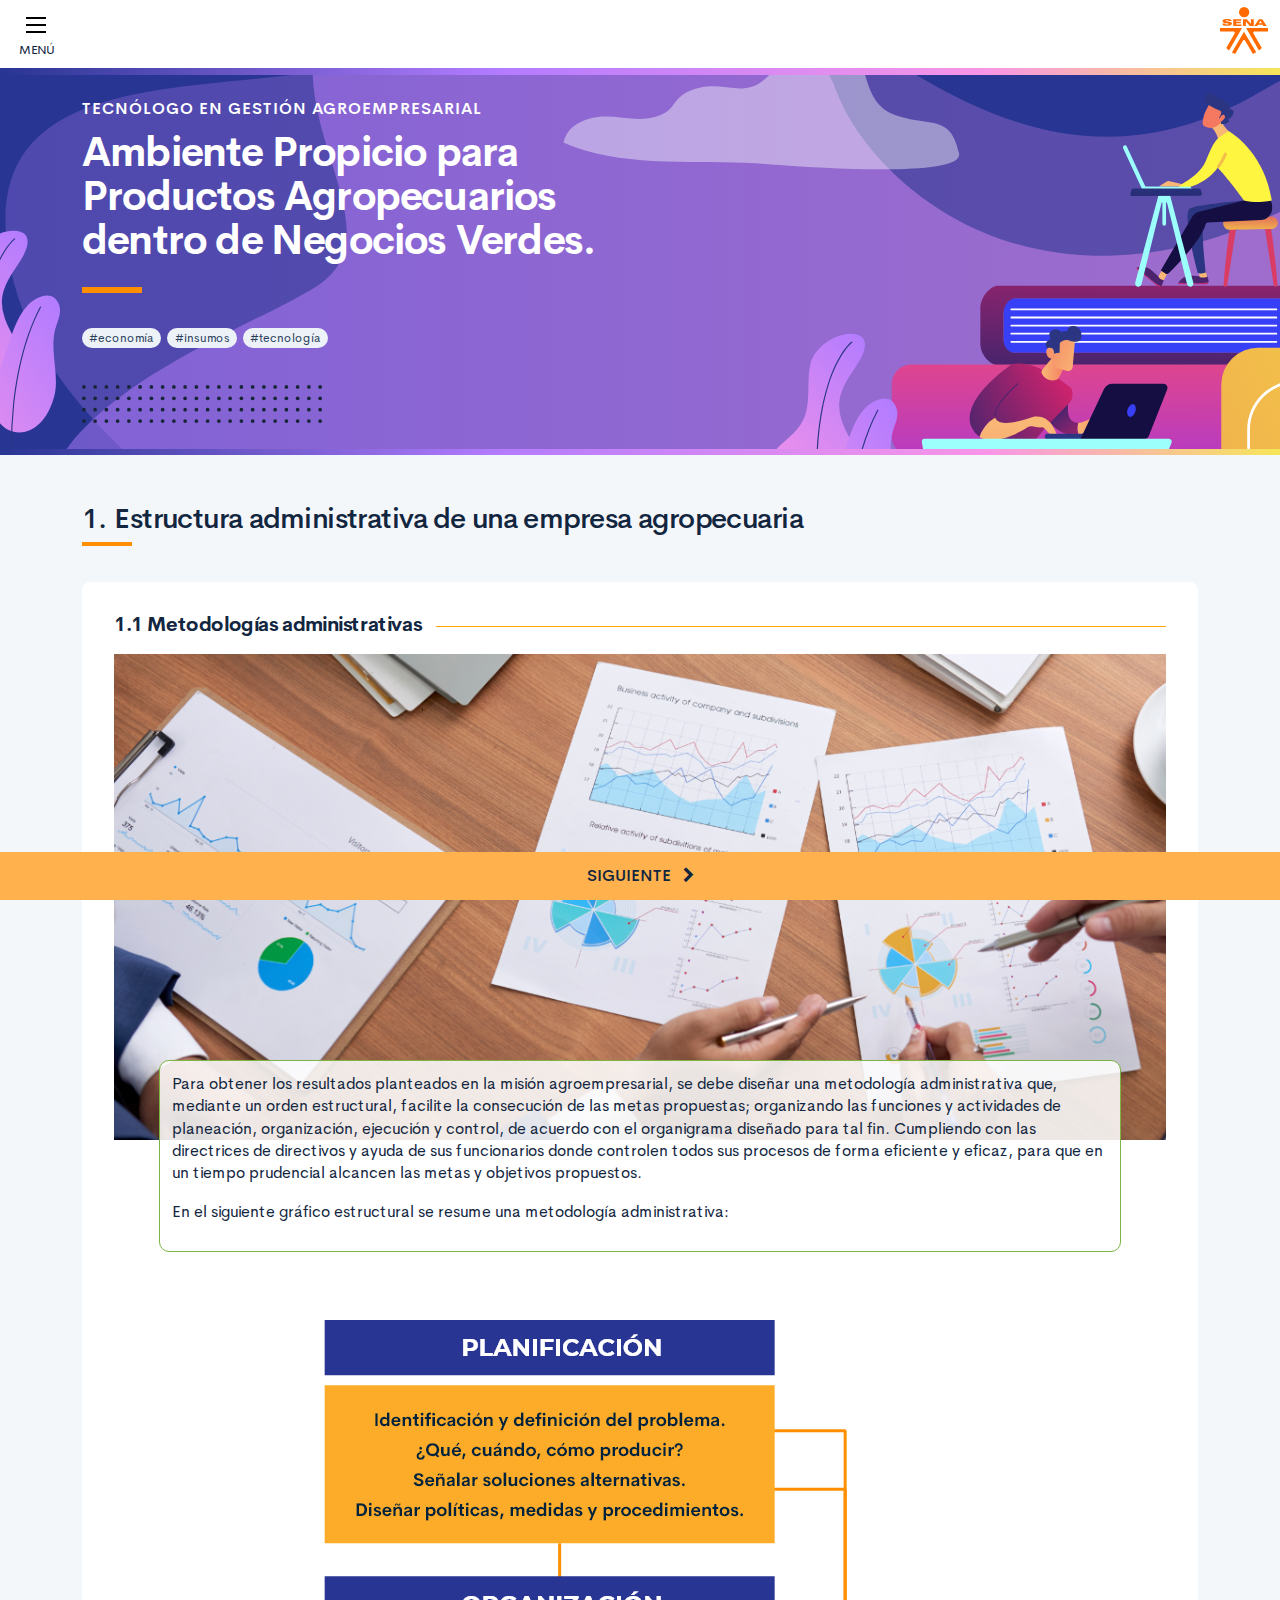
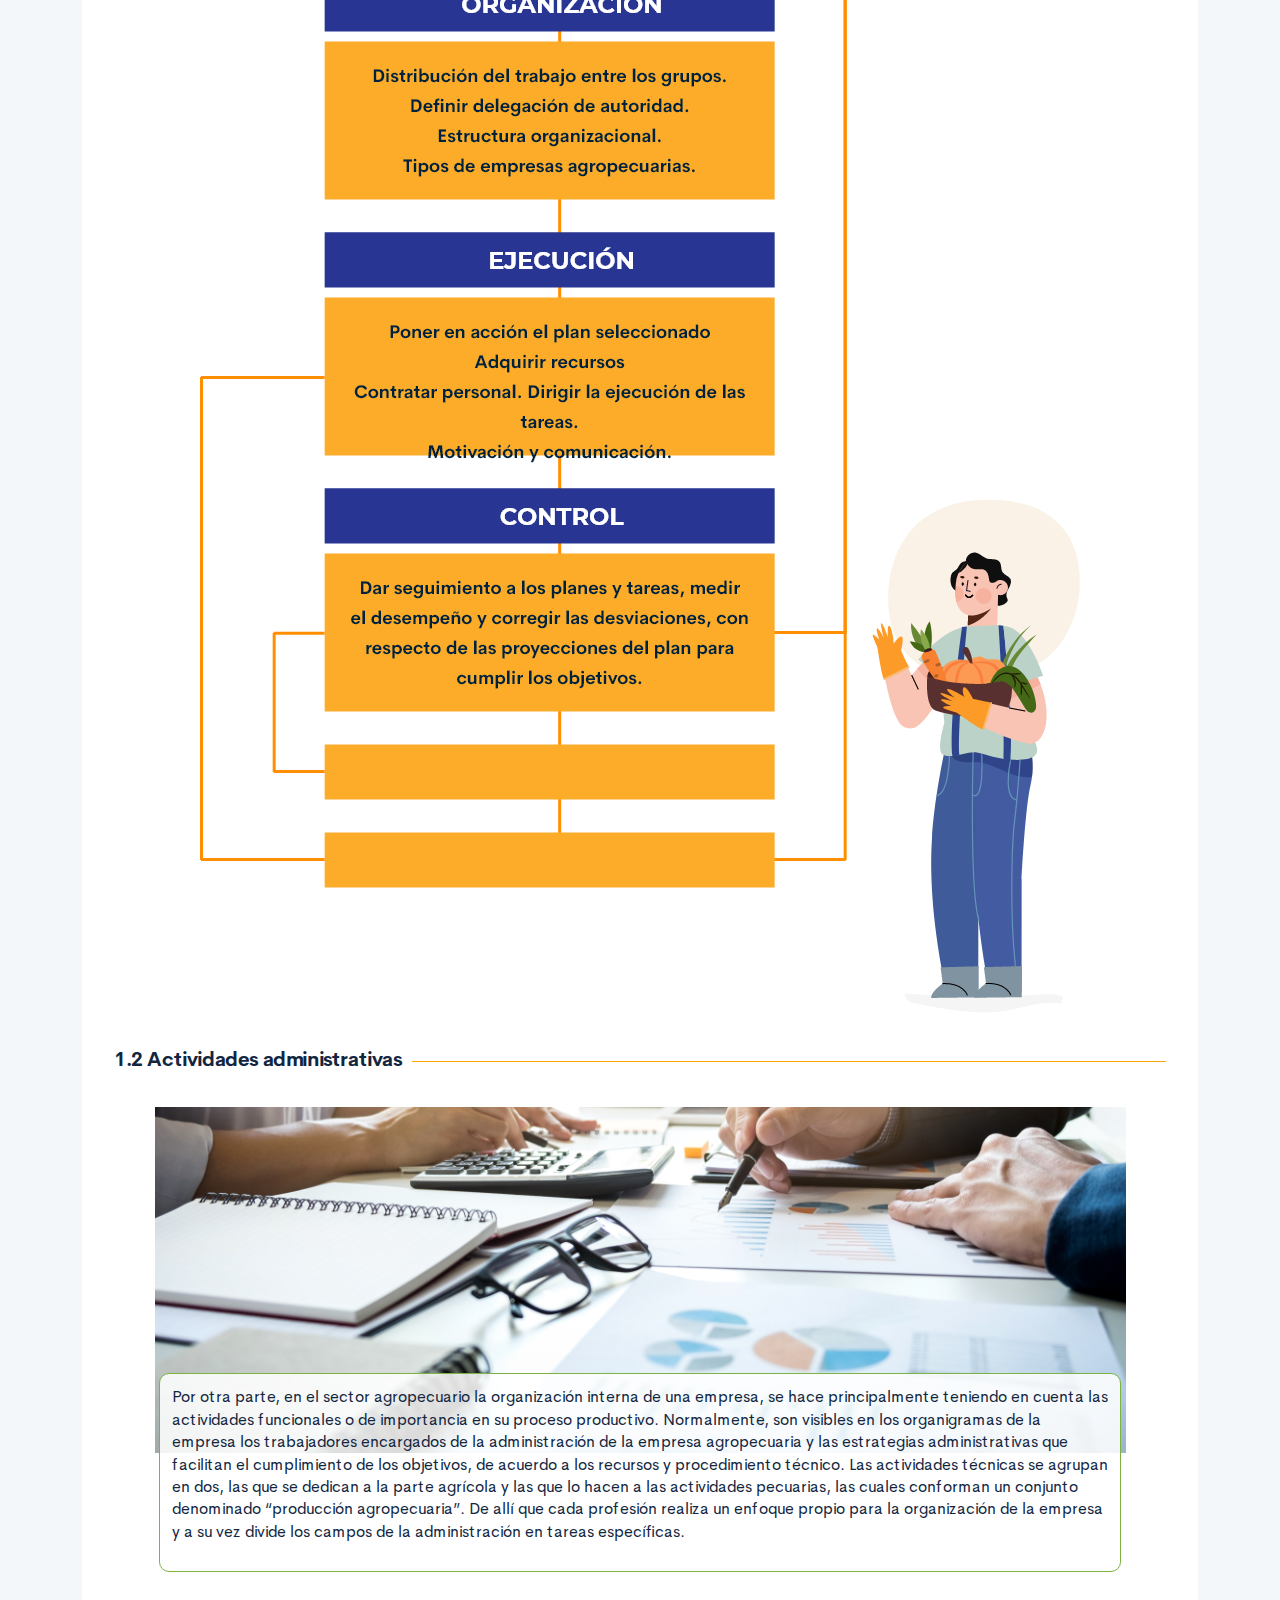
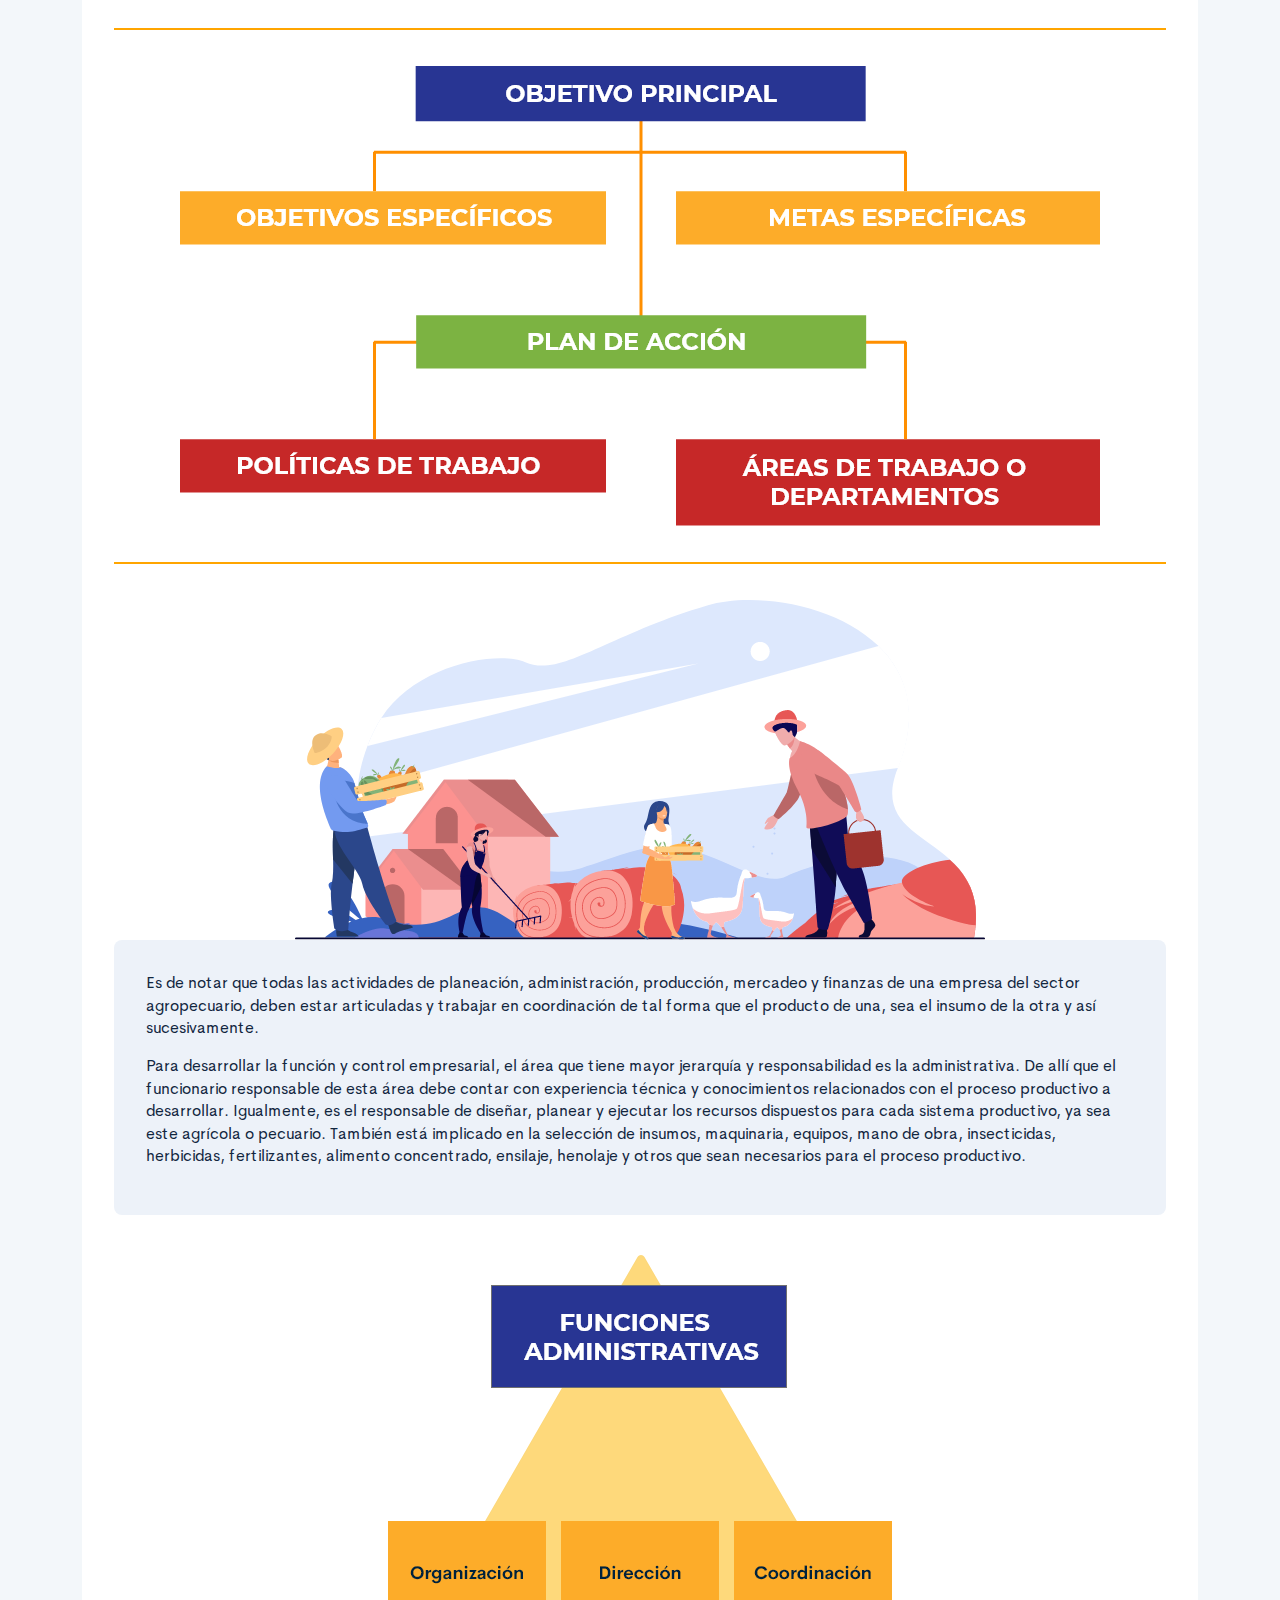
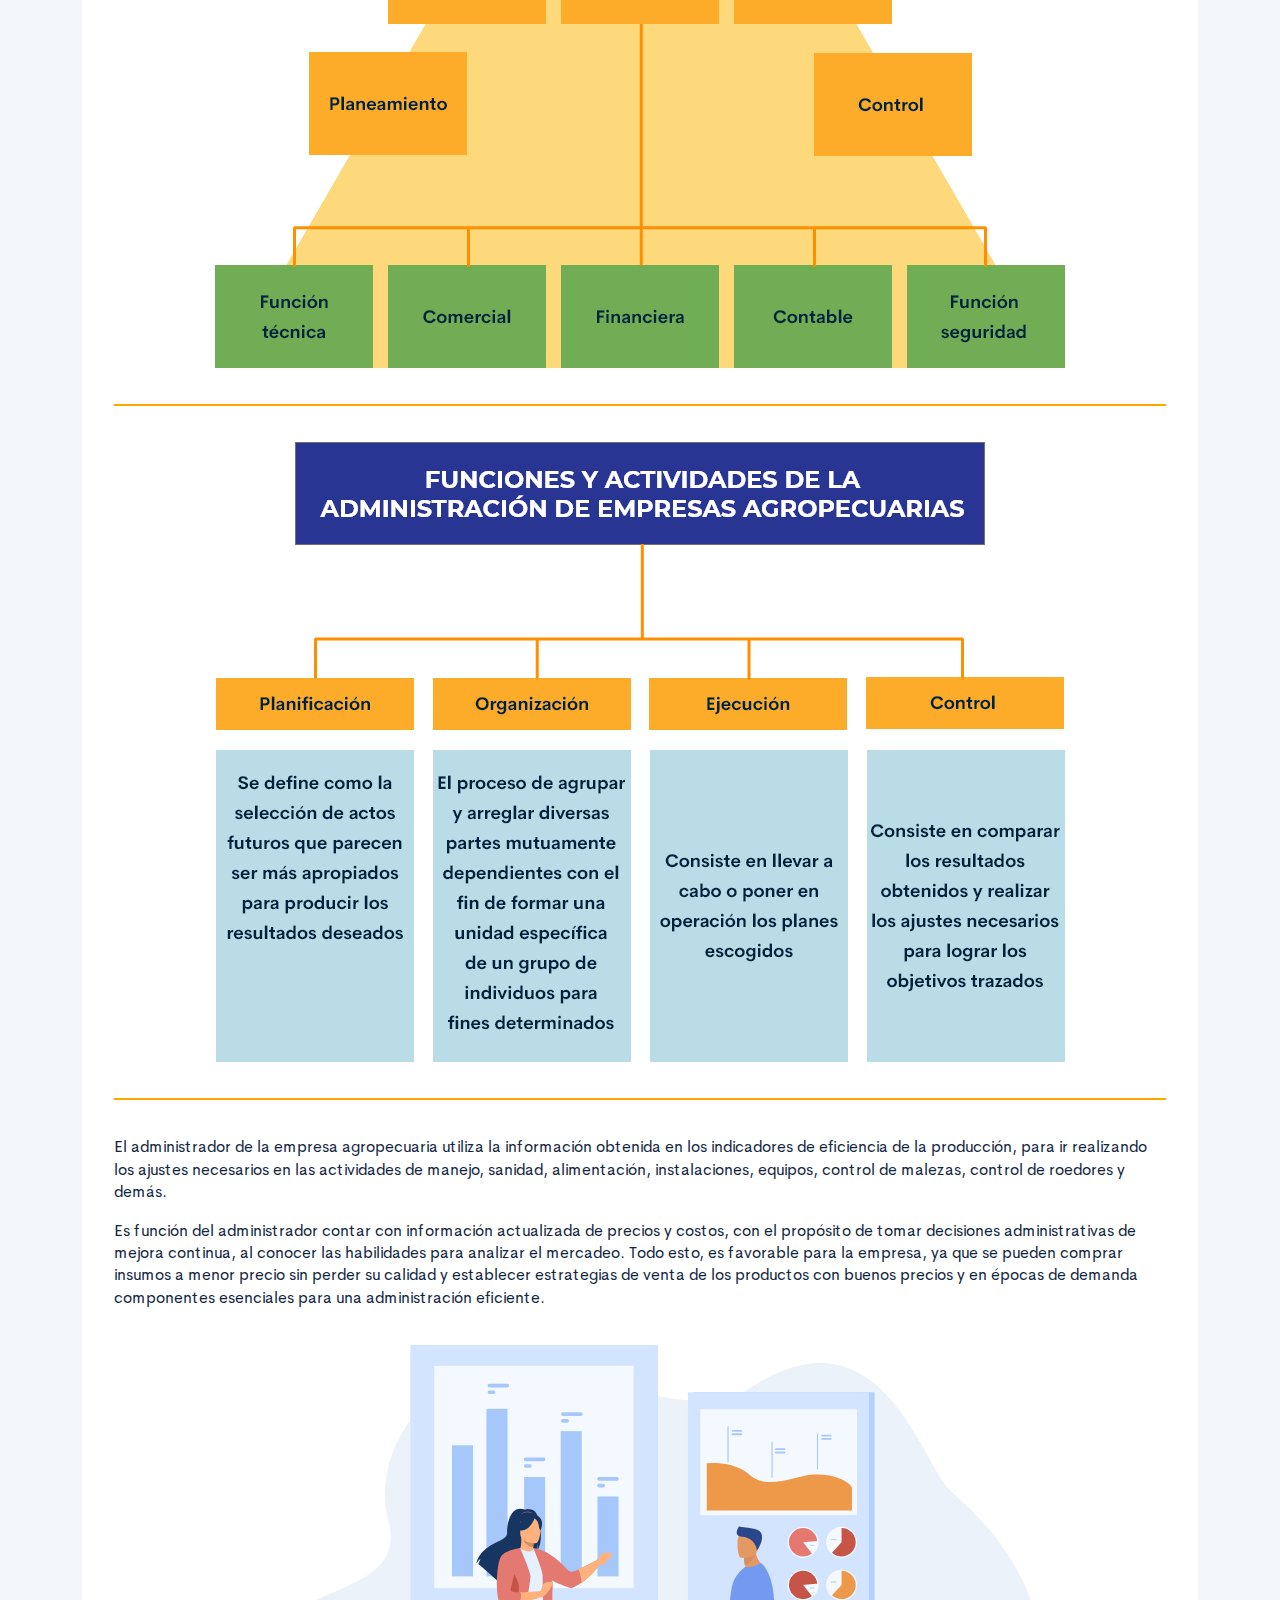
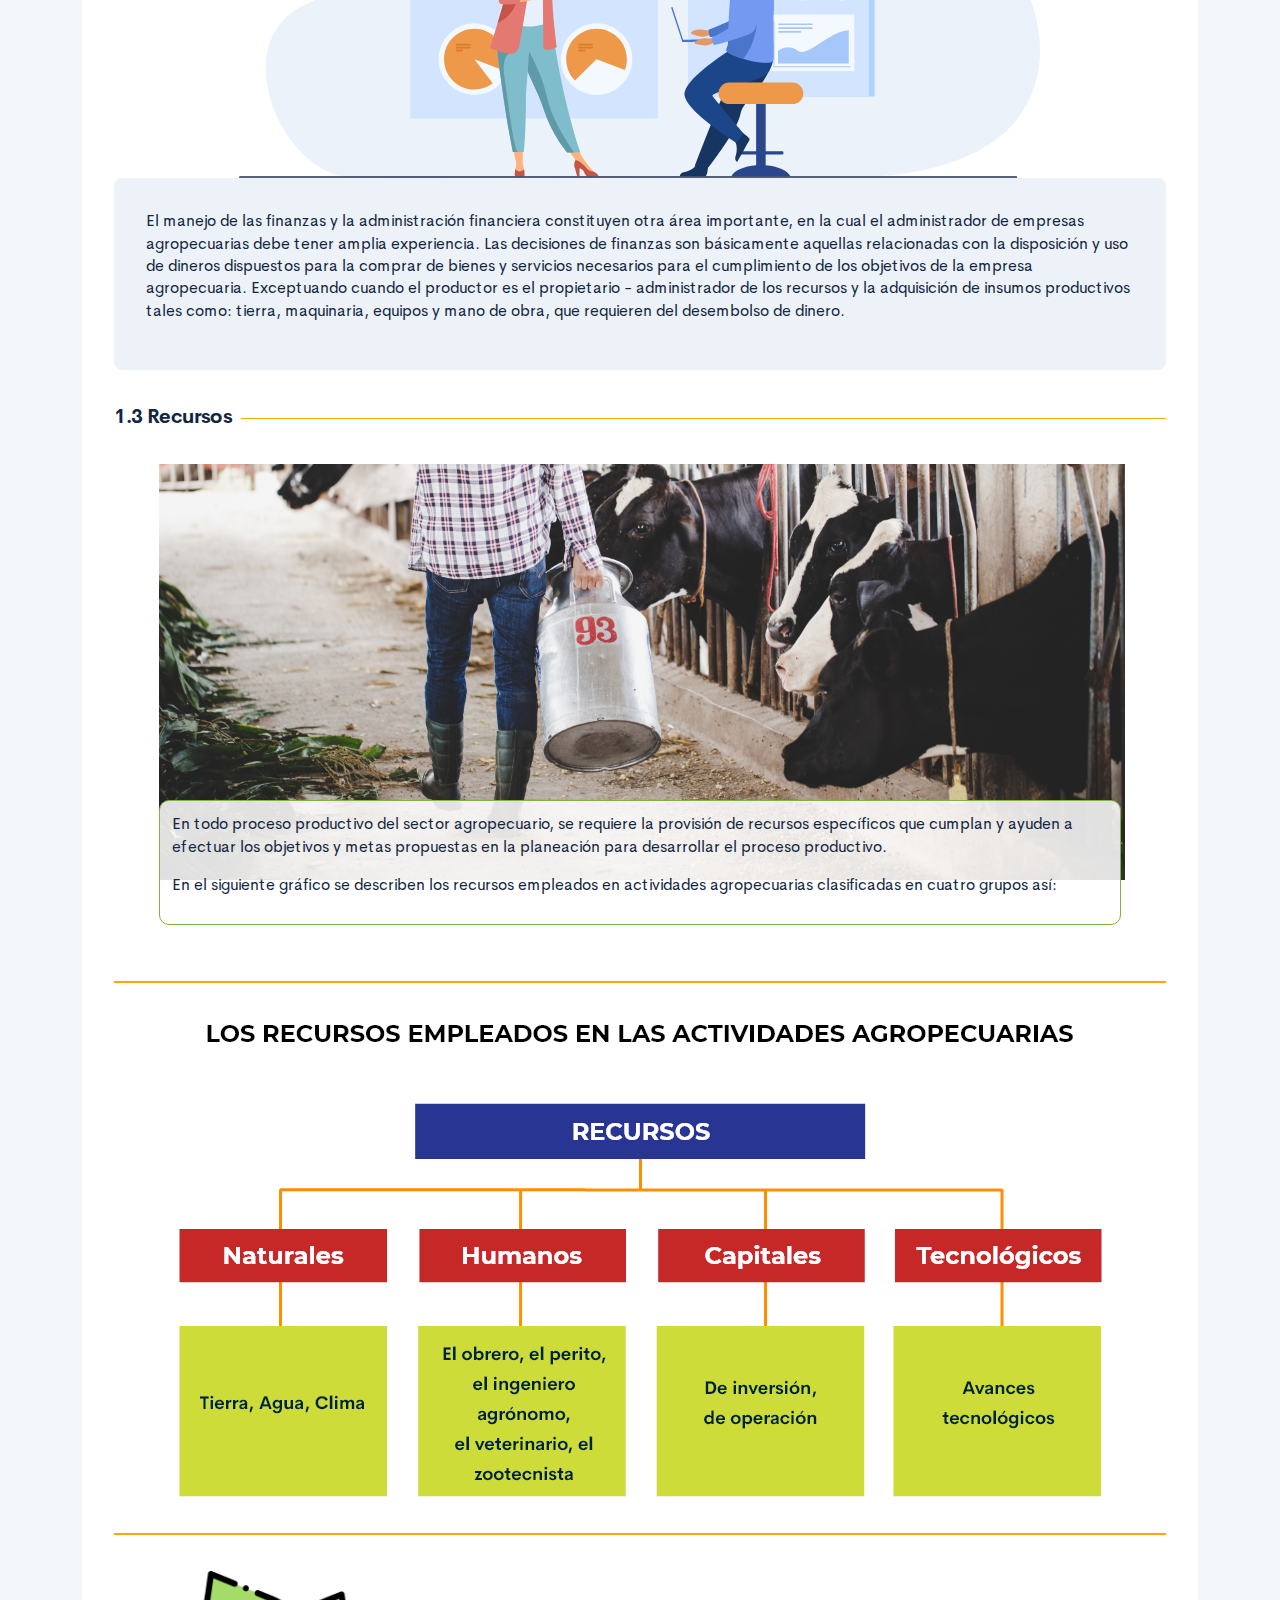
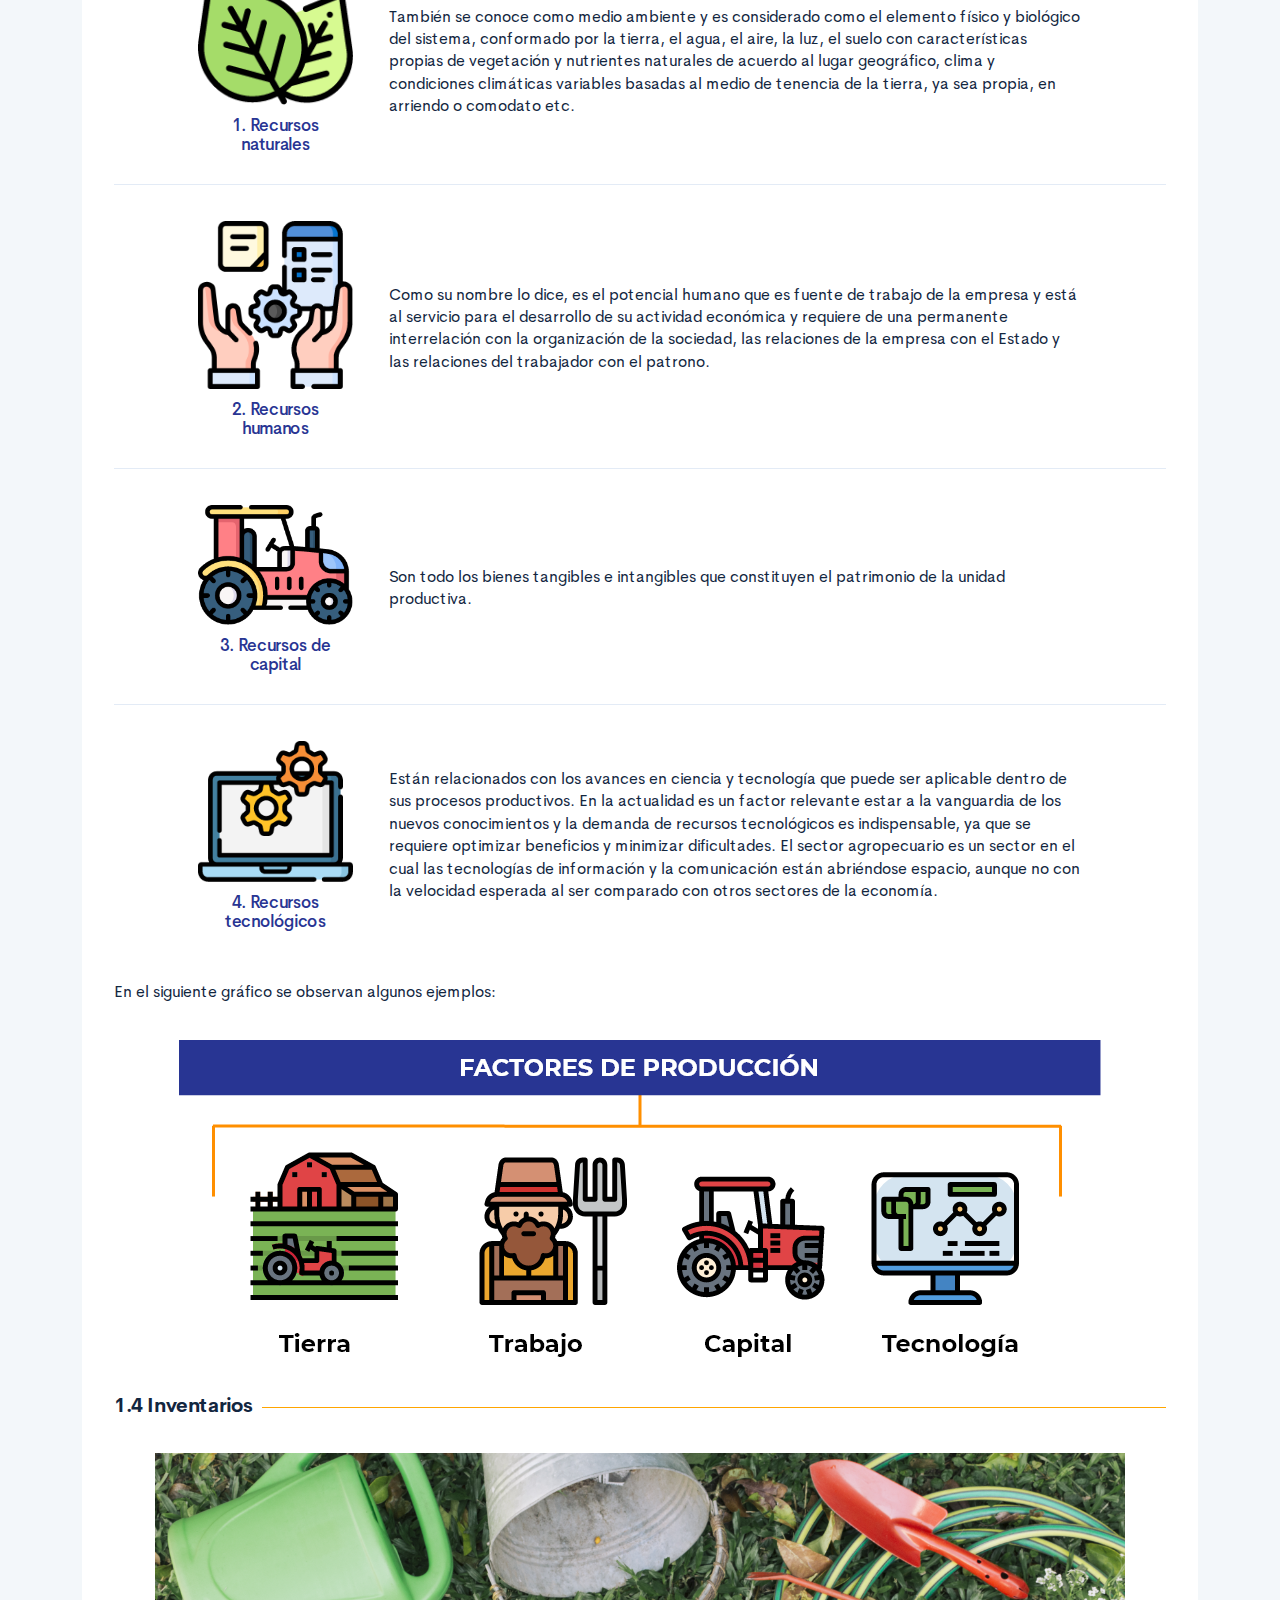
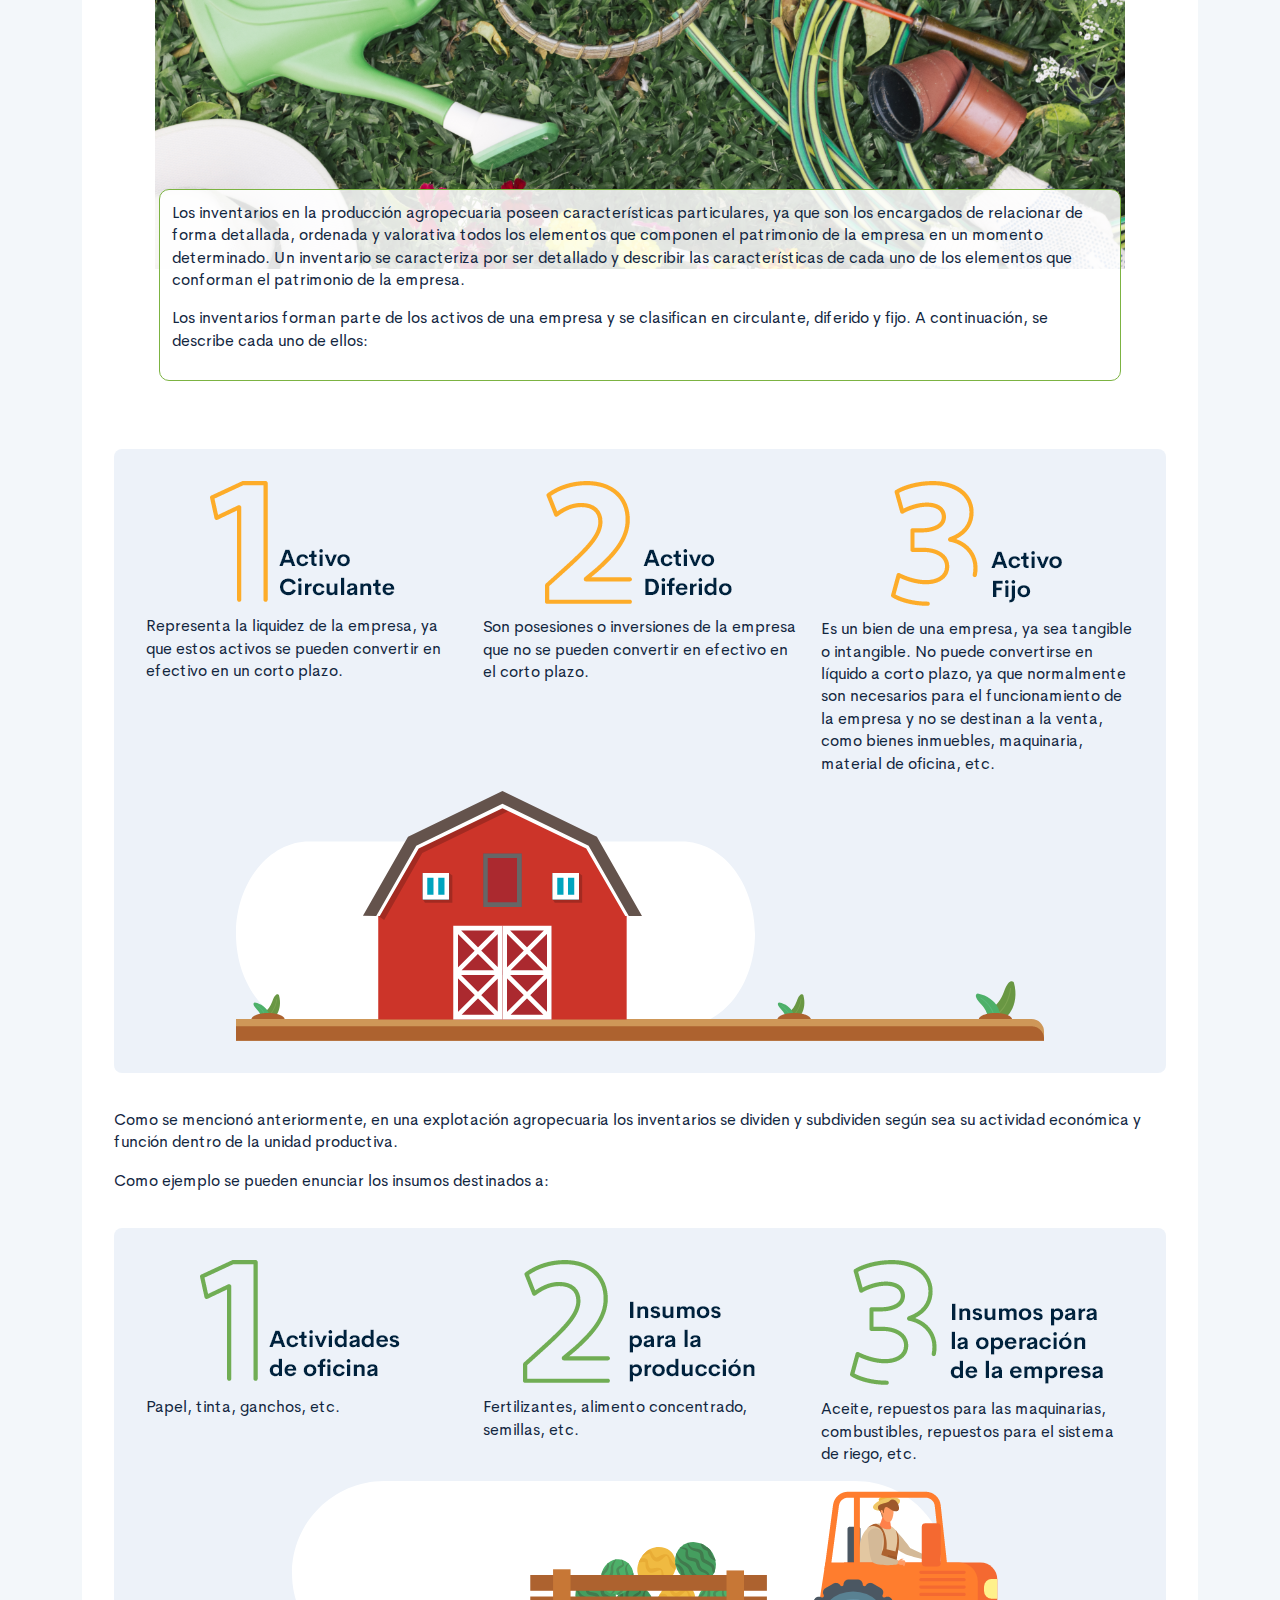
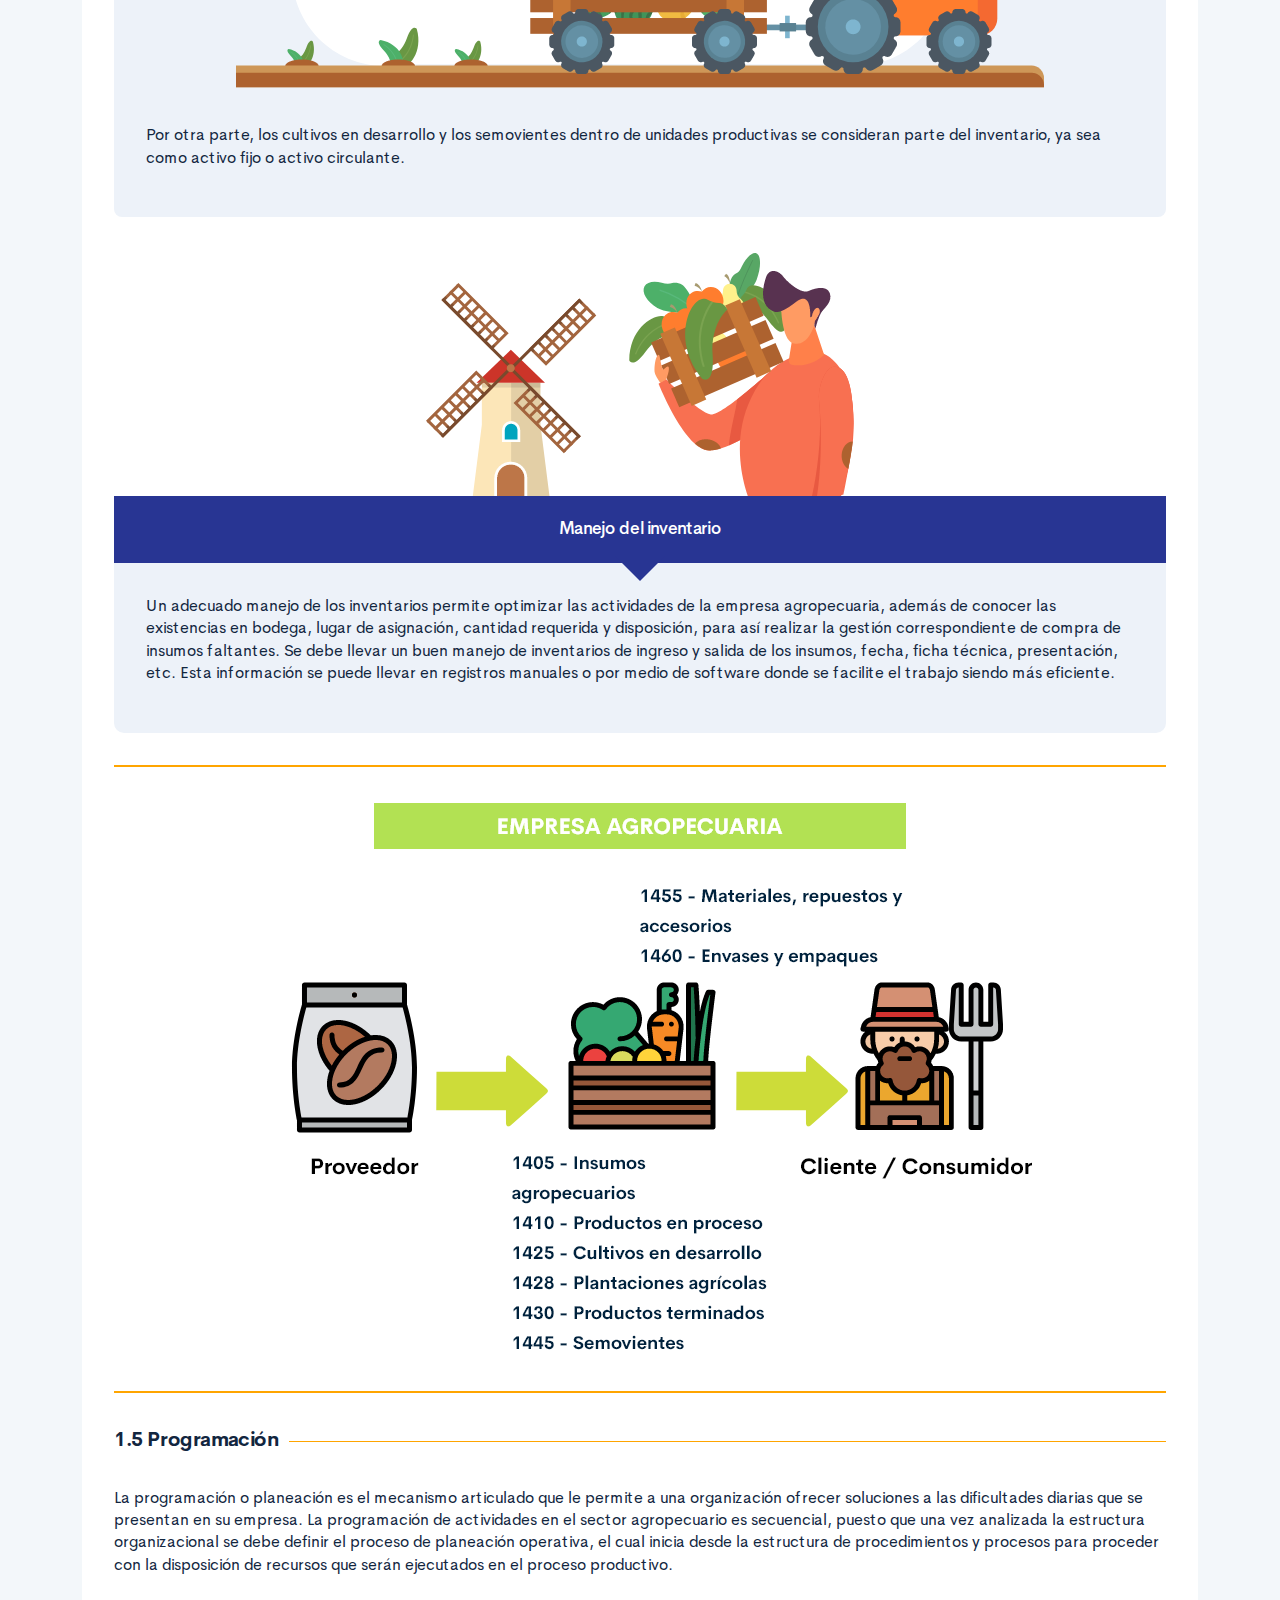
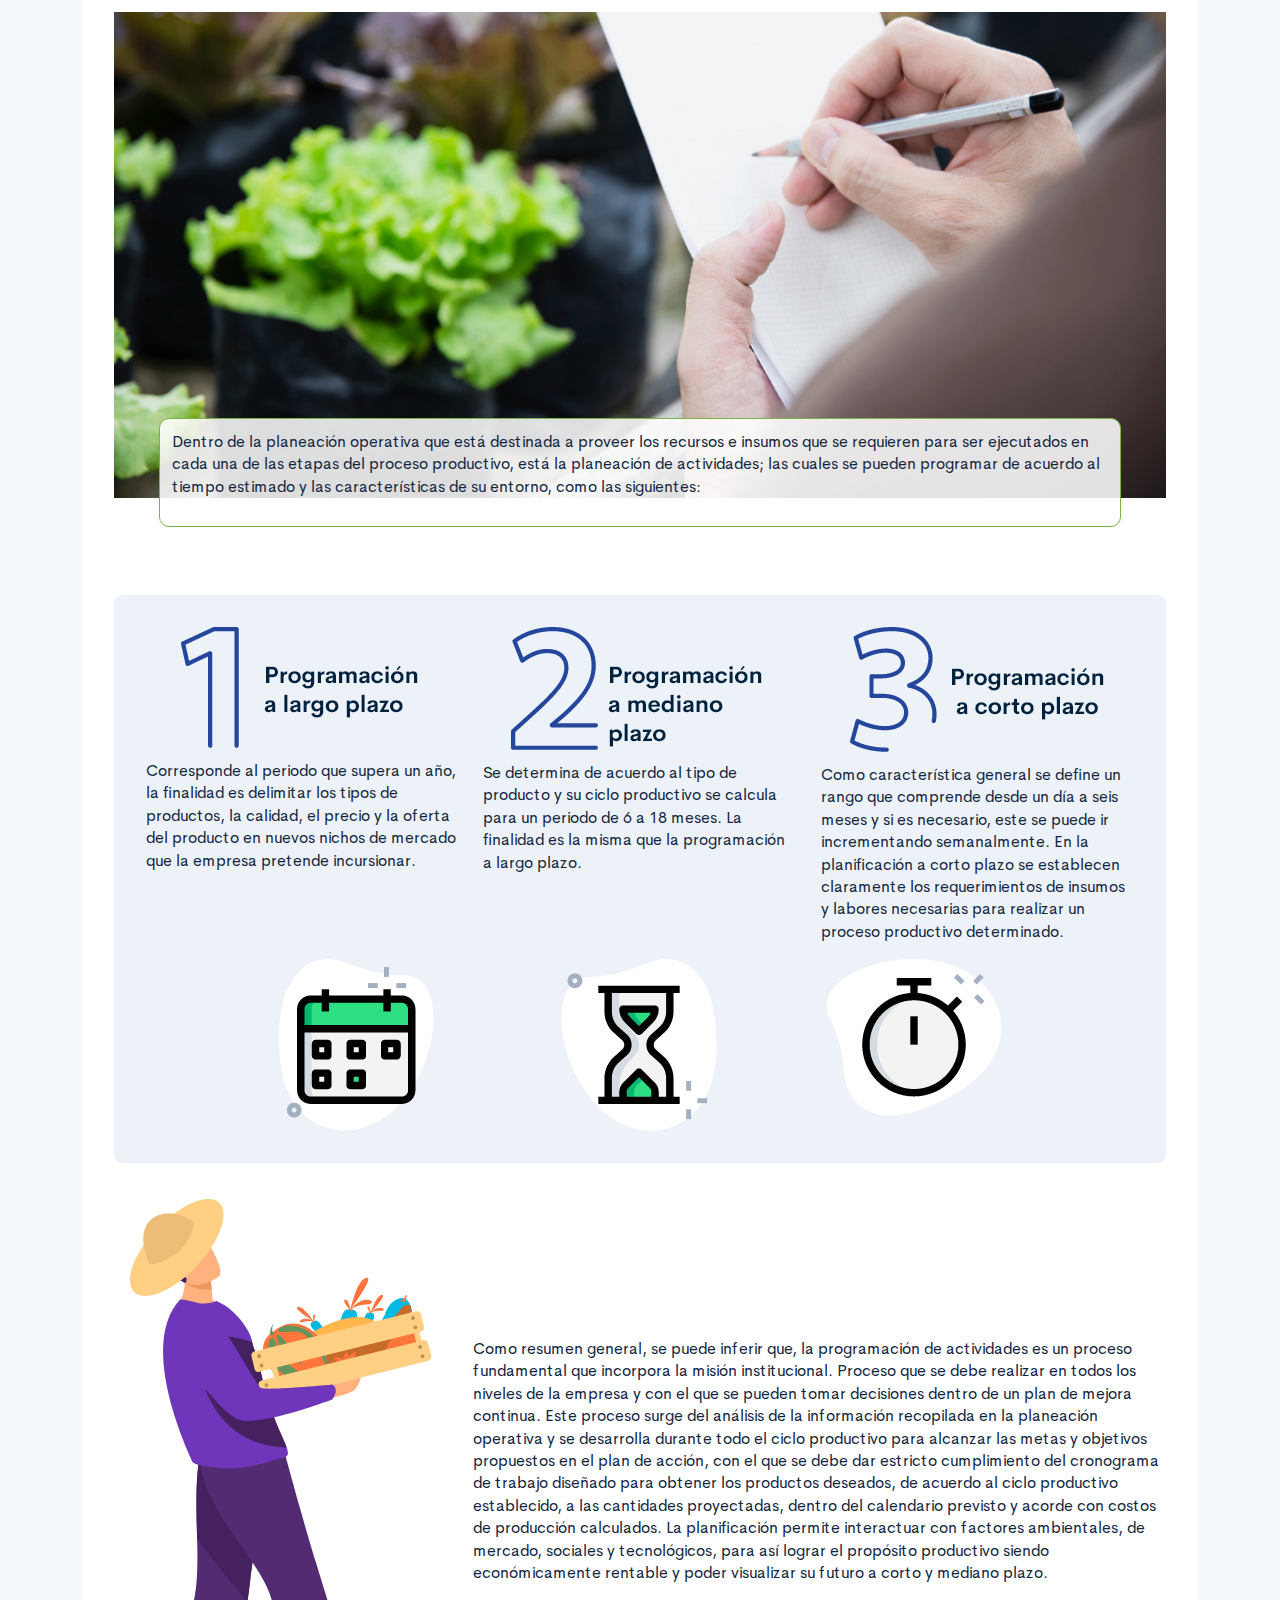
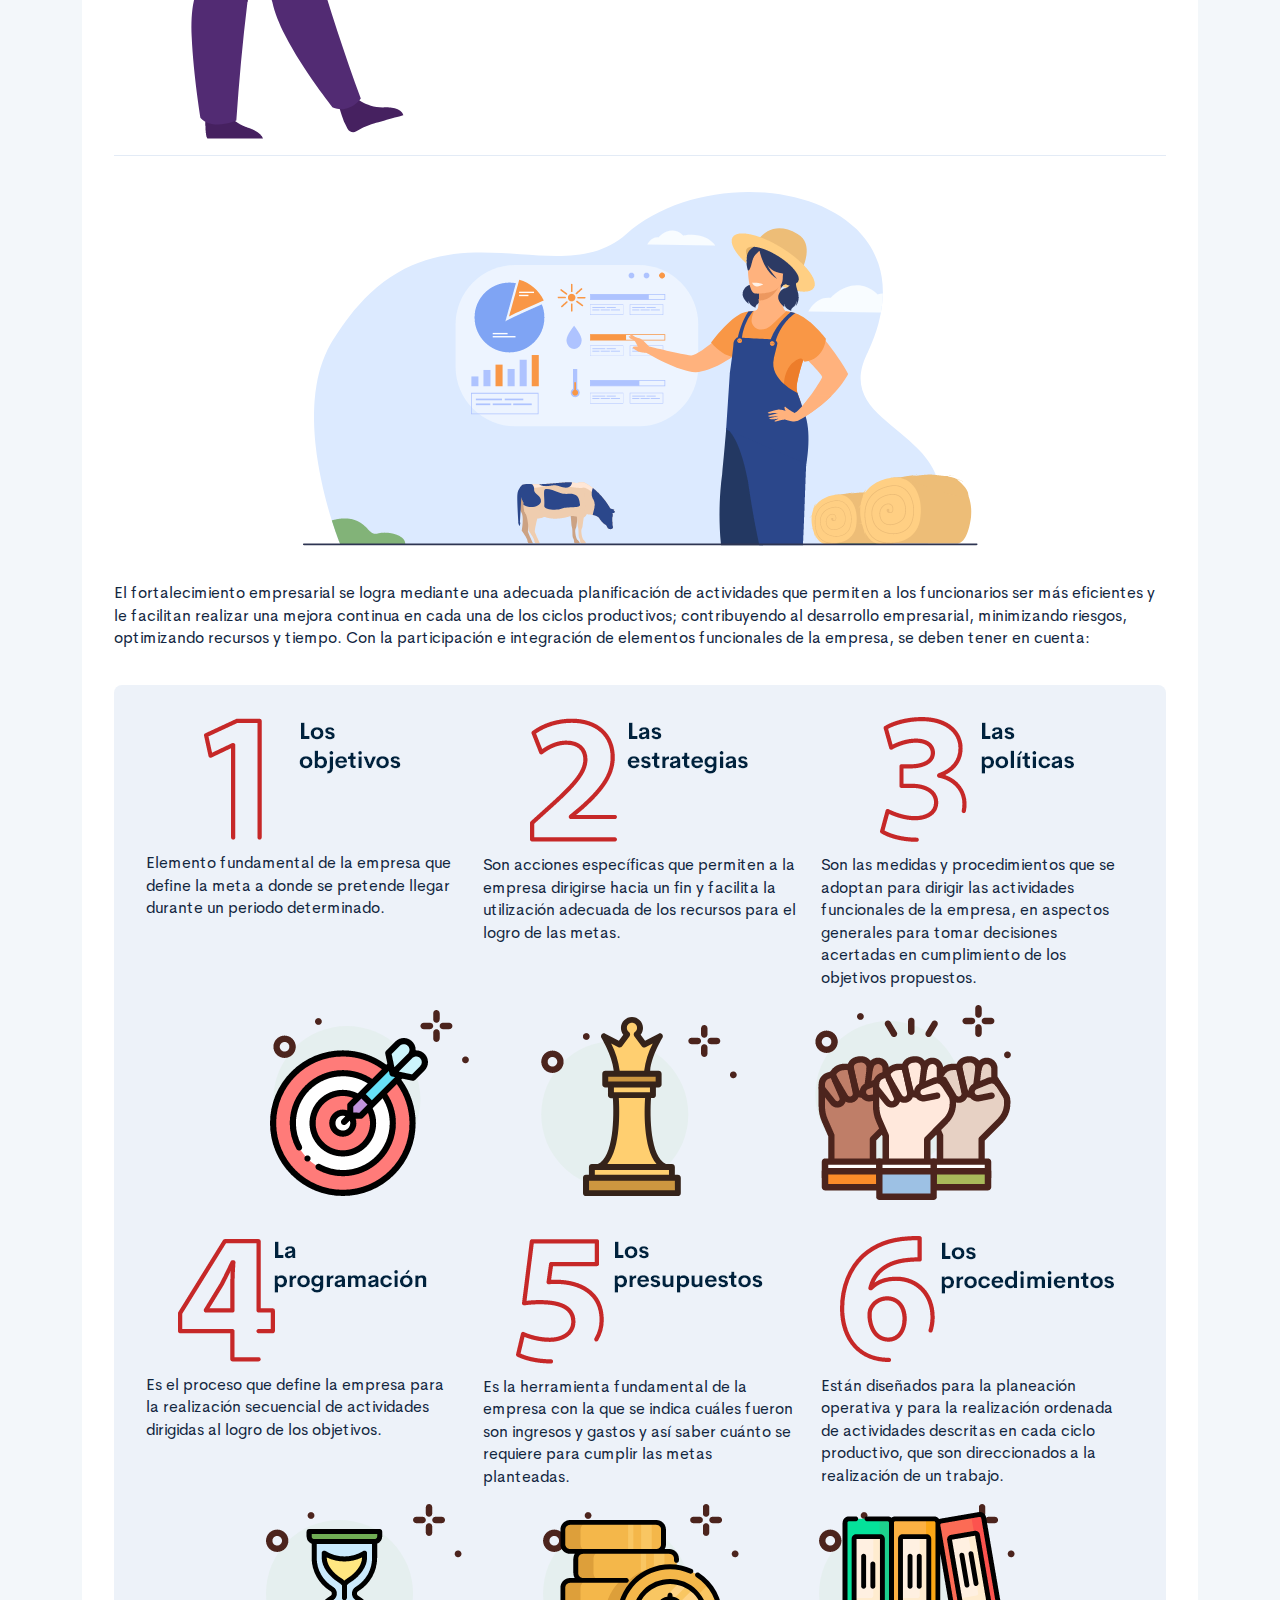
==== public/main.html @ 97be4cee "programación" ====
<!DOCTYPE html>
<html lang="es">
    <head>
        <meta charset="UTF-8">
        <meta name="viewport" content="width=device-width, user-scalable=no, initial-scale=1.0, maximum-scale=1.0, minimum-scale=1.0">
        <title>Ambiente Propicio para Productos Agropecuarios dentro de Negocios Verdes.</title>
        <meta meta name="description" content="La administración de un sistema agropecuaria es compleja, tiene una interacción directa con la adquisición de insumos, actividades productivas y comercialización de productos. El éxito de una empresa del sector agropecuario depende principalmente de su producción e incursión en un nicho de mercado acertado. Pero en forma más sencilla de explicar, principalmente de una correcta administración que sea asertiva y diligente, que conozca el negocio en todos sus aspectos funcionales, que sea pacífica en el componente técnico teniendo claro los ciclos de producción e insumos requeridos para cada uno de ellos. De igual manera, los productos dispuestos para la venta, las necesidades de personal, los servicios públicos requeridos y todos los elementos necesarios para el buen funcionamiento de la empresa agropecuaria.">
        <link rel="icon" type="image/svg+xml" href="assets/images/logos/senaLogo.svg">
        <link rel="stylesheet" href="assets/fonts/feather/feather.css">
        <link rel="stylesheet" href="assets/fonts/fontawesome/css/font-awesome.css">
        <link href="assets/css/fancybox.css" rel="stylesheet">
        <link href="assets/css/animate.css" rel="stylesheet">
        <link rel="stylesheet" href="assets/css/main.css">
    </head>
    <body class="theme-dark page-header-textura" id="page-main">
        <div class="page-main">
            <header class="sticky-top">
                <div class="page-topbar">
                    <div class="container-fluid">
                        <div class="d-flex justify-content-between align-items-center">
                            <div class="page-topbar__menu"><a class="page-topbar__menu-icon btn-menu-responsive" href="#"><span></span><span></span><span></span></a><span class="page-topbar__menu-title">MENÚ</span></div>
                            <div class="page-topbar__logo"><img class="img-fluid" src="assets/images/logos/senaLogo.svg" alt="Logo SENA"></div>
                        </div>
                    </div>
                </div>
            </header>
            <main class="mb-5">
                <div class="page-header" id="page-main-header">
                    <div class="page-textura">
                        <div class="container">
                            <div class="curso-portada">
                                <div class="row align-items-center">
                                    <div class="col-12 col-lg-6">
                                        <h3 class="curso-subtitulo" id="curso-titulo-componente">TECNÓLOGO EN GESTIÓN AGROEMPRESARIAL</h3>
                                        <h1 class="curso-titulo" id="curso-titulo-tema">Ambiente Propicio para Productos Agropecuarios dentro de Negocios Verdes.</h1>
                                        <div class="brand-line-primary"></div>
                                        <div class="keywords"><span class="badge badge-pill badge-light mr-2">#economía</span><span class="badge badge-pill badge-light mr-2">#insumos</span><span class="badge badge-pill badge-light mr-2">#tecnología</span></div>
                                        <div class="barra-dots mt-5"><img class="img-fluid" src="assets/images/header/icon_dots.svg" alt="alt" /></div>
                                    </div>
                                    <div class="col-12 col-lg-6 text-center">
                                        <div class="d-none d-lg-block"><img class="curso-imagen" src="assets/images/header/header_media.svg" /></div>
                                    </div>
                                </div>
                            </div>
                        </div>
                    </div>
                </div>
                <div id="mainContent"></div>
            </main>
            <footer class="mt-5">
                <div class="page-control" id="page-control">
                    <div class="row justify-content-center align-items-center"><a class="page-control-link page-control-prev col py-3 text-center" id="back" href="#"><span>
                                <div class="fa fa-chevron-left mr-3"></div>Anterior
                            </span></a><a class="page-control-link page-control-next col py-3 text-center" id="next" href="#"><span>Siguiente<div class="fa fa-chevron-right ml-3"></div></span></a></div>
                </div>
            </footer>
        </div>
        <aside id="page-main-aside">
            <div class="aside-contenidos">
                <div class="aside-contenidos__header d-flex justify-content-between align-items-center">
                    <div class="aside-contenidos__titulo"><span> <i class="fa fa-list-ul mr-2"></i>Contenidos</span></div>
                    <div class="aside-contenidos__close d-md-none"><a class="page-main-aside__close icon btnclose m-0" href="#"></a></div>
                </div>
                <nav class="aside-contenidos__body">
                    <ul class="menu-main" id="menuMain"></ul>
                </nav>
            </div>
            <div class="aside-extra position-relative">
                <ul class="fixed-bottom menu-secondary" id="menuSecondary"></ul>
            </div>
        </aside>
        <script src="assets/js/vendor.js"></script>
        <script src="assets/js/global.js"> </script>
        <script src="assets/js/pages.js"> </script>
    </body>
</html>
---- public/assets/fonts/feather/feather.css ----
@font-face {
  font-family: 'Feather';
  src:
    url('fonts/Feather.ttf?sdxovp') format('truetype'),
    url('fonts/Feather.woff?sdxovp') format('woff'),
    url('fonts/Feather.svg?sdxovp#Feather') format('svg');
  font-weight: normal;
  font-style: normal;
}

.fe {
  /* use !important to prevent issues with browser extensions that change fonts */
  font-family: 'Feather' !important;
  speak: none;
  font-style: normal;
  font-weight: normal;
  font-variant: normal;
  text-transform: none;
  line-height: 1;

  /* Better Font Rendering =========== */
  -webkit-font-smoothing: antialiased;
  -moz-osx-font-smoothing: grayscale;
}

.fe-activity:before {
  content: "\e900";
}
.fe-airplay:before {
  content: "\e901";
}
.fe-alert-circle:before {
  content: "\e902";
}
.fe-alert-octagon:before {
  content: "\e903";
}
.fe-alert-triangle:before {
  content: "\e904";
}
.fe-align-center:before {
  content: "\e905";
}
.fe-align-justify:before {
  content: "\e906";
}
.fe-align-left:before {
  content: "\e907";
}
.fe-align-right:before {
  content: "\e908";
}
.fe-anchor:before {
  content: "\e909";
}
.fe-aperture:before {
  content: "\e90a";
}
.fe-archive:before {
  content: "\e90b";
}
.fe-arrow-down:before {
  content: "\e90c";
}
.fe-arrow-down-circle:before {
  content: "\e90d";
}
.fe-arrow-down-left:before {
  content: "\e90e";
}
.fe-arrow-down-right:before {
  content: "\e90f";
}
.fe-arrow-left:before {
  content: "\e910";
}
.fe-arrow-left-circle:before {
  content: "\e911";
}
.fe-arrow-right:before {
  content: "\e912";
}
.fe-arrow-right-circle:before {
  content: "\e913";
}
.fe-arrow-up:before {
  content: "\e914";
}
.fe-arrow-up-circle:before {
  content: "\e915";
}
.fe-arrow-up-left:before {
  content: "\e916";
}
.fe-arrow-up-right:before {
  content: "\e917";
}
.fe-at-sign:before {
  content: "\e918";
}
.fe-award:before {
  content: "\e919";
}
.fe-bar-chart:before {
  content: "\e91a";
}
.fe-bar-chart-2:before {
  content: "\e91b";
}
.fe-battery:before {
  content: "\e91c";
}
.fe-battery-charging:before {
  content: "\e91d";
}
.fe-bell:before {
  content: "\e91e";
}
.fe-bell-off:before {
  content: "\e91f";
}
.fe-bluetooth:before {
  content: "\e920";
}
.fe-bold:before {
  content: "\e921";
}
.fe-book:before {
  content: "\e922";
}
.fe-book-open:before {
  content: "\e923";
}
.fe-bookmark:before {
  content: "\e924";
}
.fe-box:before {
  content: "\e925";
}
.fe-briefcase:before {
  content: "\e926";
}
.fe-calendar:before {
  content: "\e927";
}
.fe-camera:before {
  content: "\e928";
}
.fe-camera-off:before {
  content: "\e929";
}
.fe-cast:before {
  content: "\e92a";
}
.fe-check:before {
  content: "\e92b";
}
.fe-check-circle:before {
  content: "\e92c";
}
.fe-check-square:before {
  content: "\e92d";
}
.fe-chevron-down:before {
  content: "\e92e";
}
.fe-chevron-left:before {
  content: "\e92f";
}
.fe-chevron-right:before {
  content: "\e930";
}
.fe-chevron-up:before {
  content: "\e931";
}
.fe-chevrons-down:before {
  content: "\e932";
}
.fe-chevrons-left:before {
  content: "\e933";
}
.fe-chevrons-right:before {
  content: "\e934";
}
.fe-chevrons-up:before {
  content: "\e935";
}
.fe-chrome:before {
  content: "\e936";
}
.fe-circle:before {
  content: "\e937";
}
.fe-clipboard:before {
  content: "\e938";
}
.fe-clock:before {
  content: "\e939";
}
.fe-cloud:before {
  content: "\e93a";
}
.fe-cloud-drizzle:before {
  content: "\e93b";
}
.fe-cloud-lightning:before {
  content: "\e93c";
}
.fe-cloud-off:before {
  content: "\e93d";
}
.fe-cloud-rain:before {
  content: "\e93e";
}
.fe-cloud-snow:before {
  content: "\e93f";
}
.fe-code:before {
  content: "\e940";
}
.fe-codepen:before {
  content: "\e941";
}
.fe-command:before {
  content: "\e942";
}
.fe-compass:before {
  content: "\e943";
}
.fe-copy:before {
  content: "\e944";
}
.fe-corner-down-left:before {
  content: "\e945";
}
.fe-corner-down-right:before {
  content: "\e946";
}
.fe-corner-left-down:before {
  content: "\e947";
}
.fe-corner-left-up:before {
  content: "\e948";
}
.fe-corner-right-down:before {
  content: "\e949";
}
.fe-corner-right-up:before {
  content: "\e94a";
}
.fe-corner-up-left:before {
  content: "\e94b";
}
.fe-corner-up-right:before {
  content: "\e94c";
}
.fe-cpu:before {
  content: "\e94d";
}
.fe-credit-card:before {
  content: "\e94e";
}
.fe-crop:before {
  content: "\e94f";
}
.fe-crosshair:before {
  content: "\e950";
}
.fe-database:before {
  content: "\e951";
}
.fe-delete:before {
  content: "\e952";
}
.fe-disc:before {
  content: "\e953";
}
.fe-dollar-sign:before {
  content: "\e954";
}
.fe-download:before {
  content: "\e955";
}
.fe-download-cloud:before {
  content: "\e956";
}
.fe-droplet:before {
  content: "\e957";
}
.fe-edit:before {
  content: "\e958";
}
.fe-edit-2:before {
  content: "\e959";
}
.fe-edit-3:before {
  content: "\e95a";
}
.fe-external-link:before {
  content: "\e95b";
}
.fe-eye:before {
  content: "\e95c";
}
.fe-eye-off:before {
  content: "\e95d";
}
.fe-facebook:before {
  content: "\e95e";
}
.fe-fast-forward:before {
  content: "\e95f";
}
.fe-feather:before {
  content: "\e960";
}
.fe-file:before {
  content: "\e961";
}
.fe-file-minus:before {
  content: "\e962";
}
.fe-file-plus:before {
  content: "\e963";
}
.fe-file-text:before {
  content: "\e964";
}
.fe-film:before {
  content: "\e965";
}
.fe-filter:before {
  content: "\e966";
}
.fe-flag:before {
  content: "\e967";
}
.fe-folder:before {
  content: "\e968";
}
.fe-folder-minus:before {
  content: "\e969";
}
.fe-folder-plus:before {
  content: "\e96a";
}
.fe-gift:before {
  content: "\e96b";
}
.fe-git-branch:before {
  content: "\e96c";
}
.fe-git-commit:before {
  content: "\e96d";
}
.fe-git-merge:before {
  content: "\e96e";
}
.fe-git-pull-request:before {
  content: "\e96f";
}
.fe-github:before {
  content: "\e970";
}
.fe-gitlab:before {
  content: "\e971";
}
.fe-globe:before {
  content: "\e972";
}
.fe-grid:before {
  content: "\e973";
}
.fe-hard-drive:before {
  content: "\e974";
}
.fe-hash:before {
  content: "\e975";
}
.fe-headphones:before {
  content: "\e976";
}
.fe-heart:before {
  content: "\e977";
}
.fe-help-circle:before {
  content: "\e978";
}
.fe-home:before {
  content: "\e979";
}
.fe-image:before {
  content: "\e97a";
}
.fe-inbox:before {
  content: "\e97b";
}
.fe-info:before {
  content: "\e97c";
}
.fe-instagram:before {
  content: "\e97d";
}
.fe-italic:before {
  content: "\e97e";
}
.fe-layers:before {
  content: "\e97f";
}
.fe-layout:before {
  content: "\e980";
}
.fe-life-buoy:before {
  content: "\e981";
}
.fe-link:before {
  content: "\e982";
}
.fe-link-2:before {
  content: "\e983";
}
.fe-linkedin:before {
  content: "\e984";
}
.fe-list:before {
  content: "\e985";
}
.fe-loader:before {
  content: "\e986";
}
.fe-lock:before {
  content: "\e987";
}
.fe-log-in:before {
  content: "\e988";
}
.fe-log-out:before {
  content: "\e989";
}
.fe-mail:before {
  content: "\e98a";
}
.fe-map:before {
  content: "\e98b";
}
.fe-map-pin:before {
  content: "\e98c";
}
.fe-maximize:before {
  content: "\e98d";
}
.fe-maximize-2:before {
  content: "\e98e";
}
.fe-menu:before {
  content: "\e98f";
}
.fe-message-circle:before {
  content: "\e990";
}
.fe-message-square:before {
  content: "\e991";
}
.fe-mic:before {
  content: "\e992";
}
.fe-mic-off:before {
  content: "\e993";
}
.fe-minimize:before {
  content: "\e994";
}
.fe-minimize-2:before {
  content: "\e995";
}
.fe-minus:before {
  content: "\e996";
}
.fe-minus-circle:before {
  content: "\e997";
}
.fe-minus-square:before {
  content: "\e998";
}
.fe-monitor:before {
  content: "\e999";
}
.fe-moon:before {
  content: "\e99a";
}
.fe-more-horizontal:before {
  content: "\e99b";
}
.fe-more-vertical:before {
  content: "\e99c";
}
.fe-move:before {
  content: "\e99d";
}
.fe-music:before {
  content: "\e99e";
}
.fe-navigation:before {
  content: "\e99f";
}
.fe-navigation-2:before {
  content: "\e9a0";
}
.fe-octagon:before {
  content: "\e9a1";
}
.fe-package:before {
  content: "\e9a2";
}
.fe-paperclip:before {
  content: "\e9a3";
}
.fe-pause:before {
  content: "\e9a4";
}
.fe-pause-circle:before {
  content: "\e9a5";
}
.fe-percent:before {
  content: "\e9a6";
}
.fe-phone:before {
  content: "\e9a7";
}
.fe-phone-call:before {
  content: "\e9a8";
}
.fe-phone-forwarded:before {
  content: "\e9a9";
}
.fe-phone-incoming:before {
  content: "\e9aa";
}
.fe-phone-missed:before {
  content: "\e9ab";
}
.fe-phone-off:before {
  content: "\e9ac";
}
.fe-phone-outgoing:before {
  content: "\e9ad";
}
.fe-pie-chart:before {
  content: "\e9ae";
}
.fe-play:before {
  content: "\e9af";
}
.fe-play-circle:before {
  content: "\e9b0";
}
.fe-plus:before {
  content: "\e9b1";
}
.fe-plus-circle:before {
  content: "\e9b2";
}
.fe-plus-square:before {
  content: "\e9b3";
}
.fe-pocket:before {
  content: "\e9b4";
}
.fe-power:before {
  content: "\e9b5";
}
.fe-printer:before {
  content: "\e9b6";
}
.fe-radio:before {
  content: "\e9b7";
}
.fe-refresh-ccw:before {
  content: "\e9b8";
}
.fe-refresh-cw:before {
  content: "\e9b9";
}
.fe-repeat:before {
  content: "\e9ba";
}
.fe-rewind:before {
  content: "\e9bb";
}
.fe-rotate-ccw:before {
  content: "\e9bc";
}
.fe-rotate-cw:before {
  content: "\e9bd";
}
.fe-rss:before {
  content: "\e9be";
}
.fe-save:before {
  content: "\e9bf";
}
.fe-scissors:before {
  content: "\e9c0";
}
.fe-search:before {
  content: "\e9c1";
}
.fe-send:before {
  content: "\e9c2";
}
.fe-server:before {
  content: "\e9c3";
}
.fe-settings:before {
  content: "\e9c4";
}
.fe-share:before {
  content: "\e9c5";
}
.fe-share-2:before {
  content: "\e9c6";
}
.fe-shield:before {
  content: "\e9c7";
}
.fe-shield-off:before {
  content: "\e9c8";
}
.fe-shopping-bag:before {
  content: "\e9c9";
}
.fe-shopping-cart:before {
  content: "\e9ca";
}
.fe-shuffle:before {
  content: "\e9cb";
}
.fe-sidebar:before {
  content: "\e9cc";
}
.fe-skip-back:before {
  content: "\e9cd";
}
.fe-skip-forward:before {
  content: "\e9ce";
}
.fe-slack:before {
  content: "\e9cf";
}
.fe-slash:before {
  content: "\e9d0";
}
.fe-sliders:before {
  content: "\e9d1";
}
.fe-smartphone:before {
  content: "\e9d2";
}
.fe-speaker:before {
  content: "\e9d3";
}
.fe-square:before {
  content: "\e9d4";
}
.fe-star:before {
  content: "\e9d5";
}
.fe-stop-circle:before {
  content: "\e9d6";
}
.fe-sun:before {
  content: "\e9d7";
}
.fe-sunrise:before {
  content: "\e9d8";
}
.fe-sunset:before {
  content: "\e9d9";
}
.fe-tablet:before {
  content: "\e9da";
}
.fe-tag:before {
  content: "\e9db";
}
.fe-target:before {
  content: "\e9dc";
}
.fe-terminal:before {
  content: "\e9dd";
}
.fe-thermometer:before {
  content: "\e9de";
}
.fe-thumbs-down:before {
  content: "\e9df";
}
.fe-thumbs-up:before {
  content: "\e9e0";
}
.fe-toggle-left:before {
  content: "\e9e1";
}
.fe-toggle-right:before {
  content: "\e9e2";
}
.fe-trash:before {
  content: "\e9e3";
}
.fe-trash-2:before {
  content: "\e9e4";
}
.fe-trending-down:before {
  content: "\e9e5";
}
.fe-trending-up:before {
  content: "\e9e6";
}
.fe-triangle:before {
  content: "\e9e7";
}
.fe-truck:before {
  content: "\e9e8";
}
.fe-tv:before {
  content: "\e9e9";
}
.fe-twitter:before {
  content: "\e9ea";
}
.fe-type:before {
  content: "\e9eb";
}
.fe-umbrella:before {
  content: "\e9ec";
}
.fe-underline:before {
  content: "\e9ed";
}
.fe-unlock:before {
  content: "\e9ee";
}
.fe-upload:before {
  content: "\e9ef";
}
.fe-upload-cloud:before {
  content: "\e9f0";
}
.fe-user:before {
  content: "\e9f1";
}
.fe-user-check:before {
  content: "\e9f2";
}
.fe-user-minus:before {
  content: "\e9f3";
}
.fe-user-plus:before {
  content: "\e9f4";
}
.fe-user-x:before {
  content: "\e9f5";
}
.fe-users:before {
  content: "\e9f6";
}
.fe-video:before {
  content: "\e9f7";
}
.fe-video-off:before {
  content: "\e9f8";
}
.fe-voicemail:before {
  content: "\e9f9";
}
.fe-volume:before {
  content: "\e9fa";
}
.fe-volume-1:before {
  content: "\e9fb";
}
.fe-volume-2:before {
  content: "\e9fc";
}
.fe-volume-x:before {
  content: "\e9fd";
}
.fe-watch:before {
  content: "\e9fe";
}
.fe-wifi:before {
  content: "\e9ff";
}
.fe-wifi-off:before {
  content: "\ea00";
}
.fe-wind:before {
  content: "\ea01";
}
.fe-x:before {
  content: "\ea02";
}
.fe-x-circle:before {
  content: "\ea03";
}
.fe-x-square:before {
  content: "\ea04";
}
.fe-youtube:before {
  content: "\ea05";
}
.fe-zap:before {
  content: "\ea06";
}
.fe-zap-off:before {
  content: "\ea07";
}
.fe-zoom-in:before {
  content: "\ea08";
}
.fe-zoom-out:before {
  content: "\ea09";
}
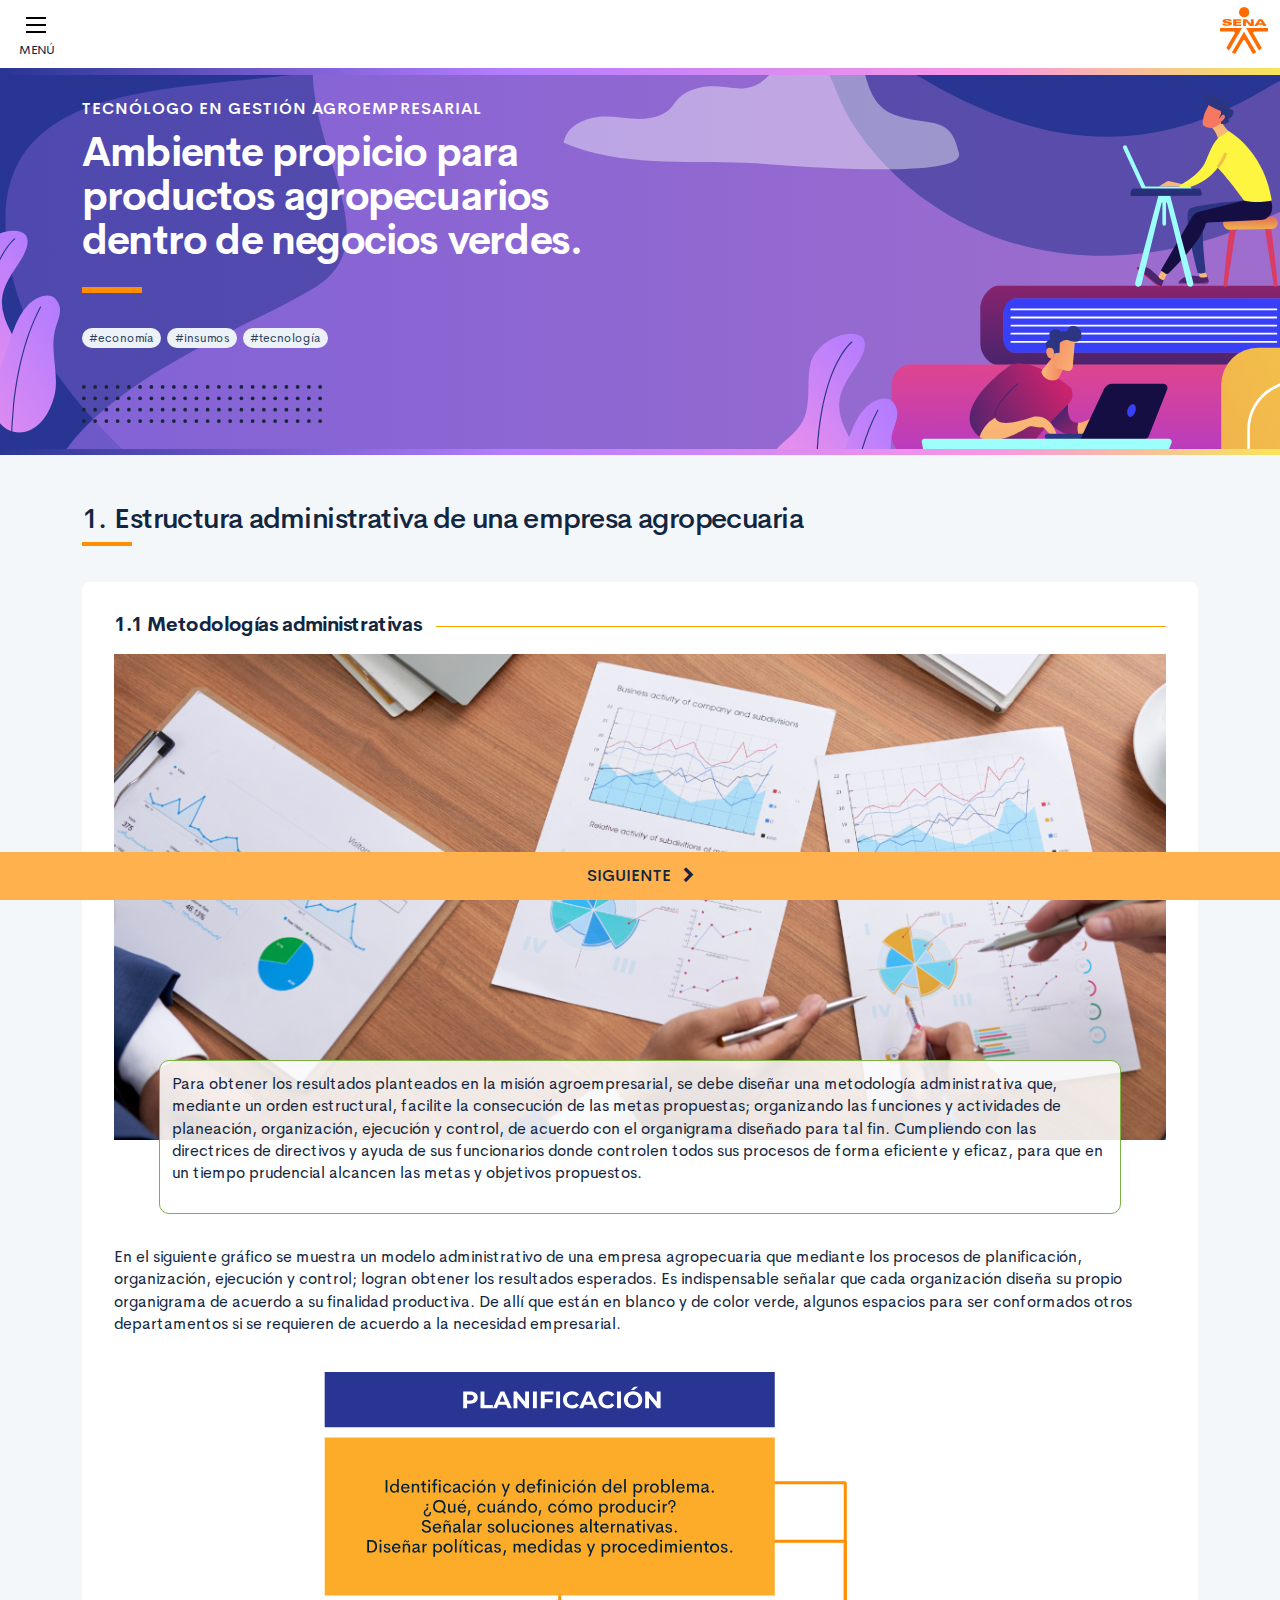
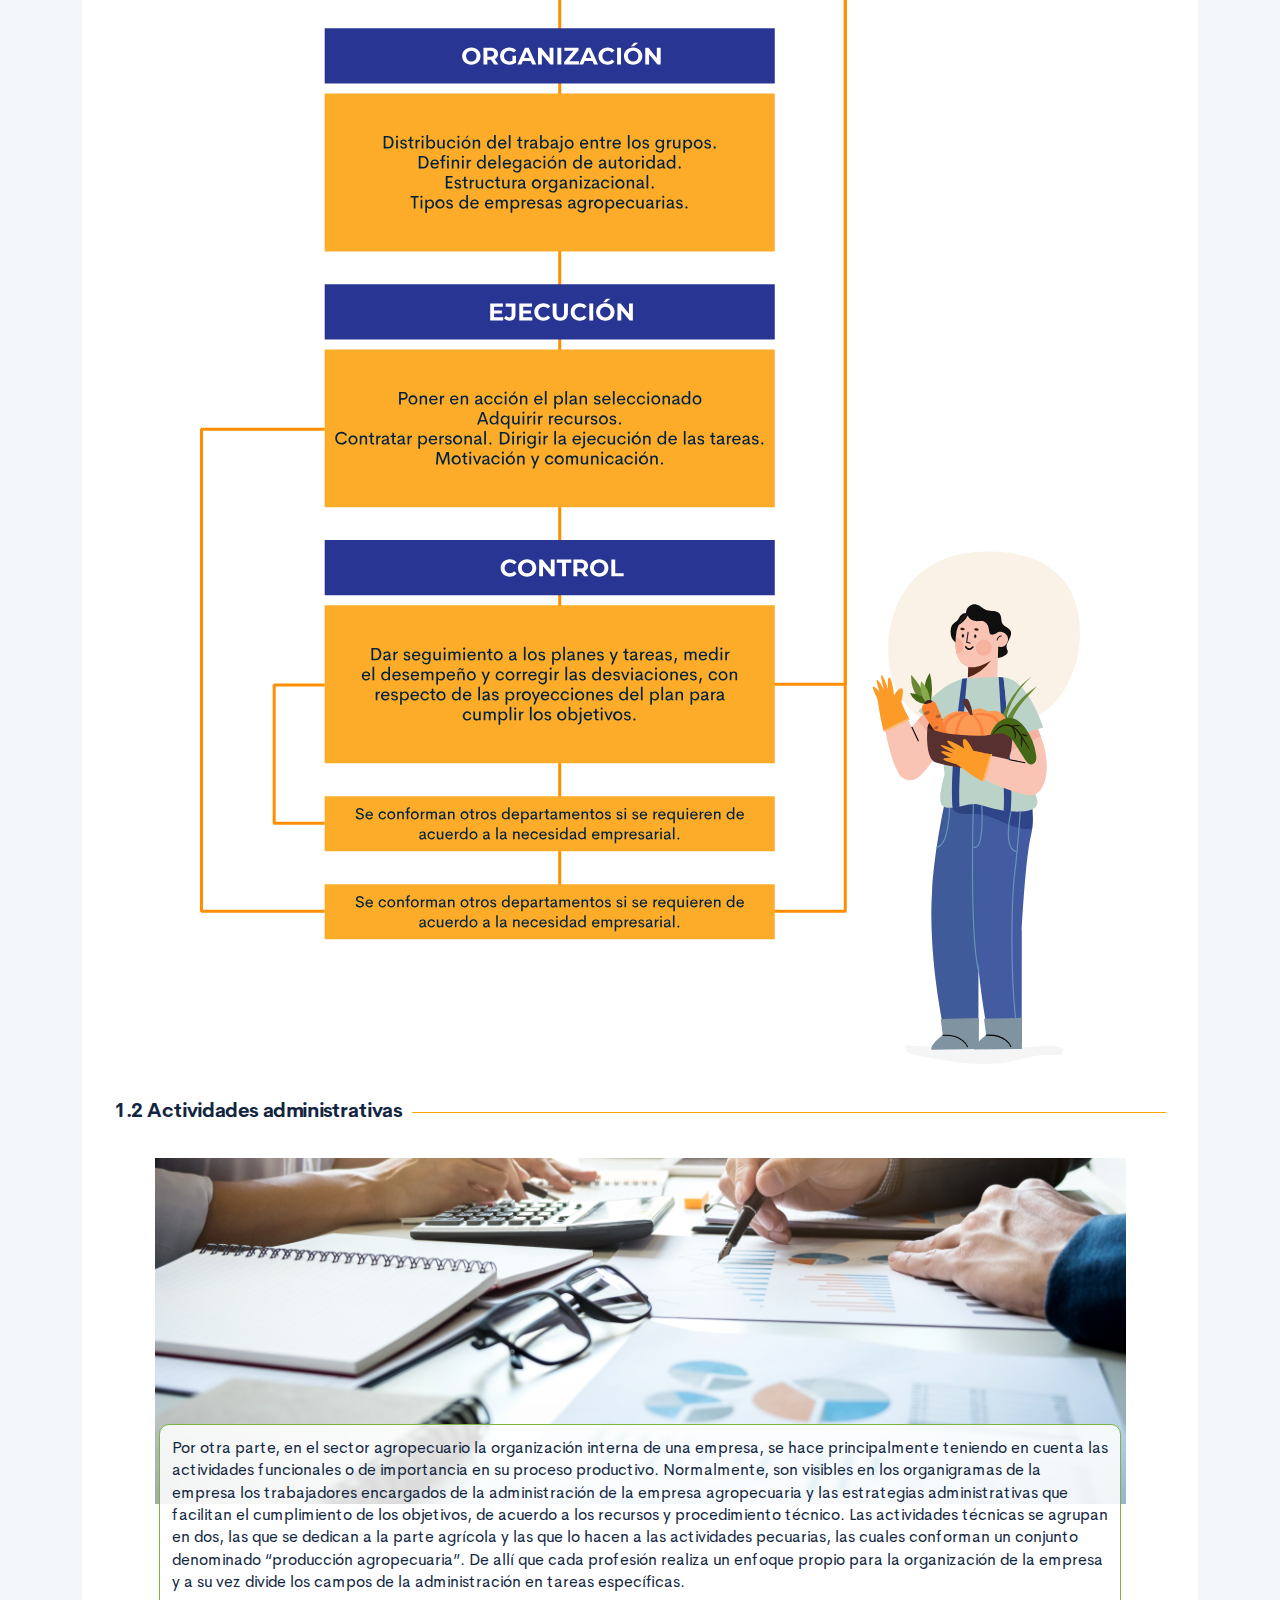
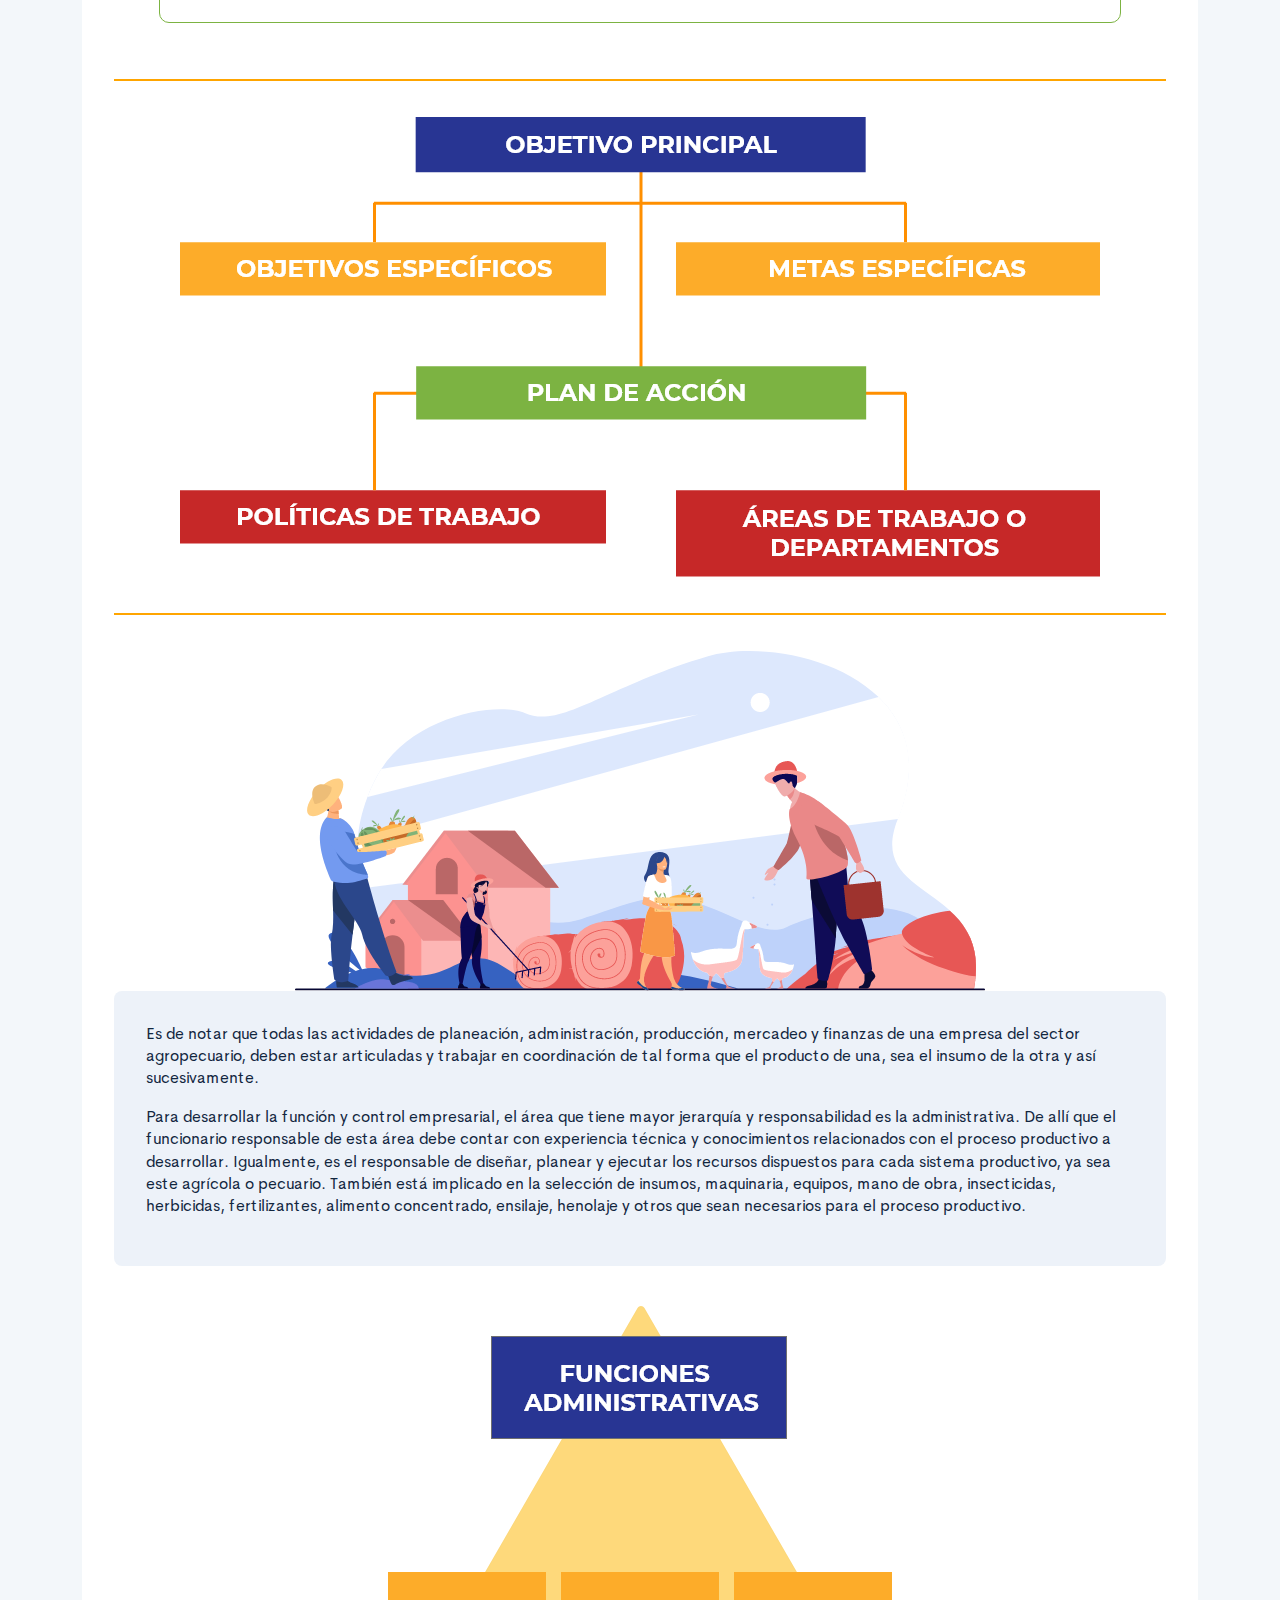
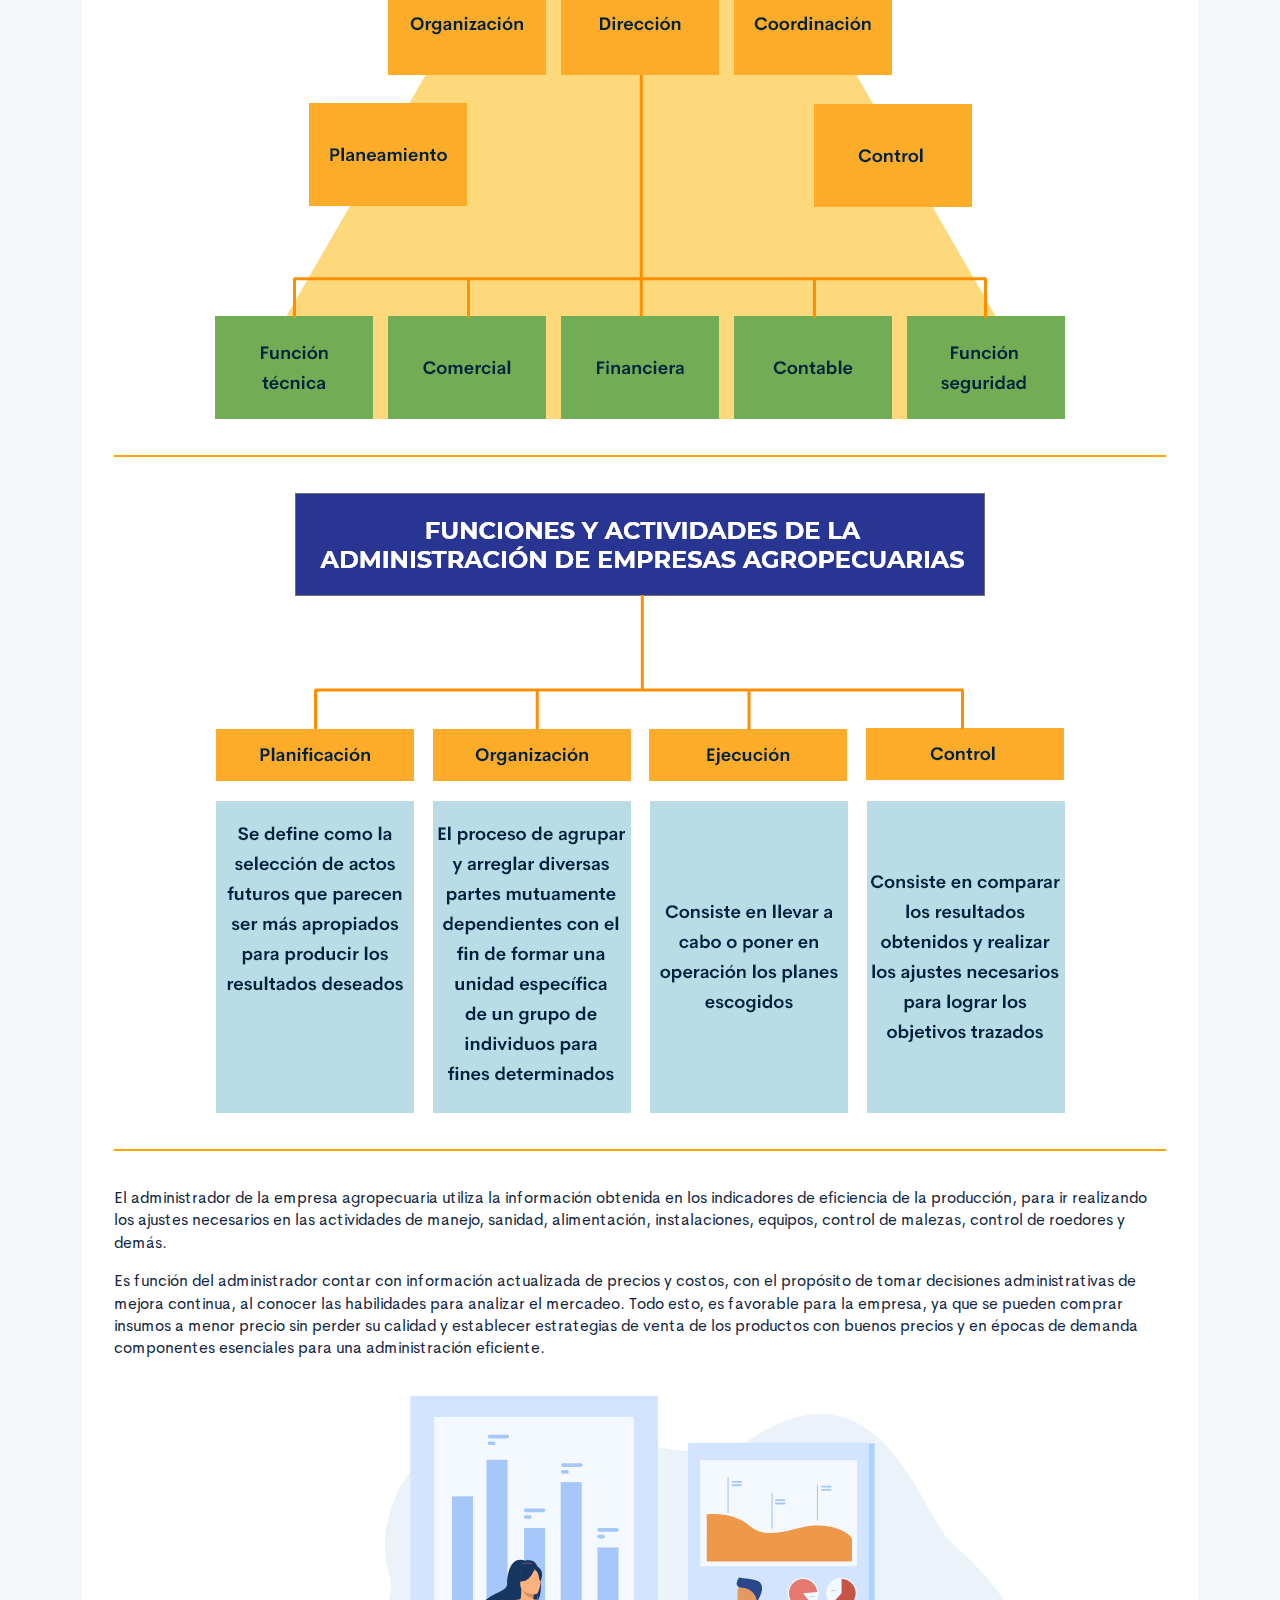
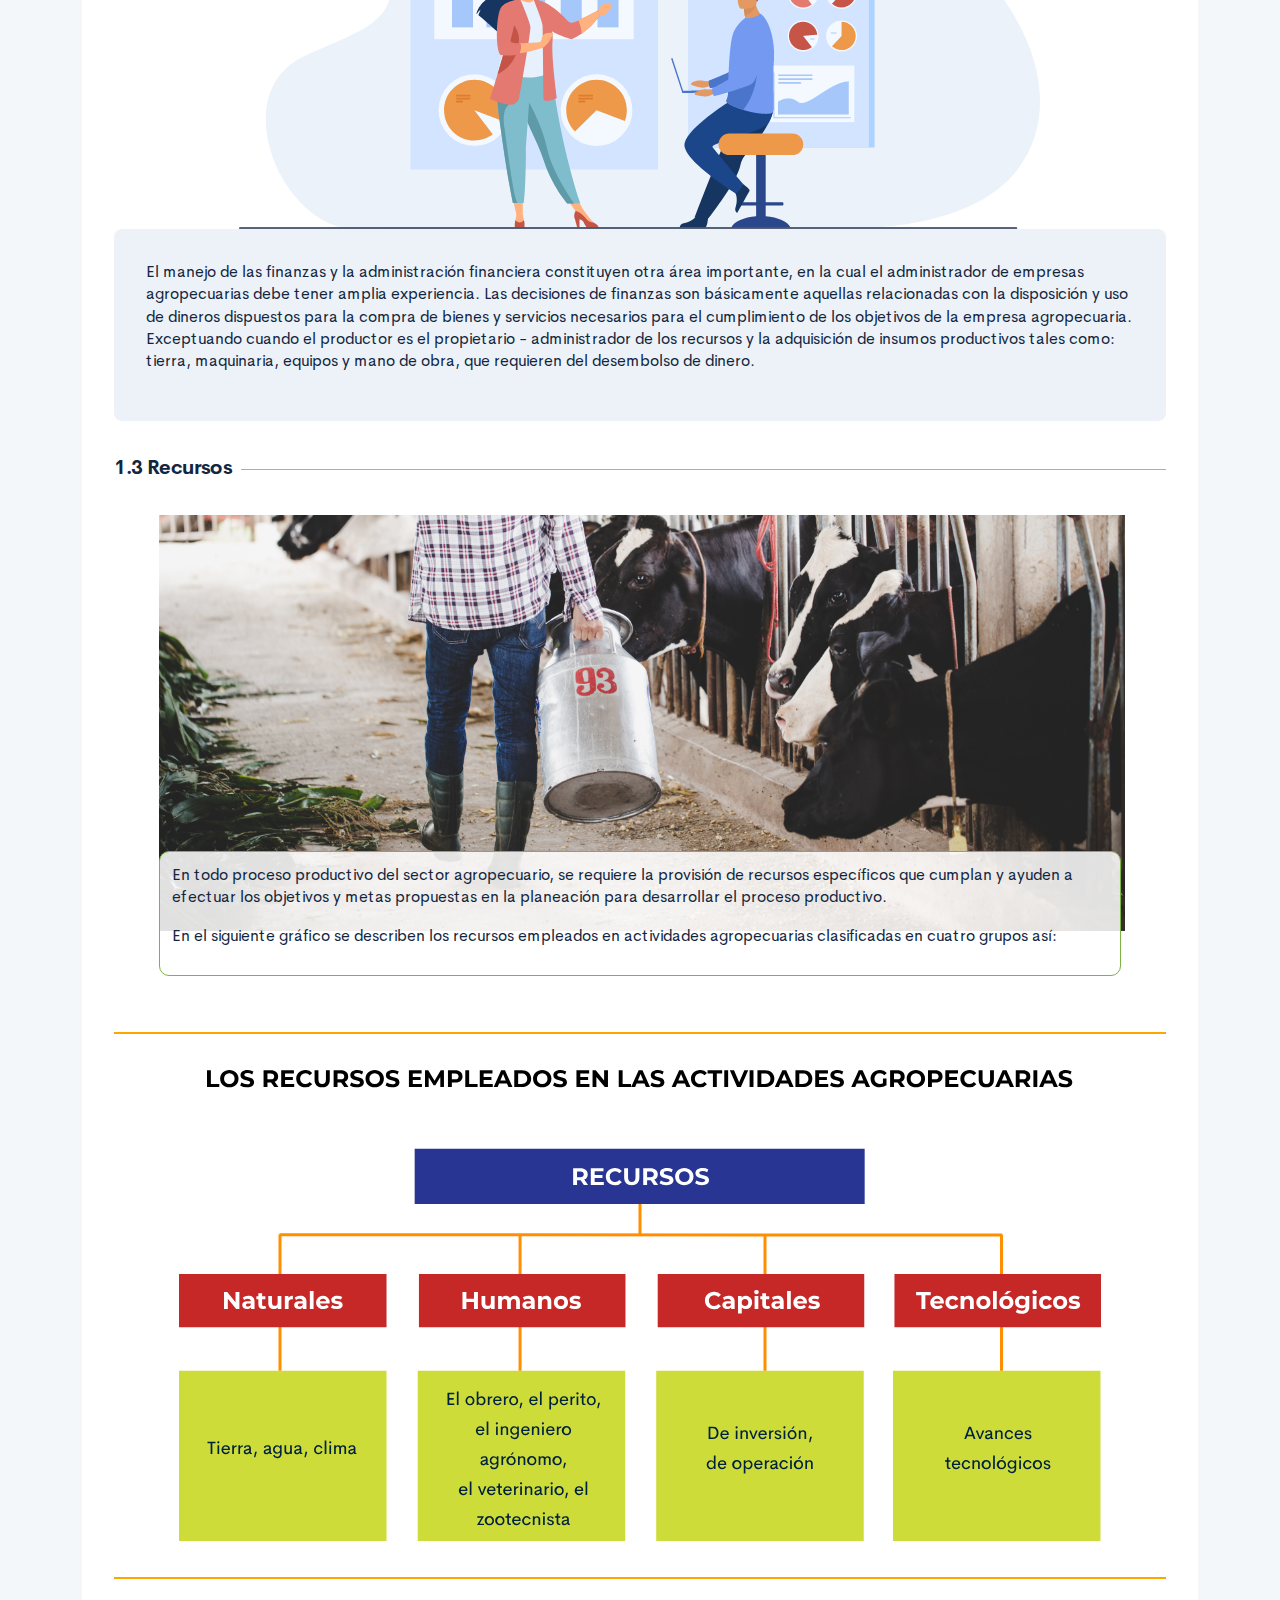
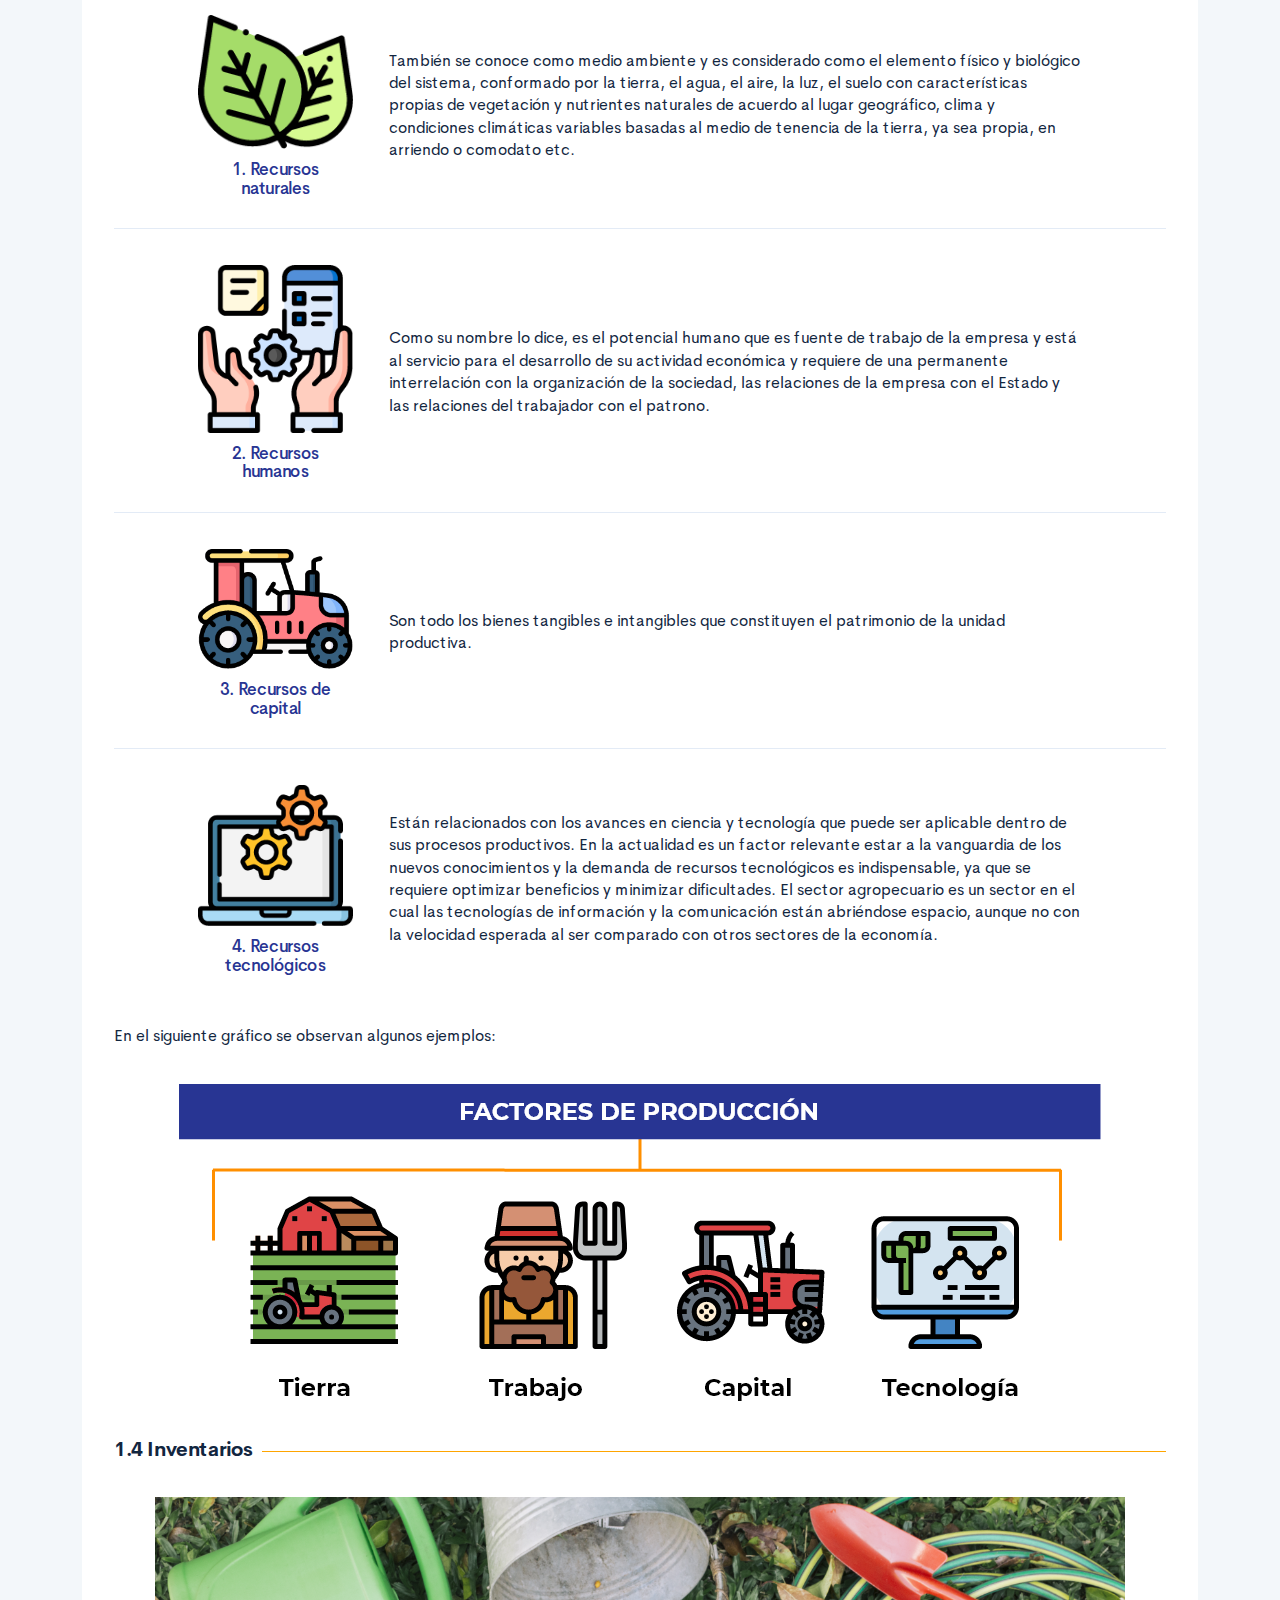
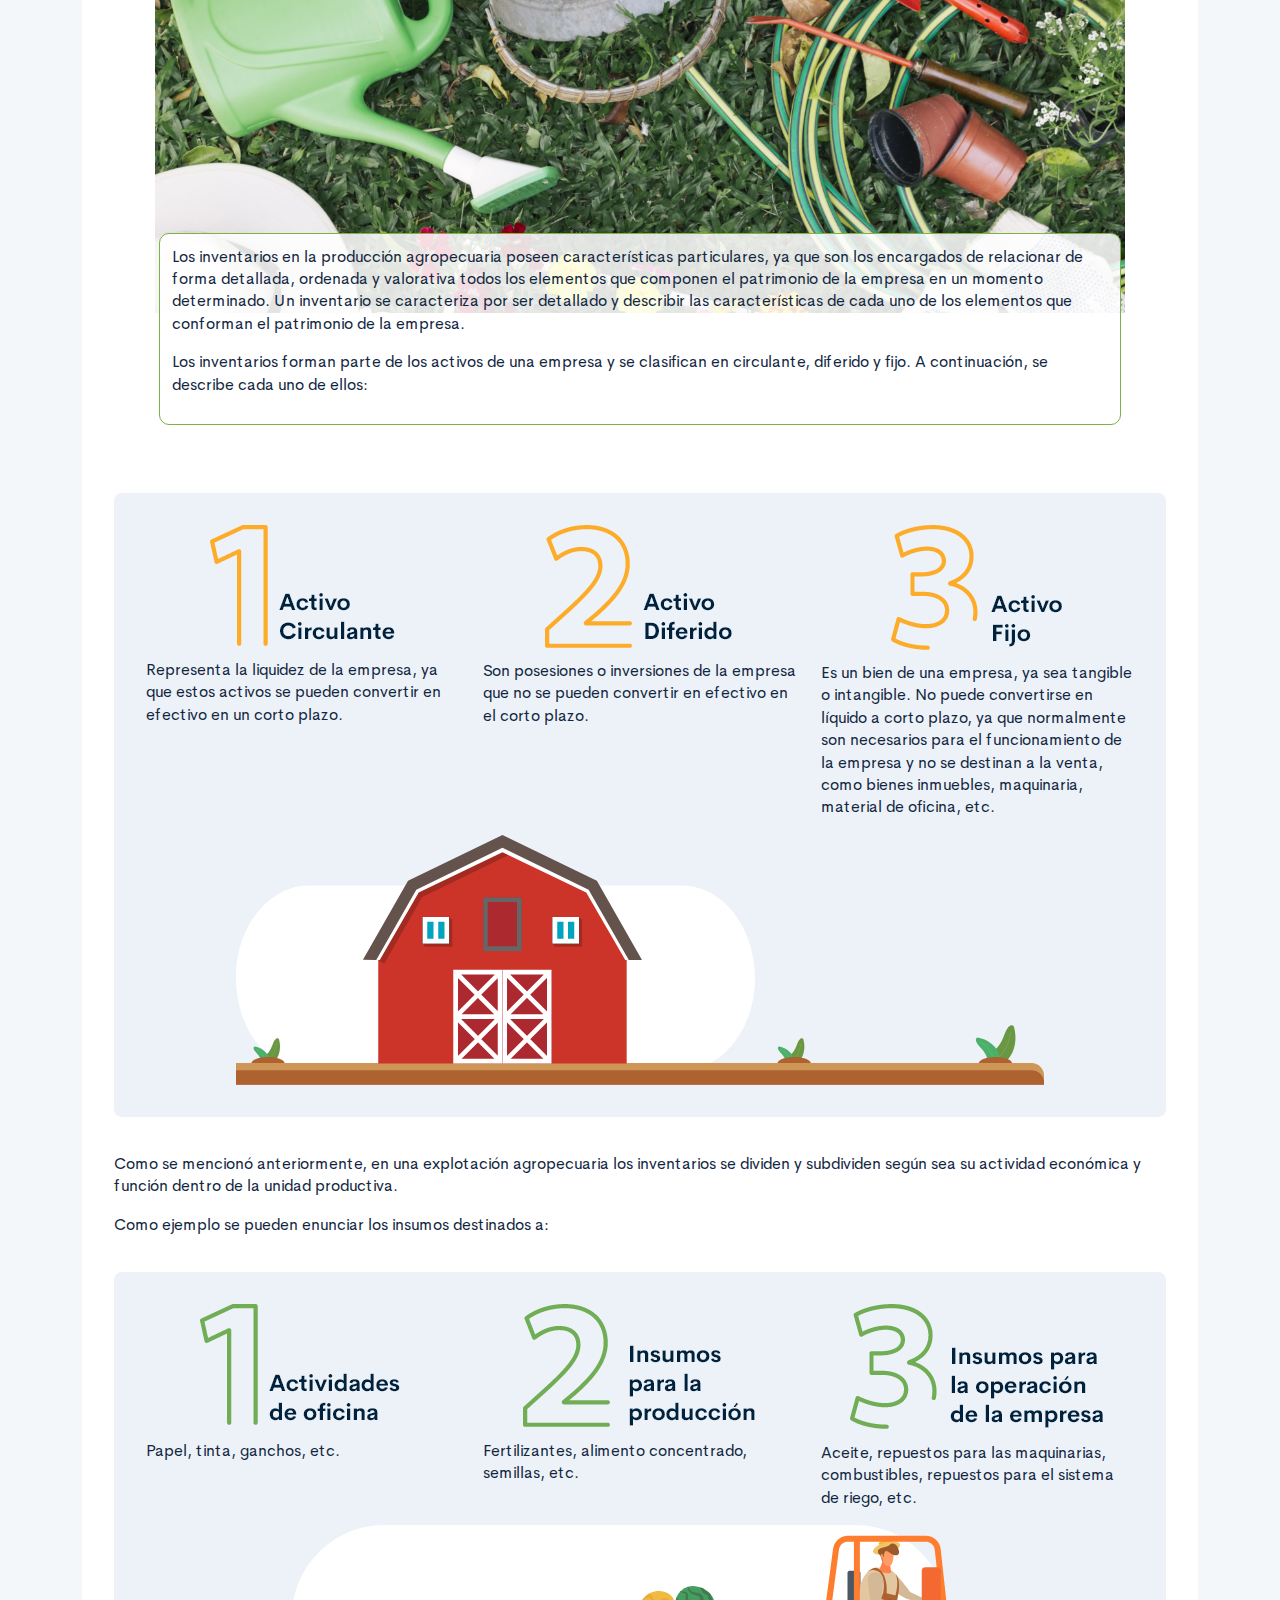
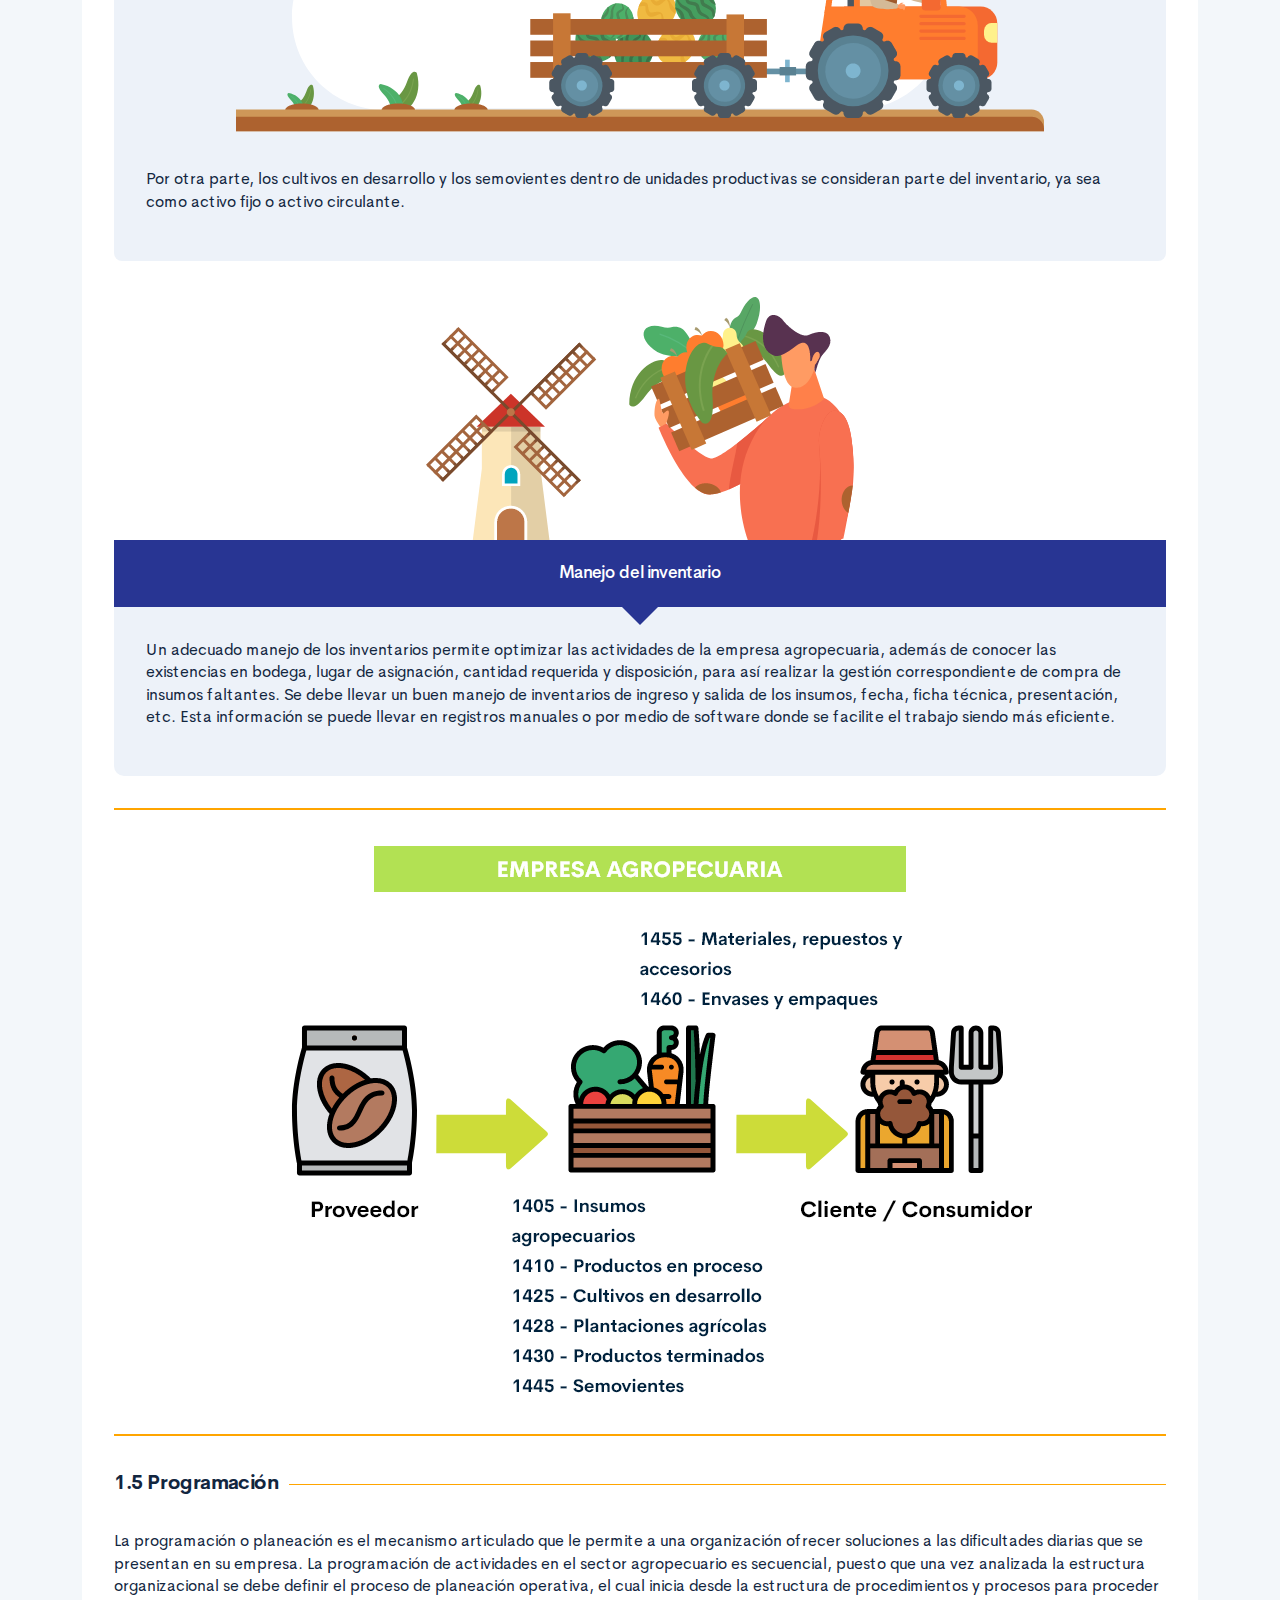
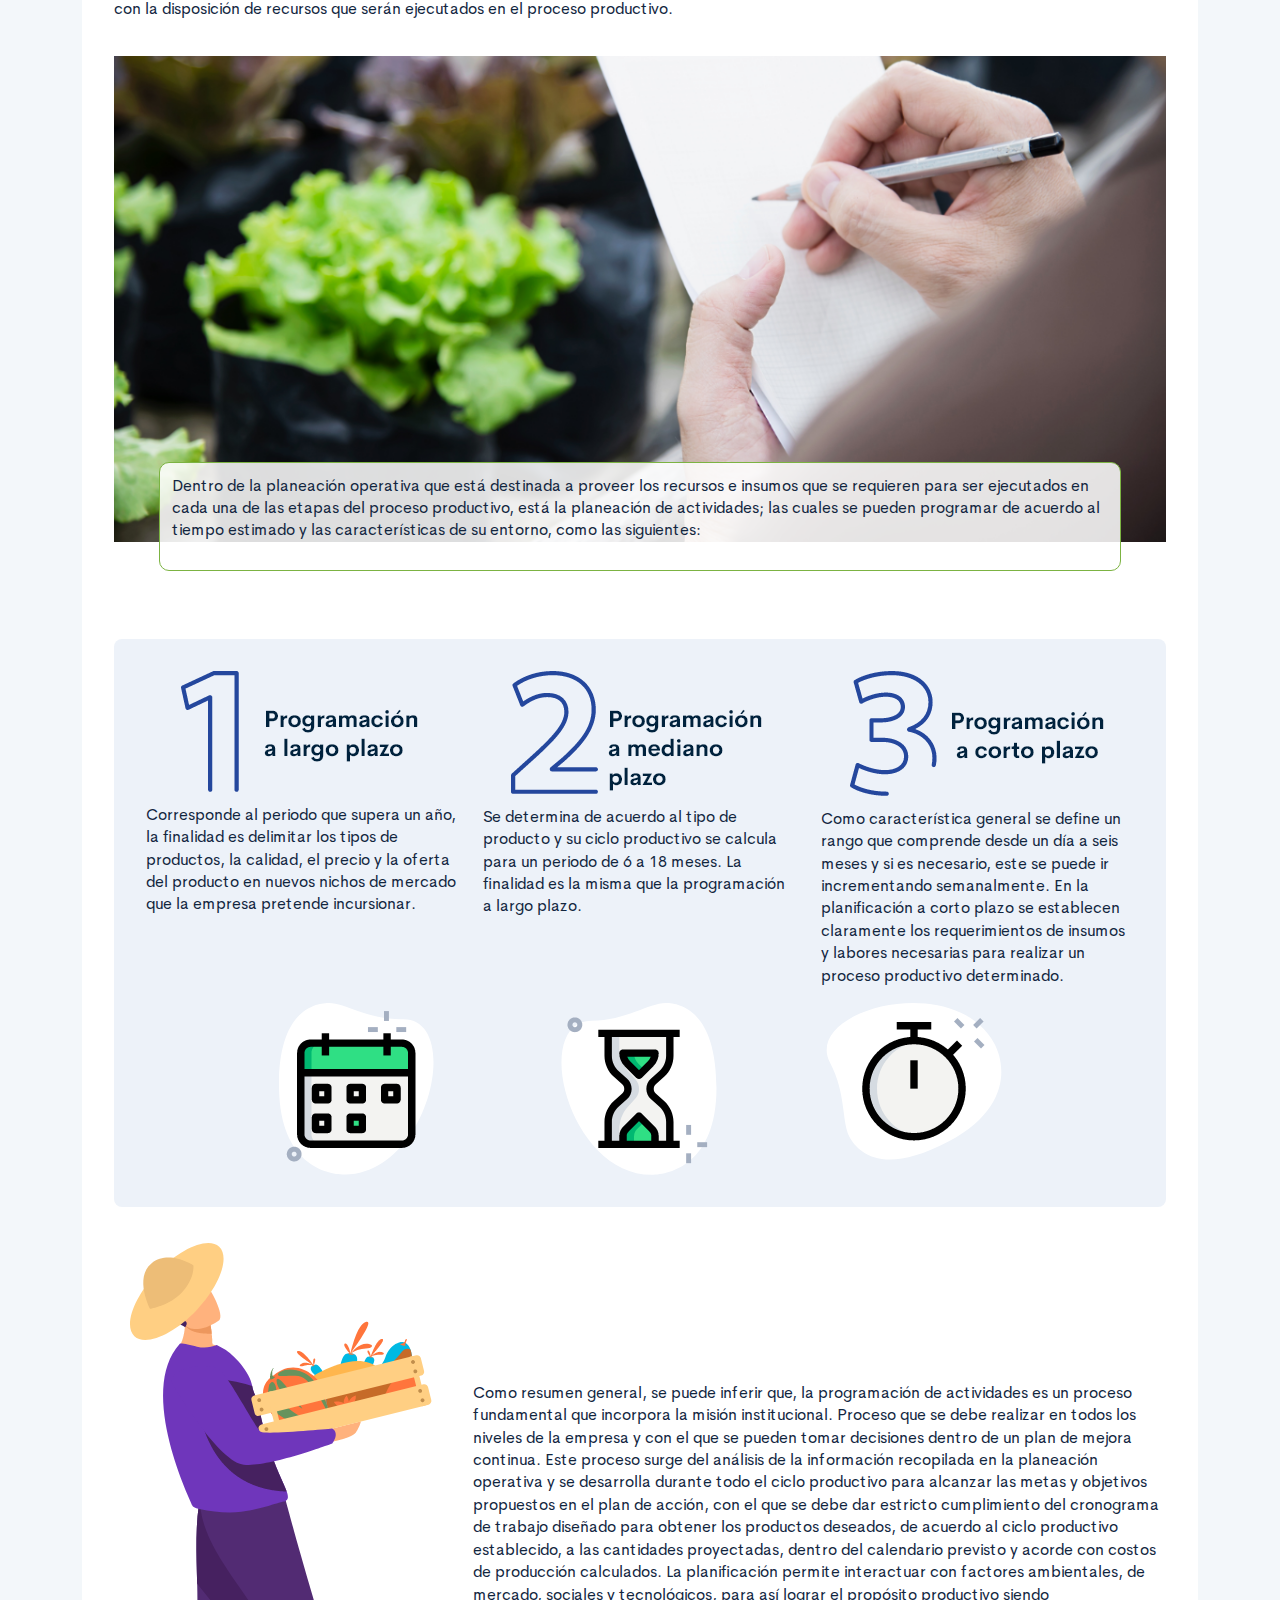
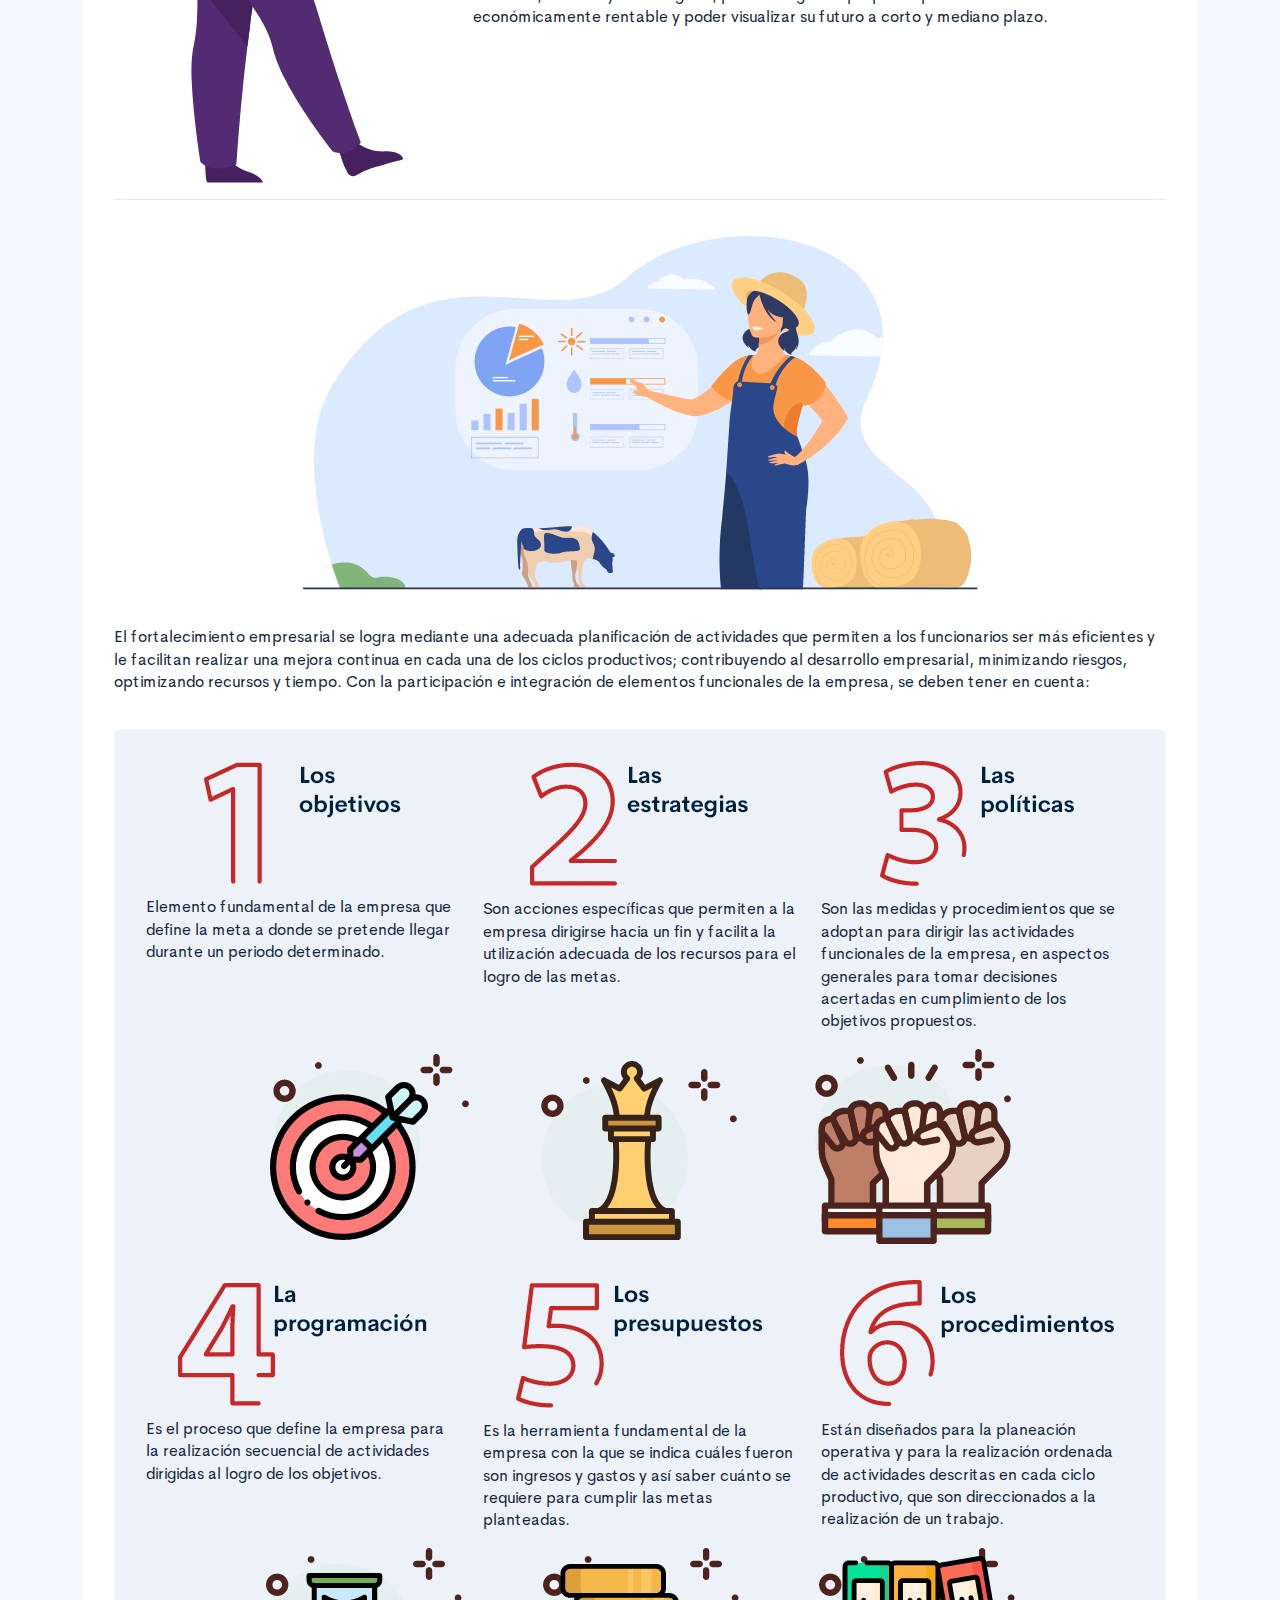
==== commit f96d750e: "ajuste 3" ====
--- a/public/main.html
+++ b/public/main.html
@@ -32,7 +32,7 @@
                                 <div class="row align-items-center">
                                     <div class="col-12 col-lg-6">
                                         <h3 class="curso-subtitulo" id="curso-titulo-componente">TECNÓLOGO EN GESTIÓN AGROEMPRESARIAL</h3>
-                                        <h1 class="curso-titulo" id="curso-titulo-tema">Ambiente Propicio para Productos Agropecuarios dentro de Negocios Verdes.</h1>
+                                        <h1 class="curso-titulo" id="curso-titulo-tema">Ambiente propicio para productos agropecuarios dentro de negocios verdes.</h1>
                                         <div class="brand-line-primary"></div>
                                         <div class="keywords"><span class="badge badge-pill badge-light mr-2">#economía</span><span class="badge badge-pill badge-light mr-2">#insumos</span><span class="badge badge-pill badge-light mr-2">#tecnología</span></div>
                                         <div class="barra-dots mt-5"><img class="img-fluid" src="assets/images/header/icon_dots.svg" alt="alt" /></div>
--- a/public/assets/css/main.css
+++ b/public/assets/css/main.css
@@ -3,6 +3,6 @@
  * Copyright 2011-2019 The Bootstrap Authors
  * Copyright 2011-2019 Twitter, Inc.
  * Licensed under MIT (https://github.com/twbs/bootstrap/blob/master/LICENSE)
- */:root{--blue: #2C7BE5;--indigo: #727cf5;--purple: #6b5eae;--pink: #ff679b;--red: #E63757;--orange: #fd7e14;--yellow: #F6C343;--green: #00D97E;--teal: #02a8b5;--cyan: #39afd1;--white: #fff;--gray: #95AAC9;--gray-dark: #3B506C;--primary: #12263F;--secondary: #6E84A3;--success: #00A99A;--info: #39afd1;--warning: #ff8f00;--danger: #E63757;--light: #EDF2F9;--dark: #000;--white: #fff;--breakpoint-xs: 0;--breakpoint-sm: 576px;--breakpoint-md: 768px;--breakpoint-lg: 992px;--breakpoint-xl: 1200px;--font-family-sans-serif: "Cerebri Sans", sans-serif;--font-family-monospace: "Courier New", monospace}*,*::before,*::after{box-sizing:border-box}html{font-family:sans-serif;line-height:1.15;-webkit-text-size-adjust:100%;-webkit-tap-highlight-color:rgba(0,0,0,0)}article,aside,figcaption,figure,footer,header,hgroup,main,nav,section{display:block}body{margin:0;font-family:"Cerebri Sans",sans-serif;font-size:.9375rem;font-weight:400;line-height:1.5;color:#12263F;text-align:left;background-color:#F3F7FA}[tabindex="-1"]:focus:not(:focus-visible){outline:0 !important}hr{box-sizing:content-box;height:0;overflow:visible}h1,h2,h3,h4,h5,h6{margin-top:0;margin-bottom:1.125rem}p{margin-top:0;margin-bottom:1rem}abbr[title],abbr[data-original-title]{text-decoration:underline;text-decoration:underline dotted;cursor:help;border-bottom:0;text-decoration-skip-ink:none}address{margin-bottom:1rem;font-style:normal;line-height:inherit}ol,ul,dl{margin-top:0;margin-bottom:1rem}ol ol,ul ul,ol ul,ul ol{margin-bottom:0}dt{font-weight:600}dd{margin-bottom:.5rem;margin-left:0}blockquote{margin:0 0 1rem}b,strong{font-weight:bolder}small{font-size:80%}sub,sup{position:relative;font-size:75%;line-height:0;vertical-align:baseline}sub{bottom:-.25em}sup{top:-.5em}a{color:#2C7BE5;text-decoration:none;background-color:transparent}a:hover{color:#104082;text-decoration:none}a:not([href]){color:inherit;text-decoration:none}a:not([href]):hover{color:inherit;text-decoration:none}pre,code,kbd,samp{font-family:"Courier New",monospace;font-size:1em}pre{margin-top:0;margin-bottom:1rem;overflow:auto}figure{margin:0 0 1rem}img{vertical-align:middle;border-style:none}svg{overflow:hidden;vertical-align:middle}table{border-collapse:collapse}caption{padding-top:1rem;padding-bottom:1rem;color:#95AAC9;text-align:left;caption-side:bottom}th{text-align:inherit}label{display:inline-block;margin-bottom:.5rem}button{border-radius:0}button:focus{outline:1px dotted;outline:5px auto -webkit-focus-ring-color}input,button,select,optgroup,textarea{margin:0;font-family:inherit;font-size:inherit;line-height:inherit}button,input{overflow:visible}button,select{text-transform:none}select{word-wrap:normal}button,[type="button"],[type="reset"],[type="submit"]{-webkit-appearance:button}button:not(:disabled),[type="button"]:not(:disabled),[type="reset"]:not(:disabled),[type="submit"]:not(:disabled){cursor:pointer}button::-moz-focus-inner,[type="button"]::-moz-focus-inner,[type="reset"]::-moz-focus-inner,[type="submit"]::-moz-focus-inner{padding:0;border-style:none}input[type="radio"],input[type="checkbox"]{box-sizing:border-box;padding:0}input[type="date"],input[type="time"],input[type="datetime-local"],input[type="month"]{-webkit-appearance:listbox}textarea{overflow:auto;resize:vertical}fieldset{min-width:0;padding:0;margin:0;border:0}legend{display:block;width:100%;max-width:100%;padding:0;margin-bottom:.5rem;font-size:1.5rem;line-height:inherit;color:inherit;white-space:normal}progress{vertical-align:baseline}[type="number"]::-webkit-inner-spin-button,[type="number"]::-webkit-outer-spin-button{height:auto}[type="search"]{outline-offset:-2px;-webkit-appearance:none}[type="search"]::-webkit-search-decoration{-webkit-appearance:none}::-webkit-file-upload-button{font:inherit;-webkit-appearance:button}output{display:inline-block}summary{display:list-item;cursor:pointer}template{display:none}[hidden]{display:none !important}h1,h2,h3,h4,h5,h6,.h1,.h2,.h3,.h4,.h5,.h6{margin-bottom:1.125rem;font-weight:500;line-height:1.1}h1,.h1{font-size:1.625rem}h2,.h2{font-size:1.25rem}h3,.h3{font-size:1.0625rem}h4,.h4{font-size:.9375rem}h5,.h5{font-size:.8125rem}h6,.h6{font-size:.625rem}.lead{font-size:1.17188rem;font-weight:300}.display-1{font-size:4rem;font-weight:600;line-height:1.1}.display-2{font-size:3.25rem;font-weight:600;line-height:1.1}.display-3{font-size:2.625rem;font-weight:600;line-height:1.1}.display-4{font-size:2rem;font-weight:600;line-height:1.1}hr{margin-top:1rem;margin-bottom:1rem;border:0;border-top:1px solid #E3EBF6}small,.small{font-size:.8125rem;font-weight:400}mark,.mark{padding:.2em;background-color:#fcf8e3}.list-unstyled{padding-left:0;list-style:none}.list-inline{padding-left:0;list-style:none}.list-inline-item{display:inline-block}.list-inline-item:not(:last-child){margin-right:6px}.initialism{font-size:90%;text-transform:uppercase}.blockquote{margin-bottom:1.5rem;font-size:1.17188rem}.blockquote-footer{display:block;font-size:.8125rem;color:#95AAC9}.blockquote-footer::before{content:"\2014\00A0"}.img-fluid{max-width:100%;height:auto}.img-thumbnail{padding:.25rem;background-color:#F3F7FA;border:1px solid #E3EBF6;border-radius:.375rem;max-width:100%;height:auto}.figure{display:inline-block}.figure-img{margin-bottom:.75rem;line-height:1}.figure-caption{font-size:.8125rem;color:#95AAC9}code{font-size:87.5%;color:#2C7BE5;word-wrap:break-word}a>code{color:inherit}kbd{padding:.2rem .4rem;font-size:87.5%;color:#fff;background-color:#283E59;border-radius:.25rem}kbd kbd{padding:0;font-size:100%;font-weight:600}pre{display:block;font-size:87.5%;color:#283E59}pre code{font-size:inherit;color:inherit;word-break:normal}.pre-scrollable{max-height:340px;overflow-y:scroll}.container{width:100%;padding-right:12px;padding-left:12px;margin-right:auto;margin-left:auto}@media (min-width: 576px){.container{max-width:540px}}@media (min-width: 768px){.container{max-width:720px}}@media (min-width: 992px){.container{max-width:960px}}@media (min-width: 1200px){.container{max-width:1140px}}.container-fluid,.container-sm,.container-md,.container-lg,.container-xl{width:100%;padding-right:12px;padding-left:12px;margin-right:auto;margin-left:auto}@media (min-width: 576px){.container,.container-sm{max-width:540px}}@media (min-width: 768px){.container,.container-sm,.container-md{max-width:720px}}@media (min-width: 992px){.container,.container-sm,.container-md,.container-lg{max-width:960px}}@media (min-width: 1200px){.container,.container-sm,.container-md,.container-lg,.container-xl{max-width:1140px}}.row{display:flex;flex-wrap:wrap;margin-right:-12px;margin-left:-12px}.no-gutters{margin-right:0;margin-left:0}.no-gutters>.col,.no-gutters>[class*="col-"]{padding-right:0;padding-left:0}.col-1,.col-2,.col-3,.col-4,.col-5,.col-6,.col-7,.col-8,.col-9,.col-10,.col-11,.col-12,.col,.col-auto,.col-sm-1,.col-sm-2,.col-sm-3,.col-sm-4,.col-sm-5,.col-sm-6,.col-sm-7,.col-sm-8,.col-sm-9,.col-sm-10,.col-sm-11,.col-sm-12,.col-sm,.col-sm-auto,.col-md-1,.col-md-2,.col-md-3,.col-md-4,.col-md-5,.col-md-6,.col-md-7,.col-md-8,.col-md-9,.col-md-10,.col-md-11,.col-md-12,.col-md,.col-md-auto,.col-lg-1,.col-lg-2,.col-lg-3,.col-lg-4,.col-lg-5,.col-lg-6,.col-lg-7,.col-lg-8,.col-lg-9,.col-lg-10,.col-lg-11,.col-lg-12,.col-lg,.col-lg-auto,.col-xl-1,.col-xl-2,.col-xl-3,.col-xl-4,.col-xl-5,.col-xl-6,.col-xl-7,.col-xl-8,.col-xl-9,.col-xl-10,.col-xl-11,.col-xl-12,.col-xl,.col-xl-auto{position:relative;width:100%;padding-right:12px;padding-left:12px}.col{flex-basis:0;flex-grow:1;max-width:100%}.row-cols-1>*{flex:0 0 100%;max-width:100%}.row-cols-2>*{flex:0 0 50%;max-width:50%}.row-cols-3>*{flex:0 0 33.33333%;max-width:33.33333%}.row-cols-4>*{flex:0 0 25%;max-width:25%}.row-cols-5>*{flex:0 0 20%;max-width:20%}.row-cols-6>*{flex:0 0 16.66667%;max-width:16.66667%}.col-auto{flex:0 0 auto;width:auto;max-width:100%}.col-1{flex:0 0 8.33333%;max-width:8.33333%}.col-2{flex:0 0 16.66667%;max-width:16.66667%}.col-3{flex:0 0 25%;max-width:25%}.col-4{flex:0 0 33.33333%;max-width:33.33333%}.col-5{flex:0 0 41.66667%;max-width:41.66667%}.col-6{flex:0 0 50%;max-width:50%}.col-7{flex:0 0 58.33333%;max-width:58.33333%}.col-8{flex:0 0 66.66667%;max-width:66.66667%}.col-9{flex:0 0 75%;max-width:75%}.col-10{flex:0 0 83.33333%;max-width:83.33333%}.col-11{flex:0 0 91.66667%;max-width:91.66667%}.col-12{flex:0 0 100%;max-width:100%}.order-first{order:-1}.order-last{order:13}.order-0{order:0}.order-1{order:1}.order-2{order:2}.order-3{order:3}.order-4{order:4}.order-5{order:5}.order-6{order:6}.order-7{order:7}.order-8{order:8}.order-9{order:9}.order-10{order:10}.order-11{order:11}.order-12{order:12}.offset-1{margin-left:8.33333%}.offset-2{margin-left:16.66667%}.offset-3{margin-left:25%}.offset-4{margin-left:33.33333%}.offset-5{margin-left:41.66667%}.offset-6{margin-left:50%}.offset-7{margin-left:58.33333%}.offset-8{margin-left:66.66667%}.offset-9{margin-left:75%}.offset-10{margin-left:83.33333%}.offset-11{margin-left:91.66667%}@media (min-width: 576px){.col-sm{flex-basis:0;flex-grow:1;max-width:100%}.row-cols-sm-1>*{flex:0 0 100%;max-width:100%}.row-cols-sm-2>*{flex:0 0 50%;max-width:50%}.row-cols-sm-3>*{flex:0 0 33.33333%;max-width:33.33333%}.row-cols-sm-4>*{flex:0 0 25%;max-width:25%}.row-cols-sm-5>*{flex:0 0 20%;max-width:20%}.row-cols-sm-6>*{flex:0 0 16.66667%;max-width:16.66667%}.col-sm-auto{flex:0 0 auto;width:auto;max-width:100%}.col-sm-1{flex:0 0 8.33333%;max-width:8.33333%}.col-sm-2{flex:0 0 16.66667%;max-width:16.66667%}.col-sm-3{flex:0 0 25%;max-width:25%}.col-sm-4{flex:0 0 33.33333%;max-width:33.33333%}.col-sm-5{flex:0 0 41.66667%;max-width:41.66667%}.col-sm-6{flex:0 0 50%;max-width:50%}.col-sm-7{flex:0 0 58.33333%;max-width:58.33333%}.col-sm-8{flex:0 0 66.66667%;max-width:66.66667%}.col-sm-9{flex:0 0 75%;max-width:75%}.col-sm-10{flex:0 0 83.33333%;max-width:83.33333%}.col-sm-11{flex:0 0 91.66667%;max-width:91.66667%}.col-sm-12{flex:0 0 100%;max-width:100%}.order-sm-first{order:-1}.order-sm-last{order:13}.order-sm-0{order:0}.order-sm-1{order:1}.order-sm-2{order:2}.order-sm-3{order:3}.order-sm-4{order:4}.order-sm-5{order:5}.order-sm-6{order:6}.order-sm-7{order:7}.order-sm-8{order:8}.order-sm-9{order:9}.order-sm-10{order:10}.order-sm-11{order:11}.order-sm-12{order:12}.offset-sm-0{margin-left:0}.offset-sm-1{margin-left:8.33333%}.offset-sm-2{margin-left:16.66667%}.offset-sm-3{margin-left:25%}.offset-sm-4{margin-left:33.33333%}.offset-sm-5{margin-left:41.66667%}.offset-sm-6{margin-left:50%}.offset-sm-7{margin-left:58.33333%}.offset-sm-8{margin-left:66.66667%}.offset-sm-9{margin-left:75%}.offset-sm-10{margin-left:83.33333%}.offset-sm-11{margin-left:91.66667%}}@media (min-width: 768px){.col-md{flex-basis:0;flex-grow:1;max-width:100%}.row-cols-md-1>*{flex:0 0 100%;max-width:100%}.row-cols-md-2>*{flex:0 0 50%;max-width:50%}.row-cols-md-3>*{flex:0 0 33.33333%;max-width:33.33333%}.row-cols-md-4>*{flex:0 0 25%;max-width:25%}.row-cols-md-5>*{flex:0 0 20%;max-width:20%}.row-cols-md-6>*{flex:0 0 16.66667%;max-width:16.66667%}.col-md-auto{flex:0 0 auto;width:auto;max-width:100%}.col-md-1{flex:0 0 8.33333%;max-width:8.33333%}.col-md-2{flex:0 0 16.66667%;max-width:16.66667%}.col-md-3{flex:0 0 25%;max-width:25%}.col-md-4{flex:0 0 33.33333%;max-width:33.33333%}.col-md-5{flex:0 0 41.66667%;max-width:41.66667%}.col-md-6{flex:0 0 50%;max-width:50%}.col-md-7{flex:0 0 58.33333%;max-width:58.33333%}.col-md-8{flex:0 0 66.66667%;max-width:66.66667%}.col-md-9{flex:0 0 75%;max-width:75%}.col-md-10{flex:0 0 83.33333%;max-width:83.33333%}.col-md-11{flex:0 0 91.66667%;max-width:91.66667%}.col-md-12{flex:0 0 100%;max-width:100%}.order-md-first{order:-1}.order-md-last{order:13}.order-md-0{order:0}.order-md-1{order:1}.order-md-2{order:2}.order-md-3{order:3}.order-md-4{order:4}.order-md-5{order:5}.order-md-6{order:6}.order-md-7{order:7}.order-md-8{order:8}.order-md-9{order:9}.order-md-10{order:10}.order-md-11{order:11}.order-md-12{order:12}.offset-md-0{margin-left:0}.offset-md-1{margin-left:8.33333%}.offset-md-2{margin-left:16.66667%}.offset-md-3{margin-left:25%}.offset-md-4{margin-left:33.33333%}.offset-md-5{margin-left:41.66667%}.offset-md-6{margin-left:50%}.offset-md-7{margin-left:58.33333%}.offset-md-8{margin-left:66.66667%}.offset-md-9{margin-left:75%}.offset-md-10{margin-left:83.33333%}.offset-md-11{margin-left:91.66667%}}@media (min-width: 992px){.col-lg{flex-basis:0;flex-grow:1;max-width:100%}.row-cols-lg-1>*{flex:0 0 100%;max-width:100%}.row-cols-lg-2>*{flex:0 0 50%;max-width:50%}.row-cols-lg-3>*{flex:0 0 33.33333%;max-width:33.33333%}.row-cols-lg-4>*{flex:0 0 25%;max-width:25%}.row-cols-lg-5>*{flex:0 0 20%;max-width:20%}.row-cols-lg-6>*{flex:0 0 16.66667%;max-width:16.66667%}.col-lg-auto{flex:0 0 auto;width:auto;max-width:100%}.col-lg-1{flex:0 0 8.33333%;max-width:8.33333%}.col-lg-2{flex:0 0 16.66667%;max-width:16.66667%}.col-lg-3{flex:0 0 25%;max-width:25%}.col-lg-4{flex:0 0 33.33333%;max-width:33.33333%}.col-lg-5{flex:0 0 41.66667%;max-width:41.66667%}.col-lg-6{flex:0 0 50%;max-width:50%}.col-lg-7{flex:0 0 58.33333%;max-width:58.33333%}.col-lg-8{flex:0 0 66.66667%;max-width:66.66667%}.col-lg-9{flex:0 0 75%;max-width:75%}.col-lg-10{flex:0 0 83.33333%;max-width:83.33333%}.col-lg-11{flex:0 0 91.66667%;max-width:91.66667%}.col-lg-12{flex:0 0 100%;max-width:100%}.order-lg-first{order:-1}.order-lg-last{order:13}.order-lg-0{order:0}.order-lg-1{order:1}.order-lg-2{order:2}.order-lg-3{order:3}.order-lg-4{order:4}.order-lg-5{order:5}.order-lg-6{order:6}.order-lg-7{order:7}.order-lg-8{order:8}.order-lg-9{order:9}.order-lg-10{order:10}.order-lg-11{order:11}.order-lg-12{order:12}.offset-lg-0{margin-left:0}.offset-lg-1{margin-left:8.33333%}.offset-lg-2{margin-left:16.66667%}.offset-lg-3{margin-left:25%}.offset-lg-4{margin-left:33.33333%}.offset-lg-5{margin-left:41.66667%}.offset-lg-6{margin-left:50%}.offset-lg-7{margin-left:58.33333%}.offset-lg-8{margin-left:66.66667%}.offset-lg-9{margin-left:75%}.offset-lg-10{margin-left:83.33333%}.offset-lg-11{margin-left:91.66667%}}@media (min-width: 1200px){.col-xl{flex-basis:0;flex-grow:1;max-width:100%}.row-cols-xl-1>*{flex:0 0 100%;max-width:100%}.row-cols-xl-2>*{flex:0 0 50%;max-width:50%}.row-cols-xl-3>*{flex:0 0 33.33333%;max-width:33.33333%}.row-cols-xl-4>*{flex:0 0 25%;max-width:25%}.row-cols-xl-5>*{flex:0 0 20%;max-width:20%}.row-cols-xl-6>*{flex:0 0 16.66667%;max-width:16.66667%}.col-xl-auto{flex:0 0 auto;width:auto;max-width:100%}.col-xl-1{flex:0 0 8.33333%;max-width:8.33333%}.col-xl-2{flex:0 0 16.66667%;max-width:16.66667%}.col-xl-3{flex:0 0 25%;max-width:25%}.col-xl-4{flex:0 0 33.33333%;max-width:33.33333%}.col-xl-5{flex:0 0 41.66667%;max-width:41.66667%}.col-xl-6{flex:0 0 50%;max-width:50%}.col-xl-7{flex:0 0 58.33333%;max-width:58.33333%}.col-xl-8{flex:0 0 66.66667%;max-width:66.66667%}.col-xl-9{flex:0 0 75%;max-width:75%}.col-xl-10{flex:0 0 83.33333%;max-width:83.33333%}.col-xl-11{flex:0 0 91.66667%;max-width:91.66667%}.col-xl-12{flex:0 0 100%;max-width:100%}.order-xl-first{order:-1}.order-xl-last{order:13}.order-xl-0{order:0}.order-xl-1{order:1}.order-xl-2{order:2}.order-xl-3{order:3}.order-xl-4{order:4}.order-xl-5{order:5}.order-xl-6{order:6}.order-xl-7{order:7}.order-xl-8{order:8}.order-xl-9{order:9}.order-xl-10{order:10}.order-xl-11{order:11}.order-xl-12{order:12}.offset-xl-0{margin-left:0}.offset-xl-1{margin-left:8.33333%}.offset-xl-2{margin-left:16.66667%}.offset-xl-3{margin-left:25%}.offset-xl-4{margin-left:33.33333%}.offset-xl-5{margin-left:41.66667%}.offset-xl-6{margin-left:50%}.offset-xl-7{margin-left:58.33333%}.offset-xl-8{margin-left:66.66667%}.offset-xl-9{margin-left:75%}.offset-xl-10{margin-left:83.33333%}.offset-xl-11{margin-left:91.66667%}}.table{width:100%;margin-bottom:1.5rem;color:#12263F}.table th,.table td{padding:1rem;vertical-align:top;border-top:1px solid #EDF2F9}.table thead th{vertical-align:bottom;border-bottom:2px solid #EDF2F9}.table tbody+tbody{border-top:2px solid #EDF2F9}.table-sm th,.table-sm td{padding:1rem}.table-bordered{border:1px solid #EDF2F9}.table-bordered th,.table-bordered td{border:1px solid #EDF2F9}.table-bordered thead th,.table-bordered thead td{border-bottom-width:2px}.table-borderless th,.table-borderless td,.table-borderless thead th,.table-borderless tbody+tbody{border:0}.table-striped tbody tr:nth-of-type(even){background-color:#F9FBFD}.table-hover tbody tr:hover{color:#12263F;background-color:#F9FBFD}.table-primary,.table-primary>th,.table-primary>td{background-color:#bdc2c9}.table-primary th,.table-primary td,.table-primary thead th,.table-primary tbody+tbody{border-color:#848e9b}.table-hover .table-primary:hover{background-color:#afb5be}.table-hover .table-primary:hover>td,.table-hover .table-primary:hover>th{background-color:#afb5be}.table-secondary,.table-secondary>th,.table-secondary>td{background-color:#d6dde5}.table-secondary th,.table-secondary td,.table-secondary thead th,.table-secondary tbody+tbody{border-color:#b4bfcf}.table-hover .table-secondary:hover{background-color:#c6d0db}.table-hover .table-secondary:hover>td,.table-hover .table-secondary:hover>th{background-color:#c6d0db}.table-success,.table-success>th,.table-success>td{background-color:#b8e7e3}.table-success th,.table-success td,.table-success thead th,.table-success tbody+tbody{border-color:#7ad2ca}.table-hover .table-success:hover{background-color:#a5e1db}.table-hover .table-success:hover>td,.table-hover .table-success:hover>th{background-color:#a5e1db}.table-info,.table-info>th,.table-info>td{background-color:#c8e9f2}.table-info th,.table-info td,.table-info thead th,.table-info tbody+tbody{border-color:#98d5e7}.table-hover .table-info:hover{background-color:#b3e1ed}.table-hover .table-info:hover>td,.table-hover .table-info:hover>th{background-color:#b3e1ed}.table-warning,.table-warning>th,.table-warning>td{background-color:#ffe0b8}.table-warning th,.table-warning td,.table-warning thead th,.table-warning tbody+tbody{border-color:#ffc57a}.table-hover .table-warning:hover{background-color:#ffd59f}.table-hover .table-warning:hover>td,.table-hover .table-warning:hover>th{background-color:#ffd59f}.table-danger,.table-danger>th,.table-danger>td{background-color:#f8c7d0}.table-danger th,.table-danger td,.table-danger thead th,.table-danger tbody+tbody{border-color:#f297a8}.table-hover .table-danger:hover{background-color:#f5b0bd}.table-hover .table-danger:hover>td,.table-hover .table-danger:hover>th{background-color:#f5b0bd}.table-light,.table-light>th,.table-light>td{background-color:#fafbfd}.table-light th,.table-light td,.table-light thead th,.table-light tbody+tbody{border-color:#f6f8fc}.table-hover .table-light:hover{background-color:#e8ecf6}.table-hover .table-light:hover>td,.table-hover .table-light:hover>th{background-color:#e8ecf6}.table-dark,.table-dark>th,.table-dark>td{background-color:#b8b8b8}.table-dark th,.table-dark td,.table-dark thead th,.table-dark tbody+tbody{border-color:#7a7a7a}.table-hover .table-dark:hover{background-color:#ababab}.table-hover .table-dark:hover>td,.table-hover .table-dark:hover>th{background-color:#ababab}.table-white,.table-white>th,.table-white>td{background-color:#fff}.table-white th,.table-white td,.table-white thead th,.table-white tbody+tbody{border-color:#fff}.table-hover .table-white:hover{background-color:#f2f2f2}.table-hover .table-white:hover>td,.table-hover .table-white:hover>th{background-color:#f2f2f2}.table-active,.table-active>th,.table-active>td{background-color:#F9FBFD}.table-hover .table-active:hover{background-color:#e6eef7}.table-hover .table-active:hover>td,.table-hover .table-active:hover>th{background-color:#e6eef7}.table .thead-dark th{color:#fff;background-color:#3B506C;border-color:#496285}.table .thead-light th{color:#95AAC9;background-color:#F9FBFD;border-color:#EDF2F9}.table-dark{color:#fff;background-color:#3B506C}.table-dark th,.table-dark td,.table-dark thead th{border-color:#496285}.table-dark.table-bordered{border:0}.table-dark.table-striped tbody tr:nth-of-type(even){background-color:rgba(255,255,255,0.05)}.table-dark.table-hover tbody tr:hover{color:#fff;background-color:rgba(255,255,255,0.075)}@media (max-width: 575.98px){.table-responsive-sm{display:block;width:100%;overflow-x:auto;-webkit-overflow-scrolling:touch}.table-responsive-sm>.table-bordered{border:0}}@media (max-width: 767.98px){.table-responsive-md{display:block;width:100%;overflow-x:auto;-webkit-overflow-scrolling:touch}.table-responsive-md>.table-bordered{border:0}}@media (max-width: 991.98px){.table-responsive-lg{display:block;width:100%;overflow-x:auto;-webkit-overflow-scrolling:touch}.table-responsive-lg>.table-bordered{border:0}}@media (max-width: 1199.98px){.table-responsive-xl{display:block;width:100%;overflow-x:auto;-webkit-overflow-scrolling:touch}.table-responsive-xl>.table-bordered{border:0}}.table-responsive{display:block;width:100%;overflow-x:auto;-webkit-overflow-scrolling:touch}.table-responsive>.table-bordered{border:0}.form-control{display:block;width:100%;height:calc(1.5em + 1rem + 2px);padding:.5rem .75rem;font-size:.9375rem;font-weight:400;line-height:1.5;color:#12263F;background-color:#fff;background-clip:padding-box;border:1px solid #D2DDEC;border-radius:.375rem;transition:border-color 0.15s ease-in-out,box-shadow 0.15s ease-in-out}@media (prefers-reduced-motion: reduce){.form-control{transition:none}}.form-control::-ms-expand{background-color:transparent;border:0}.form-control:-moz-focusring{color:transparent;text-shadow:0 0 0 #12263F}.form-control:focus{color:#12263F;background-color:#fff;border-color:#12263F;outline:0;box-shadow:rgba(0,0,0,0)}.form-control::placeholder{color:#B1C2D9;opacity:1}.form-control:disabled,.form-control[readonly]{background-color:#fff;opacity:1}select.form-control:focus::-ms-value{color:#12263F;background-color:#fff}.form-control-file,.form-control-range{display:block;width:100%}.col-form-label{padding-top:calc(.5rem + 1px);padding-bottom:calc(.5rem + 1px);margin-bottom:0;font-size:inherit;line-height:1.5}.col-form-label-lg{padding-top:calc(.75rem + 1px);padding-bottom:calc(.75rem + 1px);font-size:.9375rem;line-height:1.5}.col-form-label-sm{padding-top:calc(.125rem + 1px);padding-bottom:calc(.125rem + 1px);font-size:.8125rem;line-height:1.75}.form-control-plaintext{display:block;width:100%;padding:.5rem 0;margin-bottom:0;font-size:.9375rem;line-height:1.5;color:#12263F;background-color:transparent;border:solid transparent;border-width:1px 0}.form-control-plaintext.form-control-sm,.form-control-plaintext.form-control-lg{padding-right:0;padding-left:0}.form-control-sm{height:calc(1.75em + .25rem + 2px);padding:.125rem .5rem;font-size:.8125rem;line-height:1.75;border-radius:.25rem}.form-control-lg{height:calc(1.5em + 1.5rem + 2px);padding:.75rem 1.25rem;font-size:.9375rem;line-height:1.5;border-radius:.5rem}select.form-control[size],select.form-control[multiple]{height:auto}textarea.form-control{height:auto}.form-group{margin-bottom:1.375rem}.form-text{display:block;margin-top:.25rem}.form-row{display:flex;flex-wrap:wrap;margin-right:-5px;margin-left:-5px}.form-row>.col,.form-row>[class*="col-"]{padding-right:5px;padding-left:5px}.form-check{position:relative;display:block;padding-left:1.25rem}.form-check-input{position:absolute;margin-top:.3rem;margin-left:-1.25rem}.form-check-input[disabled] ~ .form-check-label,.form-check-input:disabled ~ .form-check-label{color:#95AAC9}.form-check-label{margin-bottom:0}.form-check-inline{display:inline-flex;align-items:center;padding-left:0;margin-right:.75rem}.form-check-inline .form-check-input{position:static;margin-top:0;margin-right:.3125rem;margin-left:0}.valid-feedback{display:none;width:100%;margin-top:.25rem;font-size:.8125rem;color:#00A99A}.valid-tooltip{position:absolute;top:100%;z-index:5;display:none;max-width:100%;padding:.25rem .5rem;margin-top:.1rem;font-size:.8125rem;line-height:1.5;color:#fff;background-color:#00a99a;border-radius:.375rem}.was-validated :valid ~ .valid-feedback,.was-validated :valid ~ .valid-tooltip,.is-valid ~ .valid-feedback,.is-valid ~ .valid-tooltip{display:block}.was-validated .form-control:valid,.form-control.is-valid{border-color:#00A99A}.was-validated .form-control:valid:focus,.form-control.is-valid:focus{border-color:#00A99A;box-shadow:0 0 0 .15rem rgba(0,169,154,0.25)}.was-validated .custom-select:valid,.custom-select.is-valid{border-color:#00A99A}.was-validated .custom-select:valid:focus,.custom-select.is-valid:focus{border-color:#00A99A;box-shadow:0 0 0 .15rem rgba(0,169,154,0.25)}.was-validated .form-check-input:valid ~ .form-check-label,.form-check-input.is-valid ~ .form-check-label{color:#00A99A}.was-validated .form-check-input:valid ~ .valid-feedback,.was-validated .form-check-input:valid ~ .valid-tooltip,.form-check-input.is-valid ~ .valid-feedback,.form-check-input.is-valid ~ .valid-tooltip{display:block}.was-validated .custom-control-input:valid ~ .custom-control-label,.custom-control-input.is-valid ~ .custom-control-label{color:#00A99A}.was-validated .custom-control-input:valid ~ .custom-control-label::before,.custom-control-input.is-valid ~ .custom-control-label::before{border-color:#00A99A}.was-validated .custom-control-input:valid:checked ~ .custom-control-label::before,.custom-control-input.is-valid:checked ~ .custom-control-label::before{border-color:#00dcc8;background-color:#00dcc8}.was-validated .custom-control-input:valid:focus ~ .custom-control-label::before,.custom-control-input.is-valid:focus ~ .custom-control-label::before{box-shadow:0 0 0 .15rem rgba(0,169,154,0.25)}.was-validated .custom-control-input:valid:focus:not(:checked) ~ .custom-control-label::before,.custom-control-input.is-valid:focus:not(:checked) ~ .custom-control-label::before{border-color:#00A99A}.was-validated .custom-file-input:valid ~ .custom-file-label,.custom-file-input.is-valid ~ .custom-file-label{border-color:#00A99A}.was-validated .custom-file-input:valid:focus ~ .custom-file-label,.custom-file-input.is-valid:focus ~ .custom-file-label{border-color:#00A99A;box-shadow:0 0 0 .15rem rgba(0,169,154,0.25)}.invalid-feedback{display:none;width:100%;margin-top:.25rem;font-size:.8125rem;color:#E63757}.invalid-tooltip{position:absolute;top:100%;z-index:5;display:none;max-width:100%;padding:.25rem .5rem;margin-top:.1rem;font-size:.8125rem;line-height:1.5;color:#fff;background-color:#e63757;border-radius:.375rem}.was-validated :invalid ~ .invalid-feedback,.was-validated :invalid ~ .invalid-tooltip,.is-invalid ~ .invalid-feedback,.is-invalid ~ .invalid-tooltip{display:block}.was-validated .form-control:invalid,.form-control.is-invalid{border-color:#E63757}.was-validated .form-control:invalid:focus,.form-control.is-invalid:focus{border-color:#E63757;box-shadow:0 0 0 .15rem rgba(230,55,87,0.25)}.was-validated .custom-select:invalid,.custom-select.is-invalid{border-color:#E63757}.was-validated .custom-select:invalid:focus,.custom-select.is-invalid:focus{border-color:#E63757;box-shadow:0 0 0 .15rem rgba(230,55,87,0.25)}.was-validated .form-check-input:invalid ~ .form-check-label,.form-check-input.is-invalid ~ .form-check-label{color:#E63757}.was-validated .form-check-input:invalid ~ .invalid-feedback,.was-validated .form-check-input:invalid ~ .invalid-tooltip,.form-check-input.is-invalid ~ .invalid-feedback,.form-check-input.is-invalid ~ .invalid-tooltip{display:block}.was-validated .custom-control-input:invalid ~ .custom-control-label,.custom-control-input.is-invalid ~ .custom-control-label{color:#E63757}.was-validated .custom-control-input:invalid ~ .custom-control-label::before,.custom-control-input.is-invalid ~ .custom-control-label::before{border-color:#E63757}.was-validated .custom-control-input:invalid:checked ~ .custom-control-label::before,.custom-control-input.is-invalid:checked ~ .custom-control-label::before{border-color:#ec647d;background-color:#ec647d}.was-validated .custom-control-input:invalid:focus ~ .custom-control-label::before,.custom-control-input.is-invalid:focus ~ .custom-control-label::before{box-shadow:0 0 0 .15rem rgba(230,55,87,0.25)}.was-validated .custom-control-input:invalid:focus:not(:checked) ~ .custom-control-label::before,.custom-control-input.is-invalid:focus:not(:checked) ~ .custom-control-label::before{border-color:#E63757}.was-validated .custom-file-input:invalid ~ .custom-file-label,.custom-file-input.is-invalid ~ .custom-file-label{border-color:#E63757}.was-validated .custom-file-input:invalid:focus ~ .custom-file-label,.custom-file-input.is-invalid:focus ~ .custom-file-label{border-color:#E63757;box-shadow:0 0 0 .15rem rgba(230,55,87,0.25)}.form-inline{display:flex;flex-flow:row wrap;align-items:center}.form-inline .form-check{width:100%}@media (min-width: 576px){.form-inline label{display:flex;align-items:center;justify-content:center;margin-bottom:0}.form-inline .form-group{display:flex;flex:0 0 auto;flex-flow:row wrap;align-items:center;margin-bottom:0}.form-inline .form-control{display:inline-block;width:auto;vertical-align:middle}.form-inline .form-control-plaintext{display:inline-block}.form-inline .input-group,.form-inline .custom-select{width:auto}.form-inline .form-check{display:flex;align-items:center;justify-content:center;width:auto;padding-left:0}.form-inline .form-check-input{position:relative;flex-shrink:0;margin-top:0;margin-right:.25rem;margin-left:0}.form-inline .custom-control{align-items:center;justify-content:center}.form-inline .custom-control-label{margin-bottom:0}}.btn{display:inline-block;font-weight:400;color:#12263F;text-align:center;vertical-align:middle;cursor:pointer;user-select:none;background-color:transparent;border:1px solid transparent;padding:.5rem .75rem;font-size:.9375rem;line-height:1.5;border-radius:.375rem;transition:color 0.15s ease-in-out,background-color 0.15s ease-in-out,border-color 0.15s ease-in-out,box-shadow 0.15s ease-in-out}@media (prefers-reduced-motion: reduce){.btn{transition:none}}.btn:hover{color:#12263F;text-decoration:none}.btn:focus,.btn.focus{outline:0;box-shadow:0 0 0 .15rem rgba(18,38,63,0.25)}.btn.disabled,.btn:disabled{opacity:.65}a.btn.disabled,fieldset:disabled a.btn{pointer-events:none}.btn-primary{color:#fff;background-color:#12263F;border-color:#12263F}.btn-primary:hover{color:#fff;background-color:#0a1421;border-color:#070e17}.btn-primary:focus,.btn-primary.focus{color:#fff;background-color:#0a1421;border-color:#070e17;box-shadow:0 0 0 .15rem rgba(54,71,92,0.5)}.btn-primary.disabled,.btn-primary:disabled{color:#fff;background-color:#12263F;border-color:#12263F}.btn-primary:not(:disabled):not(.disabled):active,.btn-primary:not(:disabled):not(.disabled).active,.show>.btn-primary.dropdown-toggle{color:#fff;background-color:#070e17;border-color:#04080d}.btn-primary:not(:disabled):not(.disabled):active:focus,.btn-primary:not(:disabled):not(.disabled).active:focus,.show>.btn-primary.dropdown-toggle:focus{box-shadow:0 0 0 .15rem rgba(54,71,92,0.5)}.btn-secondary{color:#fff;background-color:#6E84A3;border-color:#6E84A3}.btn-secondary:hover{color:#fff;background-color:#5b7190;border-color:#566b88}.btn-secondary:focus,.btn-secondary.focus{color:#fff;background-color:#5b7190;border-color:#566b88;box-shadow:0 0 0 .15rem rgba(132,150,177,0.5)}.btn-secondary.disabled,.btn-secondary:disabled{color:#fff;background-color:#6E84A3;border-color:#6E84A3}.btn-secondary:not(:disabled):not(.disabled):active,.btn-secondary:not(:disabled):not(.disabled).active,.show>.btn-secondary.dropdown-toggle{color:#fff;background-color:#566b88;border-color:#516580}.btn-secondary:not(:disabled):not(.disabled):active:focus,.btn-secondary:not(:disabled):not(.disabled).active:focus,.show>.btn-secondary.dropdown-toggle:focus{box-shadow:0 0 0 .15rem rgba(132,150,177,0.5)}.btn-success{color:#fff;background-color:#00A99A;border-color:#00A99A}.btn-success:hover{color:#fff;background-color:#008377;border-color:#00766c}.btn-success:focus,.btn-success.focus{color:#fff;background-color:#008377;border-color:#00766c;box-shadow:0 0 0 .15rem rgba(38,182,169,0.5)}.btn-success.disabled,.btn-success:disabled{color:#fff;background-color:#00A99A;border-color:#00A99A}.btn-success:not(:disabled):not(.disabled):active,.btn-success:not(:disabled):not(.disabled).active,.show>.btn-success.dropdown-toggle{color:#fff;background-color:#00766c;border-color:#006960}.btn-success:not(:disabled):not(.disabled):active:focus,.btn-success:not(:disabled):not(.disabled).active:focus,.show>.btn-success.dropdown-toggle:focus{box-shadow:0 0 0 .15rem rgba(38,182,169,0.5)}.btn-info{color:#fff;background-color:#39afd1;border-color:#39afd1}.btn-info:hover{color:#fff;background-color:#2b99b9;border-color:#2991ae}.btn-info:focus,.btn-info.focus{color:#fff;background-color:#2b99b9;border-color:#2991ae;box-shadow:0 0 0 .15rem rgba(87,187,216,0.5)}.btn-info.disabled,.btn-info:disabled{color:#fff;background-color:#39afd1;border-color:#39afd1}.btn-info:not(:disabled):not(.disabled):active,.btn-info:not(:disabled):not(.disabled).active,.show>.btn-info.dropdown-toggle{color:#fff;background-color:#2991ae;border-color:#2688a4}.btn-info:not(:disabled):not(.disabled):active:focus,.btn-info:not(:disabled):not(.disabled).active:focus,.show>.btn-info.dropdown-toggle:focus{box-shadow:0 0 0 .15rem rgba(87,187,216,0.5)}.btn-warning{color:#283E59;background-color:#ff8f00;border-color:#ff8f00}.btn-warning:hover{color:#fff;background-color:#d97a00;border-color:#cc7200}.btn-warning:focus,.btn-warning.focus{color:#fff;background-color:#d97a00;border-color:#cc7200;box-shadow:0 0 0 .15rem rgba(223,131,13,0.5)}.btn-warning.disabled,.btn-warning:disabled{color:#283E59;background-color:#ff8f00;border-color:#ff8f00}.btn-warning:not(:disabled):not(.disabled):active,.btn-warning:not(:disabled):not(.disabled).active,.show>.btn-warning.dropdown-toggle{color:#fff;background-color:#cc7200;border-color:#bf6b00}.btn-warning:not(:disabled):not(.disabled):active:focus,.btn-warning:not(:disabled):not(.disabled).active:focus,.show>.btn-warning.dropdown-toggle:focus{box-shadow:0 0 0 .15rem rgba(223,131,13,0.5)}.btn-danger{color:#fff;background-color:#E63757;border-color:#E63757}.btn-danger:hover{color:#fff;background-color:#db1b3f;border-color:#d01a3b}.btn-danger:focus,.btn-danger.focus{color:#fff;background-color:#db1b3f;border-color:#d01a3b;box-shadow:0 0 0 .15rem rgba(234,85,112,0.5)}.btn-danger.disabled,.btn-danger:disabled{color:#fff;background-color:#E63757;border-color:#E63757}.btn-danger:not(:disabled):not(.disabled):active,.btn-danger:not(:disabled):not(.disabled).active,.show>.btn-danger.dropdown-toggle{color:#fff;background-color:#d01a3b;border-color:#c51938}.btn-danger:not(:disabled):not(.disabled):active:focus,.btn-danger:not(:disabled):not(.disabled).active:focus,.show>.btn-danger.dropdown-toggle:focus{box-shadow:0 0 0 .15rem rgba(234,85,112,0.5)}.btn-light{color:#283E59;background-color:#EDF2F9;border-color:#EDF2F9}.btn-light:hover{color:#283E59;background-color:#d0ddef;border-color:#c7d6ec}.btn-light:focus,.btn-light.focus{color:#283E59;background-color:#d0ddef;border-color:#c7d6ec;box-shadow:0 0 0 .15rem rgba(207,215,225,0.5)}.btn-light.disabled,.btn-light:disabled{color:#283E59;background-color:#EDF2F9;border-color:#EDF2F9}.btn-light:not(:disabled):not(.disabled):active,.btn-light:not(:disabled):not(.disabled).active,.show>.btn-light.dropdown-toggle{color:#283E59;background-color:#c7d6ec;border-color:#bdcfe9}.btn-light:not(:disabled):not(.disabled):active:focus,.btn-light:not(:disabled):not(.disabled).active:focus,.show>.btn-light.dropdown-toggle:focus{box-shadow:0 0 0 .15rem rgba(207,215,225,0.5)}.btn-dark{color:#fff;background-color:#000;border-color:#000}.btn-dark:hover{color:#fff;background-color:#000;border-color:#000}.btn-dark:focus,.btn-dark.focus{color:#fff;background-color:#000;border-color:#000;box-shadow:0 0 0 .15rem rgba(38,38,38,0.5)}.btn-dark.disabled,.btn-dark:disabled{color:#fff;background-color:#000;border-color:#000}.btn-dark:not(:disabled):not(.disabled):active,.btn-dark:not(:disabled):not(.disabled).active,.show>.btn-dark.dropdown-toggle{color:#fff;background-color:#000;border-color:#000}.btn-dark:not(:disabled):not(.disabled):active:focus,.btn-dark:not(:disabled):not(.disabled).active:focus,.show>.btn-dark.dropdown-toggle:focus{box-shadow:0 0 0 .15rem rgba(38,38,38,0.5)}.btn-white{color:#283E59;background-color:#fff;border-color:#fff}.btn-white:hover{color:#283E59;background-color:#ececec;border-color:#e6e6e6}.btn-white:focus,.btn-white.focus{color:#283E59;background-color:#ececec;border-color:#e6e6e6;box-shadow:0 0 0 .15rem rgba(223,226,230,0.5)}.btn-white.disabled,.btn-white:disabled{color:#283E59;background-color:#fff;border-color:#fff}.btn-white:not(:disabled):not(.disabled):active,.btn-white:not(:disabled):not(.disabled).active,.show>.btn-white.dropdown-toggle{color:#283E59;background-color:#e6e6e6;border-color:#dfdfdf}.btn-white:not(:disabled):not(.disabled):active:focus,.btn-white:not(:disabled):not(.disabled).active:focus,.show>.btn-white.dropdown-toggle:focus{box-shadow:0 0 0 .15rem rgba(223,226,230,0.5)}.btn-outline-primary{color:#12263F;border-color:#12263F}.btn-outline-primary:hover{color:#fff;background-color:#12263F;border-color:#12263F}.btn-outline-primary:focus,.btn-outline-primary.focus{box-shadow:0 0 0 .15rem rgba(18,38,63,0.5)}.btn-outline-primary.disabled,.btn-outline-primary:disabled{color:#12263F;background-color:transparent}.btn-outline-primary:not(:disabled):not(.disabled):active,.btn-outline-primary:not(:disabled):not(.disabled).active,.show>.btn-outline-primary.dropdown-toggle{color:#fff;background-color:#12263F;border-color:#12263F}.btn-outline-primary:not(:disabled):not(.disabled):active:focus,.btn-outline-primary:not(:disabled):not(.disabled).active:focus,.show>.btn-outline-primary.dropdown-toggle:focus{box-shadow:0 0 0 .15rem rgba(18,38,63,0.5)}.btn-outline-secondary{color:#6E84A3;border-color:#6E84A3}.btn-outline-secondary:hover{color:#fff;background-color:#6E84A3;border-color:#6E84A3}.btn-outline-secondary:focus,.btn-outline-secondary.focus{box-shadow:0 0 0 .15rem rgba(110,132,163,0.5)}.btn-outline-secondary.disabled,.btn-outline-secondary:disabled{color:#6E84A3;background-color:transparent}.btn-outline-secondary:not(:disabled):not(.disabled):active,.btn-outline-secondary:not(:disabled):not(.disabled).active,.show>.btn-outline-secondary.dropdown-toggle{color:#fff;background-color:#6E84A3;border-color:#6E84A3}.btn-outline-secondary:not(:disabled):not(.disabled):active:focus,.btn-outline-secondary:not(:disabled):not(.disabled).active:focus,.show>.btn-outline-secondary.dropdown-toggle:focus{box-shadow:0 0 0 .15rem rgba(110,132,163,0.5)}.btn-outline-success{color:#00A99A;border-color:#00A99A}.btn-outline-success:hover{color:#fff;background-color:#00A99A;border-color:#00A99A}.btn-outline-success:focus,.btn-outline-success.focus{box-shadow:0 0 0 .15rem rgba(0,169,154,0.5)}.btn-outline-success.disabled,.btn-outline-success:disabled{color:#00A99A;background-color:transparent}.btn-outline-success:not(:disabled):not(.disabled):active,.btn-outline-success:not(:disabled):not(.disabled).active,.show>.btn-outline-success.dropdown-toggle{color:#fff;background-color:#00A99A;border-color:#00A99A}.btn-outline-success:not(:disabled):not(.disabled):active:focus,.btn-outline-success:not(:disabled):not(.disabled).active:focus,.show>.btn-outline-success.dropdown-toggle:focus{box-shadow:0 0 0 .15rem rgba(0,169,154,0.5)}.btn-outline-info{color:#39afd1;border-color:#39afd1}.btn-outline-info:hover{color:#fff;background-color:#39afd1;border-color:#39afd1}.btn-outline-info:focus,.btn-outline-info.focus{box-shadow:0 0 0 .15rem rgba(57,175,209,0.5)}.btn-outline-info.disabled,.btn-outline-info:disabled{color:#39afd1;background-color:transparent}.btn-outline-info:not(:disabled):not(.disabled):active,.btn-outline-info:not(:disabled):not(.disabled).active,.show>.btn-outline-info.dropdown-toggle{color:#fff;background-color:#39afd1;border-color:#39afd1}.btn-outline-info:not(:disabled):not(.disabled):active:focus,.btn-outline-info:not(:disabled):not(.disabled).active:focus,.show>.btn-outline-info.dropdown-toggle:focus{box-shadow:0 0 0 .15rem rgba(57,175,209,0.5)}.btn-outline-warning{color:#ff8f00;border-color:#ff8f00}.btn-outline-warning:hover{color:#283E59;background-color:#ff8f00;border-color:#ff8f00}.btn-outline-warning:focus,.btn-outline-warning.focus{box-shadow:0 0 0 .15rem rgba(255,143,0,0.5)}.btn-outline-warning.disabled,.btn-outline-warning:disabled{color:#ff8f00;background-color:transparent}.btn-outline-warning:not(:disabled):not(.disabled):active,.btn-outline-warning:not(:disabled):not(.disabled).active,.show>.btn-outline-warning.dropdown-toggle{color:#283E59;background-color:#ff8f00;border-color:#ff8f00}.btn-outline-warning:not(:disabled):not(.disabled):active:focus,.btn-outline-warning:not(:disabled):not(.disabled).active:focus,.show>.btn-outline-warning.dropdown-toggle:focus{box-shadow:0 0 0 .15rem rgba(255,143,0,0.5)}.btn-outline-danger{color:#E63757;border-color:#E63757}.btn-outline-danger:hover{color:#fff;background-color:#E63757;border-color:#E63757}.btn-outline-danger:focus,.btn-outline-danger.focus{box-shadow:0 0 0 .15rem rgba(230,55,87,0.5)}.btn-outline-danger.disabled,.btn-outline-danger:disabled{color:#E63757;background-color:transparent}.btn-outline-danger:not(:disabled):not(.disabled):active,.btn-outline-danger:not(:disabled):not(.disabled).active,.show>.btn-outline-danger.dropdown-toggle{color:#fff;background-color:#E63757;border-color:#E63757}.btn-outline-danger:not(:disabled):not(.disabled):active:focus,.btn-outline-danger:not(:disabled):not(.disabled).active:focus,.show>.btn-outline-danger.dropdown-toggle:focus{box-shadow:0 0 0 .15rem rgba(230,55,87,0.5)}.btn-outline-light{color:#EDF2F9;border-color:#EDF2F9}.btn-outline-light:hover{color:#283E59;background-color:#EDF2F9;border-color:#EDF2F9}.btn-outline-light:focus,.btn-outline-light.focus{box-shadow:0 0 0 .15rem rgba(237,242,249,0.5)}.btn-outline-light.disabled,.btn-outline-light:disabled{color:#EDF2F9;background-color:transparent}.btn-outline-light:not(:disabled):not(.disabled):active,.btn-outline-light:not(:disabled):not(.disabled).active,.show>.btn-outline-light.dropdown-toggle{color:#283E59;background-color:#EDF2F9;border-color:#EDF2F9}.btn-outline-light:not(:disabled):not(.disabled):active:focus,.btn-outline-light:not(:disabled):not(.disabled).active:focus,.show>.btn-outline-light.dropdown-toggle:focus{box-shadow:0 0 0 .15rem rgba(237,242,249,0.5)}.btn-outline-dark{color:#000;border-color:#000}.btn-outline-dark:hover{color:#fff;background-color:#000;border-color:#000}.btn-outline-dark:focus,.btn-outline-dark.focus{box-shadow:0 0 0 .15rem rgba(0,0,0,0.5)}.btn-outline-dark.disabled,.btn-outline-dark:disabled{color:#000;background-color:transparent}.btn-outline-dark:not(:disabled):not(.disabled):active,.btn-outline-dark:not(:disabled):not(.disabled).active,.show>.btn-outline-dark.dropdown-toggle{color:#fff;background-color:#000;border-color:#000}.btn-outline-dark:not(:disabled):not(.disabled):active:focus,.btn-outline-dark:not(:disabled):not(.disabled).active:focus,.show>.btn-outline-dark.dropdown-toggle:focus{box-shadow:0 0 0 .15rem rgba(0,0,0,0.5)}.btn-outline-white{color:#fff;border-color:#fff}.btn-outline-white:hover{color:#283E59;background-color:#fff;border-color:#fff}.btn-outline-white:focus,.btn-outline-white.focus{box-shadow:0 0 0 .15rem rgba(255,255,255,0.5)}.btn-outline-white.disabled,.btn-outline-white:disabled{color:#fff;background-color:transparent}.btn-outline-white:not(:disabled):not(.disabled):active,.btn-outline-white:not(:disabled):not(.disabled).active,.show>.btn-outline-white.dropdown-toggle{color:#283E59;background-color:#fff;border-color:#fff}.btn-outline-white:not(:disabled):not(.disabled):active:focus,.btn-outline-white:not(:disabled):not(.disabled).active:focus,.show>.btn-outline-white.dropdown-toggle:focus{box-shadow:0 0 0 .15rem rgba(255,255,255,0.5)}.btn-link{font-weight:400;color:#2C7BE5;text-decoration:none}.btn-link:hover{color:#104082;text-decoration:none}.btn-link:focus,.btn-link.focus{text-decoration:none;box-shadow:none}.btn-link:disabled,.btn-link.disabled{color:#B1C2D9;pointer-events:none}.btn-lg,.btn-group-lg>.btn{padding:.75rem 1.25rem;font-size:.9375rem;line-height:1.5;border-radius:.5rem}.btn-sm,.btn-group-sm>.btn{padding:.125rem .5rem;font-size:.8125rem;line-height:1.75;border-radius:.25rem}.btn-block{display:block;width:100%}.btn-block+.btn-block{margin-top:.5rem}input[type="submit"].btn-block,input[type="reset"].btn-block,input[type="button"].btn-block{width:100%}.fade{transition:opacity 0.15s linear}@media (prefers-reduced-motion: reduce){.fade{transition:none}}.fade:not(.show){opacity:0}.collapse:not(.show){display:none}.collapsing{position:relative;height:0;overflow:hidden;transition:height 0.35s ease}@media (prefers-reduced-motion: reduce){.collapsing{transition:none}}.dropup,.dropright,.dropdown,.dropleft{position:relative}.dropdown-toggle{white-space:nowrap}.dropdown-toggle::after{display:inline-block;margin-left:.2125em;vertical-align:.2125em;content:"";border-top:.25em solid;border-right:.25em solid transparent;border-bottom:0;border-left:.25em solid transparent}.dropdown-toggle:empty::after{margin-left:0}.dropdown-menu{position:absolute;top:100%;left:0;z-index:1000;display:none;float:left;min-width:10rem;padding:.5rem 0;margin:0 0 0;font-size:.9375rem;color:#12263F;text-align:left;list-style:none;background-color:#fff;background-clip:padding-box;border:1px solid rgba(0,0,0,0.1);border-radius:.375rem}.dropdown-menu-left{right:auto;left:0}.dropdown-menu-right{right:0;left:auto}@media (min-width: 576px){.dropdown-menu-sm-left{right:auto;left:0}.dropdown-menu-sm-right{right:0;left:auto}}@media (min-width: 768px){.dropdown-menu-md-left{right:auto;left:0}.dropdown-menu-md-right{right:0;left:auto}}@media (min-width: 992px){.dropdown-menu-lg-left{right:auto;left:0}.dropdown-menu-lg-right{right:0;left:auto}}@media (min-width: 1200px){.dropdown-menu-xl-left{right:auto;left:0}.dropdown-menu-xl-right{right:0;left:auto}}.dropup .dropdown-menu{top:auto;bottom:100%;margin-top:0;margin-bottom:0}.dropup .dropdown-toggle::after{display:inline-block;margin-left:.2125em;vertical-align:.2125em;content:"";border-top:0;border-right:.25em solid transparent;border-bottom:.25em solid;border-left:.25em solid transparent}.dropup .dropdown-toggle:empty::after{margin-left:0}.dropright .dropdown-menu{top:0;right:auto;left:100%;margin-top:0;margin-left:0}.dropright .dropdown-toggle::after{display:inline-block;margin-left:.2125em;vertical-align:.2125em;content:"";border-top:.25em solid transparent;border-right:0;border-bottom:.25em solid transparent;border-left:.25em solid}.dropright .dropdown-toggle:empty::after{margin-left:0}.dropright .dropdown-toggle::after{vertical-align:0}.dropleft .dropdown-menu{top:0;right:100%;left:auto;margin-top:0;margin-right:0}.dropleft .dropdown-toggle::after{display:inline-block;margin-left:.2125em;vertical-align:.2125em;content:""}.dropleft .dropdown-toggle::after{display:none}.dropleft .dropdown-toggle::before{display:inline-block;margin-right:.2125em;vertical-align:.2125em;content:"";border-top:.25em solid transparent;border-right:.25em solid;border-bottom:.25em solid transparent}.dropleft .dropdown-toggle:empty::after{margin-left:0}.dropleft .dropdown-toggle::before{vertical-align:0}.dropdown-menu[x-placement^="top"],.dropdown-menu[x-placement^="right"],.dropdown-menu[x-placement^="bottom"],.dropdown-menu[x-placement^="left"]{right:auto;bottom:auto}.dropdown-divider{height:0;margin:.75rem 0;overflow:hidden;border-top:1px solid #EDF2F9}.dropdown-item{display:block;width:100%;padding:.375rem 1.5rem;clear:both;font-weight:400;color:#6E84A3;text-align:inherit;white-space:nowrap;background-color:transparent;border:0}.dropdown-item:hover,.dropdown-item:focus{color:#000;text-decoration:none;background-color:rgba(0,0,0,0)}.dropdown-item.active,.dropdown-item:active{color:#000;text-decoration:none;background-color:rgba(0,0,0,0)}.dropdown-item.disabled,.dropdown-item:disabled{color:#95AAC9;pointer-events:none;background-color:transparent}.dropdown-menu.show{display:block}.dropdown-header{display:block;padding:.5rem 1.5rem;margin-bottom:0;font-size:.8125rem;color:inherit;white-space:nowrap}.dropdown-item-text{display:block;padding:.375rem 1.5rem;color:#6E84A3}.btn-group,.btn-group-vertical{position:relative;display:inline-flex;vertical-align:middle}.btn-group>.btn,.btn-group-vertical>.btn{position:relative;flex:1 1 auto}.btn-group>.btn:hover,.btn-group-vertical>.btn:hover{z-index:1}.btn-group>.btn:focus,.btn-group>.btn:active,.btn-group>.btn.active,.btn-group-vertical>.btn:focus,.btn-group-vertical>.btn:active,.btn-group-vertical>.btn.active{z-index:1}.btn-toolbar{display:flex;flex-wrap:wrap;justify-content:flex-start}.btn-toolbar .input-group{width:auto}.btn-group>.btn:not(:first-child),.btn-group>.btn-group:not(:first-child){margin-left:-1px}.btn-group>.btn:not(:last-child):not(.dropdown-toggle),.btn-group>.btn-group:not(:last-child)>.btn{border-top-right-radius:0;border-bottom-right-radius:0}.btn-group>.btn:not(:first-child),.btn-group>.btn-group:not(:first-child)>.btn{border-top-left-radius:0;border-bottom-left-radius:0}.dropdown-toggle-split{padding-right:.5625rem;padding-left:.5625rem}.dropdown-toggle-split::after,.dropup .dropdown-toggle-split::after,.dropright .dropdown-toggle-split::after{margin-left:0}.dropleft .dropdown-toggle-split::before{margin-right:0}.btn-sm+.dropdown-toggle-split,.btn-group-sm>.btn+.dropdown-toggle-split{padding-right:.375rem;padding-left:.375rem}.btn-lg+.dropdown-toggle-split,.btn-group-lg>.btn+.dropdown-toggle-split{padding-right:.9375rem;padding-left:.9375rem}.btn-group-vertical{flex-direction:column;align-items:flex-start;justify-content:center}.btn-group-vertical>.btn,.btn-group-vertical>.btn-group{width:100%}.btn-group-vertical>.btn:not(:first-child),.btn-group-vertical>.btn-group:not(:first-child){margin-top:-1px}.btn-group-vertical>.btn:not(:last-child):not(.dropdown-toggle),.btn-group-vertical>.btn-group:not(:last-child)>.btn{border-bottom-right-radius:0;border-bottom-left-radius:0}.btn-group-vertical>.btn:not(:first-child),.btn-group-vertical>.btn-group:not(:first-child)>.btn{border-top-left-radius:0;border-top-right-radius:0}.btn-group-toggle>.btn,.btn-group-toggle>.btn-group>.btn{margin-bottom:0}.btn-group-toggle>.btn input[type="radio"],.btn-group-toggle>.btn input[type="checkbox"],.btn-group-toggle>.btn-group>.btn input[type="radio"],.btn-group-toggle>.btn-group>.btn input[type="checkbox"]{position:absolute;clip:rect(0, 0, 0, 0);pointer-events:none}.input-group{position:relative;display:flex;flex-wrap:wrap;align-items:stretch;width:100%}.input-group>.form-control,.input-group>.form-control-plaintext,.input-group>.custom-select,.input-group>.custom-file{position:relative;flex:1 1 0%;min-width:0;margin-bottom:0}.input-group>.form-control+.form-control,.input-group>.form-control+.custom-select,.input-group>.form-control+.custom-file,.input-group>.form-control-plaintext+.form-control,.input-group>.form-control-plaintext+.custom-select,.input-group>.form-control-plaintext+.custom-file,.input-group>.custom-select+.form-control,.input-group>.custom-select+.custom-select,.input-group>.custom-select+.custom-file,.input-group>.custom-file+.form-control,.input-group>.custom-file+.custom-select,.input-group>.custom-file+.custom-file{margin-left:-1px}.input-group>.form-control:focus,.input-group>.custom-select:focus,.input-group>.custom-file .custom-file-input:focus ~ .custom-file-label{z-index:3}.input-group>.custom-file .custom-file-input:focus{z-index:4}.input-group>.form-control:not(:last-child),.input-group>.custom-select:not(:last-child){border-top-right-radius:0;border-bottom-right-radius:0}.input-group>.form-control:not(:first-child),.input-group>.custom-select:not(:first-child){border-top-left-radius:0;border-bottom-left-radius:0}.input-group>.custom-file{display:flex;align-items:center}.input-group>.custom-file:not(:last-child) .custom-file-label,.input-group>.custom-file:not(:last-child) .custom-file-label::after{border-top-right-radius:0;border-bottom-right-radius:0}.input-group>.custom-file:not(:first-child) .custom-file-label{border-top-left-radius:0;border-bottom-left-radius:0}.input-group-prepend,.input-group-append{display:flex}.input-group-prepend .btn,.input-group-append .btn{position:relative;z-index:2}.input-group-prepend .btn:focus,.input-group-append .btn:focus{z-index:3}.input-group-prepend .btn+.btn,.input-group-prepend .btn+.input-group-text,.input-group-prepend .input-group-text+.input-group-text,.input-group-prepend .input-group-text+.btn,.input-group-append .btn+.btn,.input-group-append .btn+.input-group-text,.input-group-append .input-group-text+.input-group-text,.input-group-append .input-group-text+.btn{margin-left:-1px}.input-group-prepend{margin-right:-1px}.input-group-append{margin-left:-1px}.input-group-text{display:flex;align-items:center;padding:.5rem .75rem;margin-bottom:0;font-size:.9375rem;font-weight:400;line-height:1.5;color:#95AAC9;text-align:center;white-space:nowrap;background-color:#fff;border:1px solid #D2DDEC;border-radius:.375rem}.input-group-text input[type="radio"],.input-group-text input[type="checkbox"]{margin-top:0}.input-group-lg>.form-control:not(textarea),.input-group-lg>.custom-select{height:calc(1.5em + 1.5rem + 2px)}.input-group-lg>.form-control,.input-group-lg>.custom-select,.input-group-lg>.input-group-prepend>.input-group-text,.input-group-lg>.input-group-append>.input-group-text,.input-group-lg>.input-group-prepend>.btn,.input-group-lg>.input-group-append>.btn{padding:.75rem 1.25rem;font-size:.9375rem;line-height:1.5;border-radius:.5rem}.input-group-sm>.form-control:not(textarea),.input-group-sm>.custom-select{height:calc(1.75em + .25rem + 2px)}.input-group-sm>.form-control,.input-group-sm>.custom-select,.input-group-sm>.input-group-prepend>.input-group-text,.input-group-sm>.input-group-append>.input-group-text,.input-group-sm>.input-group-prepend>.btn,.input-group-sm>.input-group-append>.btn{padding:.125rem .5rem;font-size:.8125rem;line-height:1.75;border-radius:.25rem}.input-group-lg>.custom-select,.input-group-sm>.custom-select{padding-right:1.75rem}.input-group>.input-group-prepend>.btn,.input-group>.input-group-prepend>.input-group-text,.input-group>.input-group-append:not(:last-child)>.btn,.input-group>.input-group-append:not(:last-child)>.input-group-text,.input-group>.input-group-append:last-child>.btn:not(:last-child):not(.dropdown-toggle),.input-group>.input-group-append:last-child>.input-group-text:not(:last-child){border-top-right-radius:0;border-bottom-right-radius:0}.input-group>.input-group-append>.btn,.input-group>.input-group-append>.input-group-text,.input-group>.input-group-prepend:not(:first-child)>.btn,.input-group>.input-group-prepend:not(:first-child)>.input-group-text,.input-group>.input-group-prepend:first-child>.btn:not(:first-child),.input-group>.input-group-prepend:first-child>.input-group-text:not(:first-child){border-top-left-radius:0;border-bottom-left-radius:0}.custom-control{position:relative;display:block;min-height:1.40625rem;padding-left:1.5rem}.custom-control-inline{display:inline-flex;margin-right:1rem}.custom-control-input{position:absolute;left:0;z-index:-1;width:1rem;height:1.20313rem;opacity:0}.custom-control-input:checked ~ .custom-control-label::before{color:#fff;border-color:#12263F;background-color:#12263F}.custom-control-input:focus ~ .custom-control-label::before{box-shadow:rgba(0,0,0,0)}.custom-control-input:focus:not(:checked) ~ .custom-control-label::before{border-color:#12263F}.custom-control-input:not(:disabled):active ~ .custom-control-label::before{color:#fff;background-color:#3c7ac7;border-color:#3c7ac7}.custom-control-input[disabled] ~ .custom-control-label,.custom-control-input:disabled ~ .custom-control-label{color:#95AAC9}.custom-control-input[disabled] ~ .custom-control-label::before,.custom-control-input:disabled ~ .custom-control-label::before{background-color:#fff}.custom-control-label{position:relative;margin-bottom:0;vertical-align:top}.custom-control-label::before{position:absolute;top:.20313rem;left:-1.5rem;display:block;width:1rem;height:1rem;pointer-events:none;content:"";background-color:#E3EBF6;border:#B1C2D9 solid 0}.custom-control-label::after{position:absolute;top:.20313rem;left:-1.5rem;display:block;width:1rem;height:1rem;content:"";background:no-repeat 50% / 50% 50%}.custom-checkbox .custom-control-label::before{border-radius:.375rem}.custom-checkbox .custom-control-input:checked ~ .custom-control-label::after{background-image:url("data:image/svg+xml,%3csvg xmlns='http://www.w3.org/2000/svg' width='8' height='8' viewBox='0 0 8 8'%3e%3cpath fill='%23fff' d='M6.564.75l-3.59 3.612-1.538-1.55L0 4.26l2.974 2.99L8 2.193z'/%3e%3c/svg%3e")}.custom-checkbox .custom-control-input:indeterminate ~ .custom-control-label::before{border-color:#12263F;background-color:#12263F}.custom-checkbox .custom-control-input:indeterminate ~ .custom-control-label::after{background-image:url("data:image/svg+xml,%3csvg xmlns='http://www.w3.org/2000/svg' width='4' height='4' viewBox='0 0 4 4'%3e%3cpath stroke='%23fff' d='M0 2h4'/%3e%3c/svg%3e")}.custom-checkbox .custom-control-input:disabled:checked ~ .custom-control-label::before{background-color:rgba(18,38,63,0.5)}.custom-checkbox .custom-control-input:disabled:indeterminate ~ .custom-control-label::before{background-color:rgba(18,38,63,0.5)}.custom-radio .custom-control-label::before{border-radius:50%}.custom-radio .custom-control-input:checked ~ .custom-control-label::after{background-image:url("data:image/svg+xml,%3csvg xmlns='http://www.w3.org/2000/svg' width='12' height='12' viewBox='-4 -4 8 8'%3e%3ccircle r='3' fill='%23fff'/%3e%3c/svg%3e")}.custom-radio .custom-control-input:disabled:checked ~ .custom-control-label::before{background-color:rgba(18,38,63,0.5)}.custom-switch{padding-left:3.5rem}.custom-switch .custom-control-label::before{left:-3.5rem;width:3rem;pointer-events:all;border-radius:.5625rem}.custom-switch .custom-control-label::after{top:.20313rem;left:-3.5rem;width:1.125rem;height:1.125rem;background-color:#B1C2D9;border-radius:.5625rem;transition:transform 0.15s ease-in-out,background-color 0.15s ease-in-out,border-color 0.15s ease-in-out,box-shadow 0.15s ease-in-out}@media (prefers-reduced-motion: reduce){.custom-switch .custom-control-label::after{transition:none}}.custom-switch .custom-control-input:checked ~ .custom-control-label::after{background-color:#E3EBF6;transform:translateX(2rem)}.custom-switch .custom-control-input:disabled:checked ~ .custom-control-label::before{background-color:rgba(18,38,63,0.5)}.custom-select{display:inline-block;width:100%;height:calc(1.5em + 1rem + 2px);padding:.5rem 1.75rem .5rem .75rem;font-size:.9375rem;font-weight:400;line-height:1.5;color:#12263F;vertical-align:middle;background:#fff url("data:image/svg+xml,%3csvg xmlns='http://www.w3.org/2000/svg' width='4' height='5' viewBox='0 0 4 5'%3e%3cpath fill='%233B506C' d='M2 0L0 2h4zm0 5L0 3h4z'/%3e%3c/svg%3e") no-repeat right .75rem center/8px 10px;border:1px solid #D2DDEC;border-radius:.375rem;appearance:none}.custom-select:focus{border-color:#12263F;outline:0;box-shadow:inset 0 1px 2px rgba(0,0,0,0.075),0 0 5px rgba(18,38,63,0.5)}.custom-select:focus::-ms-value{color:#12263F;background-color:#fff}.custom-select[multiple],.custom-select[size]:not([size="1"]){height:auto;padding-right:.75rem;background-image:none}.custom-select:disabled{color:#95AAC9;background-color:#EDF2F9}.custom-select::-ms-expand{display:none}.custom-select:-moz-focusring{color:transparent;text-shadow:0 0 0 #12263F}.custom-select-sm{height:calc(1.75em + .25rem + 2px);padding-top:.125rem;padding-bottom:.125rem;padding-left:.5rem;font-size:.8125rem}.custom-select-lg{height:calc(1.5em + 1.5rem + 2px);padding-top:.75rem;padding-bottom:.75rem;padding-left:1.25rem;font-size:.9375rem}.custom-file{position:relative;display:inline-block;width:100%;height:calc(1.5em + 1rem + 2px);margin-bottom:0}.custom-file-input{position:relative;z-index:2;width:100%;height:calc(1.5em + 1rem + 2px);margin:0;opacity:0}.custom-file-input:focus ~ .custom-file-label{border-color:#12263F;box-shadow:rgba(0,0,0,0)}.custom-file-input[disabled] ~ .custom-file-label,.custom-file-input:disabled ~ .custom-file-label{background-color:#fff}.custom-file-input:lang(en) ~ .custom-file-label::after{content:"Browse"}.custom-file-input ~ .custom-file-label[data-browse]::after{content:attr(data-browse)}.custom-file-label{position:absolute;top:0;right:0;left:0;z-index:1;height:calc(1.5em + 1rem + 2px);padding:.5rem .75rem;font-weight:400;line-height:1.5;color:#12263F;background-color:#fff;border:1px solid #D2DDEC;border-radius:.375rem}.custom-file-label::after{position:absolute;top:0;right:0;bottom:0;z-index:3;display:block;height:calc(1.5em + 1rem);padding:.5rem .75rem;line-height:1.5;color:#12263F;content:"Browse";background-color:#fff;border-left:inherit;border-radius:0 .375rem .375rem 0}.custom-range{width:100%;height:1.3rem;padding:0;background-color:transparent;appearance:none}.custom-range:focus{outline:none}.custom-range:focus::-webkit-slider-thumb{box-shadow:0 0 0 1px #F3F7FA,rgba(0,0,0,0)}.custom-range:focus::-moz-range-thumb{box-shadow:0 0 0 1px #F3F7FA,rgba(0,0,0,0)}.custom-range:focus::-ms-thumb{box-shadow:0 0 0 1px #F3F7FA,rgba(0,0,0,0)}.custom-range::-moz-focus-outer{border:0}.custom-range::-webkit-slider-thumb{width:1rem;height:1rem;margin-top:-.25rem;background-color:#12263F;border:0;border-radius:1rem;transition:background-color 0.15s ease-in-out,border-color 0.15s ease-in-out,box-shadow 0.15s ease-in-out;appearance:none}@media (prefers-reduced-motion: reduce){.custom-range::-webkit-slider-thumb{transition:none}}.custom-range::-webkit-slider-thumb:active{background-color:#3c7ac7}.custom-range::-webkit-slider-runnable-track{width:100%;height:.5rem;color:transparent;cursor:pointer;background-color:#E3EBF6;border-color:transparent;border-radius:1rem}.custom-range::-moz-range-thumb{width:1rem;height:1rem;background-color:#12263F;border:0;border-radius:1rem;transition:background-color 0.15s ease-in-out,border-color 0.15s ease-in-out,box-shadow 0.15s ease-in-out;appearance:none}@media (prefers-reduced-motion: reduce){.custom-range::-moz-range-thumb{transition:none}}.custom-range::-moz-range-thumb:active{background-color:#3c7ac7}.custom-range::-moz-range-track{width:100%;height:.5rem;color:transparent;cursor:pointer;background-color:#E3EBF6;border-color:transparent;border-radius:1rem}.custom-range::-ms-thumb{width:1rem;height:1rem;margin-top:0;margin-right:.15rem;margin-left:.15rem;background-color:#12263F;border:0;border-radius:1rem;transition:background-color 0.15s ease-in-out,border-color 0.15s ease-in-out,box-shadow 0.15s ease-in-out;appearance:none}@media (prefers-reduced-motion: reduce){.custom-range::-ms-thumb{transition:none}}.custom-range::-ms-thumb:active{background-color:#3c7ac7}.custom-range::-ms-track{width:100%;height:.5rem;color:transparent;cursor:pointer;background-color:transparent;border-color:transparent;border-width:.5rem}.custom-range::-ms-fill-lower{background-color:#E3EBF6;border-radius:1rem}.custom-range::-ms-fill-upper{margin-right:15px;background-color:#E3EBF6;border-radius:1rem}.custom-range:disabled::-webkit-slider-thumb{background-color:#B1C2D9}.custom-range:disabled::-webkit-slider-runnable-track{cursor:default}.custom-range:disabled::-moz-range-thumb{background-color:#B1C2D9}.custom-range:disabled::-moz-range-track{cursor:default}.custom-range:disabled::-ms-thumb{background-color:#B1C2D9}.custom-control-label::before,.custom-file-label,.custom-select{transition:background-color 0.15s ease-in-out,border-color 0.15s ease-in-out,box-shadow 0.15s ease-in-out}@media (prefers-reduced-motion: reduce){.custom-control-label::before,.custom-file-label,.custom-select{transition:none}}.nav{display:flex;flex-wrap:wrap;padding-left:0;margin-bottom:0;list-style:none}.nav-link{display:block;padding:.5rem 1rem}.nav-link:hover,.nav-link:focus{text-decoration:none}.nav-link.disabled{color:#95AAC9;pointer-events:none;cursor:default}.nav-tabs{border-bottom:1px solid #E3EBF6}.nav-tabs .nav-item{margin-bottom:-1px}.nav-tabs .nav-link{border:1px solid transparent;border-top-left-radius:0;border-top-right-radius:0}.nav-tabs .nav-link:hover,.nav-tabs .nav-link:focus{border-color:transparent transparent transparent}.nav-tabs .nav-link.disabled{color:#95AAC9;background-color:transparent;border-color:transparent}.nav-tabs .nav-link.active,.nav-tabs .nav-item.show .nav-link{color:#12263F;background-color:rgba(0,0,0,0);border-color:transparent transparent #12263F}.nav-tabs .dropdown-menu{margin-top:-1px;border-top-left-radius:0;border-top-right-radius:0}.nav-pills .nav-link{border-radius:.375rem}.nav-pills .nav-link.active,.nav-pills .show>.nav-link{color:#fff;background-color:#12263F}.nav-fill .nav-item{flex:1 1 auto;text-align:center}.nav-justified .nav-item{flex-basis:0;flex-grow:1;text-align:center}.tab-content>.tab-pane{display:none}.tab-content>.active{display:block}.navbar{position:relative;display:flex;flex-wrap:wrap;align-items:center;justify-content:space-between;padding:.75rem 1rem}.navbar .container,.navbar .container-fluid,.navbar .container-sm,.navbar .container-md,.navbar .container-lg,.navbar .container-xl{display:flex;flex-wrap:wrap;align-items:center;justify-content:space-between}.navbar-brand{display:inline-block;padding-top:0;padding-bottom:0;margin-right:1rem;font-size:1.0625rem;line-height:inherit;white-space:nowrap}.navbar-brand:hover,.navbar-brand:focus{text-decoration:none}.navbar-nav{display:flex;flex-direction:column;padding-left:0;margin-bottom:0;list-style:none}.navbar-nav .nav-link{padding-right:0;padding-left:0}.navbar-nav .dropdown-menu{position:static;float:none}.navbar-text{display:inline-block;padding-top:.5rem;padding-bottom:.5rem}.navbar-collapse{flex-basis:100%;flex-grow:1;align-items:center}.navbar-toggler{padding:.25rem 0;font-size:1.0625rem;line-height:1;background-color:transparent;border:1px solid transparent;border-radius:.375rem}.navbar-toggler:hover,.navbar-toggler:focus{text-decoration:none}.navbar-toggler-icon{display:inline-block;width:1.5em;height:1.5em;vertical-align:middle;content:"";background:no-repeat center center;background-size:100% 100%}@media (max-width: 575.98px){.navbar-expand-sm>.container,.navbar-expand-sm>.container-fluid,.navbar-expand-sm>.container-sm,.navbar-expand-sm>.container-md,.navbar-expand-sm>.container-lg,.navbar-expand-sm>.container-xl{padding-right:0;padding-left:0}}@media (min-width: 576px){.navbar-expand-sm{flex-flow:row nowrap;justify-content:flex-start}.navbar-expand-sm .navbar-nav{flex-direction:row}.navbar-expand-sm .navbar-nav .dropdown-menu{position:absolute}.navbar-expand-sm .navbar-nav .nav-link{padding-right:.5rem;padding-left:.5rem}.navbar-expand-sm>.container,.navbar-expand-sm>.container-fluid,.navbar-expand-sm>.container-sm,.navbar-expand-sm>.container-md,.navbar-expand-sm>.container-lg,.navbar-expand-sm>.container-xl{flex-wrap:nowrap}.navbar-expand-sm .navbar-collapse{display:flex !important;flex-basis:auto}.navbar-expand-sm .navbar-toggler{display:none}}@media (max-width: 767.98px){.navbar-expand-md>.container,.navbar-expand-md>.container-fluid,.navbar-expand-md>.container-sm,.navbar-expand-md>.container-md,.navbar-expand-md>.container-lg,.navbar-expand-md>.container-xl{padding-right:0;padding-left:0}}@media (min-width: 768px){.navbar-expand-md{flex-flow:row nowrap;justify-content:flex-start}.navbar-expand-md .navbar-nav{flex-direction:row}.navbar-expand-md .navbar-nav .dropdown-menu{position:absolute}.navbar-expand-md .navbar-nav .nav-link{padding-right:.5rem;padding-left:.5rem}.navbar-expand-md>.container,.navbar-expand-md>.container-fluid,.navbar-expand-md>.container-sm,.navbar-expand-md>.container-md,.navbar-expand-md>.container-lg,.navbar-expand-md>.container-xl{flex-wrap:nowrap}.navbar-expand-md .navbar-collapse{display:flex !important;flex-basis:auto}.navbar-expand-md .navbar-toggler{display:none}}@media (max-width: 991.98px){.navbar-expand-lg>.container,.navbar-expand-lg>.container-fluid,.navbar-expand-lg>.container-sm,.navbar-expand-lg>.container-md,.navbar-expand-lg>.container-lg,.navbar-expand-lg>.container-xl{padding-right:0;padding-left:0}}@media (min-width: 992px){.navbar-expand-lg{flex-flow:row nowrap;justify-content:flex-start}.navbar-expand-lg .navbar-nav{flex-direction:row}.navbar-expand-lg .navbar-nav .dropdown-menu{position:absolute}.navbar-expand-lg .navbar-nav .nav-link{padding-right:.5rem;padding-left:.5rem}.navbar-expand-lg>.container,.navbar-expand-lg>.container-fluid,.navbar-expand-lg>.container-sm,.navbar-expand-lg>.container-md,.navbar-expand-lg>.container-lg,.navbar-expand-lg>.container-xl{flex-wrap:nowrap}.navbar-expand-lg .navbar-collapse{display:flex !important;flex-basis:auto}.navbar-expand-lg .navbar-toggler{display:none}}@media (max-width: 1199.98px){.navbar-expand-xl>.container,.navbar-expand-xl>.container-fluid,.navbar-expand-xl>.container-sm,.navbar-expand-xl>.container-md,.navbar-expand-xl>.container-lg,.navbar-expand-xl>.container-xl{padding-right:0;padding-left:0}}@media (min-width: 1200px){.navbar-expand-xl{flex-flow:row nowrap;justify-content:flex-start}.navbar-expand-xl .navbar-nav{flex-direction:row}.navbar-expand-xl .navbar-nav .dropdown-menu{position:absolute}.navbar-expand-xl .navbar-nav .nav-link{padding-right:.5rem;padding-left:.5rem}.navbar-expand-xl>.container,.navbar-expand-xl>.container-fluid,.navbar-expand-xl>.container-sm,.navbar-expand-xl>.container-md,.navbar-expand-xl>.container-lg,.navbar-expand-xl>.container-xl{flex-wrap:nowrap}.navbar-expand-xl .navbar-collapse{display:flex !important;flex-basis:auto}.navbar-expand-xl .navbar-toggler{display:none}}.navbar-expand{flex-flow:row nowrap;justify-content:flex-start}.navbar-expand>.container,.navbar-expand>.container-fluid,.navbar-expand>.container-sm,.navbar-expand>.container-md,.navbar-expand>.container-lg,.navbar-expand>.container-xl{padding-right:0;padding-left:0}.navbar-expand .navbar-nav{flex-direction:row}.navbar-expand .navbar-nav .dropdown-menu{position:absolute}.navbar-expand .navbar-nav .nav-link{padding-right:.5rem;padding-left:.5rem}.navbar-expand>.container,.navbar-expand>.container-fluid,.navbar-expand>.container-sm,.navbar-expand>.container-md,.navbar-expand>.container-lg,.navbar-expand>.container-xl{flex-wrap:nowrap}.navbar-expand .navbar-collapse{display:flex !important;flex-basis:auto}.navbar-expand .navbar-toggler{display:none}.navbar-light .navbar-brand{color:#000}.navbar-light .navbar-brand:hover,.navbar-light .navbar-brand:focus{color:#000}.navbar-light .navbar-nav .nav-link{color:#6E84A3}.navbar-light .navbar-nav .nav-link:hover,.navbar-light .navbar-nav .nav-link:focus{color:#000}.navbar-light .navbar-nav .nav-link.disabled{color:rgba(0,0,0,0.3)}.navbar-light .navbar-nav .show>.nav-link,.navbar-light .navbar-nav .active>.nav-link,.navbar-light .navbar-nav .nav-link.show,.navbar-light .navbar-nav .nav-link.active{color:#000}.navbar-light .navbar-toggler{color:#6E84A3;border-color:rgba(0,0,0,0)}.navbar-light .navbar-toggler-icon{background-image:url("data:image/svg+xml,%3csvg xmlns='http://www.w3.org/2000/svg' width='30' height='30' viewBox='0 0 30 30'%3e%3cpath stroke='%236E84A3' stroke-linecap='round' stroke-miterlimit='10' stroke-width='2' d='M4 7h22M4 15h22M4 23h22'/%3e%3c/svg%3e")}.navbar-light .navbar-text{color:#6E84A3}.navbar-light .navbar-text a{color:#000}.navbar-light .navbar-text a:hover,.navbar-light .navbar-text a:focus{color:#000}.navbar-dark .navbar-brand{color:#fff}.navbar-dark .navbar-brand:hover,.navbar-dark .navbar-brand:focus{color:#fff}.navbar-dark .navbar-nav .nav-link{color:#6E84A3}.navbar-dark .navbar-nav .nav-link:hover,.navbar-dark .navbar-nav .nav-link:focus{color:#fff}.navbar-dark .navbar-nav .nav-link.disabled{color:rgba(255,255,255,0.25)}.navbar-dark .navbar-nav .show>.nav-link,.navbar-dark .navbar-nav .active>.nav-link,.navbar-dark .navbar-nav .nav-link.show,.navbar-dark .navbar-nav .nav-link.active{color:#fff}.navbar-dark .navbar-toggler{color:#6E84A3;border-color:rgba(0,0,0,0)}.navbar-dark .navbar-toggler-icon{background-image:url("data:image/svg+xml,%3csvg xmlns='http://www.w3.org/2000/svg' width='30' height='30' viewBox='0 0 30 30'%3e%3cpath stroke='%236E84A3' stroke-linecap='round' stroke-miterlimit='10' stroke-width='2' d='M4 7h22M4 15h22M4 23h22'/%3e%3c/svg%3e")}.navbar-dark .navbar-text{color:#6E84A3}.navbar-dark .navbar-text a{color:#fff}.navbar-dark .navbar-text a:hover,.navbar-dark .navbar-text a:focus{color:#fff}.card{position:relative;display:flex;flex-direction:column;min-width:0;word-wrap:break-word;background-color:#fff;background-clip:border-box;border:1px solid #EDF2F9;border-radius:.5rem}.card>hr{margin-right:0;margin-left:0}.card>.list-group:first-child .list-group-item:first-child{border-top-left-radius:.5rem;border-top-right-radius:.5rem}.card>.list-group:last-child .list-group-item:last-child{border-bottom-right-radius:.5rem;border-bottom-left-radius:.5rem}.card-body{flex:1 1 auto;min-height:1px;padding:1.5rem}.card-title{margin-bottom:1rem}.card-subtitle{margin-top:-.5rem;margin-bottom:0}.card-text:last-child{margin-bottom:0}.card-link:hover{text-decoration:none}.card-link+.card-link{margin-left:1.5rem}.card-header{padding:1rem 1.5rem;margin-bottom:0;background-color:rgba(0,0,0,0);border-bottom:1px solid #EDF2F9}.card-header:first-child{border-radius:calc(.5rem - 1px) calc(.5rem - 1px) 0 0}.card-header+.list-group .list-group-item:first-child{border-top:0}.card-footer{padding:1rem 1.5rem;background-color:rgba(0,0,0,0);border-top:1px solid #EDF2F9}.card-footer:last-child{border-radius:0 0 calc(.5rem - 1px) calc(.5rem - 1px)}.card-header-tabs{margin-right:-.75rem;margin-bottom:-1rem;margin-left:-.75rem;border-bottom:0}.card-header-pills{margin-right:-.75rem;margin-left:-.75rem}.card-img-overlay{position:absolute;top:0;right:0;bottom:0;left:0;padding:1.25rem}.card-img,.card-img-top,.card-img-bottom{flex-shrink:0;width:100%}.card-img,.card-img-top{border-top-left-radius:calc(.5rem - 1px);border-top-right-radius:calc(.5rem - 1px)}.card-img,.card-img-bottom{border-bottom-right-radius:calc(.5rem - 1px);border-bottom-left-radius:calc(.5rem - 1px)}.card-deck .card{margin-bottom:12px}@media (min-width: 576px){.card-deck{display:flex;flex-flow:row wrap;margin-right:-12px;margin-left:-12px}.card-deck .card{flex:1 0 0%;margin-right:12px;margin-bottom:0;margin-left:12px}}.card-group>.card{margin-bottom:12px}@media (min-width: 576px){.card-group{display:flex;flex-flow:row wrap}.card-group>.card{flex:1 0 0%;margin-bottom:0}.card-group>.card+.card{margin-left:0;border-left:0}.card-group>.card:not(:last-child){border-top-right-radius:0;border-bottom-right-radius:0}.card-group>.card:not(:last-child) .card-img-top,.card-group>.card:not(:last-child) .card-header{border-top-right-radius:0}.card-group>.card:not(:last-child) .card-img-bottom,.card-group>.card:not(:last-child) .card-footer{border-bottom-right-radius:0}.card-group>.card:not(:first-child){border-top-left-radius:0;border-bottom-left-radius:0}.card-group>.card:not(:first-child) .card-img-top,.card-group>.card:not(:first-child) .card-header{border-top-left-radius:0}.card-group>.card:not(:first-child) .card-img-bottom,.card-group>.card:not(:first-child) .card-footer{border-bottom-left-radius:0}}.card-columns .card{margin-bottom:1rem}@media (min-width: 576px){.card-columns{column-count:3;column-gap:1.25rem;orphans:1;widows:1}.card-columns .card{display:inline-block;width:100%}}.accordion>.card{overflow:hidden}.accordion>.card:not(:last-of-type){border-bottom:0;border-bottom-right-radius:0;border-bottom-left-radius:0}.accordion>.card:not(:first-of-type){border-top-left-radius:0;border-top-right-radius:0}.accordion>.card>.card-header{border-radius:0;margin-bottom:-1px}.breadcrumb{display:flex;flex-wrap:wrap;padding:.75rem 0;margin-bottom:0;list-style:none;background-color:#DBE4ED;border-radius:.375rem}.breadcrumb-item+.breadcrumb-item{padding-left:.5rem}.breadcrumb-item+.breadcrumb-item::before{display:inline-block;padding-right:.5rem;color:#D2DDEC;content:""}.breadcrumb-item+.breadcrumb-item:hover::before{text-decoration:underline}.breadcrumb-item+.breadcrumb-item:hover::before{text-decoration:none}.breadcrumb-item.active{color:#95AAC9}.pagination{display:flex;padding-left:0;list-style:none;border-radius:.375rem}.page-link,[data-toggle="lists"] .pagination .page{position:relative;display:block;padding:.5rem .75rem;margin-left:-1px;line-height:1.25;color:#000;background-color:#fff;border:1px solid #E3EBF6}.page-link:hover,[data-toggle="lists"] .pagination .page:hover{z-index:2;color:#000;text-decoration:none;background-color:#F9FBFD;border-color:#E3EBF6}.page-link:focus,[data-toggle="lists"] .pagination .page:focus{z-index:3;outline:0;box-shadow:0 0 0 .15rem rgba(18,38,63,0.25)}.page-item:first-child .page-link,[data-toggle="lists"] .pagination>li:first-child .page-link,.page-item:first-child [data-toggle="lists"] .pagination .page,[data-toggle="lists"] .pagination .page-item:first-child .page,[data-toggle="lists"] .pagination>li:first-child .page{margin-left:0;border-top-left-radius:.375rem;border-bottom-left-radius:.375rem}.page-item:last-child .page-link,[data-toggle="lists"] .pagination>li:last-child .page-link,.page-item:last-child [data-toggle="lists"] .pagination .page,[data-toggle="lists"] .pagination .page-item:last-child .page,[data-toggle="lists"] .pagination>li:last-child .page{border-top-right-radius:.375rem;border-bottom-right-radius:.375rem}.page-item.active .page-link,[data-toggle="lists"] .pagination>li.active .page-link,.page-item.active [data-toggle="lists"] .pagination .page,[data-toggle="lists"] .pagination .page-item.active .page,[data-toggle="lists"] .pagination>li.active .page{z-index:3;color:#fff;background-color:#12263F;border-color:#12263F}.page-item.disabled .page-link,[data-toggle="lists"] .pagination>li.disabled .page-link,.page-item.disabled [data-toggle="lists"] .pagination .page,[data-toggle="lists"] .pagination .page-item.disabled .page,[data-toggle="lists"] .pagination>li.disabled .page{color:#95AAC9;pointer-events:none;cursor:auto;background-color:#fff;border-color:#E3EBF6}.pagination-lg .page-link,.pagination-lg [data-toggle="lists"] .pagination .page,[data-toggle="lists"] .pagination .pagination-lg .page{padding:.75rem 1.5rem;font-size:1.0625rem;line-height:1.5}.pagination-lg .page-item:first-child .page-link,.pagination-lg [data-toggle="lists"] .pagination>li:first-child .page-link,[data-toggle="lists"] .pagination-lg .pagination>li:first-child .page-link,.pagination-lg .page-item:first-child [data-toggle="lists"] .pagination .page,[data-toggle="lists"] .pagination .pagination-lg .page-item:first-child .page,.pagination-lg [data-toggle="lists"] .pagination>li:first-child .page,[data-toggle="lists"] .pagination-lg .pagination>li:first-child .page{border-top-left-radius:.5rem;border-bottom-left-radius:.5rem}.pagination-lg .page-item:last-child .page-link,.pagination-lg [data-toggle="lists"] .pagination>li:last-child .page-link,[data-toggle="lists"] .pagination-lg .pagination>li:last-child .page-link,.pagination-lg .page-item:last-child [data-toggle="lists"] .pagination .page,[data-toggle="lists"] .pagination .pagination-lg .page-item:last-child .page,.pagination-lg [data-toggle="lists"] .pagination>li:last-child .page,[data-toggle="lists"] .pagination-lg .pagination>li:last-child .page{border-top-right-radius:.5rem;border-bottom-right-radius:.5rem}.pagination-sm .page-link,.pagination-sm [data-toggle="lists"] .pagination .page,[data-toggle="lists"] .pagination .pagination-sm .page{padding:.25rem .5rem;font-size:.8125rem;line-height:1.75}.pagination-sm .page-item:first-child .page-link,.pagination-sm [data-toggle="lists"] .pagination>li:first-child .page-link,[data-toggle="lists"] .pagination-sm .pagination>li:first-child .page-link,.pagination-sm .page-item:first-child [data-toggle="lists"] .pagination .page,[data-toggle="lists"] .pagination .pagination-sm .page-item:first-child .page,.pagination-sm [data-toggle="lists"] .pagination>li:first-child .page,[data-toggle="lists"] .pagination-sm .pagination>li:first-child .page{border-top-left-radius:.25rem;border-bottom-left-radius:.25rem}.pagination-sm .page-item:last-child .page-link,.pagination-sm [data-toggle="lists"] .pagination>li:last-child .page-link,[data-toggle="lists"] .pagination-sm .pagination>li:last-child .page-link,.pagination-sm .page-item:last-child [data-toggle="lists"] .pagination .page,[data-toggle="lists"] .pagination .pagination-sm .page-item:last-child .page,.pagination-sm [data-toggle="lists"] .pagination>li:last-child .page,[data-toggle="lists"] .pagination-sm .pagination>li:last-child .page{border-top-right-radius:.25rem;border-bottom-right-radius:.25rem}.badge{display:inline-block;padding:.33em .5em;font-size:75%;font-weight:400;line-height:1;text-align:center;white-space:nowrap;vertical-align:baseline;border-radius:.375rem;transition:color 0.15s ease-in-out,background-color 0.15s ease-in-out,border-color 0.15s ease-in-out,box-shadow 0.15s ease-in-out}@media (prefers-reduced-motion: reduce){.badge{transition:none}}a.badge:hover,a.badge:focus{text-decoration:none}.badge:empty{display:none}.btn .badge{position:relative;top:-1px}.badge-pill{padding-right:.6em;padding-left:.6em;border-radius:10rem}.badge-primary{color:#fff;background-color:#12263F}a.badge-primary:hover,a.badge-primary:focus{color:#fff;background-color:#070e17}a.badge-primary:focus,a.badge-primary.focus{outline:0;box-shadow:0 0 0 .15rem rgba(18,38,63,0.5)}.badge-secondary{color:#fff;background-color:#6E84A3}a.badge-secondary:hover,a.badge-secondary:focus{color:#fff;background-color:#566b88}a.badge-secondary:focus,a.badge-secondary.focus{outline:0;box-shadow:0 0 0 .15rem rgba(110,132,163,0.5)}.badge-success{color:#fff;background-color:#00A99A}a.badge-success:hover,a.badge-success:focus{color:#fff;background-color:#00766c}a.badge-success:focus,a.badge-success.focus{outline:0;box-shadow:0 0 0 .15rem rgba(0,169,154,0.5)}.badge-info{color:#fff;background-color:#39afd1}a.badge-info:hover,a.badge-info:focus{color:#fff;background-color:#2991ae}a.badge-info:focus,a.badge-info.focus{outline:0;box-shadow:0 0 0 .15rem rgba(57,175,209,0.5)}.badge-warning{color:#283E59;background-color:#ff8f00}a.badge-warning:hover,a.badge-warning:focus{color:#283E59;background-color:#cc7200}a.badge-warning:focus,a.badge-warning.focus{outline:0;box-shadow:0 0 0 .15rem rgba(255,143,0,0.5)}.badge-danger{color:#fff;background-color:#E63757}a.badge-danger:hover,a.badge-danger:focus{color:#fff;background-color:#d01a3b}a.badge-danger:focus,a.badge-danger.focus{outline:0;box-shadow:0 0 0 .15rem rgba(230,55,87,0.5)}.badge-light{color:#283E59;background-color:#EDF2F9}a.badge-light:hover,a.badge-light:focus{color:#283E59;background-color:#c7d6ec}a.badge-light:focus,a.badge-light.focus{outline:0;box-shadow:0 0 0 .15rem rgba(237,242,249,0.5)}.badge-dark{color:#fff;background-color:#000}a.badge-dark:hover,a.badge-dark:focus{color:#fff;background-color:#000}a.badge-dark:focus,a.badge-dark.focus{outline:0;box-shadow:0 0 0 .15rem rgba(0,0,0,0.5)}.badge-white{color:#283E59;background-color:#fff}a.badge-white:hover,a.badge-white:focus{color:#283E59;background-color:#e6e6e6}a.badge-white:focus,a.badge-white.focus{outline:0;box-shadow:0 0 0 .15rem rgba(255,255,255,0.5)}.jumbotron{padding:2rem 1rem;margin-bottom:2rem;background-color:#EDF2F9;border-radius:.5rem}@media (min-width: 576px){.jumbotron{padding:4rem 2rem}}.jumbotron-fluid{padding-right:0;padding-left:0;border-radius:0}.alert{position:relative;padding:.75rem 1.25rem;margin-bottom:1.5rem;border:1px solid transparent;border-radius:.375rem}.alert-heading{color:inherit}.alert-link{font-weight:400}.alert-dismissible{padding-right:3.90625rem}.alert-dismissible .close{position:absolute;top:0;right:0;padding:.75rem 1.25rem;color:inherit}.alert-primary{color:#091421;background-color:#12263f;border-color:#12263f}.alert-primary hr{border-top-color:#0c1a2b}.alert-primary .alert-link{color:#000}.alert-secondary{color:#394555;background-color:#6e84a3;border-color:#6e84a3}.alert-secondary hr{border-top-color:#607797}.alert-secondary .alert-link{color:#252c36}.alert-success{color:#005850;background-color:#00a99a;border-color:#00a99a}.alert-success hr{border-top-color:#009083}.alert-success .alert-link{color:#002522}.alert-info{color:#1e5b6d;background-color:#39afd1;border-color:#39afd1}.alert-info hr{border-top-color:#2da2c3}.alert-info .alert-link{color:#133a45}.alert-warning{color:#854a00;background-color:#ff8f00;border-color:#ff8f00}.alert-warning hr{border-top-color:#e68100}.alert-warning .alert-link{color:#522e00}.alert-danger{color:#781d2d;background-color:#e63757;border-color:#e63757}.alert-danger hr{border-top-color:#e32044}.alert-danger .alert-link{color:#4f131e}.alert-light{color:#7b7e81;background-color:#edf2f9;border-color:#edf2f9}.alert-light hr{border-top-color:#dae4f3}.alert-light .alert-link{color:#626567}.alert-dark{color:#000;background-color:#000;border-color:#000}.alert-dark hr{border-top-color:#000}.alert-dark .alert-link{color:#000}.alert-white{color:#858585;background-color:#fff;border-color:#fff}.alert-white hr{border-top-color:#f2f2f2}.alert-white .alert-link{color:#6c6c6c}@keyframes progress-bar-stripes{from{background-position:1rem 0}to{background-position:0 0}}.progress{display:flex;height:1rem;overflow:hidden;font-size:.70313rem;background-color:#EDF2F9;border-radius:200px}.progress-bar{display:flex;flex-direction:column;justify-content:center;overflow:hidden;color:#fff;text-align:center;white-space:nowrap;background-color:#12263F;transition:width 0.6s ease}@media (prefers-reduced-motion: reduce){.progress-bar{transition:none}}.progress-bar-striped{background-image:linear-gradient(45deg, rgba(255,255,255,0.15) 25%, transparent 25%, transparent 50%, rgba(255,255,255,0.15) 50%, rgba(255,255,255,0.15) 75%, transparent 75%, transparent);background-size:1rem 1rem}.progress-bar-animated{animation:progress-bar-stripes 1s linear infinite}@media (prefers-reduced-motion: reduce){.progress-bar-animated{animation:none}}.media{display:flex;align-items:flex-start}.media-body{flex:1}.list-group{display:flex;flex-direction:column;padding-left:0;margin-bottom:0}.list-group-item-action{width:100%;color:#12263F;text-align:inherit}.list-group-item-action:hover,.list-group-item-action:focus{z-index:1;color:#12263F;text-decoration:none;background-color:#F9FBFD}.list-group-item-action:active{color:#12263F;background-color:#EDF2F9}.list-group-item{position:relative;display:block;padding:1rem 1.25rem;background-color:rgba(0,0,0,0);border:1px solid #E3EBF6}.list-group-item:first-child{border-top-left-radius:.375rem;border-top-right-radius:.375rem}.list-group-item:last-child{border-bottom-right-radius:.375rem;border-bottom-left-radius:.375rem}.list-group-item.disabled,.list-group-item:disabled{color:#95AAC9;pointer-events:none;background-color:rgba(0,0,0,0)}.list-group-item.active{z-index:2;color:#fff;background-color:#12263F;border-color:#12263F}.list-group-item+.list-group-item{border-top-width:0}.list-group-item+.list-group-item.active{margin-top:-1px;border-top-width:1px}.list-group-horizontal{flex-direction:row}.list-group-horizontal .list-group-item:first-child{border-bottom-left-radius:.375rem;border-top-right-radius:0}.list-group-horizontal .list-group-item:last-child{border-top-right-radius:.375rem;border-bottom-left-radius:0}.list-group-horizontal .list-group-item.active{margin-top:0}.list-group-horizontal .list-group-item+.list-group-item{border-top-width:1px;border-left-width:0}.list-group-horizontal .list-group-item+.list-group-item.active{margin-left:-1px;border-left-width:1px}@media (min-width: 576px){.list-group-horizontal-sm{flex-direction:row}.list-group-horizontal-sm .list-group-item:first-child{border-bottom-left-radius:.375rem;border-top-right-radius:0}.list-group-horizontal-sm .list-group-item:last-child{border-top-right-radius:.375rem;border-bottom-left-radius:0}.list-group-horizontal-sm .list-group-item.active{margin-top:0}.list-group-horizontal-sm .list-group-item+.list-group-item{border-top-width:1px;border-left-width:0}.list-group-horizontal-sm .list-group-item+.list-group-item.active{margin-left:-1px;border-left-width:1px}}@media (min-width: 768px){.list-group-horizontal-md{flex-direction:row}.list-group-horizontal-md .list-group-item:first-child{border-bottom-left-radius:.375rem;border-top-right-radius:0}.list-group-horizontal-md .list-group-item:last-child{border-top-right-radius:.375rem;border-bottom-left-radius:0}.list-group-horizontal-md .list-group-item.active{margin-top:0}.list-group-horizontal-md .list-group-item+.list-group-item{border-top-width:1px;border-left-width:0}.list-group-horizontal-md .list-group-item+.list-group-item.active{margin-left:-1px;border-left-width:1px}}@media (min-width: 992px){.list-group-horizontal-lg{flex-direction:row}.list-group-horizontal-lg .list-group-item:first-child{border-bottom-left-radius:.375rem;border-top-right-radius:0}.list-group-horizontal-lg .list-group-item:last-child{border-top-right-radius:.375rem;border-bottom-left-radius:0}.list-group-horizontal-lg .list-group-item.active{margin-top:0}.list-group-horizontal-lg .list-group-item+.list-group-item{border-top-width:1px;border-left-width:0}.list-group-horizontal-lg .list-group-item+.list-group-item.active{margin-left:-1px;border-left-width:1px}}@media (min-width: 1200px){.list-group-horizontal-xl{flex-direction:row}.list-group-horizontal-xl .list-group-item:first-child{border-bottom-left-radius:.375rem;border-top-right-radius:0}.list-group-horizontal-xl .list-group-item:last-child{border-top-right-radius:.375rem;border-bottom-left-radius:0}.list-group-horizontal-xl .list-group-item.active{margin-top:0}.list-group-horizontal-xl .list-group-item+.list-group-item{border-top-width:1px;border-left-width:0}.list-group-horizontal-xl .list-group-item+.list-group-item.active{margin-left:-1px;border-left-width:1px}}.list-group-flush .list-group-item{border-right-width:0;border-left-width:0;border-radius:0}.list-group-flush .list-group-item:first-child{border-top-width:0}.list-group-flush:last-child .list-group-item:last-child{border-bottom-width:0}.list-group-item-primary{color:#091421;background-color:#bdc2c9}.list-group-item-primary.list-group-item-action:hover,.list-group-item-primary.list-group-item-action:focus{color:#091421;background-color:#afb5be}.list-group-item-primary.list-group-item-action.active{color:#fff;background-color:#091421;border-color:#091421}.list-group-item-secondary{color:#394555;background-color:#d6dde5}.list-group-item-secondary.list-group-item-action:hover,.list-group-item-secondary.list-group-item-action:focus{color:#394555;background-color:#c6d0db}.list-group-item-secondary.list-group-item-action.active{color:#fff;background-color:#394555;border-color:#394555}.list-group-item-success{color:#005850;background-color:#b8e7e3}.list-group-item-success.list-group-item-action:hover,.list-group-item-success.list-group-item-action:focus{color:#005850;background-color:#a5e1db}.list-group-item-success.list-group-item-action.active{color:#fff;background-color:#005850;border-color:#005850}.list-group-item-info{color:#1e5b6d;background-color:#c8e9f2}.list-group-item-info.list-group-item-action:hover,.list-group-item-info.list-group-item-action:focus{color:#1e5b6d;background-color:#b3e1ed}.list-group-item-info.list-group-item-action.active{color:#fff;background-color:#1e5b6d;border-color:#1e5b6d}.list-group-item-warning{color:#854a00;background-color:#ffe0b8}.list-group-item-warning.list-group-item-action:hover,.list-group-item-warning.list-group-item-action:focus{color:#854a00;background-color:#ffd59f}.list-group-item-warning.list-group-item-action.active{color:#fff;background-color:#854a00;border-color:#854a00}.list-group-item-danger{color:#781d2d;background-color:#f8c7d0}.list-group-item-danger.list-group-item-action:hover,.list-group-item-danger.list-group-item-action:focus{color:#781d2d;background-color:#f5b0bd}.list-group-item-danger.list-group-item-action.active{color:#fff;background-color:#781d2d;border-color:#781d2d}.list-group-item-light{color:#7b7e81;background-color:#fafbfd}.list-group-item-light.list-group-item-action:hover,.list-group-item-light.list-group-item-action:focus{color:#7b7e81;background-color:#e8ecf6}.list-group-item-light.list-group-item-action.active{color:#fff;background-color:#7b7e81;border-color:#7b7e81}.list-group-item-dark{color:#000;background-color:#b8b8b8}.list-group-item-dark.list-group-item-action:hover,.list-group-item-dark.list-group-item-action:focus{color:#000;background-color:#ababab}.list-group-item-dark.list-group-item-action.active{color:#fff;background-color:#000;border-color:#000}.list-group-item-white{color:#858585;background-color:#fff}.list-group-item-white.list-group-item-action:hover,.list-group-item-white.list-group-item-action:focus{color:#858585;background-color:#f2f2f2}.list-group-item-white.list-group-item-action.active{color:#fff;background-color:#858585;border-color:#858585}.close{float:right;font-size:1.40625rem;font-weight:600;line-height:1;color:#95AAC9;text-shadow:none;opacity:.5}.close:hover{color:#95AAC9;text-decoration:none}.close:not(:disabled):not(.disabled):hover,.close:not(:disabled):not(.disabled):focus{opacity:.75}button.close{padding:0;background-color:transparent;border:0;appearance:none}a.close.disabled{pointer-events:none}.toast{max-width:300px;overflow:hidden;font-size:.9375rem;background-color:#fff;background-clip:padding-box;border:1px solid #E3EBF6;box-shadow:0 0.75rem 1.5rem rgba(0,0,0,0.1);backdrop-filter:blur(10px);opacity:0;border-radius:.375rem}.toast:not(:last-child){margin-bottom:1rem}.toast.showing{opacity:1}.toast.show{display:block;opacity:1}.toast.hide{display:none}.toast-header{display:flex;align-items:center;padding:.75rem 1rem;color:#12263F;background-color:#fff;background-clip:padding-box;border-bottom:1px solid #E3EBF6}.toast-body{padding:1rem}.modal-open{overflow:hidden}.modal-open .modal{overflow-x:hidden;overflow-y:auto}.modal{position:fixed;top:0;left:0;z-index:1050;display:none;width:100%;height:100%;overflow:hidden;outline:0}.modal-dialog{position:relative;width:auto;margin:.5rem;pointer-events:none}.modal.fade .modal-dialog{transition:transform 0.3s ease-out;transform:translate(0, -50px)}@media (prefers-reduced-motion: reduce){.modal.fade .modal-dialog{transition:none}}.modal.show .modal-dialog{transform:none}.modal.modal-static .modal-dialog{transform:scale(1.02)}.modal-dialog-scrollable{display:flex;max-height:calc(100% - 1rem)}.modal-dialog-scrollable .modal-content{max-height:calc(100vh - 1rem);overflow:hidden}.modal-dialog-scrollable .modal-header,.modal-dialog-scrollable .modal-footer{flex-shrink:0}.modal-dialog-scrollable .modal-body{overflow-y:auto}.modal-dialog-centered{display:flex;align-items:center;min-height:calc(100% - 1rem)}.modal-dialog-centered::before{display:block;height:calc(100vh - 1rem);content:""}.modal-dialog-centered.modal-dialog-scrollable{flex-direction:column;justify-content:center;height:100%}.modal-dialog-centered.modal-dialog-scrollable .modal-content{max-height:none}.modal-dialog-centered.modal-dialog-scrollable::before{content:none}.modal-content{position:relative;display:flex;flex-direction:column;width:100%;pointer-events:auto;background-color:#fff;background-clip:padding-box;border:1px solid rgba(0,0,0,0);border-radius:.5rem;outline:0}.modal-backdrop{position:fixed;top:0;left:0;z-index:1040;width:100vw;height:100vh;background-color:#000}.modal-backdrop.fade{opacity:0}.modal-backdrop.show{opacity:.5}.modal-header{display:flex;align-items:flex-start;justify-content:space-between;padding:1rem 1.5rem;border-bottom:1px solid #E3EBF6;border-top-left-radius:calc(.5rem - 1px);border-top-right-radius:calc(.5rem - 1px)}.modal-header .close{padding:1rem 1.5rem;margin:-1rem -1rem -1rem auto}.modal-title{margin-bottom:0;line-height:1.5}.modal-body{position:relative;flex:1 1 auto;padding:1.5rem}.modal-footer{display:flex;flex-wrap:wrap;align-items:center;justify-content:flex-end;padding:1.25rem;border-top:1px solid #E3EBF6;border-bottom-right-radius:calc(.5rem - 1px);border-bottom-left-radius:calc(.5rem - 1px)}.modal-footer>*{margin:.25rem}.modal-scrollbar-measure{position:absolute;top:-9999px;width:50px;height:50px;overflow:scroll}@media (min-width: 576px){.modal-dialog{max-width:600px;margin:1.75rem auto}.modal-dialog-scrollable{max-height:calc(100% - 3.5rem)}.modal-dialog-scrollable .modal-content{max-height:calc(100vh - 3.5rem)}.modal-dialog-centered{min-height:calc(100% - 3.5rem)}.modal-dialog-centered::before{height:calc(100vh - 3.5rem)}.modal-sm{max-width:300px}}@media (min-width: 992px){.modal-lg,.modal-xl{max-width:800px}}@media (min-width: 1200px){.modal-xl{max-width:1140px}}.tooltip{position:absolute;z-index:1070;display:block;margin:0;font-family:"Cerebri Sans",sans-serif;font-style:normal;font-weight:400;line-height:1.5;text-align:left;text-align:start;text-decoration:none;text-shadow:none;text-transform:none;letter-spacing:normal;word-break:normal;word-spacing:normal;white-space:normal;line-break:auto;font-size:.8125rem;word-wrap:break-word;opacity:0}.tooltip.show{opacity:1}.tooltip .arrow{position:absolute;display:block;width:.8rem;height:.4rem}.tooltip .arrow::before{position:absolute;content:"";border-color:transparent;border-style:solid}.bs-tooltip-top,.bs-tooltip-auto[x-placement^="top"]{padding:.4rem 0}.bs-tooltip-top .arrow,.bs-tooltip-auto[x-placement^="top"] .arrow{bottom:0}.bs-tooltip-top .arrow::before,.bs-tooltip-auto[x-placement^="top"] .arrow::before{top:0;border-width:.4rem .4rem 0;border-top-color:#E3EBF6}.bs-tooltip-right,.bs-tooltip-auto[x-placement^="right"]{padding:0 .4rem}.bs-tooltip-right .arrow,.bs-tooltip-auto[x-placement^="right"] .arrow{left:0;width:.4rem;height:.8rem}.bs-tooltip-right .arrow::before,.bs-tooltip-auto[x-placement^="right"] .arrow::before{right:0;border-width:.4rem .4rem .4rem 0;border-right-color:#E3EBF6}.bs-tooltip-bottom,.bs-tooltip-auto[x-placement^="bottom"]{padding:.4rem 0}.bs-tooltip-bottom .arrow,.bs-tooltip-auto[x-placement^="bottom"] .arrow{top:0}.bs-tooltip-bottom .arrow::before,.bs-tooltip-auto[x-placement^="bottom"] .arrow::before{bottom:0;border-width:0 .4rem .4rem;border-bottom-color:#E3EBF6}.bs-tooltip-left,.bs-tooltip-auto[x-placement^="left"]{padding:0 .4rem}.bs-tooltip-left .arrow,.bs-tooltip-auto[x-placement^="left"] .arrow{right:0;width:.4rem;height:.8rem}.bs-tooltip-left .arrow::before,.bs-tooltip-auto[x-placement^="left"] .arrow::before{left:0;border-width:.4rem 0 .4rem .4rem;border-left-color:#E3EBF6}.tooltip-inner{max-width:200px;padding:.25rem .5rem;color:#000;text-align:center;background-color:#E3EBF6;border-radius:.375rem}.popover{position:absolute;top:0;left:0;z-index:1060;display:block;max-width:10rem;font-family:"Cerebri Sans",sans-serif;font-style:normal;font-weight:400;line-height:1.5;text-align:left;text-align:start;text-decoration:none;text-shadow:none;text-transform:none;letter-spacing:normal;word-break:normal;word-spacing:normal;white-space:normal;line-break:auto;font-size:.8125rem;word-wrap:break-word;background-color:#fff;background-clip:padding-box;border:1px solid rgba(0,0,0,0.2);border-radius:.5rem}.popover .arrow{position:absolute;display:block;width:1rem;height:.5rem;margin:0 .5rem}.popover .arrow::before,.popover .arrow::after{position:absolute;display:block;content:"";border-color:transparent;border-style:solid}.bs-popover-top,.bs-popover-auto[x-placement^="top"]{margin-bottom:.5rem}.bs-popover-top>.arrow,.bs-popover-auto[x-placement^="top"]>.arrow{bottom:calc(-.5rem - 1px)}.bs-popover-top>.arrow::before,.bs-popover-auto[x-placement^="top"]>.arrow::before{bottom:0;border-width:.5rem .5rem 0;border-top-color:rgba(0,0,0,0.25)}.bs-popover-top>.arrow::after,.bs-popover-auto[x-placement^="top"]>.arrow::after{bottom:1px;border-width:.5rem .5rem 0;border-top-color:#fff}.bs-popover-right,.bs-popover-auto[x-placement^="right"]{margin-left:.5rem}.bs-popover-right>.arrow,.bs-popover-auto[x-placement^="right"]>.arrow{left:calc(-.5rem - 1px);width:.5rem;height:1rem;margin:.5rem 0}.bs-popover-right>.arrow::before,.bs-popover-auto[x-placement^="right"]>.arrow::before{left:0;border-width:.5rem .5rem .5rem 0;border-right-color:rgba(0,0,0,0.25)}.bs-popover-right>.arrow::after,.bs-popover-auto[x-placement^="right"]>.arrow::after{left:1px;border-width:.5rem .5rem .5rem 0;border-right-color:#fff}.bs-popover-bottom,.bs-popover-auto[x-placement^="bottom"]{margin-top:.5rem}.bs-popover-bottom>.arrow,.bs-popover-auto[x-placement^="bottom"]>.arrow{top:calc(-.5rem - 1px)}.bs-popover-bottom>.arrow::before,.bs-popover-auto[x-placement^="bottom"]>.arrow::before{top:0;border-width:0 .5rem .5rem .5rem;border-bottom-color:rgba(0,0,0,0.25)}.bs-popover-bottom>.arrow::after,.bs-popover-auto[x-placement^="bottom"]>.arrow::after{top:1px;border-width:0 .5rem .5rem .5rem;border-bottom-color:#fff}.bs-popover-bottom .popover-header::before,.bs-popover-auto[x-placement^="bottom"] .popover-header::before{position:absolute;top:0;left:50%;display:block;width:1rem;margin-left:-.5rem;content:"";border-bottom:1px solid #fff}.bs-popover-left,.bs-popover-auto[x-placement^="left"]{margin-right:.5rem}.bs-popover-left>.arrow,.bs-popover-auto[x-placement^="left"]>.arrow{right:calc(-.5rem - 1px);width:.5rem;height:1rem;margin:.5rem 0}.bs-popover-left>.arrow::before,.bs-popover-auto[x-placement^="left"]>.arrow::before{right:0;border-width:.5rem 0 .5rem .5rem;border-left-color:rgba(0,0,0,0.25)}.bs-popover-left>.arrow::after,.bs-popover-auto[x-placement^="left"]>.arrow::after{right:1px;border-width:.5rem 0 .5rem .5rem;border-left-color:#fff}.popover-header{padding:0 0;margin-bottom:0;font-size:.9375rem;background-color:#fff;border-bottom:1px solid #f2f2f2;border-top-left-radius:calc(.5rem - 1px);border-top-right-radius:calc(.5rem - 1px)}.popover-header:empty{display:none}.popover-body{padding:0 0;color:#95AAC9}.carousel{position:relative}.carousel.pointer-event{touch-action:pan-y}.carousel-inner{position:relative;width:100%;overflow:hidden}.carousel-inner::after{display:block;clear:both;content:""}.carousel-item{position:relative;display:none;float:left;width:100%;margin-right:-100%;backface-visibility:hidden;transition:transform .6s ease-in-out}@media (prefers-reduced-motion: reduce){.carousel-item{transition:none}}.carousel-item.active,.carousel-item-next,.carousel-item-prev{display:block}.carousel-item-next:not(.carousel-item-left),.active.carousel-item-right{transform:translateX(100%)}.carousel-item-prev:not(.carousel-item-right),.active.carousel-item-left{transform:translateX(-100%)}.carousel-fade .carousel-item{opacity:0;transition-property:opacity;transform:none}.carousel-fade .carousel-item.active,.carousel-fade .carousel-item-next.carousel-item-left,.carousel-fade .carousel-item-prev.carousel-item-right{z-index:1;opacity:1}.carousel-fade .active.carousel-item-left,.carousel-fade .active.carousel-item-right{z-index:0;opacity:0;transition:opacity 0s .6s}@media (prefers-reduced-motion: reduce){.carousel-fade .active.carousel-item-left,.carousel-fade .active.carousel-item-right{transition:none}}.carousel-control-prev,.carousel-control-next{position:absolute;top:0;bottom:0;z-index:1;display:flex;align-items:center;justify-content:center;width:15%;color:#fff;text-align:center;opacity:.5;transition:opacity 0.15s ease}@media (prefers-reduced-motion: reduce){.carousel-control-prev,.carousel-control-next{transition:none}}.carousel-control-prev:hover,.carousel-control-prev:focus,.carousel-control-next:hover,.carousel-control-next:focus{color:#fff;text-decoration:none;outline:0;opacity:.9}.carousel-control-prev{left:0}.carousel-control-next{right:0}.carousel-control-prev-icon,.carousel-control-next-icon{display:inline-block;width:20px;height:20px;background:no-repeat 50% / 100% 100%}.carousel-control-prev-icon{background-image:url("data:image/svg+xml,%3csvg xmlns='http://www.w3.org/2000/svg' fill='%23fff' width='8' height='8' viewBox='0 0 8 8'%3e%3cpath d='M5.25 0l-4 4 4 4 1.5-1.5L4.25 4l2.5-2.5L5.25 0z'/%3e%3c/svg%3e")}.carousel-control-next-icon{background-image:url("data:image/svg+xml,%3csvg xmlns='http://www.w3.org/2000/svg' fill='%23fff' width='8' height='8' viewBox='0 0 8 8'%3e%3cpath d='M2.75 0l-1.5 1.5L3.75 4l-2.5 2.5L2.75 8l4-4-4-4z'/%3e%3c/svg%3e")}.carousel-indicators{position:absolute;right:0;bottom:0;left:0;z-index:15;display:flex;justify-content:center;padding-left:0;margin-right:15%;margin-left:15%;list-style:none}.carousel-indicators li{box-sizing:content-box;flex:0 1 auto;width:30px;height:3px;margin-right:3px;margin-left:3px;text-indent:-999px;cursor:pointer;background-color:#fff;background-clip:padding-box;border-top:10px solid transparent;border-bottom:10px solid transparent;opacity:.5;transition:opacity 0.6s ease}@media (prefers-reduced-motion: reduce){.carousel-indicators li{transition:none}}.carousel-indicators .active{opacity:1}.carousel-caption{position:absolute;right:15%;bottom:20px;left:15%;z-index:10;padding-top:20px;padding-bottom:20px;color:#fff;text-align:center}@keyframes spinner-border{to{transform:rotate(360deg)}}.spinner-border{display:inline-block;width:2rem;height:2rem;vertical-align:text-bottom;border:.25em solid currentColor;border-right-color:transparent;border-radius:50%;animation:spinner-border .75s linear infinite}.spinner-border-sm{width:1rem;height:1rem;border-width:.2em}@keyframes spinner-grow{0%{transform:scale(0)}50%{opacity:1}}.spinner-grow{display:inline-block;width:2rem;height:2rem;vertical-align:text-bottom;background-color:currentColor;border-radius:50%;opacity:0;animation:spinner-grow .75s linear infinite}.spinner-grow-sm{width:1rem;height:1rem}.align-baseline{vertical-align:baseline !important}.align-top{vertical-align:top !important}.align-middle{vertical-align:middle !important}.align-bottom{vertical-align:bottom !important}.align-text-bottom{vertical-align:text-bottom !important}.align-text-top{vertical-align:text-top !important}.bg-primary{background-color:#12263F !important}a.bg-primary:hover,a.bg-primary:focus,button.bg-primary:hover,button.bg-primary:focus{background-color:#070e17 !important}.bg-secondary{background-color:#6E84A3 !important}a.bg-secondary:hover,a.bg-secondary:focus,button.bg-secondary:hover,button.bg-secondary:focus{background-color:#566b88 !important}.bg-success{background-color:#00A99A !important}a.bg-success:hover,a.bg-success:focus,button.bg-success:hover,button.bg-success:focus{background-color:#00766c !important}.bg-info{background-color:#39afd1 !important}a.bg-info:hover,a.bg-info:focus,button.bg-info:hover,button.bg-info:focus{background-color:#2991ae !important}.bg-warning{background-color:#ff8f00 !important}a.bg-warning:hover,a.bg-warning:focus,button.bg-warning:hover,button.bg-warning:focus{background-color:#cc7200 !important}.bg-danger{background-color:#E63757 !important}a.bg-danger:hover,a.bg-danger:focus,button.bg-danger:hover,button.bg-danger:focus{background-color:#d01a3b !important}.bg-light{background-color:#EDF2F9 !important}a.bg-light:hover,a.bg-light:focus,button.bg-light:hover,button.bg-light:focus{background-color:#c7d6ec !important}.bg-dark{background-color:#000 !important}a.bg-dark:hover,a.bg-dark:focus,button.bg-dark:hover,button.bg-dark:focus{background-color:#000 !important}.bg-white{background-color:#fff !important}a.bg-white:hover,a.bg-white:focus,button.bg-white:hover,button.bg-white:focus{background-color:#e6e6e6 !important}.bg-white{background-color:#fff !important}.bg-transparent{background-color:transparent !important}.border{border:1px solid #E3EBF6 !important}.border-top{border-top:1px solid #E3EBF6 !important}.border-right{border-right:1px solid #E3EBF6 !important}.border-bottom{border-bottom:1px solid #E3EBF6 !important}.border-left{border-left:1px solid #E3EBF6 !important}.border-0{border:0 !important}.border-top-0{border-top:0 !important}.border-right-0{border-right:0 !important}.border-bottom-0{border-bottom:0 !important}.border-left-0{border-left:0 !important}.border-primary{border-color:#12263F !important}.border-secondary{border-color:#6E84A3 !important}.border-success{border-color:#00A99A !important}.border-info{border-color:#39afd1 !important}.border-warning{border-color:#ff8f00 !important}.border-danger{border-color:#E63757 !important}.border-light{border-color:#EDF2F9 !important}.border-dark{border-color:#000 !important}.border-white{border-color:#fff !important}.border-white{border-color:#fff !important}.rounded-sm{border-radius:.25rem !important}.rounded{border-radius:.375rem !important}.rounded-top{border-top-left-radius:.375rem !important;border-top-right-radius:.375rem !important}.rounded-right{border-top-right-radius:.375rem !important;border-bottom-right-radius:.375rem !important}.rounded-bottom{border-bottom-right-radius:.375rem !important;border-bottom-left-radius:.375rem !important}.rounded-left{border-top-left-radius:.375rem !important;border-bottom-left-radius:.375rem !important}.rounded-lg{border-radius:.5rem !important}.rounded-circle{border-radius:50% !important}.rounded-pill{border-radius:50rem !important}.rounded-0{border-radius:0 !important}.clearfix::after{display:block;clear:both;content:""}.d-none{display:none !important}.d-inline{display:inline !important}.d-inline-block{display:inline-block !important}.d-block{display:block !important}.d-table{display:table !important}.d-table-row{display:table-row !important}.d-table-cell{display:table-cell !important}.d-flex{display:flex !important}.d-inline-flex{display:inline-flex !important}@media (min-width: 576px){.d-sm-none{display:none !important}.d-sm-inline{display:inline !important}.d-sm-inline-block{display:inline-block !important}.d-sm-block{display:block !important}.d-sm-table{display:table !important}.d-sm-table-row{display:table-row !important}.d-sm-table-cell{display:table-cell !important}.d-sm-flex{display:flex !important}.d-sm-inline-flex{display:inline-flex !important}}@media (min-width: 768px){.d-md-none{display:none !important}.d-md-inline{display:inline !important}.d-md-inline-block{display:inline-block !important}.d-md-block{display:block !important}.d-md-table{display:table !important}.d-md-table-row{display:table-row !important}.d-md-table-cell{display:table-cell !important}.d-md-flex{display:flex !important}.d-md-inline-flex{display:inline-flex !important}}@media (min-width: 992px){.d-lg-none{display:none !important}.d-lg-inline{display:inline !important}.d-lg-inline-block{display:inline-block !important}.d-lg-block{display:block !important}.d-lg-table{display:table !important}.d-lg-table-row{display:table-row !important}.d-lg-table-cell{display:table-cell !important}.d-lg-flex{display:flex !important}.d-lg-inline-flex{display:inline-flex !important}}@media (min-width: 1200px){.d-xl-none{display:none !important}.d-xl-inline{display:inline !important}.d-xl-inline-block{display:inline-block !important}.d-xl-block{display:block !important}.d-xl-table{display:table !important}.d-xl-table-row{display:table-row !important}.d-xl-table-cell{display:table-cell !important}.d-xl-flex{display:flex !important}.d-xl-inline-flex{display:inline-flex !important}}@media print{.d-print-none{display:none !important}.d-print-inline{display:inline !important}.d-print-inline-block{display:inline-block !important}.d-print-block{display:block !important}.d-print-table{display:table !important}.d-print-table-row{display:table-row !important}.d-print-table-cell{display:table-cell !important}.d-print-flex{display:flex !important}.d-print-inline-flex{display:inline-flex !important}}.embed-responsive{position:relative;display:block;width:100%;padding:0;overflow:hidden}.embed-responsive::before{display:block;content:""}.embed-responsive .embed-responsive-item,.embed-responsive iframe,.embed-responsive embed,.embed-responsive object,.embed-responsive video{position:absolute;top:0;bottom:0;left:0;width:100%;height:100%;border:0}.embed-responsive-21by9::before{padding-top:42.85714%}.embed-responsive-16by9::before{padding-top:56.25%}.embed-responsive-4by3::before{padding-top:75%}.embed-responsive-1by1::before{padding-top:100%}.flex-row{flex-direction:row !important}.flex-column{flex-direction:column !important}.flex-row-reverse{flex-direction:row-reverse !important}.flex-column-reverse{flex-direction:column-reverse !important}.flex-wrap{flex-wrap:wrap !important}.flex-nowrap{flex-wrap:nowrap !important}.flex-wrap-reverse{flex-wrap:wrap-reverse !important}.flex-fill{flex:1 1 auto !important}.flex-grow-0{flex-grow:0 !important}.flex-grow-1{flex-grow:1 !important}.flex-shrink-0{flex-shrink:0 !important}.flex-shrink-1{flex-shrink:1 !important}.justify-content-start{justify-content:flex-start !important}.justify-content-end{justify-content:flex-end !important}.justify-content-center{justify-content:center !important}.justify-content-between{justify-content:space-between !important}.justify-content-around{justify-content:space-around !important}.align-items-start{align-items:flex-start !important}.align-items-end{align-items:flex-end !important}.align-items-center{align-items:center !important}.align-items-baseline{align-items:baseline !important}.align-items-stretch{align-items:stretch !important}.align-content-start{align-content:flex-start !important}.align-content-end{align-content:flex-end !important}.align-content-center{align-content:center !important}.align-content-between{align-content:space-between !important}.align-content-around{align-content:space-around !important}.align-content-stretch{align-content:stretch !important}.align-self-auto{align-self:auto !important}.align-self-start{align-self:flex-start !important}.align-self-end{align-self:flex-end !important}.align-self-center{align-self:center !important}.align-self-baseline{align-self:baseline !important}.align-self-stretch{align-self:stretch !important}@media (min-width: 576px){.flex-sm-row{flex-direction:row !important}.flex-sm-column{flex-direction:column !important}.flex-sm-row-reverse{flex-direction:row-reverse !important}.flex-sm-column-reverse{flex-direction:column-reverse !important}.flex-sm-wrap{flex-wrap:wrap !important}.flex-sm-nowrap{flex-wrap:nowrap !important}.flex-sm-wrap-reverse{flex-wrap:wrap-reverse !important}.flex-sm-fill{flex:1 1 auto !important}.flex-sm-grow-0{flex-grow:0 !important}.flex-sm-grow-1{flex-grow:1 !important}.flex-sm-shrink-0{flex-shrink:0 !important}.flex-sm-shrink-1{flex-shrink:1 !important}.justify-content-sm-start{justify-content:flex-start !important}.justify-content-sm-end{justify-content:flex-end !important}.justify-content-sm-center{justify-content:center !important}.justify-content-sm-between{justify-content:space-between !important}.justify-content-sm-around{justify-content:space-around !important}.align-items-sm-start{align-items:flex-start !important}.align-items-sm-end{align-items:flex-end !important}.align-items-sm-center{align-items:center !important}.align-items-sm-baseline{align-items:baseline !important}.align-items-sm-stretch{align-items:stretch !important}.align-content-sm-start{align-content:flex-start !important}.align-content-sm-end{align-content:flex-end !important}.align-content-sm-center{align-content:center !important}.align-content-sm-between{align-content:space-between !important}.align-content-sm-around{align-content:space-around !important}.align-content-sm-stretch{align-content:stretch !important}.align-self-sm-auto{align-self:auto !important}.align-self-sm-start{align-self:flex-start !important}.align-self-sm-end{align-self:flex-end !important}.align-self-sm-center{align-self:center !important}.align-self-sm-baseline{align-self:baseline !important}.align-self-sm-stretch{align-self:stretch !important}}@media (min-width: 768px){.flex-md-row{flex-direction:row !important}.flex-md-column{flex-direction:column !important}.flex-md-row-reverse{flex-direction:row-reverse !important}.flex-md-column-reverse{flex-direction:column-reverse !important}.flex-md-wrap{flex-wrap:wrap !important}.flex-md-nowrap{flex-wrap:nowrap !important}.flex-md-wrap-reverse{flex-wrap:wrap-reverse !important}.flex-md-fill{flex:1 1 auto !important}.flex-md-grow-0{flex-grow:0 !important}.flex-md-grow-1{flex-grow:1 !important}.flex-md-shrink-0{flex-shrink:0 !important}.flex-md-shrink-1{flex-shrink:1 !important}.justify-content-md-start{justify-content:flex-start !important}.justify-content-md-end{justify-content:flex-end !important}.justify-content-md-center{justify-content:center !important}.justify-content-md-between{justify-content:space-between !important}.justify-content-md-around{justify-content:space-around !important}.align-items-md-start{align-items:flex-start !important}.align-items-md-end{align-items:flex-end !important}.align-items-md-center{align-items:center !important}.align-items-md-baseline{align-items:baseline !important}.align-items-md-stretch{align-items:stretch !important}.align-content-md-start{align-content:flex-start !important}.align-content-md-end{align-content:flex-end !important}.align-content-md-center{align-content:center !important}.align-content-md-between{align-content:space-between !important}.align-content-md-around{align-content:space-around !important}.align-content-md-stretch{align-content:stretch !important}.align-self-md-auto{align-self:auto !important}.align-self-md-start{align-self:flex-start !important}.align-self-md-end{align-self:flex-end !important}.align-self-md-center{align-self:center !important}.align-self-md-baseline{align-self:baseline !important}.align-self-md-stretch{align-self:stretch !important}}@media (min-width: 992px){.flex-lg-row{flex-direction:row !important}.flex-lg-column{flex-direction:column !important}.flex-lg-row-reverse{flex-direction:row-reverse !important}.flex-lg-column-reverse{flex-direction:column-reverse !important}.flex-lg-wrap{flex-wrap:wrap !important}.flex-lg-nowrap{flex-wrap:nowrap !important}.flex-lg-wrap-reverse{flex-wrap:wrap-reverse !important}.flex-lg-fill{flex:1 1 auto !important}.flex-lg-grow-0{flex-grow:0 !important}.flex-lg-grow-1{flex-grow:1 !important}.flex-lg-shrink-0{flex-shrink:0 !important}.flex-lg-shrink-1{flex-shrink:1 !important}.justify-content-lg-start{justify-content:flex-start !important}.justify-content-lg-end{justify-content:flex-end !important}.justify-content-lg-center{justify-content:center !important}.justify-content-lg-between{justify-content:space-between !important}.justify-content-lg-around{justify-content:space-around !important}.align-items-lg-start{align-items:flex-start !important}.align-items-lg-end{align-items:flex-end !important}.align-items-lg-center{align-items:center !important}.align-items-lg-baseline{align-items:baseline !important}.align-items-lg-stretch{align-items:stretch !important}.align-content-lg-start{align-content:flex-start !important}.align-content-lg-end{align-content:flex-end !important}.align-content-lg-center{align-content:center !important}.align-content-lg-between{align-content:space-between !important}.align-content-lg-around{align-content:space-around !important}.align-content-lg-stretch{align-content:stretch !important}.align-self-lg-auto{align-self:auto !important}.align-self-lg-start{align-self:flex-start !important}.align-self-lg-end{align-self:flex-end !important}.align-self-lg-center{align-self:center !important}.align-self-lg-baseline{align-self:baseline !important}.align-self-lg-stretch{align-self:stretch !important}}@media (min-width: 1200px){.flex-xl-row{flex-direction:row !important}.flex-xl-column{flex-direction:column !important}.flex-xl-row-reverse{flex-direction:row-reverse !important}.flex-xl-column-reverse{flex-direction:column-reverse !important}.flex-xl-wrap{flex-wrap:wrap !important}.flex-xl-nowrap{flex-wrap:nowrap !important}.flex-xl-wrap-reverse{flex-wrap:wrap-reverse !important}.flex-xl-fill{flex:1 1 auto !important}.flex-xl-grow-0{flex-grow:0 !important}.flex-xl-grow-1{flex-grow:1 !important}.flex-xl-shrink-0{flex-shrink:0 !important}.flex-xl-shrink-1{flex-shrink:1 !important}.justify-content-xl-start{justify-content:flex-start !important}.justify-content-xl-end{justify-content:flex-end !important}.justify-content-xl-center{justify-content:center !important}.justify-content-xl-between{justify-content:space-between !important}.justify-content-xl-around{justify-content:space-around !important}.align-items-xl-start{align-items:flex-start !important}.align-items-xl-end{align-items:flex-end !important}.align-items-xl-center{align-items:center !important}.align-items-xl-baseline{align-items:baseline !important}.align-items-xl-stretch{align-items:stretch !important}.align-content-xl-start{align-content:flex-start !important}.align-content-xl-end{align-content:flex-end !important}.align-content-xl-center{align-content:center !important}.align-content-xl-between{align-content:space-between !important}.align-content-xl-around{align-content:space-around !important}.align-content-xl-stretch{align-content:stretch !important}.align-self-xl-auto{align-self:auto !important}.align-self-xl-start{align-self:flex-start !important}.align-self-xl-end{align-self:flex-end !important}.align-self-xl-center{align-self:center !important}.align-self-xl-baseline{align-self:baseline !important}.align-self-xl-stretch{align-self:stretch !important}}.float-left{float:left !important}.float-right{float:right !important}.float-none{float:none !important}@media (min-width: 576px){.float-sm-left{float:left !important}.float-sm-right{float:right !important}.float-sm-none{float:none !important}}@media (min-width: 768px){.float-md-left{float:left !important}.float-md-right{float:right !important}.float-md-none{float:none !important}}@media (min-width: 992px){.float-lg-left{float:left !important}.float-lg-right{float:right !important}.float-lg-none{float:none !important}}@media (min-width: 1200px){.float-xl-left{float:left !important}.float-xl-right{float:right !important}.float-xl-none{float:none !important}}.overflow-auto{overflow:auto !important}.overflow-hidden{overflow:hidden !important}.position-static{position:static !important}.position-relative{position:relative !important}.position-absolute{position:absolute !important}.position-fixed{position:fixed !important}.position-sticky{position:sticky !important}.fixed-top{position:fixed;top:0;right:0;left:0;z-index:1030}.fixed-bottom{position:fixed;right:0;bottom:0;left:0;z-index:1030}@supports (position: sticky){.sticky-top{position:sticky;top:0;z-index:1020}}.sr-only{position:absolute;width:1px;height:1px;padding:0;margin:-1px;overflow:hidden;clip:rect(0, 0, 0, 0);white-space:nowrap;border:0}.sr-only-focusable:active,.sr-only-focusable:focus{position:static;width:auto;height:auto;overflow:visible;clip:auto;white-space:normal}.shadow-sm{box-shadow:0 0.125rem 0.25rem rgba(0,0,0,0.075) !important}.shadow{box-shadow:0 0.5rem 1rem rgba(0,0,0,0.15) !important}.shadow-lg{box-shadow:0 1rem 3rem rgba(0,0,0,0.175) !important}.shadow-none{box-shadow:none !important}.w-15{width:15% !important}.w-25{width:25% !important}.w-50{width:50% !important}.w-75{width:75% !important}.w-100{width:100% !important}.w-auto{width:auto !important}.h-15{height:15% !important}.h-25{height:25% !important}.h-50{height:50% !important}.h-75{height:75% !important}.h-100{height:100% !important}.h-auto{height:auto !important}.mw-100{max-width:100% !important}.mh-100{max-height:100% !important}.min-vw-100{min-width:100vw !important}.min-vh-100{min-height:100vh !important}.vw-100{width:100vw !important}.vh-100{height:100vh !important}.stretched-link::after{position:absolute;top:0;right:0;bottom:0;left:0;z-index:1;pointer-events:auto;content:"";background-color:rgba(0,0,0,0)}.m-0{margin:0 !important}.mt-0,.my-0{margin-top:0 !important}.mr-0,.mx-0{margin-right:0 !important}.mb-0,.my-0{margin-bottom:0 !important}.ml-0,.mx-0{margin-left:0 !important}.m-1{margin:.1875rem !important}.mt-1,.my-1{margin-top:.1875rem !important}.mr-1,.mx-1{margin-right:.1875rem !important}.mb-1,.my-1{margin-bottom:.1875rem !important}.ml-1,.mx-1{margin-left:.1875rem !important}.m-2{margin:.375rem !important}.mt-2,.my-2{margin-top:.375rem !important}.mr-2,.mx-2{margin-right:.375rem !important}.mb-2,.my-2{margin-bottom:.375rem !important}.ml-2,.mx-2{margin-left:.375rem !important}.m-3{margin:.75rem !important}.mt-3,.my-3{margin-top:.75rem !important}.mr-3,.mx-3{margin-right:.75rem !important}.mb-3,.my-3{margin-bottom:.75rem !important}.ml-3,.mx-3{margin-left:.75rem !important}.m-4{margin:1.5rem !important}.mt-4,.my-4{margin-top:1.5rem !important}.mr-4,.mx-4{margin-right:1.5rem !important}.mb-4,.my-4{margin-bottom:1.5rem !important}.ml-4,.mx-4{margin-left:1.5rem !important}.m-5{margin:2.25rem !important}.mt-5,.my-5{margin-top:2.25rem !important}.mr-5,.mx-5{margin-right:2.25rem !important}.mb-5,.my-5{margin-bottom:2.25rem !important}.ml-5,.mx-5{margin-left:2.25rem !important}.m-6{margin:4.5rem !important}.mt-6,.my-6{margin-top:4.5rem !important}.mr-6,.mx-6{margin-right:4.5rem !important}.mb-6,.my-6{margin-bottom:4.5rem !important}.ml-6,.mx-6{margin-left:4.5rem !important}.m-7{margin:6.75rem !important}.mt-7,.my-7{margin-top:6.75rem !important}.mr-7,.mx-7{margin-right:6.75rem !important}.mb-7,.my-7{margin-bottom:6.75rem !important}.ml-7,.mx-7{margin-left:6.75rem !important}.m-8{margin:13.5rem !important}.mt-8,.my-8{margin-top:13.5rem !important}.mr-8,.mx-8{margin-right:13.5rem !important}.mb-8,.my-8{margin-bottom:13.5rem !important}.ml-8,.mx-8{margin-left:13.5rem !important}.p-0{padding:0 !important}.pt-0,.py-0{padding-top:0 !important}.pr-0,.px-0{padding-right:0 !important}.pb-0,.py-0{padding-bottom:0 !important}.pl-0,.px-0{padding-left:0 !important}.p-1{padding:.1875rem !important}.pt-1,.py-1{padding-top:.1875rem !important}.pr-1,.px-1{padding-right:.1875rem !important}.pb-1,.py-1{padding-bottom:.1875rem !important}.pl-1,.px-1{padding-left:.1875rem !important}.p-2{padding:.375rem !important}.pt-2,.py-2{padding-top:.375rem !important}.pr-2,.px-2{padding-right:.375rem !important}.pb-2,.py-2{padding-bottom:.375rem !important}.pl-2,.px-2{padding-left:.375rem !important}.p-3{padding:.75rem !important}.pt-3,.py-3{padding-top:.75rem !important}.pr-3,.px-3{padding-right:.75rem !important}.pb-3,.py-3{padding-bottom:.75rem !important}.pl-3,.px-3{padding-left:.75rem !important}.p-4{padding:1.5rem !important}.pt-4,.py-4{padding-top:1.5rem !important}.pr-4,.px-4{padding-right:1.5rem !important}.pb-4,.py-4{padding-bottom:1.5rem !important}.pl-4,.px-4{padding-left:1.5rem !important}.p-5{padding:2.25rem !important}.pt-5,.py-5{padding-top:2.25rem !important}.pr-5,.px-5{padding-right:2.25rem !important}.pb-5,.py-5{padding-bottom:2.25rem !important}.pl-5,.px-5{padding-left:2.25rem !important}.p-6{padding:4.5rem !important}.pt-6,.py-6{padding-top:4.5rem !important}.pr-6,.px-6{padding-right:4.5rem !important}.pb-6,.py-6{padding-bottom:4.5rem !important}.pl-6,.px-6{padding-left:4.5rem !important}.p-7{padding:6.75rem !important}.pt-7,.py-7{padding-top:6.75rem !important}.pr-7,.px-7{padding-right:6.75rem !important}.pb-7,.py-7{padding-bottom:6.75rem !important}.pl-7,.px-7{padding-left:6.75rem !important}.p-8{padding:13.5rem !important}.pt-8,.py-8{padding-top:13.5rem !important}.pr-8,.px-8{padding-right:13.5rem !important}.pb-8,.py-8{padding-bottom:13.5rem !important}.pl-8,.px-8{padding-left:13.5rem !important}.m-n1{margin:-.1875rem !important}.mt-n1,.my-n1{margin-top:-.1875rem !important}.mr-n1,.mx-n1{margin-right:-.1875rem !important}.mb-n1,.my-n1{margin-bottom:-.1875rem !important}.ml-n1,.mx-n1{margin-left:-.1875rem !important}.m-n2{margin:-.375rem !important}.mt-n2,.my-n2{margin-top:-.375rem !important}.mr-n2,.mx-n2{margin-right:-.375rem !important}.mb-n2,.my-n2{margin-bottom:-.375rem !important}.ml-n2,.mx-n2{margin-left:-.375rem !important}.m-n3{margin:-.75rem !important}.mt-n3,.my-n3{margin-top:-.75rem !important}.mr-n3,.mx-n3{margin-right:-.75rem !important}.mb-n3,.my-n3{margin-bottom:-.75rem !important}.ml-n3,.mx-n3{margin-left:-.75rem !important}.m-n4{margin:-1.5rem !important}.mt-n4,.my-n4{margin-top:-1.5rem !important}.mr-n4,.mx-n4{margin-right:-1.5rem !important}.mb-n4,.my-n4{margin-bottom:-1.5rem !important}.ml-n4,.mx-n4{margin-left:-1.5rem !important}.m-n5{margin:-2.25rem !important}.mt-n5,.my-n5{margin-top:-2.25rem !important}.mr-n5,.mx-n5{margin-right:-2.25rem !important}.mb-n5,.my-n5{margin-bottom:-2.25rem !important}.ml-n5,.mx-n5{margin-left:-2.25rem !important}.m-n6{margin:-4.5rem !important}.mt-n6,.my-n6{margin-top:-4.5rem !important}.mr-n6,.mx-n6{margin-right:-4.5rem !important}.mb-n6,.my-n6{margin-bottom:-4.5rem !important}.ml-n6,.mx-n6{margin-left:-4.5rem !important}.m-n7{margin:-6.75rem !important}.mt-n7,.my-n7{margin-top:-6.75rem !important}.mr-n7,.mx-n7{margin-right:-6.75rem !important}.mb-n7,.my-n7{margin-bottom:-6.75rem !important}.ml-n7,.mx-n7{margin-left:-6.75rem !important}.m-n8{margin:-13.5rem !important}.mt-n8,.my-n8{margin-top:-13.5rem !important}.mr-n8,.mx-n8{margin-right:-13.5rem !important}.mb-n8,.my-n8{margin-bottom:-13.5rem !important}.ml-n8,.mx-n8{margin-left:-13.5rem !important}.m-auto{margin:auto !important}.mt-auto,.my-auto{margin-top:auto !important}.mr-auto,.mx-auto{margin-right:auto !important}.mb-auto,.my-auto{margin-bottom:auto !important}.ml-auto,.mx-auto{margin-left:auto !important}@media (min-width: 576px){.m-sm-0{margin:0 !important}.mt-sm-0,.my-sm-0{margin-top:0 !important}.mr-sm-0,.mx-sm-0{margin-right:0 !important}.mb-sm-0,.my-sm-0{margin-bottom:0 !important}.ml-sm-0,.mx-sm-0{margin-left:0 !important}.m-sm-1{margin:.1875rem !important}.mt-sm-1,.my-sm-1{margin-top:.1875rem !important}.mr-sm-1,.mx-sm-1{margin-right:.1875rem !important}.mb-sm-1,.my-sm-1{margin-bottom:.1875rem !important}.ml-sm-1,.mx-sm-1{margin-left:.1875rem !important}.m-sm-2{margin:.375rem !important}.mt-sm-2,.my-sm-2{margin-top:.375rem !important}.mr-sm-2,.mx-sm-2{margin-right:.375rem !important}.mb-sm-2,.my-sm-2{margin-bottom:.375rem !important}.ml-sm-2,.mx-sm-2{margin-left:.375rem !important}.m-sm-3{margin:.75rem !important}.mt-sm-3,.my-sm-3{margin-top:.75rem !important}.mr-sm-3,.mx-sm-3{margin-right:.75rem !important}.mb-sm-3,.my-sm-3{margin-bottom:.75rem !important}.ml-sm-3,.mx-sm-3{margin-left:.75rem !important}.m-sm-4{margin:1.5rem !important}.mt-sm-4,.my-sm-4{margin-top:1.5rem !important}.mr-sm-4,.mx-sm-4{margin-right:1.5rem !important}.mb-sm-4,.my-sm-4{margin-bottom:1.5rem !important}.ml-sm-4,.mx-sm-4{margin-left:1.5rem !important}.m-sm-5{margin:2.25rem !important}.mt-sm-5,.my-sm-5{margin-top:2.25rem !important}.mr-sm-5,.mx-sm-5{margin-right:2.25rem !important}.mb-sm-5,.my-sm-5{margin-bottom:2.25rem !important}.ml-sm-5,.mx-sm-5{margin-left:2.25rem !important}.m-sm-6{margin:4.5rem !important}.mt-sm-6,.my-sm-6{margin-top:4.5rem !important}.mr-sm-6,.mx-sm-6{margin-right:4.5rem !important}.mb-sm-6,.my-sm-6{margin-bottom:4.5rem !important}.ml-sm-6,.mx-sm-6{margin-left:4.5rem !important}.m-sm-7{margin:6.75rem !important}.mt-sm-7,.my-sm-7{margin-top:6.75rem !important}.mr-sm-7,.mx-sm-7{margin-right:6.75rem !important}.mb-sm-7,.my-sm-7{margin-bottom:6.75rem !important}.ml-sm-7,.mx-sm-7{margin-left:6.75rem !important}.m-sm-8{margin:13.5rem !important}.mt-sm-8,.my-sm-8{margin-top:13.5rem !important}.mr-sm-8,.mx-sm-8{margin-right:13.5rem !important}.mb-sm-8,.my-sm-8{margin-bottom:13.5rem !important}.ml-sm-8,.mx-sm-8{margin-left:13.5rem !important}.p-sm-0{padding:0 !important}.pt-sm-0,.py-sm-0{padding-top:0 !important}.pr-sm-0,.px-sm-0{padding-right:0 !important}.pb-sm-0,.py-sm-0{padding-bottom:0 !important}.pl-sm-0,.px-sm-0{padding-left:0 !important}.p-sm-1{padding:.1875rem !important}.pt-sm-1,.py-sm-1{padding-top:.1875rem !important}.pr-sm-1,.px-sm-1{padding-right:.1875rem !important}.pb-sm-1,.py-sm-1{padding-bottom:.1875rem !important}.pl-sm-1,.px-sm-1{padding-left:.1875rem !important}.p-sm-2{padding:.375rem !important}.pt-sm-2,.py-sm-2{padding-top:.375rem !important}.pr-sm-2,.px-sm-2{padding-right:.375rem !important}.pb-sm-2,.py-sm-2{padding-bottom:.375rem !important}.pl-sm-2,.px-sm-2{padding-left:.375rem !important}.p-sm-3{padding:.75rem !important}.pt-sm-3,.py-sm-3{padding-top:.75rem !important}.pr-sm-3,.px-sm-3{padding-right:.75rem !important}.pb-sm-3,.py-sm-3{padding-bottom:.75rem !important}.pl-sm-3,.px-sm-3{padding-left:.75rem !important}.p-sm-4{padding:1.5rem !important}.pt-sm-4,.py-sm-4{padding-top:1.5rem !important}.pr-sm-4,.px-sm-4{padding-right:1.5rem !important}.pb-sm-4,.py-sm-4{padding-bottom:1.5rem !important}.pl-sm-4,.px-sm-4{padding-left:1.5rem !important}.p-sm-5{padding:2.25rem !important}.pt-sm-5,.py-sm-5{padding-top:2.25rem !important}.pr-sm-5,.px-sm-5{padding-right:2.25rem !important}.pb-sm-5,.py-sm-5{padding-bottom:2.25rem !important}.pl-sm-5,.px-sm-5{padding-left:2.25rem !important}.p-sm-6{padding:4.5rem !important}.pt-sm-6,.py-sm-6{padding-top:4.5rem !important}.pr-sm-6,.px-sm-6{padding-right:4.5rem !important}.pb-sm-6,.py-sm-6{padding-bottom:4.5rem !important}.pl-sm-6,.px-sm-6{padding-left:4.5rem !important}.p-sm-7{padding:6.75rem !important}.pt-sm-7,.py-sm-7{padding-top:6.75rem !important}.pr-sm-7,.px-sm-7{padding-right:6.75rem !important}.pb-sm-7,.py-sm-7{padding-bottom:6.75rem !important}.pl-sm-7,.px-sm-7{padding-left:6.75rem !important}.p-sm-8{padding:13.5rem !important}.pt-sm-8,.py-sm-8{padding-top:13.5rem !important}.pr-sm-8,.px-sm-8{padding-right:13.5rem !important}.pb-sm-8,.py-sm-8{padding-bottom:13.5rem !important}.pl-sm-8,.px-sm-8{padding-left:13.5rem !important}.m-sm-n1{margin:-.1875rem !important}.mt-sm-n1,.my-sm-n1{margin-top:-.1875rem !important}.mr-sm-n1,.mx-sm-n1{margin-right:-.1875rem !important}.mb-sm-n1,.my-sm-n1{margin-bottom:-.1875rem !important}.ml-sm-n1,.mx-sm-n1{margin-left:-.1875rem !important}.m-sm-n2{margin:-.375rem !important}.mt-sm-n2,.my-sm-n2{margin-top:-.375rem !important}.mr-sm-n2,.mx-sm-n2{margin-right:-.375rem !important}.mb-sm-n2,.my-sm-n2{margin-bottom:-.375rem !important}.ml-sm-n2,.mx-sm-n2{margin-left:-.375rem !important}.m-sm-n3{margin:-.75rem !important}.mt-sm-n3,.my-sm-n3{margin-top:-.75rem !important}.mr-sm-n3,.mx-sm-n3{margin-right:-.75rem !important}.mb-sm-n3,.my-sm-n3{margin-bottom:-.75rem !important}.ml-sm-n3,.mx-sm-n3{margin-left:-.75rem !important}.m-sm-n4{margin:-1.5rem !important}.mt-sm-n4,.my-sm-n4{margin-top:-1.5rem !important}.mr-sm-n4,.mx-sm-n4{margin-right:-1.5rem !important}.mb-sm-n4,.my-sm-n4{margin-bottom:-1.5rem !important}.ml-sm-n4,.mx-sm-n4{margin-left:-1.5rem !important}.m-sm-n5{margin:-2.25rem !important}.mt-sm-n5,.my-sm-n5{margin-top:-2.25rem !important}.mr-sm-n5,.mx-sm-n5{margin-right:-2.25rem !important}.mb-sm-n5,.my-sm-n5{margin-bottom:-2.25rem !important}.ml-sm-n5,.mx-sm-n5{margin-left:-2.25rem !important}.m-sm-n6{margin:-4.5rem !important}.mt-sm-n6,.my-sm-n6{margin-top:-4.5rem !important}.mr-sm-n6,.mx-sm-n6{margin-right:-4.5rem !important}.mb-sm-n6,.my-sm-n6{margin-bottom:-4.5rem !important}.ml-sm-n6,.mx-sm-n6{margin-left:-4.5rem !important}.m-sm-n7{margin:-6.75rem !important}.mt-sm-n7,.my-sm-n7{margin-top:-6.75rem !important}.mr-sm-n7,.mx-sm-n7{margin-right:-6.75rem !important}.mb-sm-n7,.my-sm-n7{margin-bottom:-6.75rem !important}.ml-sm-n7,.mx-sm-n7{margin-left:-6.75rem !important}.m-sm-n8{margin:-13.5rem !important}.mt-sm-n8,.my-sm-n8{margin-top:-13.5rem !important}.mr-sm-n8,.mx-sm-n8{margin-right:-13.5rem !important}.mb-sm-n8,.my-sm-n8{margin-bottom:-13.5rem !important}.ml-sm-n8,.mx-sm-n8{margin-left:-13.5rem !important}.m-sm-auto{margin:auto !important}.mt-sm-auto,.my-sm-auto{margin-top:auto !important}.mr-sm-auto,.mx-sm-auto{margin-right:auto !important}.mb-sm-auto,.my-sm-auto{margin-bottom:auto !important}.ml-sm-auto,.mx-sm-auto{margin-left:auto !important}}@media (min-width: 768px){.m-md-0{margin:0 !important}.mt-md-0,.my-md-0{margin-top:0 !important}.mr-md-0,.mx-md-0{margin-right:0 !important}.mb-md-0,.my-md-0{margin-bottom:0 !important}.ml-md-0,.mx-md-0{margin-left:0 !important}.m-md-1{margin:.1875rem !important}.mt-md-1,.my-md-1{margin-top:.1875rem !important}.mr-md-1,.mx-md-1{margin-right:.1875rem !important}.mb-md-1,.my-md-1{margin-bottom:.1875rem !important}.ml-md-1,.mx-md-1{margin-left:.1875rem !important}.m-md-2{margin:.375rem !important}.mt-md-2,.my-md-2{margin-top:.375rem !important}.mr-md-2,.mx-md-2{margin-right:.375rem !important}.mb-md-2,.my-md-2{margin-bottom:.375rem !important}.ml-md-2,.mx-md-2{margin-left:.375rem !important}.m-md-3{margin:.75rem !important}.mt-md-3,.my-md-3{margin-top:.75rem !important}.mr-md-3,.mx-md-3{margin-right:.75rem !important}.mb-md-3,.my-md-3{margin-bottom:.75rem !important}.ml-md-3,.mx-md-3{margin-left:.75rem !important}.m-md-4{margin:1.5rem !important}.mt-md-4,.my-md-4{margin-top:1.5rem !important}.mr-md-4,.mx-md-4{margin-right:1.5rem !important}.mb-md-4,.my-md-4{margin-bottom:1.5rem !important}.ml-md-4,.mx-md-4{margin-left:1.5rem !important}.m-md-5{margin:2.25rem !important}.mt-md-5,.my-md-5{margin-top:2.25rem !important}.mr-md-5,.mx-md-5{margin-right:2.25rem !important}.mb-md-5,.my-md-5{margin-bottom:2.25rem !important}.ml-md-5,.mx-md-5{margin-left:2.25rem !important}.m-md-6{margin:4.5rem !important}.mt-md-6,.my-md-6{margin-top:4.5rem !important}.mr-md-6,.mx-md-6{margin-right:4.5rem !important}.mb-md-6,.my-md-6{margin-bottom:4.5rem !important}.ml-md-6,.mx-md-6{margin-left:4.5rem !important}.m-md-7{margin:6.75rem !important}.mt-md-7,.my-md-7{margin-top:6.75rem !important}.mr-md-7,.mx-md-7{margin-right:6.75rem !important}.mb-md-7,.my-md-7{margin-bottom:6.75rem !important}.ml-md-7,.mx-md-7{margin-left:6.75rem !important}.m-md-8{margin:13.5rem !important}.mt-md-8,.my-md-8{margin-top:13.5rem !important}.mr-md-8,.mx-md-8{margin-right:13.5rem !important}.mb-md-8,.my-md-8{margin-bottom:13.5rem !important}.ml-md-8,.mx-md-8{margin-left:13.5rem !important}.p-md-0{padding:0 !important}.pt-md-0,.py-md-0{padding-top:0 !important}.pr-md-0,.px-md-0{padding-right:0 !important}.pb-md-0,.py-md-0{padding-bottom:0 !important}.pl-md-0,.px-md-0{padding-left:0 !important}.p-md-1{padding:.1875rem !important}.pt-md-1,.py-md-1{padding-top:.1875rem !important}.pr-md-1,.px-md-1{padding-right:.1875rem !important}.pb-md-1,.py-md-1{padding-bottom:.1875rem !important}.pl-md-1,.px-md-1{padding-left:.1875rem !important}.p-md-2{padding:.375rem !important}.pt-md-2,.py-md-2{padding-top:.375rem !important}.pr-md-2,.px-md-2{padding-right:.375rem !important}.pb-md-2,.py-md-2{padding-bottom:.375rem !important}.pl-md-2,.px-md-2{padding-left:.375rem !important}.p-md-3{padding:.75rem !important}.pt-md-3,.py-md-3{padding-top:.75rem !important}.pr-md-3,.px-md-3{padding-right:.75rem !important}.pb-md-3,.py-md-3{padding-bottom:.75rem !important}.pl-md-3,.px-md-3{padding-left:.75rem !important}.p-md-4{padding:1.5rem !important}.pt-md-4,.py-md-4{padding-top:1.5rem !important}.pr-md-4,.px-md-4{padding-right:1.5rem !important}.pb-md-4,.py-md-4{padding-bottom:1.5rem !important}.pl-md-4,.px-md-4{padding-left:1.5rem !important}.p-md-5{padding:2.25rem !important}.pt-md-5,.py-md-5{padding-top:2.25rem !important}.pr-md-5,.px-md-5{padding-right:2.25rem !important}.pb-md-5,.py-md-5{padding-bottom:2.25rem !important}.pl-md-5,.px-md-5{padding-left:2.25rem !important}.p-md-6{padding:4.5rem !important}.pt-md-6,.py-md-6{padding-top:4.5rem !important}.pr-md-6,.px-md-6{padding-right:4.5rem !important}.pb-md-6,.py-md-6{padding-bottom:4.5rem !important}.pl-md-6,.px-md-6{padding-left:4.5rem !important}.p-md-7{padding:6.75rem !important}.pt-md-7,.py-md-7{padding-top:6.75rem !important}.pr-md-7,.px-md-7{padding-right:6.75rem !important}.pb-md-7,.py-md-7{padding-bottom:6.75rem !important}.pl-md-7,.px-md-7{padding-left:6.75rem !important}.p-md-8{padding:13.5rem !important}.pt-md-8,.py-md-8{padding-top:13.5rem !important}.pr-md-8,.px-md-8{padding-right:13.5rem !important}.pb-md-8,.py-md-8{padding-bottom:13.5rem !important}.pl-md-8,.px-md-8{padding-left:13.5rem !important}.m-md-n1{margin:-.1875rem !important}.mt-md-n1,.my-md-n1{margin-top:-.1875rem !important}.mr-md-n1,.mx-md-n1{margin-right:-.1875rem !important}.mb-md-n1,.my-md-n1{margin-bottom:-.1875rem !important}.ml-md-n1,.mx-md-n1{margin-left:-.1875rem !important}.m-md-n2{margin:-.375rem !important}.mt-md-n2,.my-md-n2{margin-top:-.375rem !important}.mr-md-n2,.mx-md-n2{margin-right:-.375rem !important}.mb-md-n2,.my-md-n2{margin-bottom:-.375rem !important}.ml-md-n2,.mx-md-n2{margin-left:-.375rem !important}.m-md-n3{margin:-.75rem !important}.mt-md-n3,.my-md-n3{margin-top:-.75rem !important}.mr-md-n3,.mx-md-n3{margin-right:-.75rem !important}.mb-md-n3,.my-md-n3{margin-bottom:-.75rem !important}.ml-md-n3,.mx-md-n3{margin-left:-.75rem !important}.m-md-n4{margin:-1.5rem !important}.mt-md-n4,.my-md-n4{margin-top:-1.5rem !important}.mr-md-n4,.mx-md-n4{margin-right:-1.5rem !important}.mb-md-n4,.my-md-n4{margin-bottom:-1.5rem !important}.ml-md-n4,.mx-md-n4{margin-left:-1.5rem !important}.m-md-n5{margin:-2.25rem !important}.mt-md-n5,.my-md-n5{margin-top:-2.25rem !important}.mr-md-n5,.mx-md-n5{margin-right:-2.25rem !important}.mb-md-n5,.my-md-n5{margin-bottom:-2.25rem !important}.ml-md-n5,.mx-md-n5{margin-left:-2.25rem !important}.m-md-n6{margin:-4.5rem !important}.mt-md-n6,.my-md-n6{margin-top:-4.5rem !important}.mr-md-n6,.mx-md-n6{margin-right:-4.5rem !important}.mb-md-n6,.my-md-n6{margin-bottom:-4.5rem !important}.ml-md-n6,.mx-md-n6{margin-left:-4.5rem !important}.m-md-n7{margin:-6.75rem !important}.mt-md-n7,.my-md-n7{margin-top:-6.75rem !important}.mr-md-n7,.mx-md-n7{margin-right:-6.75rem !important}.mb-md-n7,.my-md-n7{margin-bottom:-6.75rem !important}.ml-md-n7,.mx-md-n7{margin-left:-6.75rem !important}.m-md-n8{margin:-13.5rem !important}.mt-md-n8,.my-md-n8{margin-top:-13.5rem !important}.mr-md-n8,.mx-md-n8{margin-right:-13.5rem !important}.mb-md-n8,.my-md-n8{margin-bottom:-13.5rem !important}.ml-md-n8,.mx-md-n8{margin-left:-13.5rem !important}.m-md-auto{margin:auto !important}.mt-md-auto,.my-md-auto{margin-top:auto !important}.mr-md-auto,.mx-md-auto{margin-right:auto !important}.mb-md-auto,.my-md-auto{margin-bottom:auto !important}.ml-md-auto,.mx-md-auto{margin-left:auto !important}}@media (min-width: 992px){.m-lg-0{margin:0 !important}.mt-lg-0,.my-lg-0{margin-top:0 !important}.mr-lg-0,.mx-lg-0{margin-right:0 !important}.mb-lg-0,.my-lg-0{margin-bottom:0 !important}.ml-lg-0,.mx-lg-0{margin-left:0 !important}.m-lg-1{margin:.1875rem !important}.mt-lg-1,.my-lg-1{margin-top:.1875rem !important}.mr-lg-1,.mx-lg-1{margin-right:.1875rem !important}.mb-lg-1,.my-lg-1{margin-bottom:.1875rem !important}.ml-lg-1,.mx-lg-1{margin-left:.1875rem !important}.m-lg-2{margin:.375rem !important}.mt-lg-2,.my-lg-2{margin-top:.375rem !important}.mr-lg-2,.mx-lg-2{margin-right:.375rem !important}.mb-lg-2,.my-lg-2{margin-bottom:.375rem !important}.ml-lg-2,.mx-lg-2{margin-left:.375rem !important}.m-lg-3{margin:.75rem !important}.mt-lg-3,.my-lg-3{margin-top:.75rem !important}.mr-lg-3,.mx-lg-3{margin-right:.75rem !important}.mb-lg-3,.my-lg-3{margin-bottom:.75rem !important}.ml-lg-3,.mx-lg-3{margin-left:.75rem !important}.m-lg-4{margin:1.5rem !important}.mt-lg-4,.my-lg-4{margin-top:1.5rem !important}.mr-lg-4,.mx-lg-4{margin-right:1.5rem !important}.mb-lg-4,.my-lg-4{margin-bottom:1.5rem !important}.ml-lg-4,.mx-lg-4{margin-left:1.5rem !important}.m-lg-5{margin:2.25rem !important}.mt-lg-5,.my-lg-5{margin-top:2.25rem !important}.mr-lg-5,.mx-lg-5{margin-right:2.25rem !important}.mb-lg-5,.my-lg-5{margin-bottom:2.25rem !important}.ml-lg-5,.mx-lg-5{margin-left:2.25rem !important}.m-lg-6{margin:4.5rem !important}.mt-lg-6,.my-lg-6{margin-top:4.5rem !important}.mr-lg-6,.mx-lg-6{margin-right:4.5rem !important}.mb-lg-6,.my-lg-6{margin-bottom:4.5rem !important}.ml-lg-6,.mx-lg-6{margin-left:4.5rem !important}.m-lg-7{margin:6.75rem !important}.mt-lg-7,.my-lg-7{margin-top:6.75rem !important}.mr-lg-7,.mx-lg-7{margin-right:6.75rem !important}.mb-lg-7,.my-lg-7{margin-bottom:6.75rem !important}.ml-lg-7,.mx-lg-7{margin-left:6.75rem !important}.m-lg-8{margin:13.5rem !important}.mt-lg-8,.my-lg-8{margin-top:13.5rem !important}.mr-lg-8,.mx-lg-8{margin-right:13.5rem !important}.mb-lg-8,.my-lg-8{margin-bottom:13.5rem !important}.ml-lg-8,.mx-lg-8{margin-left:13.5rem !important}.p-lg-0{padding:0 !important}.pt-lg-0,.py-lg-0{padding-top:0 !important}.pr-lg-0,.px-lg-0{padding-right:0 !important}.pb-lg-0,.py-lg-0{padding-bottom:0 !important}.pl-lg-0,.px-lg-0{padding-left:0 !important}.p-lg-1{padding:.1875rem !important}.pt-lg-1,.py-lg-1{padding-top:.1875rem !important}.pr-lg-1,.px-lg-1{padding-right:.1875rem !important}.pb-lg-1,.py-lg-1{padding-bottom:.1875rem !important}.pl-lg-1,.px-lg-1{padding-left:.1875rem !important}.p-lg-2{padding:.375rem !important}.pt-lg-2,.py-lg-2{padding-top:.375rem !important}.pr-lg-2,.px-lg-2{padding-right:.375rem !important}.pb-lg-2,.py-lg-2{padding-bottom:.375rem !important}.pl-lg-2,.px-lg-2{padding-left:.375rem !important}.p-lg-3{padding:.75rem !important}.pt-lg-3,.py-lg-3{padding-top:.75rem !important}.pr-lg-3,.px-lg-3{padding-right:.75rem !important}.pb-lg-3,.py-lg-3{padding-bottom:.75rem !important}.pl-lg-3,.px-lg-3{padding-left:.75rem !important}.p-lg-4{padding:1.5rem !important}.pt-lg-4,.py-lg-4{padding-top:1.5rem !important}.pr-lg-4,.px-lg-4{padding-right:1.5rem !important}.pb-lg-4,.py-lg-4{padding-bottom:1.5rem !important}.pl-lg-4,.px-lg-4{padding-left:1.5rem !important}.p-lg-5{padding:2.25rem !important}.pt-lg-5,.py-lg-5{padding-top:2.25rem !important}.pr-lg-5,.px-lg-5{padding-right:2.25rem !important}.pb-lg-5,.py-lg-5{padding-bottom:2.25rem !important}.pl-lg-5,.px-lg-5{padding-left:2.25rem !important}.p-lg-6{padding:4.5rem !important}.pt-lg-6,.py-lg-6{padding-top:4.5rem !important}.pr-lg-6,.px-lg-6{padding-right:4.5rem !important}.pb-lg-6,.py-lg-6{padding-bottom:4.5rem !important}.pl-lg-6,.px-lg-6{padding-left:4.5rem !important}.p-lg-7{padding:6.75rem !important}.pt-lg-7,.py-lg-7{padding-top:6.75rem !important}.pr-lg-7,.px-lg-7{padding-right:6.75rem !important}.pb-lg-7,.py-lg-7{padding-bottom:6.75rem !important}.pl-lg-7,.px-lg-7{padding-left:6.75rem !important}.p-lg-8{padding:13.5rem !important}.pt-lg-8,.py-lg-8{padding-top:13.5rem !important}.pr-lg-8,.px-lg-8{padding-right:13.5rem !important}.pb-lg-8,.py-lg-8{padding-bottom:13.5rem !important}.pl-lg-8,.px-lg-8{padding-left:13.5rem !important}.m-lg-n1{margin:-.1875rem !important}.mt-lg-n1,.my-lg-n1{margin-top:-.1875rem !important}.mr-lg-n1,.mx-lg-n1{margin-right:-.1875rem !important}.mb-lg-n1,.my-lg-n1{margin-bottom:-.1875rem !important}.ml-lg-n1,.mx-lg-n1{margin-left:-.1875rem !important}.m-lg-n2{margin:-.375rem !important}.mt-lg-n2,.my-lg-n2{margin-top:-.375rem !important}.mr-lg-n2,.mx-lg-n2{margin-right:-.375rem !important}.mb-lg-n2,.my-lg-n2{margin-bottom:-.375rem !important}.ml-lg-n2,.mx-lg-n2{margin-left:-.375rem !important}.m-lg-n3{margin:-.75rem !important}.mt-lg-n3,.my-lg-n3{margin-top:-.75rem !important}.mr-lg-n3,.mx-lg-n3{margin-right:-.75rem !important}.mb-lg-n3,.my-lg-n3{margin-bottom:-.75rem !important}.ml-lg-n3,.mx-lg-n3{margin-left:-.75rem !important}.m-lg-n4{margin:-1.5rem !important}.mt-lg-n4,.my-lg-n4{margin-top:-1.5rem !important}.mr-lg-n4,.mx-lg-n4{margin-right:-1.5rem !important}.mb-lg-n4,.my-lg-n4{margin-bottom:-1.5rem !important}.ml-lg-n4,.mx-lg-n4{margin-left:-1.5rem !important}.m-lg-n5{margin:-2.25rem !important}.mt-lg-n5,.my-lg-n5{margin-top:-2.25rem !important}.mr-lg-n5,.mx-lg-n5{margin-right:-2.25rem !important}.mb-lg-n5,.my-lg-n5{margin-bottom:-2.25rem !important}.ml-lg-n5,.mx-lg-n5{margin-left:-2.25rem !important}.m-lg-n6{margin:-4.5rem !important}.mt-lg-n6,.my-lg-n6{margin-top:-4.5rem !important}.mr-lg-n6,.mx-lg-n6{margin-right:-4.5rem !important}.mb-lg-n6,.my-lg-n6{margin-bottom:-4.5rem !important}.ml-lg-n6,.mx-lg-n6{margin-left:-4.5rem !important}.m-lg-n7{margin:-6.75rem !important}.mt-lg-n7,.my-lg-n7{margin-top:-6.75rem !important}.mr-lg-n7,.mx-lg-n7{margin-right:-6.75rem !important}.mb-lg-n7,.my-lg-n7{margin-bottom:-6.75rem !important}.ml-lg-n7,.mx-lg-n7{margin-left:-6.75rem !important}.m-lg-n8{margin:-13.5rem !important}.mt-lg-n8,.my-lg-n8{margin-top:-13.5rem !important}.mr-lg-n8,.mx-lg-n8{margin-right:-13.5rem !important}.mb-lg-n8,.my-lg-n8{margin-bottom:-13.5rem !important}.ml-lg-n8,.mx-lg-n8{margin-left:-13.5rem !important}.m-lg-auto{margin:auto !important}.mt-lg-auto,.my-lg-auto{margin-top:auto !important}.mr-lg-auto,.mx-lg-auto{margin-right:auto !important}.mb-lg-auto,.my-lg-auto{margin-bottom:auto !important}.ml-lg-auto,.mx-lg-auto{margin-left:auto !important}}@media (min-width: 1200px){.m-xl-0{margin:0 !important}.mt-xl-0,.my-xl-0{margin-top:0 !important}.mr-xl-0,.mx-xl-0{margin-right:0 !important}.mb-xl-0,.my-xl-0{margin-bottom:0 !important}.ml-xl-0,.mx-xl-0{margin-left:0 !important}.m-xl-1{margin:.1875rem !important}.mt-xl-1,.my-xl-1{margin-top:.1875rem !important}.mr-xl-1,.mx-xl-1{margin-right:.1875rem !important}.mb-xl-1,.my-xl-1{margin-bottom:.1875rem !important}.ml-xl-1,.mx-xl-1{margin-left:.1875rem !important}.m-xl-2{margin:.375rem !important}.mt-xl-2,.my-xl-2{margin-top:.375rem !important}.mr-xl-2,.mx-xl-2{margin-right:.375rem !important}.mb-xl-2,.my-xl-2{margin-bottom:.375rem !important}.ml-xl-2,.mx-xl-2{margin-left:.375rem !important}.m-xl-3{margin:.75rem !important}.mt-xl-3,.my-xl-3{margin-top:.75rem !important}.mr-xl-3,.mx-xl-3{margin-right:.75rem !important}.mb-xl-3,.my-xl-3{margin-bottom:.75rem !important}.ml-xl-3,.mx-xl-3{margin-left:.75rem !important}.m-xl-4{margin:1.5rem !important}.mt-xl-4,.my-xl-4{margin-top:1.5rem !important}.mr-xl-4,.mx-xl-4{margin-right:1.5rem !important}.mb-xl-4,.my-xl-4{margin-bottom:1.5rem !important}.ml-xl-4,.mx-xl-4{margin-left:1.5rem !important}.m-xl-5{margin:2.25rem !important}.mt-xl-5,.my-xl-5{margin-top:2.25rem !important}.mr-xl-5,.mx-xl-5{margin-right:2.25rem !important}.mb-xl-5,.my-xl-5{margin-bottom:2.25rem !important}.ml-xl-5,.mx-xl-5{margin-left:2.25rem !important}.m-xl-6{margin:4.5rem !important}.mt-xl-6,.my-xl-6{margin-top:4.5rem !important}.mr-xl-6,.mx-xl-6{margin-right:4.5rem !important}.mb-xl-6,.my-xl-6{margin-bottom:4.5rem !important}.ml-xl-6,.mx-xl-6{margin-left:4.5rem !important}.m-xl-7{margin:6.75rem !important}.mt-xl-7,.my-xl-7{margin-top:6.75rem !important}.mr-xl-7,.mx-xl-7{margin-right:6.75rem !important}.mb-xl-7,.my-xl-7{margin-bottom:6.75rem !important}.ml-xl-7,.mx-xl-7{margin-left:6.75rem !important}.m-xl-8{margin:13.5rem !important}.mt-xl-8,.my-xl-8{margin-top:13.5rem !important}.mr-xl-8,.mx-xl-8{margin-right:13.5rem !important}.mb-xl-8,.my-xl-8{margin-bottom:13.5rem !important}.ml-xl-8,.mx-xl-8{margin-left:13.5rem !important}.p-xl-0{padding:0 !important}.pt-xl-0,.py-xl-0{padding-top:0 !important}.pr-xl-0,.px-xl-0{padding-right:0 !important}.pb-xl-0,.py-xl-0{padding-bottom:0 !important}.pl-xl-0,.px-xl-0{padding-left:0 !important}.p-xl-1{padding:.1875rem !important}.pt-xl-1,.py-xl-1{padding-top:.1875rem !important}.pr-xl-1,.px-xl-1{padding-right:.1875rem !important}.pb-xl-1,.py-xl-1{padding-bottom:.1875rem !important}.pl-xl-1,.px-xl-1{padding-left:.1875rem !important}.p-xl-2{padding:.375rem !important}.pt-xl-2,.py-xl-2{padding-top:.375rem !important}.pr-xl-2,.px-xl-2{padding-right:.375rem !important}.pb-xl-2,.py-xl-2{padding-bottom:.375rem !important}.pl-xl-2,.px-xl-2{padding-left:.375rem !important}.p-xl-3{padding:.75rem !important}.pt-xl-3,.py-xl-3{padding-top:.75rem !important}.pr-xl-3,.px-xl-3{padding-right:.75rem !important}.pb-xl-3,.py-xl-3{padding-bottom:.75rem !important}.pl-xl-3,.px-xl-3{padding-left:.75rem !important}.p-xl-4{padding:1.5rem !important}.pt-xl-4,.py-xl-4{padding-top:1.5rem !important}.pr-xl-4,.px-xl-4{padding-right:1.5rem !important}.pb-xl-4,.py-xl-4{padding-bottom:1.5rem !important}.pl-xl-4,.px-xl-4{padding-left:1.5rem !important}.p-xl-5{padding:2.25rem !important}.pt-xl-5,.py-xl-5{padding-top:2.25rem !important}.pr-xl-5,.px-xl-5{padding-right:2.25rem !important}.pb-xl-5,.py-xl-5{padding-bottom:2.25rem !important}.pl-xl-5,.px-xl-5{padding-left:2.25rem !important}.p-xl-6{padding:4.5rem !important}.pt-xl-6,.py-xl-6{padding-top:4.5rem !important}.pr-xl-6,.px-xl-6{padding-right:4.5rem !important}.pb-xl-6,.py-xl-6{padding-bottom:4.5rem !important}.pl-xl-6,.px-xl-6{padding-left:4.5rem !important}.p-xl-7{padding:6.75rem !important}.pt-xl-7,.py-xl-7{padding-top:6.75rem !important}.pr-xl-7,.px-xl-7{padding-right:6.75rem !important}.pb-xl-7,.py-xl-7{padding-bottom:6.75rem !important}.pl-xl-7,.px-xl-7{padding-left:6.75rem !important}.p-xl-8{padding:13.5rem !important}.pt-xl-8,.py-xl-8{padding-top:13.5rem !important}.pr-xl-8,.px-xl-8{padding-right:13.5rem !important}.pb-xl-8,.py-xl-8{padding-bottom:13.5rem !important}.pl-xl-8,.px-xl-8{padding-left:13.5rem !important}.m-xl-n1{margin:-.1875rem !important}.mt-xl-n1,.my-xl-n1{margin-top:-.1875rem !important}.mr-xl-n1,.mx-xl-n1{margin-right:-.1875rem !important}.mb-xl-n1,.my-xl-n1{margin-bottom:-.1875rem !important}.ml-xl-n1,.mx-xl-n1{margin-left:-.1875rem !important}.m-xl-n2{margin:-.375rem !important}.mt-xl-n2,.my-xl-n2{margin-top:-.375rem !important}.mr-xl-n2,.mx-xl-n2{margin-right:-.375rem !important}.mb-xl-n2,.my-xl-n2{margin-bottom:-.375rem !important}.ml-xl-n2,.mx-xl-n2{margin-left:-.375rem !important}.m-xl-n3{margin:-.75rem !important}.mt-xl-n3,.my-xl-n3{margin-top:-.75rem !important}.mr-xl-n3,.mx-xl-n3{margin-right:-.75rem !important}.mb-xl-n3,.my-xl-n3{margin-bottom:-.75rem !important}.ml-xl-n3,.mx-xl-n3{margin-left:-.75rem !important}.m-xl-n4{margin:-1.5rem !important}.mt-xl-n4,.my-xl-n4{margin-top:-1.5rem !important}.mr-xl-n4,.mx-xl-n4{margin-right:-1.5rem !important}.mb-xl-n4,.my-xl-n4{margin-bottom:-1.5rem !important}.ml-xl-n4,.mx-xl-n4{margin-left:-1.5rem !important}.m-xl-n5{margin:-2.25rem !important}.mt-xl-n5,.my-xl-n5{margin-top:-2.25rem !important}.mr-xl-n5,.mx-xl-n5{margin-right:-2.25rem !important}.mb-xl-n5,.my-xl-n5{margin-bottom:-2.25rem !important}.ml-xl-n5,.mx-xl-n5{margin-left:-2.25rem !important}.m-xl-n6{margin:-4.5rem !important}.mt-xl-n6,.my-xl-n6{margin-top:-4.5rem !important}.mr-xl-n6,.mx-xl-n6{margin-right:-4.5rem !important}.mb-xl-n6,.my-xl-n6{margin-bottom:-4.5rem !important}.ml-xl-n6,.mx-xl-n6{margin-left:-4.5rem !important}.m-xl-n7{margin:-6.75rem !important}.mt-xl-n7,.my-xl-n7{margin-top:-6.75rem !important}.mr-xl-n7,.mx-xl-n7{margin-right:-6.75rem !important}.mb-xl-n7,.my-xl-n7{margin-bottom:-6.75rem !important}.ml-xl-n7,.mx-xl-n7{margin-left:-6.75rem !important}.m-xl-n8{margin:-13.5rem !important}.mt-xl-n8,.my-xl-n8{margin-top:-13.5rem !important}.mr-xl-n8,.mx-xl-n8{margin-right:-13.5rem !important}.mb-xl-n8,.my-xl-n8{margin-bottom:-13.5rem !important}.ml-xl-n8,.mx-xl-n8{margin-left:-13.5rem !important}.m-xl-auto{margin:auto !important}.mt-xl-auto,.my-xl-auto{margin-top:auto !important}.mr-xl-auto,.mx-xl-auto{margin-right:auto !important}.mb-xl-auto,.my-xl-auto{margin-bottom:auto !important}.ml-xl-auto,.mx-xl-auto{margin-left:auto !important}}.text-monospace{font-family:"Courier New",monospace !important}.text-justify{text-align:justify !important}.text-wrap{white-space:normal !important}.text-nowrap{white-space:nowrap !important}.text-truncate{overflow:hidden;text-overflow:ellipsis;white-space:nowrap}.text-left{text-align:left !important}.text-right{text-align:right !important}.text-center{text-align:center !important}@media (min-width: 576px){.text-sm-left{text-align:left !important}.text-sm-right{text-align:right !important}.text-sm-center{text-align:center !important}}@media (min-width: 768px){.text-md-left{text-align:left !important}.text-md-right{text-align:right !important}.text-md-center{text-align:center !important}}@media (min-width: 992px){.text-lg-left{text-align:left !important}.text-lg-right{text-align:right !important}.text-lg-center{text-align:center !important}}@media (min-width: 1200px){.text-xl-left{text-align:left !important}.text-xl-right{text-align:right !important}.text-xl-center{text-align:center !important}}.text-lowercase{text-transform:lowercase !important}.text-uppercase{text-transform:uppercase !important}.text-capitalize{text-transform:capitalize !important}.font-weight-light{font-weight:400 !important}.font-weight-lighter{font-weight:lighter !important}.font-weight-normal{font-weight:400 !important}.font-weight-bold{font-weight:600 !important}.font-weight-bolder{font-weight:bolder !important}.font-italic{font-style:italic !important}.text-white{color:#fff !important}.text-primary{color:#12263F !important}a.text-primary:hover,a.text-primary:focus{color:#010204 !important}.text-secondary{color:#6E84A3 !important}a.text-secondary:hover,a.text-secondary:focus{color:#4c5f78 !important}.text-success{color:#00A99A !important}a.text-success:hover,a.text-success:focus{color:#005d54 !important}.text-info{color:#39afd1 !important}a.text-info:hover,a.text-info:focus{color:#247f9a !important}.text-warning{color:#ff8f00 !important}a.text-warning:hover,a.text-warning:focus{color:#b36400 !important}.text-danger{color:#E63757 !important}a.text-danger:hover,a.text-danger:focus{color:#b91735 !important}.text-light{color:#EDF2F9 !important}a.text-light:hover,a.text-light:focus{color:#b4c9e6 !important}.text-dark{color:#000 !important}a.text-dark:hover,a.text-dark:focus{color:#000 !important}.text-white{color:#fff !important}a.text-white:hover,a.text-white:focus{color:#d9d9d9 !important}.text-body{color:#12263F !important}.text-muted{color:#95AAC9 !important}.text-black-50{color:rgba(0,0,0,0.5) !important}.text-white-50{color:rgba(255,255,255,0.5) !important}.text-hide{font:0/0 a;color:transparent;text-shadow:none;background-color:transparent;border:0}.text-decoration-none{text-decoration:none !important}.text-break{word-break:break-word !important;overflow-wrap:break-word !important}.text-reset{color:inherit !important}.visible{visibility:visible !important}.invisible{visibility:hidden !important}@media print{*,*::before,*::after{text-shadow:none !important;box-shadow:none !important}a:not(.btn){text-decoration:underline}abbr[title]::after{content:" (" attr(title) ")"}pre{white-space:pre-wrap !important}pre,blockquote{border:1px solid #B1C2D9;page-break-inside:avoid}thead{display:table-header-group}tr,img{page-break-inside:avoid}p,h2,h3{orphans:3;widows:3}h2,h3{page-break-after:avoid}@page{size:a3}body{min-width:992px !important}.container{min-width:992px !important}.navbar{display:none}.badge{border:1px solid #000}.table{border-collapse:collapse !important}.table td,.table th{background-color:#fff !important}.table-bordered th,.table-bordered td{border:1px solid #E3EBF6 !important}.table-dark{color:inherit}.table-dark th,.table-dark td,.table-dark thead th,.table-dark tbody+tbody{border-color:#EDF2F9}.table .thead-dark th{color:inherit;border-color:#EDF2F9}}.alert-link{text-decoration:underline}.alert-primary{color:#fff;background-color:#12263f;border-color:#12263f}.alert-primary hr{border-top-color:#0c1a2b}.alert-primary .alert-link{color:#e6e6e6}.alert-primary .close,.alert-primary .alert-link{color:#fff}.alert-secondary{color:#fff;background-color:#6e84a3;border-color:#6e84a3}.alert-secondary hr{border-top-color:#607797}.alert-secondary .alert-link{color:#e6e6e6}.alert-secondary .close,.alert-secondary .alert-link{color:#fff}.alert-success{color:#fff;background-color:#00a99a;border-color:#00a99a}.alert-success hr{border-top-color:#009083}.alert-success .alert-link{color:#e6e6e6}.alert-success .close,.alert-success .alert-link{color:#fff}.alert-info{color:#fff;background-color:#39afd1;border-color:#39afd1}.alert-info hr{border-top-color:#2da2c3}.alert-info .alert-link{color:#e6e6e6}.alert-info .close,.alert-info .alert-link{color:#fff}.alert-warning{color:#283E59;background-color:#ff8f00;border-color:#ff8f00}.alert-warning hr{border-top-color:#e68100}.alert-warning .alert-link{color:#182536}.alert-warning .close,.alert-warning .alert-link{color:#283E59}.alert-danger{color:#fff;background-color:#e63757;border-color:#e63757}.alert-danger hr{border-top-color:#e32044}.alert-danger .alert-link{color:#e6e6e6}.alert-danger .close,.alert-danger .alert-link{color:#fff}.alert-light{color:#283E59;background-color:#edf2f9;border-color:#edf2f9}.alert-light hr{border-top-color:#dae4f3}.alert-light .alert-link{color:#182536}.alert-light .close,.alert-light .alert-link{color:#283E59}.alert-dark{color:#fff;background-color:#000;border-color:#000}.alert-dark hr{border-top-color:#000}.alert-dark .alert-link{color:#e6e6e6}.alert-dark .close,.alert-dark .alert-link{color:#fff}.alert-white{color:#283E59;background-color:#fff;border-color:#fff}.alert-white hr{border-top-color:#f2f2f2}.alert-white .alert-link{color:#182536}.alert-white .close,.alert-white .alert-link{color:#283E59}.badge{vertical-align:middle}.btn .badge{top:-2px}.badge-soft-primary{color:#12263F;background-color:#d0d4d9}.badge-soft-primary[href]:hover,.badge-soft-primary[href]:focus{color:#12263F;text-decoration:none;background-color:#c2c7ce}.badge-soft-secondary{color:#6E84A3;background-color:#e2e6ed}.badge-soft-secondary[href]:hover,.badge-soft-secondary[href]:focus{color:#6E84A3;text-decoration:none;background-color:#d2d8e3}.badge-soft-success{color:#00A99A;background-color:#cceeeb}.badge-soft-success[href]:hover,.badge-soft-success[href]:focus{color:#00A99A;text-decoration:none;background-color:#b9e8e4}.badge-soft-info{color:#39afd1;background-color:#d7eff6}.badge-soft-info[href]:hover,.badge-soft-info[href]:focus{color:#39afd1;text-decoration:none;background-color:#c2e7f1}.badge-soft-warning{color:#ff8f00;background-color:#ffe9cc}.badge-soft-warning[href]:hover,.badge-soft-warning[href]:focus{color:#ff8f00;text-decoration:none;background-color:#ffdeb3}.badge-soft-danger{color:#E63757;background-color:#fad7dd}.badge-soft-danger[href]:hover,.badge-soft-danger[href]:focus{color:#E63757;text-decoration:none;background-color:#f7c0ca}.badge-soft-light{color:#EDF2F9;background-color:#fbfcfe}.badge-soft-light[href]:hover,.badge-soft-light[href]:focus{color:#EDF2F9;text-decoration:none;background-color:#e7edf9}.badge-soft-dark{color:#000;background-color:#ccc}.badge-soft-dark[href]:hover,.badge-soft-dark[href]:focus{color:#000;text-decoration:none;background-color:#bfbfbf}.badge-soft-white{color:#fff;background-color:#fff}.badge-soft-white[href]:hover,.badge-soft-white[href]:focus{color:#fff;text-decoration:none;background-color:#f2f2f2}.breadcrumb-item+.breadcrumb-item::before{width:.3rem;height:.6rem;margin-right:.5rem;-webkit-mask:url([data-uri]) no-repeat 50% 50%;mask:url([data-uri]) no-repeat 50% 50%;-webkit-mask-size:contain;mask-size:contain;background:#D2DDEC}.breadcrumb-sm{font-size:.8125rem}.breadcrumb-overflow{display:flex;flex-direction:row;flex-wrap:nowrap;overflow-x:auto}.breadcrumb-overflow::-webkit-scrollbar{display:none}.breadcrumb-overflow .breadcrumb-item{white-space:nowrap}.btn-white{border-color:#E3EBF6}.btn-white:hover,.btn-white:focus{background-color:#F9FBFD;border-color:#D2DDEC}.btn-group-toggle .btn-white:not(:disabled):not(.disabled):active,.btn-group-toggle .btn-white:not(:disabled):not(.disabled).active{background-color:#fff;border-color:#12263F;color:#12263F}.btn-group-toggle .btn-white:focus,.btn-group-toggle .btn-white.focus{box-shadow:none}.btn-outline-secondary:not(:hover):not([aria-expanded="true"]):not([aria-pressed="true"]){border-color:#D2DDEC}.btn-rounded-circle{width:calc(1em * 1.5 + 1rem + 1px * 2);padding-left:0;padding-right:0;border-radius:50%}.btn-rounded-circle.btn-lg,.btn-group-lg>.btn-rounded-circle.btn{width:calc(1em * 1.5 + 1.5rem + 1px * 2)}.btn-rounded-circle.btn-sm,.btn-group-sm>.btn-rounded-circle.btn{width:calc(1em * 1.75 + .25rem + 1px * 2)}.btn-group .btn+.btn{margin-left:0}.card{margin-bottom:1.5rem;border-color:#EDF2F9;box-shadow:0 0.75rem 1.5rem rgba(0,0,0,0.03)}.card>*{flex-shrink:0}.card-header{display:flex;flex-direction:row;align-items:center;height:60px;padding-top:.5rem;padding-bottom:.5rem;background-color:white;border-bottom:3px solid #2B4E6A}.card-header>*:first-child{flex:1}.btn-link{width:100%;color:white !important;font-weight:bold !important;text-align:left !important;text-decoration:none !important}.btn-link:after{content:'\2212';width:35px;font-size:25px;text-align:center;border-radius:0px;right:15px;top:11px;position:absolute;background:#fd7e14}.btn-link.collapsed:after{content:'\002B'}.btn-link:before{content:'';height:25px;width:25px;position:absolute;z-index:1;transform:rotate(45deg);left:30px;top:48px}.card-title{margin-bottom:.5rem}.card-header-title{margin-bottom:0}.card-header-tabs{margin-top:-.5rem;margin-bottom:-.5rem;margin-left:0;margin-right:0}.card-header-tabs .nav-link{padding-top:calc((60px - 1em * 1.5) / 2) !important;padding-bottom:calc((60px - 1em * 1.5) / 2) !important}.card-table{margin-bottom:0}.card-table thead th{border-top-width:0}.card-table thead th:first-child,.card-table tbody td:first-child{padding-left:1.5rem !important}.card-table thead th:last-child,.card-table tbody td:last-child{padding-right:1.5rem !important}.card>.card-table:first-child>thead:first-child>tr:first-child>th:first-child,.card>.card-table:first-child>thead:first-child>tr:first-child>td:first-child,.card>.card-table:first-child>tbody:first-child>tr:first-child>th:first-child,.card>.card-table:first-child>tbody:first-child>tr:first-child>td:first-child,.card>.card-table:first-child>tfoot:first-child>tr:first-child>th:first-child,.card>.card-table:first-child>tfoot:first-child>tr:first-child>td:first-child,.card>.table-responsive:first-child>.card-table>thead:first-child>tr:first-child>th:first-child,.card>.table-responsive:first-child>.card-table>thead:first-child>tr:first-child>td:first-child,.card>.table-responsive:first-child>.card-table>tbody:first-child>tr:first-child>th:first-child,.card>.table-responsive:first-child>.card-table>tbody:first-child>tr:first-child>td:first-child,.card>.table-responsive:first-child>.card-table>tfoot:first-child>tr:first-child>th:first-child,.card>.table-responsive:first-child>.card-table>tfoot:first-child>tr:first-child>td:first-child{border-top-left-radius:.5rem}.card>.card-table:first-child>thead:first-child>tr:first-child>th:last-child,.card>.card-table:first-child>thead:first-child>tr:first-child>td:last-child,.card>.card-table:first-child>tbody:first-child>tr:first-child>th:last-child,.card>.card-table:first-child>tbody:first-child>tr:first-child>td:last-child,.card>.card-table:first-child>tfoot:first-child>tr:first-child>th:last-child,.card>.card-table:first-child>tfoot:first-child>tr:first-child>td:last-child,.card>.table-responsive:first-child>.card-table>thead:first-child>tr:first-child>th:last-child,.card>.table-responsive:first-child>.card-table>thead:first-child>tr:first-child>td:last-child,.card>.table-responsive:first-child>.card-table>tbody:first-child>tr:first-child>th:last-child,.card>.table-responsive:first-child>.card-table>tbody:first-child>tr:first-child>td:last-child,.card>.table-responsive:first-child>.card-table>tfoot:first-child>tr:first-child>th:last-child,.card>.table-responsive:first-child>.card-table>tfoot:first-child>tr:first-child>td:last-child{border-top-right-radius:.5rem}.card-avatar{display:block !important;margin-left:auto;margin-right:auto;margin-bottom:1rem}.card-avatar-top{margin-top:-3rem}.card-avatar-top.avatar-xs{margin-top:-2.3125rem}.card-avatar-top.avatar-sm{margin-top:-2.75rem}.card-avatar-top.avatar-lg{margin-top:-3.5rem}.card-avatar-top.avatar-xl{margin-top:-4.0625rem}.card-avatar-top.avatar-xxl{margin-top:-5.5rem}.card-avatar-top.avatar-big{margin-top:-6.5rem}.card-avatar-top.avatar-super{margin-top:-7.5rem}.card-dropdown{position:absolute;top:1.5rem;right:1.5rem}.card-inactive{border-color:#E3EBF6;border-style:dashed;background-color:transparent;box-shadow:none}.card-flush{background:none;border:none;box-shadow:none}.card-sm .card-body,.card-sm .card-footer-boxed{padding:1rem}.card-header-flush{border-bottom:0}.card-header-flush+.card-body{padding-top:0}.card-fill{height:calc(100% - 1.5rem)}.card-fill .card-body{flex-grow:0;margin-top:auto;margin-bottom:auto}.card-fill-xs{height:calc(100% - 1.5rem)}.card-fill-xs .card-body{flex-grow:0;margin-top:auto;margin-bottom:auto}@media (min-width: 576px){.card-fill-sm{height:calc(100% - 1.5rem)}.card-fill-sm .card-body{flex-grow:0;margin-top:auto;margin-bottom:auto}}@media (min-width: 768px){.card-fill-md{height:calc(100% - 1.5rem)}.card-fill-md .card-body{flex-grow:0;margin-top:auto;margin-bottom:auto}}@media (min-width: 992px){.card-fill-lg{height:calc(100% - 1.5rem)}.card-fill-lg .card-body{flex-grow:0;margin-top:auto;margin-bottom:auto}}@media (min-width: 1200px){.card-fill-xl{height:calc(100% - 1.5rem)}.card-fill-xl .card-body{flex-grow:0;margin-top:auto;margin-bottom:auto}}.card-adjust{height:0;min-height:100%}.card-adjust .card{height:calc(100% - 1.5rem)}.card-adjust .card-body{height:calc(100% - 60px);overflow-y:auto}.card-adjust-xs{height:0;min-height:100%}.card-adjust-xs .card{height:calc(100% - 1.5rem)}.card-adjust-xs .card-body{height:calc(100% - 60px);overflow-y:auto}@media (min-width: 576px){.card-adjust-sm{height:0;min-height:100%}.card-adjust-sm .card{height:calc(100% - 1.5rem)}.card-adjust-sm .card-body{height:calc(100% - 60px);overflow-y:auto}}@media (min-width: 768px){.card-adjust-md{height:0;min-height:100%}.card-adjust-md .card{height:calc(100% - 1.5rem)}.card-adjust-md .card-body{height:calc(100% - 60px);overflow-y:auto}}@media (min-width: 992px){.card-adjust-lg{height:0;min-height:100%}.card-adjust-lg .card{height:calc(100% - 1.5rem)}.card-adjust-lg .card-body{height:calc(100% - 60px);overflow-y:auto}}@media (min-width: 1200px){.card-adjust-xl{height:0;min-height:100%}.card-adjust-xl .card{height:calc(100% - 1.5rem)}.card-adjust-xl .card-body{height:calc(100% - 60px);overflow-y:auto}}.card-footer-boxed{padding-right:0;padding-bottom:1.5rem;padding-left:0;margin-left:1.5rem;margin-right:1.5rem}.close-sm{font-size:.9375rem}.highlight{padding:0}.dropdown-toggle::after{width:auto;height:auto;border:none !important;vertical-align:middle;font-family:'Feather'}.dropdown-toggle::after{content:'\e92e'}.dropup>.dropdown-toggle::after{content:'\e931'}.dropright>.dropdown-toggle::after{content:'\e930'}.dropleft>.dropdown-toggle::before{content:'\e92f';width:auto;height:auto;border:none !important;vertical-align:middle;font-family:'Feather'}.dropdown-item.dropdown-toggle{display:flex;justify-content:space-between}.dropdown-menu{animation:dropdownMenu .15s}@keyframes dropdownMenu{from{opacity:0}to{opacity:1}}.dropdown-ellipses{font-size:1.0625rem;color:#D2DDEC}.dropdown-ellipses::after{display:none}.dropdown-menu-card{min-width:350px;padding-top:0;padding-bottom:0;background-color:#fff;border-color:rgba(0,0,0,0.1)}.dropdown-menu-card .card-header{min-height:3.125rem}.dropdown-menu-card .card-body{max-height:350px;overflow-y:auto}.form-text{margin-top:0;margin-bottom:.5rem}.was-validated .form-control:valid:focus,.form-control.is-valid:focus,.was-validated .form-control:invalid:focus,.form-control.is-invalid:focus{box-shadow:none}.form-control-flush{padding-left:0;padding-right:0;border-color:transparent !important;background-color:transparent !important;resize:none}.form-control-auto{height:auto;padding-top:0;padding-bottom:0}.form-control-rounded{border-radius:20rem}.input-group.input-group-merge>.form-control{border-radius:.375rem}.input-group.input-group-merge>.form-control:focus{box-shadow:none}.input-group.input-group-merge>.form-control:focus ~ [class*="input-group"]>.input-group-text{border-color:#12263F}.input-group.input-group-merge>.form-control.is-valid ~ [class*="input-group"]>.input-group-text{border-color:#00A99A}.input-group.input-group-merge>.form-control.is-invalid ~ [class*="input-group"]>.input-group-text{border-color:#E63757}.input-group.input-group-merge>.form-control-prepended{padding-left:.375rem;border-top-left-radius:0 !important;border-bottom-left-radius:0 !important;border-left-width:0}.input-group.input-group-merge>.form-control-appended{padding-right:.375rem;border-top-right-radius:0 !important;border-bottom-right-radius:0 !important;border-right-width:0}.input-group.input-group-merge>.input-group-prepend{order:-1}.input-group.input-group-merge>.input-group-prepend>.input-group-text{padding-right:.375rem;border-top-left-radius:.375rem;border-bottom-left-radius:.375rem;border-right-width:0;transition:border-color 0.15s ease-in-out,box-shadow 0.15s ease-in-out}.input-group.input-group-merge>.input-group-append>.input-group-text{padding-left:.375rem;border-top-right-radius:.375rem;border-bottom-right-radius:.375rem;border-left-width:0;transition:border-color 0.15s ease-in-out,box-shadow 0.15s ease-in-out}.input-group-lg.input-group-merge>.form-control{border-radius:.5rem}.input-group-lg.input-group-merge>.form-control-prepended{padding-left:.625rem}.input-group-lg.input-group-merge>.form-control-appended{padding-right:.625rem}.input-group-lg.input-group-merge>.input-group-prepend>.input-group-text{padding-right:.625rem;border-top-left-radius:.5rem;border-bottom-left-radius:.5rem}.input-group-lg.input-group-merge>.input-group-append>.input-group-text{padding-left:.625rem;border-top-right-radius:.5rem;border-bottom-right-radius:.5rem}.input-group-sm.input-group-merge>.form-control{border-radius:.25rem}.input-group-sm.input-group-merge>.form-control-prepended{padding-left:.25rem}.input-group-sm.input-group-merge>.form-control-appended{padding-right:.25rem}.input-group-sm.input-group-merge>.input-group-prepend>.input-group-text{padding-right:.25rem;border-top-left-radius:.25rem;border-bottom-left-radius:.25rem}.input-group-sm.input-group-merge>.input-group-append>.input-group-text{padding-left:.25rem;border-top-right-radius:.25rem;border-bottom-right-radius:.25rem}.input-group-rounded.input-group-merge>.form-control{border-radius:20rem}.input-group-rounded.input-group-merge>.input-group-prepend>.input-group-text{border-top-left-radius:20rem;border-bottom-left-radius:20rem}.input-group-rounded.input-group-merge>.input-group-append>.input-group-text{border-top-right-radius:20rem;border-bottom-right-radius:20rem}.input-group-flush>.form-control{padding-top:0;padding-bottom:0;border-color:transparent !important;background-color:transparent !important}.input-group-flush>.input-group-prepend>.input-group-text,.input-group-flush>.input-group-append>.input-group-text{padding:0;border-width:0;background-color:transparent}.form-control.h1,.form-control.h2,.form-control.h3,.form-control.h4,.form-control.h5{margin-bottom:0;font-weight:500;letter-spacing:-.02em}.form-control.h1{font-size:1.625rem}.form-control.h2{font-size:1.25rem}.form-control.h3{font-size:1.0625rem}.form-control.h4{font-size:.9375rem}.form-control.h5{font-size:.8125rem}.jumbotron{padding:1rem}@media (min-width: 576px){.jumbotron{padding:2rem}}.list-group-item-primary{color:#fff;background-color:#12263F}.list-group-item-primary.list-group-item-action:hover,.list-group-item-primary.list-group-item-action:focus{color:#fff;background-color:#0c1a2b}.list-group-item-primary.list-group-item-action.active{color:#fff;background-color:#fff;border-color:#fff}.list-group-item-secondary{color:#fff;background-color:#6E84A3}.list-group-item-secondary.list-group-item-action:hover,.list-group-item-secondary.list-group-item-action:focus{color:#fff;background-color:#607797}.list-group-item-secondary.list-group-item-action.active{color:#fff;background-color:#fff;border-color:#fff}.list-group-item-success{color:#fff;background-color:#00A99A}.list-group-item-success.list-group-item-action:hover,.list-group-item-success.list-group-item-action:focus{color:#fff;background-color:#009083}.list-group-item-success.list-group-item-action.active{color:#fff;background-color:#fff;border-color:#fff}.list-group-item-info{color:#fff;background-color:#39afd1}.list-group-item-info.list-group-item-action:hover,.list-group-item-info.list-group-item-action:focus{color:#fff;background-color:#2da2c3}.list-group-item-info.list-group-item-action.active{color:#fff;background-color:#fff;border-color:#fff}.list-group-item-warning{color:#283E59;background-color:#ff8f00}.list-group-item-warning.list-group-item-action:hover,.list-group-item-warning.list-group-item-action:focus{color:#283E59;background-color:#e68100}.list-group-item-warning.list-group-item-action.active{color:#fff;background-color:#283E59;border-color:#283E59}.list-group-item-danger{color:#fff;background-color:#E63757}.list-group-item-danger.list-group-item-action:hover,.list-group-item-danger.list-group-item-action:focus{color:#fff;background-color:#e32044}.list-group-item-danger.list-group-item-action.active{color:#fff;background-color:#fff;border-color:#fff}.list-group-item-light{color:#283E59;background-color:#EDF2F9}.list-group-item-light.list-group-item-action:hover,.list-group-item-light.list-group-item-action:focus{color:#283E59;background-color:#dae4f3}.list-group-item-light.list-group-item-action.active{color:#fff;background-color:#283E59;border-color:#283E59}.list-group-item-dark{color:#fff;background-color:#000}.list-group-item-dark.list-group-item-action:hover,.list-group-item-dark.list-group-item-action:focus{color:#fff;background-color:#000}.list-group-item-dark.list-group-item-action.active{color:#fff;background-color:#fff;border-color:#fff}.list-group-item-white{color:#283E59;background-color:#fff}.list-group-item-white.list-group-item-action:hover,.list-group-item-white.list-group-item-action:focus{color:#283E59;background-color:#f2f2f2}.list-group-item-white.list-group-item-action.active{color:#fff;background-color:#283E59;border-color:#283E59}.list-group-lg .list-group-item{padding-top:1.5rem;padding-bottom:1.5rem}.list-group-flush>.list-group-item{padding-left:0;padding-right:0}.list-group-activity .list-group-item{border:0}.list-group-activity .list-group-item:not(:last-child)::before{content:'';position:absolute;top:1rem;left:1.25rem;height:100%;border-left:1px solid #E3EBF6}.modal.fade .modal-dialog{transform:translate(0, -150px)}.modal.show .modal-dialog{transform:translate(0, 0)}.modal-header .close{margin:-1.5rem -1.5rem -1.5rem auto}.modal-dialog-vertical{height:100%;max-width:350px;margin:0}.modal-dialog-vertical .modal-content{height:inherit;border-width:0 1px 0 0;border-radius:0}.modal-dialog-vertical .modal-header{border-radius:inherit}.modal-dialog-vertical .modal-body{height:inherit;overflow-y:auto}.modal.fade .modal-dialog-vertical{transform:translateX(-100%)}.modal.show .modal-dialog-vertical{transform:translateX(0)}.modal.fixed-right{padding-right:0 !important}.modal.fixed-right .modal-dialog-vertical{margin-left:auto}.modal.fixed-right.fade .modal-dialog-vertical{transform:translateX(100%)}.modal.fixed-right.show .modal-dialog-vertical{transform:translateX(0)}.modal-card{margin-bottom:0}.modal-card .card-body{max-height:350px;overflow-y:auto}.modal-header-tabs{margin-top:-1rem;margin-bottom:calc(-1rem - 1px)}.nav-tabs .nav-item{margin-left:.75rem;margin-right:.75rem}.nav-tabs .nav-link{padding:1rem 0;border-bottom:1px solid transparent;border-left-width:0;border-right-width:0;border-top-width:0}.nav-tabs .nav-link:not(.active){color:#95AAC9}.nav-tabs .nav-link:not(.active):hover{color:#6E84A3}.nav-tabs .nav-item:first-child{margin-left:0}.nav-tabs .nav-item:last-child{margin-right:0}.nav-tabs .nav-item.show .nav-link{border-color:transparent}.nav-overflow{display:flex;flex-wrap:nowrap;overflow-x:auto;padding-bottom:1px}.nav-overflow::-webkit-scrollbar{display:none}.nav-tabs-sm{font-size:.8125rem}.nav-tabs-sm .nav-item{margin-left:.5rem;margin-right:.5rem}.nav-tabs-sm .nav-link{padding-top:1.15385rem;padding-bottom:1.15385rem}.nav-sm .nav-link{font-size:.8125rem}.nav.btn-group .btn-white.active{background-color:#12263F;border-color:#12263F;color:#fff}.navbar{border-width:0 0 1px 0;border-style:solid}.navbar-dark{background-color:#152E4D;border-color:#152E4D}.navbar-dark .navbar-heading{color:#6E84A3}.navbar-dark .navbar-divider{border-color:#1E3A5C}.navbar-dark .navbar-user{border-top-color:#1E3A5C}.navbar-dark .navbar-user-link{color:#6E84A3}.navbar-dark .navbar-user-link:hover,.navbar-dark .navbar-user-link:focus{color:#fff}.navbar-dark .navbar-brand{filter:none}.navbar-dark .navbar-collapse::before{border-top-color:#1E3A5C}.navbar-dark.navbar-expand-xs .navbar-nav .dropdown-item{color:#6E84A3}.navbar-dark.navbar-expand-xs .navbar-nav .dropdown-item:hover,.navbar-dark.navbar-expand-xs .navbar-nav .dropdown-item:focus{color:#fff}.navbar-dark.navbar-expand-xs .navbar-nav .show>.nav-link,.navbar-dark.navbar-expand-xs .navbar-nav .dropdown-item.active,.navbar-dark.navbar-expand-xs .navbar-nav .dropdown-item:active{color:#fff}@media (max-width: 575.98px){.navbar-dark.navbar-expand-sm .navbar-nav .dropdown-item{color:#6E84A3}.navbar-dark.navbar-expand-sm .navbar-nav .dropdown-item:hover,.navbar-dark.navbar-expand-sm .navbar-nav .dropdown-item:focus{color:#fff}.navbar-dark.navbar-expand-sm .navbar-nav .show>.nav-link,.navbar-dark.navbar-expand-sm .navbar-nav .dropdown-item.active,.navbar-dark.navbar-expand-sm .navbar-nav .dropdown-item:active{color:#fff}}@media (max-width: 767.98px){.navbar-dark.navbar-expand-md .navbar-nav .dropdown-item{color:#6E84A3}.navbar-dark.navbar-expand-md .navbar-nav .dropdown-item:hover,.navbar-dark.navbar-expand-md .navbar-nav .dropdown-item:focus{color:#fff}.navbar-dark.navbar-expand-md .navbar-nav .show>.nav-link,.navbar-dark.navbar-expand-md .navbar-nav .dropdown-item.active,.navbar-dark.navbar-expand-md .navbar-nav .dropdown-item:active{color:#fff}}@media (max-width: 991.98px){.navbar-dark.navbar-expand-lg .navbar-nav .dropdown-item{color:#6E84A3}.navbar-dark.navbar-expand-lg .navbar-nav .dropdown-item:hover,.navbar-dark.navbar-expand-lg .navbar-nav .dropdown-item:focus{color:#fff}.navbar-dark.navbar-expand-lg .navbar-nav .show>.nav-link,.navbar-dark.navbar-expand-lg .navbar-nav .dropdown-item.active,.navbar-dark.navbar-expand-lg .navbar-nav .dropdown-item:active{color:#fff}}@media (max-width: 1199.98px){.navbar-dark.navbar-expand-xl .navbar-nav .dropdown-item{color:#6E84A3}.navbar-dark.navbar-expand-xl .navbar-nav .dropdown-item:hover,.navbar-dark.navbar-expand-xl .navbar-nav .dropdown-item:focus{color:#fff}.navbar-dark.navbar-expand-xl .navbar-nav .show>.nav-link,.navbar-dark.navbar-expand-xl .navbar-nav .dropdown-item.active,.navbar-dark.navbar-expand-xl .navbar-nav .dropdown-item:active{color:#fff}}.navbar-dark.navbar-vibrant{background-image:linear-gradient(to bottom right, rgba(18,111,235,0.9), rgba(114,3,225,0.9)),url(../img/covers/sidebar-cover.jpg);background-repeat:no-repeat, no-repeat;background-position:center center, center center;background-size:cover, cover;background-origin:border-box;border-color:rgba(0,0,0,0)}@media (max-width: 767.98px){.navbar-dark.navbar-vibrant{background-attachment:fixed, fixed}}.navbar-dark.navbar-vibrant .nav-link{color:rgba(255,255,255,0.7)}.navbar-dark.navbar-vibrant .nav-link:hover,.navbar-dark.navbar-vibrant .nav-link:focus{color:#fff}.navbar-dark.navbar-vibrant .nav-item.active .nav-link,.navbar-dark.navbar-vibrant .nav-item .nav-link.active{color:#fff}.navbar-dark.navbar-vibrant .navbar-heading{color:rgba(255,255,255,0.4)}.navbar-dark.navbar-vibrant .navbar-divider{border-color:rgba(255,255,255,0.2)}.navbar-dark.navbar-vibrant .navbar-user{border-top-color:rgba(255,255,255,0.2)}.navbar-dark.navbar-vibrant .navbar-user-link{color:rgba(255,255,255,0.7)}.navbar-dark.navbar-vibrant .navbar-user-link:hover,.navbar-dark.navbar-vibrant .navbar-user-link:focus{color:#fff}.navbar-dark.navbar-vibrant .navbar-brand{filter:brightness(0) invert(1)}.navbar-dark.navbar-vibrant .navbar-collapse::before{border-top-color:rgba(255,255,255,0.2)}.navbar-dark.navbar-vibrant .navbar-nav .nav-link.active::before{border-color:#fff}.navbar-dark.navbar-vibrant.navbar-expand-xs .navbar-nav .dropdown-item{color:rgba(255,255,255,0.7)}.navbar-dark.navbar-vibrant.navbar-expand-xs .navbar-nav .dropdown-item:hover,.navbar-dark.navbar-vibrant.navbar-expand-xs .navbar-nav .dropdown-item:focus{color:#fff}.navbar-dark.navbar-vibrant.navbar-expand-xs .navbar-nav .show>.nav-link,.navbar-dark.navbar-vibrant.navbar-expand-xs .navbar-nav .dropdown-item.active,.navbar-dark.navbar-vibrant.navbar-expand-xs .navbar-nav .dropdown-item:active{color:#fff}@media (max-width: 575.98px){.navbar-dark.navbar-vibrant.navbar-expand-sm .navbar-nav .dropdown-item{color:rgba(255,255,255,0.7)}.navbar-dark.navbar-vibrant.navbar-expand-sm .navbar-nav .dropdown-item:hover,.navbar-dark.navbar-vibrant.navbar-expand-sm .navbar-nav .dropdown-item:focus{color:#fff}.navbar-dark.navbar-vibrant.navbar-expand-sm .navbar-nav .show>.nav-link,.navbar-dark.navbar-vibrant.navbar-expand-sm .navbar-nav .dropdown-item.active,.navbar-dark.navbar-vibrant.navbar-expand-sm .navbar-nav .dropdown-item:active{color:#fff}}@media (max-width: 767.98px){.navbar-dark.navbar-vibrant.navbar-expand-md .navbar-nav .dropdown-item{color:rgba(255,255,255,0.7)}.navbar-dark.navbar-vibrant.navbar-expand-md .navbar-nav .dropdown-item:hover,.navbar-dark.navbar-vibrant.navbar-expand-md .navbar-nav .dropdown-item:focus{color:#fff}.navbar-dark.navbar-vibrant.navbar-expand-md .navbar-nav .show>.nav-link,.navbar-dark.navbar-vibrant.navbar-expand-md .navbar-nav .dropdown-item.active,.navbar-dark.navbar-vibrant.navbar-expand-md .navbar-nav .dropdown-item:active{color:#fff}}@media (max-width: 991.98px){.navbar-dark.navbar-vibrant.navbar-expand-lg .navbar-nav .dropdown-item{color:rgba(255,255,255,0.7)}.navbar-dark.navbar-vibrant.navbar-expand-lg .navbar-nav .dropdown-item:hover,.navbar-dark.navbar-vibrant.navbar-expand-lg .navbar-nav .dropdown-item:focus{color:#fff}.navbar-dark.navbar-vibrant.navbar-expand-lg .navbar-nav .show>.nav-link,.navbar-dark.navbar-vibrant.navbar-expand-lg .navbar-nav .dropdown-item.active,.navbar-dark.navbar-vibrant.navbar-expand-lg .navbar-nav .dropdown-item:active{color:#fff}}@media (max-width: 1199.98px){.navbar-dark.navbar-vibrant.navbar-expand-xl .navbar-nav .dropdown-item{color:rgba(255,255,255,0.7)}.navbar-dark.navbar-vibrant.navbar-expand-xl .navbar-nav .dropdown-item:hover,.navbar-dark.navbar-vibrant.navbar-expand-xl .navbar-nav .dropdown-item:focus{color:#fff}.navbar-dark.navbar-vibrant.navbar-expand-xl .navbar-nav .show>.nav-link,.navbar-dark.navbar-vibrant.navbar-expand-xl .navbar-nav .dropdown-item.active,.navbar-dark.navbar-vibrant.navbar-expand-xl .navbar-nav .dropdown-item:active{color:#fff}}.navbar-dark.navbar-vibrant .navbar-toggler-icon{background-image:url("data:image/svg+xml,%3csvg viewBox='0 0 30 30' xmlns='http://www.w3.org/2000/svg'%3e%3cpath stroke='rgba(255,255,255,0.7)' stroke-width='2' stroke-linecap='round' stroke-miterlimit='10' d='M4 7h22M4 15h22M4 23h22'/%3e%3c/svg%3e")}.navbar-light{background-color:#fff;border-color:#E3EBF6}.navbar-light .navbar-heading{color:#95AAC9}.navbar-light .navbar-divider{border-color:#E3EBF6}.navbar-light .navbar-user{border-top-color:#E3EBF6}.navbar-light .navbar-user-link{color:#6E84A3}.navbar-light .navbar-user-link:hover,.navbar-light .navbar-user-link:focus{color:#000}.navbar-light .navbar-brand{filter:none}.navbar-light .navbar-collapse::before{border-top-color:#E3EBF6}.navbar-brand{margin-right:0}.navbar-brand-img,.navbar-brand>img{max-width:100%;max-height:1.5rem}.navbar-collapse{margin-left:-1rem;margin-right:-1rem;padding-left:1rem;padding-right:1rem}.navbar-collapse:before{content:'';display:block;border-top-width:1px;border-top-style:solid;margin:.75rem -1rem}.navbar-nav{margin-left:-1rem;margin-right:-1rem}.navbar-nav .nav-link{padding-left:1rem;padding-right:1rem}.navbar-nav .nav-link.active{position:relative}.navbar-nav .nav-link.active:before{content:'';position:absolute;left:0;top:.5rem;bottom:.5rem;border-left:2px solid #12263F}.navbar-nav .nav-link>.fe{min-width:1.75rem;padding-bottom:.125em;font-size:1.0625rem;line-height:1.40625rem}.navbar-nav .dropdown-menu{border:none}.navbar-nav .dropdown-menu .dropdown-menu{margin-left:.75rem}.navbar-expand-xs .navbar-nav .dropdown-menu{background-color:transparent}@media (max-width: 575.98px){.navbar-expand-sm .navbar-nav .dropdown-menu{background-color:transparent}}@media (max-width: 767.98px){.navbar-expand-md .navbar-nav .dropdown-menu{background-color:transparent}}@media (max-width: 991.98px){.navbar-expand-lg .navbar-nav .dropdown-menu{background-color:transparent}}@media (max-width: 1199.98px){.navbar-expand-xl .navbar-nav .dropdown-menu{background-color:transparent}}.navbar-expand-xs{padding-left:0;padding-right:0}.navbar-expand-xs>[class*="container"]{padding-left:0;padding-right:0}.navbar-expand-xs .navbar-collapse{flex-grow:inherit}.navbar-expand-xs .navbar-collapse:before{display:none}.navbar-expand-xs .navbar-nav{margin-left:0;margin-right:0}.navbar-expand-xs .navbar-nav .nav-link{padding:0.625rem .5rem}.navbar-expand-xs .navbar-nav .nav-link.active{position:relative}.navbar-expand-xs .navbar-nav .nav-link.active:before{top:auto;bottom:calc(-.75rem - 1px);right:.5rem;left:.5rem;border-left:0;border-bottom:1px solid #12263F}.navbar-expand-xs .dropup:hover>.dropdown-menu,.navbar-expand-xs .dropright:hover>.dropdown-menu,.navbar-expand-xs .dropdown:hover>.dropdown-menu,.navbar-expand-xs .dropleft:hover>.dropdown-menu{display:block}.navbar-expand-xs .navbar-nav .dropdown-menu{border:1px solid rgba(0,0,0,0.1)}.navbar-expand-xs .navbar-nav .dropdown-menu .dropdown-menu{margin-left:0}@media (min-width: 576px){.navbar-expand-sm{padding-left:0;padding-right:0}.navbar-expand-sm>[class*="container"]{padding-left:0;padding-right:0}.navbar-expand-sm .navbar-collapse{flex-grow:inherit}.navbar-expand-sm .navbar-collapse:before{display:none}.navbar-expand-sm .navbar-nav{margin-left:0;margin-right:0}.navbar-expand-sm .navbar-nav .nav-link{padding:0.625rem .5rem}.navbar-expand-sm .navbar-nav .nav-link.active{position:relative}.navbar-expand-sm .navbar-nav .nav-link.active:before{top:auto;bottom:calc(-.75rem - 1px);right:.5rem;left:.5rem;border-left:0;border-bottom:1px solid #12263F}.navbar-expand-sm .dropup:hover>.dropdown-menu,.navbar-expand-sm .dropright:hover>.dropdown-menu,.navbar-expand-sm .dropdown:hover>.dropdown-menu,.navbar-expand-sm .dropleft:hover>.dropdown-menu{display:block}.navbar-expand-sm .navbar-nav .dropdown-menu{border:1px solid rgba(0,0,0,0.1)}.navbar-expand-sm .navbar-nav .dropdown-menu .dropdown-menu{margin-left:0}}@media (min-width: 768px){.navbar-expand-md{padding-left:0;padding-right:0}.navbar-expand-md>[class*="container"]{padding-left:0;padding-right:0}.navbar-expand-md .navbar-collapse{flex-grow:inherit}.navbar-expand-md .navbar-collapse:before{display:none}.navbar-expand-md .navbar-nav{margin-left:0;margin-right:0}.navbar-expand-md .navbar-nav .nav-link{padding:0.625rem .5rem}.navbar-expand-md .navbar-nav .nav-link.active{position:relative}.navbar-expand-md .navbar-nav .nav-link.active:before{top:auto;bottom:calc(-.75rem - 1px);right:.5rem;left:.5rem;border-left:0;border-bottom:1px solid #12263F}.navbar-expand-md .dropup:hover>.dropdown-menu,.navbar-expand-md .dropright:hover>.dropdown-menu,.navbar-expand-md .dropdown:hover>.dropdown-menu,.navbar-expand-md .dropleft:hover>.dropdown-menu{display:block}.navbar-expand-md .navbar-nav .dropdown-menu{border:1px solid rgba(0,0,0,0.1)}.navbar-expand-md .navbar-nav .dropdown-menu .dropdown-menu{margin-left:0}}@media (min-width: 992px){.navbar-expand-lg{padding-left:0;padding-right:0}.navbar-expand-lg>[class*="container"]{padding-left:0;padding-right:0}.navbar-expand-lg .navbar-collapse{flex-grow:inherit}.navbar-expand-lg .navbar-collapse:before{display:none}.navbar-expand-lg .navbar-nav{margin-left:0;margin-right:0}.navbar-expand-lg .navbar-nav .nav-link{padding:0.625rem .5rem}.navbar-expand-lg .navbar-nav .nav-link.active{position:relative}.navbar-expand-lg .navbar-nav .nav-link.active:before{top:auto;bottom:calc(-.75rem - 1px);right:.5rem;left:.5rem;border-left:0;border-bottom:1px solid #12263F}.navbar-expand-lg .dropup:hover>.dropdown-menu,.navbar-expand-lg .dropright:hover>.dropdown-menu,.navbar-expand-lg .dropdown:hover>.dropdown-menu,.navbar-expand-lg .dropleft:hover>.dropdown-menu{display:block}.navbar-expand-lg .navbar-nav .dropdown-menu{border:1px solid rgba(0,0,0,0.1)}.navbar-expand-lg .navbar-nav .dropdown-menu .dropdown-menu{margin-left:0}}@media (min-width: 1200px){.navbar-expand-xl{padding-left:0;padding-right:0}.navbar-expand-xl>[class*="container"]{padding-left:0;padding-right:0}.navbar-expand-xl .navbar-collapse{flex-grow:inherit}.navbar-expand-xl .navbar-collapse:before{display:none}.navbar-expand-xl .navbar-nav{margin-left:0;margin-right:0}.navbar-expand-xl .navbar-nav .nav-link{padding:0.625rem .5rem}.navbar-expand-xl .navbar-nav .nav-link.active{position:relative}.navbar-expand-xl .navbar-nav .nav-link.active:before{top:auto;bottom:calc(-.75rem - 1px);right:.5rem;left:.5rem;border-left:0;border-bottom:1px solid #12263F}.navbar-expand-xl .dropup:hover>.dropdown-menu,.navbar-expand-xl .dropright:hover>.dropdown-menu,.navbar-expand-xl .dropdown:hover>.dropdown-menu,.navbar-expand-xl .dropleft:hover>.dropdown-menu{display:block}.navbar-expand-xl .navbar-nav .dropdown-menu{border:1px solid rgba(0,0,0,0.1)}.navbar-expand-xl .navbar-nav .dropdown-menu .dropdown-menu{margin-left:0}}.navbar[class*="fixed-"]{z-index:1030}.navbar-overflow{display:flex;flex-grow:1;flex-basis:0;margin-bottom:-.75rem;overflow-x:auto}.navbar-overflow::-webkit-scrollbar{display:none}.navbar-overflow .navbar-nav{flex-direction:row;flex-wrap:nowrap;margin-left:-.5rem;margin-right:-.5rem}.navbar-overflow .navbar-nav .nav-link{padding-bottom:1.25rem}.navbar-overflow .navbar-nav .nav-link.active:before{bottom:0}.navbar-breadcrumb{padding:.5rem 0}.navbar-user{display:flex;flex-direction:row;align-items:center;justify-content:space-around}.navbar-user .dropdown-toggle:after{display:none}.navbar-nav .nav-link>.fe{display:inline-block;min-width:1.75rem}.navbar-vertical .navbar-nav .nav-link{display:flex;align-items:center}.navbar-vertical .navbar-nav .nav-link[data-toggle="collapse"]:after{display:block;content:'\e92e';font-family:'Feather';margin-left:auto;transition:transform .2s}.navbar-vertical .navbar-nav .nav-link[data-toggle="collapse"][aria-expanded="true"]:after{transform:rotate(-180deg)}.navbar-vertical .navbar-nav .nav .nav-link{padding-left:2.75rem}.navbar-vertical .navbar-nav .nav .nav .nav-link{padding-left:3.25rem}.navbar-vertical .navbar-nav .nav .nav .nav .nav-link{padding-left:3.75rem}.navbar-vertical .navbar-heading{padding-top:.5rem;padding-bottom:.5rem;font-size:.625rem;text-transform:uppercase;letter-spacing:.04em}.navbar-vertical.navbar-expand-xs{display:block;position:fixed;top:0;bottom:0;width:100%;max-width:250px;padding-left:1.5rem;padding-right:1.5rem;overflow-y:auto}.navbar-vertical.navbar-expand-xs>[class*="container"]{flex-direction:column;align-items:stretch;min-height:100%;padding-left:0;padding-right:0}@media all and (-ms-high-contrast: none), (-ms-high-contrast: active){.navbar-vertical.navbar-expand-xs>[class*="container"]{min-height:none;height:100%}}.navbar-vertical.navbar-expand-xs.fixed-left{left:0;border-width:0 1px 0 0}.navbar-vertical.navbar-expand-xs.fixed-right{right:0;border-width:0 0 0 1px}.navbar-vertical.navbar-expand-xs .navbar-collapse{flex:1;display:flex;flex-direction:column;align-items:stretch;margin-left:-1.5rem;margin-right:-1.5rem;padding-left:1.5rem;padding-right:1.5rem}.navbar-vertical.navbar-expand-xs .navbar-collapse>*{min-width:100%}.navbar-vertical.navbar-expand-xs .navbar-nav{flex-direction:column;margin-left:-1.5rem;margin-right:-1.5rem}.navbar-vertical.navbar-expand-xs .navbar-nav .nav-link{padding:.5rem 1.5rem}.navbar-vertical.navbar-expand-xs .navbar-nav .nav-link.active:before{top:.5rem;bottom:.5rem;left:0;right:auto;border-left:2px solid #12263F;border-bottom:0}.navbar-vertical.navbar-expand-xs .navbar-nav .nav .nav-link{padding-left:3.25rem}.navbar-vertical.navbar-expand-xs .navbar-nav .nav .nav .nav-link{padding-left:4rem}.navbar-vertical.navbar-expand-xs .navbar-nav .nav .nav .nav .nav-link{padding-left:4.75rem}.navbar-vertical.navbar-expand-xs .navbar-brand{display:block;text-align:center;padding-top:1.25rem;padding-bottom:1.25rem}.navbar-vertical.navbar-expand-xs .navbar-brand-img{max-height:3rem}.navbar-vertical.navbar-expand-xs .navbar-user{margin-left:-1.5rem;margin-right:-1.5rem;padding-top:1.5rem;padding-bottom:.75rem;padding-left:1.5rem;padding-right:1.5rem;border-top-width:1px;border-top-style:solid}.navbar-vertical.navbar-expand-xs .navbar-user .dropup .dropdown-menu{left:50%;transform:translateX(-50%)}@media (min-width: 576px){.navbar-vertical.navbar-expand-sm{display:block;position:fixed;top:0;bottom:0;width:100%;max-width:250px;padding-left:1.5rem;padding-right:1.5rem;overflow-y:auto}.navbar-vertical.navbar-expand-sm>[class*="container"]{flex-direction:column;align-items:stretch;min-height:100%;padding-left:0;padding-right:0}}@media all and (min-width: 576px) and (-ms-high-contrast: none), (min-width: 576px) and (-ms-high-contrast: active){.navbar-vertical.navbar-expand-sm>[class*="container"]{min-height:none;height:100%}}@media (min-width: 576px){.navbar-vertical.navbar-expand-sm.fixed-left{left:0;border-width:0 1px 0 0}.navbar-vertical.navbar-expand-sm.fixed-right{right:0;border-width:0 0 0 1px}.navbar-vertical.navbar-expand-sm .navbar-collapse{flex:1;display:flex;flex-direction:column;align-items:stretch;margin-left:-1.5rem;margin-right:-1.5rem;padding-left:1.5rem;padding-right:1.5rem}.navbar-vertical.navbar-expand-sm .navbar-collapse>*{min-width:100%}.navbar-vertical.navbar-expand-sm .navbar-nav{flex-direction:column;margin-left:-1.5rem;margin-right:-1.5rem}.navbar-vertical.navbar-expand-sm .navbar-nav .nav-link{padding:.5rem 1.5rem}.navbar-vertical.navbar-expand-sm .navbar-nav .nav-link.active:before{top:.5rem;bottom:.5rem;left:0;right:auto;border-left:2px solid #12263F;border-bottom:0}.navbar-vertical.navbar-expand-sm .navbar-nav .nav .nav-link{padding-left:3.25rem}.navbar-vertical.navbar-expand-sm .navbar-nav .nav .nav .nav-link{padding-left:4rem}.navbar-vertical.navbar-expand-sm .navbar-nav .nav .nav .nav .nav-link{padding-left:4.75rem}.navbar-vertical.navbar-expand-sm .navbar-brand{display:block;text-align:center;padding-top:1.25rem;padding-bottom:1.25rem}.navbar-vertical.navbar-expand-sm .navbar-brand-img{max-height:3rem}.navbar-vertical.navbar-expand-sm .navbar-user{margin-left:-1.5rem;margin-right:-1.5rem;padding-top:1.5rem;padding-bottom:.75rem;padding-left:1.5rem;padding-right:1.5rem;border-top-width:1px;border-top-style:solid}.navbar-vertical.navbar-expand-sm .navbar-user .dropup .dropdown-menu{left:50%;transform:translateX(-50%)}}@media (min-width: 768px){.navbar-vertical.navbar-expand-md{display:block;position:fixed;top:0;bottom:0;width:100%;max-width:250px;padding-left:1.5rem;padding-right:1.5rem;overflow-y:auto}.navbar-vertical.navbar-expand-md>[class*="container"]{flex-direction:column;align-items:stretch;min-height:100%;padding-left:0;padding-right:0}}@media all and (min-width: 768px) and (-ms-high-contrast: none), (min-width: 768px) and (-ms-high-contrast: active){.navbar-vertical.navbar-expand-md>[class*="container"]{min-height:none;height:100%}}@media (min-width: 768px){.navbar-vertical.navbar-expand-md.fixed-left{left:0;border-width:0 1px 0 0}.navbar-vertical.navbar-expand-md.fixed-right{right:0;border-width:0 0 0 1px}.navbar-vertical.navbar-expand-md .navbar-collapse{flex:1;display:flex;flex-direction:column;align-items:stretch;margin-left:-1.5rem;margin-right:-1.5rem;padding-left:1.5rem;padding-right:1.5rem}.navbar-vertical.navbar-expand-md .navbar-collapse>*{min-width:100%}.navbar-vertical.navbar-expand-md .navbar-nav{flex-direction:column;margin-left:-1.5rem;margin-right:-1.5rem}.navbar-vertical.navbar-expand-md .navbar-nav .nav-link{padding:.5rem 1.5rem}.navbar-vertical.navbar-expand-md .navbar-nav .nav-link.active:before{top:.5rem;bottom:.5rem;left:0;right:auto;border-left:2px solid #12263F;border-bottom:0}.navbar-vertical.navbar-expand-md .navbar-nav .nav .nav-link{padding-left:3.25rem}.navbar-vertical.navbar-expand-md .navbar-nav .nav .nav .nav-link{padding-left:4rem}.navbar-vertical.navbar-expand-md .navbar-nav .nav .nav .nav .nav-link{padding-left:4.75rem}.navbar-vertical.navbar-expand-md .navbar-brand{display:block;text-align:center;padding-top:1.25rem;padding-bottom:1.25rem}.navbar-vertical.navbar-expand-md .navbar-brand-img{max-height:3rem}.navbar-vertical.navbar-expand-md .navbar-user{margin-left:-1.5rem;margin-right:-1.5rem;padding-top:1.5rem;padding-bottom:.75rem;padding-left:1.5rem;padding-right:1.5rem;border-top-width:1px;border-top-style:solid}.navbar-vertical.navbar-expand-md .navbar-user .dropup .dropdown-menu{left:50%;transform:translateX(-50%)}}@media (min-width: 992px){.navbar-vertical.navbar-expand-lg{display:block;position:fixed;top:0;bottom:0;width:100%;max-width:250px;padding-left:1.5rem;padding-right:1.5rem;overflow-y:auto}.navbar-vertical.navbar-expand-lg>[class*="container"]{flex-direction:column;align-items:stretch;min-height:100%;padding-left:0;padding-right:0}}@media all and (min-width: 992px) and (-ms-high-contrast: none), (min-width: 992px) and (-ms-high-contrast: active){.navbar-vertical.navbar-expand-lg>[class*="container"]{min-height:none;height:100%}}@media (min-width: 992px){.navbar-vertical.navbar-expand-lg.fixed-left{left:0;border-width:0 1px 0 0}.navbar-vertical.navbar-expand-lg.fixed-right{right:0;border-width:0 0 0 1px}.navbar-vertical.navbar-expand-lg .navbar-collapse{flex:1;display:flex;flex-direction:column;align-items:stretch;margin-left:-1.5rem;margin-right:-1.5rem;padding-left:1.5rem;padding-right:1.5rem}.navbar-vertical.navbar-expand-lg .navbar-collapse>*{min-width:100%}.navbar-vertical.navbar-expand-lg .navbar-nav{flex-direction:column;margin-left:-1.5rem;margin-right:-1.5rem}.navbar-vertical.navbar-expand-lg .navbar-nav .nav-link{padding:.5rem 1.5rem}.navbar-vertical.navbar-expand-lg .navbar-nav .nav-link.active:before{top:.5rem;bottom:.5rem;left:0;right:auto;border-left:2px solid #12263F;border-bottom:0}.navbar-vertical.navbar-expand-lg .navbar-nav .nav .nav-link{padding-left:3.25rem}.navbar-vertical.navbar-expand-lg .navbar-nav .nav .nav .nav-link{padding-left:4rem}.navbar-vertical.navbar-expand-lg .navbar-nav .nav .nav .nav .nav-link{padding-left:4.75rem}.navbar-vertical.navbar-expand-lg .navbar-brand{display:block;text-align:center;padding-top:1.25rem;padding-bottom:1.25rem}.navbar-vertical.navbar-expand-lg .navbar-brand-img{max-height:3rem}.navbar-vertical.navbar-expand-lg .navbar-user{margin-left:-1.5rem;margin-right:-1.5rem;padding-top:1.5rem;padding-bottom:.75rem;padding-left:1.5rem;padding-right:1.5rem;border-top-width:1px;border-top-style:solid}.navbar-vertical.navbar-expand-lg .navbar-user .dropup .dropdown-menu{left:50%;transform:translateX(-50%)}}@media (min-width: 1200px){.navbar-vertical.navbar-expand-xl{display:block;position:fixed;top:0;bottom:0;width:100%;max-width:250px;padding-left:1.5rem;padding-right:1.5rem;overflow-y:auto}.navbar-vertical.navbar-expand-xl>[class*="container"]{flex-direction:column;align-items:stretch;min-height:100%;padding-left:0;padding-right:0}}@media all and (min-width: 1200px) and (-ms-high-contrast: none), (min-width: 1200px) and (-ms-high-contrast: active){.navbar-vertical.navbar-expand-xl>[class*="container"]{min-height:none;height:100%}}@media (min-width: 1200px){.navbar-vertical.navbar-expand-xl.fixed-left{left:0;border-width:0 1px 0 0}.navbar-vertical.navbar-expand-xl.fixed-right{right:0;border-width:0 0 0 1px}.navbar-vertical.navbar-expand-xl .navbar-collapse{flex:1;display:flex;flex-direction:column;align-items:stretch;margin-left:-1.5rem;margin-right:-1.5rem;padding-left:1.5rem;padding-right:1.5rem}.navbar-vertical.navbar-expand-xl .navbar-collapse>*{min-width:100%}.navbar-vertical.navbar-expand-xl .navbar-nav{flex-direction:column;margin-left:-1.5rem;margin-right:-1.5rem}.navbar-vertical.navbar-expand-xl .navbar-nav .nav-link{padding:.5rem 1.5rem}.navbar-vertical.navbar-expand-xl .navbar-nav .nav-link.active:before{top:.5rem;bottom:.5rem;left:0;right:auto;border-left:2px solid #12263F;border-bottom:0}.navbar-vertical.navbar-expand-xl .navbar-nav .nav .nav-link{padding-left:3.25rem}.navbar-vertical.navbar-expand-xl .navbar-nav .nav .nav .nav-link{padding-left:4rem}.navbar-vertical.navbar-expand-xl .navbar-nav .nav .nav .nav .nav-link{padding-left:4.75rem}.navbar-vertical.navbar-expand-xl .navbar-brand{display:block;text-align:center;padding-top:1.25rem;padding-bottom:1.25rem}.navbar-vertical.navbar-expand-xl .navbar-brand-img{max-height:3rem}.navbar-vertical.navbar-expand-xl .navbar-user{margin-left:-1.5rem;margin-right:-1.5rem;padding-top:1.5rem;padding-bottom:.75rem;padding-left:1.5rem;padding-right:1.5rem;border-top-width:1px;border-top-style:solid}.navbar-vertical.navbar-expand-xl .navbar-user .dropup .dropdown-menu{left:50%;transform:translateX(-50%)}}.navbar-vertical-sm.navbar-expand-xs{max-width:66px;padding-left:.75rem;padding-right:.75rem;overflow:visible}.navbar-vertical-sm.navbar-expand-xs .navbar-brand{padding-top:.45313rem;padding-bottom:1.20313rem}.navbar-vertical-sm.navbar-expand-xs .navbar-brand-img{width:auto;max-height:1.5rem}.navbar-vertical-sm.navbar-expand-xs .navbar-collapse{margin-left:-.75rem;margin-right:-.75rem;padding-left:.75rem;padding-right:.75rem}.navbar-vertical-sm.navbar-expand-xs .navbar-nav{margin-left:-.75rem;margin-right:-.75rem}.navbar-vertical-sm.navbar-expand-xs .navbar-nav>.nav-item>.nav-link{justify-content:center;padding-left:.75rem;padding-right:.75rem;text-align:center}.navbar-vertical-sm.navbar-expand-xs .navbar-nav>.nav-item>.dropdown-toggle::after{display:none}.navbar-vertical-sm.navbar-expand-xs .navbar-user{margin-left:-.75rem;margin-right:-.75rem;padding-left:.75rem;padding-right:.75rem}.navbar-vertical-sm.navbar-expand-xs .navbar-user .dropright .dropdown-menu{top:auto;bottom:0}@media (min-width: 576px){.navbar-vertical-sm.navbar-expand-sm{max-width:66px;padding-left:.75rem;padding-right:.75rem;overflow:visible}.navbar-vertical-sm.navbar-expand-sm .navbar-brand{padding-top:.45313rem;padding-bottom:1.20313rem}.navbar-vertical-sm.navbar-expand-sm .navbar-brand-img{width:auto;max-height:1.5rem}.navbar-vertical-sm.navbar-expand-sm .navbar-collapse{margin-left:-.75rem;margin-right:-.75rem;padding-left:.75rem;padding-right:.75rem}.navbar-vertical-sm.navbar-expand-sm .navbar-nav{margin-left:-.75rem;margin-right:-.75rem}.navbar-vertical-sm.navbar-expand-sm .navbar-nav>.nav-item>.nav-link{justify-content:center;padding-left:.75rem;padding-right:.75rem;text-align:center}.navbar-vertical-sm.navbar-expand-sm .navbar-nav>.nav-item>.dropdown-toggle::after{display:none}.navbar-vertical-sm.navbar-expand-sm .navbar-user{margin-left:-.75rem;margin-right:-.75rem;padding-left:.75rem;padding-right:.75rem}.navbar-vertical-sm.navbar-expand-sm .navbar-user .dropright .dropdown-menu{top:auto;bottom:0}}@media (min-width: 768px){.navbar-vertical-sm.navbar-expand-md{max-width:66px;padding-left:.75rem;padding-right:.75rem;overflow:visible}.navbar-vertical-sm.navbar-expand-md .navbar-brand{padding-top:.45313rem;padding-bottom:1.20313rem}.navbar-vertical-sm.navbar-expand-md .navbar-brand-img{width:auto;max-height:1.5rem}.navbar-vertical-sm.navbar-expand-md .navbar-collapse{margin-left:-.75rem;margin-right:-.75rem;padding-left:.75rem;padding-right:.75rem}.navbar-vertical-sm.navbar-expand-md .navbar-nav{margin-left:-.75rem;margin-right:-.75rem}.navbar-vertical-sm.navbar-expand-md .navbar-nav>.nav-item>.nav-link{justify-content:center;padding-left:.75rem;padding-right:.75rem;text-align:center}.navbar-vertical-sm.navbar-expand-md .navbar-nav>.nav-item>.dropdown-toggle::after{display:none}.navbar-vertical-sm.navbar-expand-md .navbar-user{margin-left:-.75rem;margin-right:-.75rem;padding-left:.75rem;padding-right:.75rem}.navbar-vertical-sm.navbar-expand-md .navbar-user .dropright .dropdown-menu{top:auto;bottom:0}}@media (min-width: 992px){.navbar-vertical-sm.navbar-expand-lg{max-width:66px;padding-left:.75rem;padding-right:.75rem;overflow:visible}.navbar-vertical-sm.navbar-expand-lg .navbar-brand{padding-top:.45313rem;padding-bottom:1.20313rem}.navbar-vertical-sm.navbar-expand-lg .navbar-brand-img{width:auto;max-height:1.5rem}.navbar-vertical-sm.navbar-expand-lg .navbar-collapse{margin-left:-.75rem;margin-right:-.75rem;padding-left:.75rem;padding-right:.75rem}.navbar-vertical-sm.navbar-expand-lg .navbar-nav{margin-left:-.75rem;margin-right:-.75rem}.navbar-vertical-sm.navbar-expand-lg .navbar-nav>.nav-item>.nav-link{justify-content:center;padding-left:.75rem;padding-right:.75rem;text-align:center}.navbar-vertical-sm.navbar-expand-lg .navbar-nav>.nav-item>.dropdown-toggle::after{display:none}.navbar-vertical-sm.navbar-expand-lg .navbar-user{margin-left:-.75rem;margin-right:-.75rem;padding-left:.75rem;padding-right:.75rem}.navbar-vertical-sm.navbar-expand-lg .navbar-user .dropright .dropdown-menu{top:auto;bottom:0}}@media (min-width: 1200px){.navbar-vertical-sm.navbar-expand-xl{max-width:66px;padding-left:.75rem;padding-right:.75rem;overflow:visible}.navbar-vertical-sm.navbar-expand-xl .navbar-brand{padding-top:.45313rem;padding-bottom:1.20313rem}.navbar-vertical-sm.navbar-expand-xl .navbar-brand-img{width:auto;max-height:1.5rem}.navbar-vertical-sm.navbar-expand-xl .navbar-collapse{margin-left:-.75rem;margin-right:-.75rem;padding-left:.75rem;padding-right:.75rem}.navbar-vertical-sm.navbar-expand-xl .navbar-nav{margin-left:-.75rem;margin-right:-.75rem}.navbar-vertical-sm.navbar-expand-xl .navbar-nav>.nav-item>.nav-link{justify-content:center;padding-left:.75rem;padding-right:.75rem;text-align:center}.navbar-vertical-sm.navbar-expand-xl .navbar-nav>.nav-item>.dropdown-toggle::after{display:none}.navbar-vertical-sm.navbar-expand-xl .navbar-user{margin-left:-.75rem;margin-right:-.75rem;padding-left:.75rem;padding-right:.75rem}.navbar-vertical-sm.navbar-expand-xl .navbar-user .dropright .dropdown-menu{top:auto;bottom:0}}.popover{padding:.8rem .95rem}.popover:hover{visibility:visible !important}.popover-header{margin-bottom:.25rem;border-bottom:0}.popover-body-label{margin-left:.25rem}.popover-body-value{margin-left:.25rem}.popover-body-indicator{display:inline-block;width:.5rem;height:.5rem;border-radius:50%}.popover-lg{max-width:300px}.popover-dark{background-color:#000;border-color:#000}.popover-dark .popover-header{font-weight:400;background-color:#000;color:#fff}.popover-dark.bs-popover-top .arrow::before,.popover-dark.bs-popover-auto[x-placement^="top"] .arrow::before{border-top-color:#000}.popover-dark.bs-popover-top .arrow::after,.popover-dark.bs-popover-auto[x-placement^="top"] .arrow::after{border-top-color:#000}.popover-dark.bs-popover-right .arrow::before,.popover-dark.bs-popover-auto[x-placement^="right"] .arrow::before{border-right-color:#000}.popover-dark.bs-popover-right .arrow::after,.popover-dark.bs-popover-auto[x-placement^="right"] .arrow::after{border-right-color:#000}.popover-dark.bs-popover-bottom .arrow::before,.popover-dark.bs-popover-auto[x-placement^="bottom"] .arrow::before{border-bottom-color:#000}.popover-dark.bs-popover-bottom .arrow::after,.popover-dark.bs-popover-auto[x-placement^="bottom"] .arrow::after{border-bottom-color:#000}.popover-dark.bs-popover-left .arrow::before,.popover-dark.bs-popover-auto[x-placement^="left"] .arrow::before{border-left-color:#000}.popover-dark.bs-popover-left .arrow::after,.popover-dark.bs-popover-auto[x-placement^="left"] .arrow::after{border-left-color:#000}.progress-bar:first-child{border-top-left-radius:200px;border-bottom-left-radius:200px}.progress-bar:last-child{border-top-right-radius:200px;border-bottom-right-radius:200px}.progress-sm{height:.25rem}[type="search"]::-webkit-search-cancel-button{-webkit-appearance:none}html{height:100%}body{min-height:100%}.table thead th{background-color:#F9FBFD;text-transform:uppercase;font-size:.8125rem;font-weight:600;letter-spacing:.08em;color:#95AAC9;border-bottom-width:1px}.table thead th,.table tbody th,.table tbody td{vertical-align:middle}.table-sm{font-size:.8125rem}.table-sm thead th{font-size:.625rem}.table-nowrap th,.table-nowrap td{white-space:nowrap}.table [data-sort]{white-space:nowrap}.table [data-sort]::after{content:url("data:image/svg+xml;utf8,<svg width='6' height='10' viewBox='0 0 6 10' fill='none' xmlns='http://www.w3.org/2000/svg'><path fill-rule='evenodd' clip-rule='evenodd' d='M3 0L6 4H0L3 0ZM3 10L0 6H6L3 10Z' fill='%2395AAC9'/></svg>");margin-left:.25rem}.table-checkbox{min-height:0}.table-checkbox .custom-control-label::before,.table-checkbox .custom-control-label::after{top:50%;transform:translateY(-50%)}a{color:#12263F;text-decoration:none}a:hover{color:#234a7b}h1,.h1{margin-bottom:1.125rem;font-size:1.5rem}@media (min-width: 768px){h1,.h1{font-size:1.625rem}}h2,.h2{margin-bottom:1.125rem}h3,.h3{margin-bottom:.84375rem}h4,.h4{margin-bottom:.5625rem}h5,.h5{margin-bottom:.5625rem}h6,.h6{margin-bottom:.5625rem}h1>a,.h1>a,h2>a,.h2>a,h3>a,.h3>a,h4>a,.h4>a,h5>a,.h5>a,h6>a,.h6>a{color:inherit}.display-1,.display-2,.display-3,.display-4{letter-spacing:-.02em}h1,.h1,h2,.h2,h3,.h3,h4,.h4,h5,.h5,h6,.h6{letter-spacing:-.02em}h6.text-uppercase{letter-spacing:.08em}b,strong{font-weight:600}a:focus,button:focus{outline:none !important}@font-face{font-family:'Cerebri Sans';src:url("../fonts/cerebrisans/cerebrisans-regular.eot");src:url("../fonts/cerebrisans/cerebrisans-regular.eot?#iefix") format("embedded-opentype"),url("../fonts/cerebrisans/cerebrisans-regular.woff") format("woff"),url("../fonts/cerebrisans/cerebrisans-regular.ttf") format("truetype");font-weight:400;font-style:normal}@font-face{font-family:'Cerebri Sans';src:url("../fonts/cerebrisans/cerebrisans-medium.eot");src:url("../fonts/cerebrisans/cerebrisans-medium.eot?#iefix") format("embedded-opentype"),url("../fonts/cerebrisans/cerebrisans-medium.woff") format("woff"),url("../fonts/cerebrisans/cerebrisans-medium.ttf") format("truetype");font-weight:500;font-style:normal}@font-face{font-family:'Cerebri Sans';src:url("../fonts/cerebrisans/cerebrisans-semibold.eot");src:url("../fonts/cerebrisans/cerebrisans-semibold.eot?#iefix") format("embedded-opentype"),url("../fonts/cerebrisans/cerebrisans-semibold.woff") format("woff"),url("../fonts/cerebrisans/cerebrisans-semibold.ttf") format("truetype");font-weight:600;font-style:normal}.bg-fixed-bottom{background-repeat:no-repeat;background-position:right bottom;background-size:100% auto;background-attachment:fixed}.navbar-vertical ~ .main-content.bg-fixed-bottom{background-size:100%}@media (min-width: 768px){.navbar-vertical ~ .main-content.bg-fixed-bottom{background-size:calc(100% - 250px)}}.bg-cover{background-repeat:no-repeat;background-position:center center;background-size:cover}.bg-auth{background-color:#fff}.bg-ellipses.bg-primary{background-color:transparent !important;background-repeat:no-repeat;background-image:radial-gradient(#12263F, #12263F 70%, transparent 70.1%);background-size:200% 150%;background-position:center bottom}.bg-ellipses.bg-secondary{background-color:transparent !important;background-repeat:no-repeat;background-image:radial-gradient(#6E84A3, #6E84A3 70%, transparent 70.1%);background-size:200% 150%;background-position:center bottom}.bg-ellipses.bg-success{background-color:transparent !important;background-repeat:no-repeat;background-image:radial-gradient(#00A99A, #00A99A 70%, transparent 70.1%);background-size:200% 150%;background-position:center bottom}.bg-ellipses.bg-info{background-color:transparent !important;background-repeat:no-repeat;background-image:radial-gradient(#39afd1, #39afd1 70%, transparent 70.1%);background-size:200% 150%;background-position:center bottom}.bg-ellipses.bg-warning{background-color:transparent !important;background-repeat:no-repeat;background-image:radial-gradient(#ff8f00, #ff8f00 70%, transparent 70.1%);background-size:200% 150%;background-position:center bottom}.bg-ellipses.bg-danger{background-color:transparent !important;background-repeat:no-repeat;background-image:radial-gradient(#E63757, #E63757 70%, transparent 70.1%);background-size:200% 150%;background-position:center bottom}.bg-ellipses.bg-light{background-color:transparent !important;background-repeat:no-repeat;background-image:radial-gradient(#EDF2F9, #EDF2F9 70%, transparent 70.1%);background-size:200% 150%;background-position:center bottom}.bg-ellipses.bg-dark{background-color:transparent !important;background-repeat:no-repeat;background-image:radial-gradient(#000, #000 70%, transparent 70.1%);background-size:200% 150%;background-position:center bottom}.bg-ellipses.bg-white{background-color:transparent !important;background-repeat:no-repeat;background-image:radial-gradient(#fff, #fff 70%, transparent 70.1%);background-size:200% 150%;background-position:center bottom}.bg-hero{background-image:linear-gradient(to bottom, rgba(0,0,0,0.85), rgba(0,0,0,0.85)),url(../img/covers/header-cover.jpg);background-repeat:no-repeat, no-repeat;background-position:center center, center center;background-size:cover, cover}.bg-lighter{background-color:#F9FBFD !important}.bg-primary-soft{background-color:#e3e5e8 !important}.bg-secondary-soft{background-color:#eef0f4 !important}.bg-success-soft{background-color:#e0f5f3 !important}.bg-info-soft{background-color:#e7f5f9 !important}.bg-warning-soft{background-color:#fff2e0 !important}.bg-danger-soft{background-color:#fce7eb !important}.bg-light-soft{background-color:#fdfdfe !important}.bg-dark-soft{background-color:#e0e0e0 !important}.bg-white-soft{background-color:#fff !important}.border-2{border-width:2px !important}.border-top-2{border-top-width:2px !important}.border-right-2{border-right-width:2px !important}.border-bottom-2{border-bottom-width:2px !important}.border-left-2{border-left-width:2px !important}.border-3{border-width:3px !important}.border-top-3{border-top-width:3px !important}.border-right-3{border-right-width:3px !important}.border-bottom-3{border-bottom-width:3px !important}.border-left-3{border-left-width:3px !important}.border-4{border-width:4px !important}.border-top-4{border-top-width:4px !important}.border-right-4{border-right-width:4px !important}.border-bottom-4{border-bottom-width:4px !important}.border-left-4{border-left-width:4px !important}.border-5{border-width:5px !important}.border-top-5{border-top-width:5px !important}.border-right-5{border-right-width:5px !important}.border-bottom-5{border-bottom-width:5px !important}.border-left-5{border-left-width:5px !important}.border-body{border-color:#F3F7FA !important}.border-card{border-color:#fff !important}.lift{transition:box-shadow .25s ease, transform .25s ease}.lift:hover,.lift:focus{box-shadow:0 1rem 2.5rem rgba(0,0,0,0.1),0 0.5rem 1rem -0.75rem rgba(0,0,0,0.1) !important;transform:translate3d(0, -3px, 0)}.lift-lg:hover,.lift-lg:focus{box-shadow:0 2rem 5rem rgba(0,0,0,0.1),0 0.5rem 1rem -0.75rem rgba(0,0,0,0.05) !important;transform:translate3d(0, -5px, 0)}.vw-100{width:100vw !important}.vh-100{height:100vh !important}.font-size-base{font-size:.9375rem !important}.font-size-sm{font-size:.8125rem !important}.font-size-lg{font-size:1.0625rem !important}.text-decoration-underline{text-decoration:underline !important}.text-gray-100{color:#F9FBFD !important}.text-gray-200{color:#EDF2F9 !important}.text-gray-300{color:#E3EBF6 !important}.text-gray-400{color:#D2DDEC !important}.text-gray-500{color:#B1C2D9 !important}.text-gray-600{color:#95AAC9 !important}.text-gray-700{color:#6E84A3 !important}.text-gray-800{color:#3B506C !important}.text-gray-900{color:#283E59 !important}.avatar{position:relative;display:inline-block;width:3rem;height:3rem;font-size:1rem}.avatar:after{content:'';position:absolute;width:0;height:0}.avatar-img{width:100%;height:100%;object-fit:cover}.avatar-title{display:flex;align-items:center;justify-content:center;width:100%;height:100%;line-height:0;background-color:#B1C2D9;color:#fff}.avatar-online::before,.avatar-offline::before{content:'';position:absolute;bottom:5%;right:5%;width:20%;height:20%;border-radius:50%}.avatar-online .avatar-img,.avatar-offline .avatar-img{mask-size:100% 100%}.avatar-online::before{background-color:#00A99A}.avatar-offline::before{background-color:#B1C2D9}.avatar-xs{width:1.625rem;height:1.625rem;font-size:.54167rem}.avatar-sm{width:2.5rem;height:2.5rem;font-size:.83333rem}.avatar-lg{width:4rem;height:4rem;font-size:1.33333rem}.avatar-xl{width:5.125rem;height:5.125rem;font-size:1.70833rem}.avatar-xxl{width:5.125rem;height:5.125rem;font-size:1.70833rem}@media (min-width: 768px){.avatar-xxl{width:8rem;height:8rem;font-size:2.66667rem}}.avatar-big{width:8rem;height:8rem;font-size:2.66667rem}@media (min-width: 768px){.avatar-big{width:10rem;height:10rem;font-size:3.33333rem}}.avatar-super{width:10rem;height:10rem;font-size:3.33333rem}@media (min-width: 768px){.avatar-super{width:12rem;height:12rem;font-size:4rem}}.avatar.avatar-4by3{width:4rem}.avatar-xs.avatar-4by3{width:2.16667rem}.avatar-sm.avatar-4by3{width:3.33333rem}.avatar-lg.avatar-4by3{width:5.33333rem}.avatar-xl.avatar-4by3{width:6.83333rem}.avatar-xxl.avatar-4by3{width:10.66667rem}.avatar-big.avatar-4by3{width:13.33333rem}.avatar-super.avatar-4by3{width:16rem}.avatar-group{display:inline-flex}.avatar-group .avatar+.avatar{margin-left:-.75rem}.avatar-group .avatar-xs+.avatar-xs{margin-left:-.40625rem}.avatar-group .avatar-sm+.avatar-sm{margin-left:-.625rem}.avatar-group .avatar-lg+.avatar-lg{margin-left:-1rem}.avatar-group .avatar-xl+.avatar-xl{margin-left:-1.28125rem}.avatar-group .avatar-xxl+.avatar-xxl{margin-left:-2rem}.avatar-group .avatar:not(:last-child){mask-size:100% 100%}.avatar-group .avatar:hover{mask-image:none;z-index:1}.avatar-group .avatar:hover+.avatar{mask-size:100% 100%}.chart{position:relative;height:300px}.chart.chart-appended{height:calc(300px - 3.71875rem)}.chart-sm{height:225px}.chart-sm.chart-appended{height:calc(225px - 3.71875rem)}.chart-sparkline{width:75px;height:35px}.chart-legend{display:flex;justify-content:center;margin-top:2.5rem;font-size:.8125rem;text-align:center;color:#95AAC9}.chart-legend-item{display:inline-flex;align-items:center}.chart-legend-item+.chart-legend-item{margin-left:1rem}.chart-legend-indicator{display:inline-block;width:.5rem;height:.5rem;margin-right:0.375rem;border-radius:50%}#chart-tooltip{z-index:0}#chart-tooltip .arrow{top:100%;left:50%;transform:translateX(-50%) translateX(-0.5rem)}.comment{margin-bottom:1rem}.comment-body{display:inline-block;padding:1rem 1.25rem;background-color:#F3F7FA;border-radius:.5rem}.comment-time{display:block;margin-bottom:.5625rem;font-size:.625rem;color:#95AAC9}.comment-text{font-size:.8125rem}.comment-text:last-child{margin-bottom:0}.checklist{outline:none}.checklist-control{display:flex;flex-wrap:nowrap;outline:none;user-select:none}.checklist-control .custom-control-input:checked ~ .custom-control-caption{text-decoration:line-through;color:#6E84A3}.checklist-control+.checklist-control{margin-top:.75rem}.checklist-control:first-child[style*="display: none"]+.checklist-control{margin-top:0}.checklist-control.draggable-mirror{z-index:1030}.checklist-control.draggable-source--is-dragging{opacity:.2}.header{margin-bottom:2rem}.header-img-top{width:100%;height:auto}.header-body{padding-top:1.5rem;padding-bottom:1.5rem;border-bottom:1px solid #E3EBF6}.header.bg-dark .header-body,.header.bg-hero .header-body{border-bottom-color:rgba(227,235,246,0.1)}.header-footer{padding-top:1.5rem;padding-bottom:1.5rem}.header-pretitle{text-transform:uppercase;letter-spacing:.08em;color:#95AAC9}.header-title{margin-bottom:0}.header-subtitle{margin-top:.375rem;margin-bottom:0;color:#95AAC9}.header-tabs{margin-bottom:-1.5rem;border-bottom-width:0}.header-tabs .nav-link{padding-top:1.5rem;padding-bottom:1.5rem}.icon{display:inline-block}.icon>.fe{display:block;min-width:1.5em;min-height:1.5em;text-align:center;font-size:1.0625rem}.icon.active{position:relative}.icon.active>.fe{mask-image:url(../img/masks/icon-status.svg);mask-size:100% 100%}.icon.active::after{content:"";position:absolute;top:10%;right:20%;width:20%;height:20%;border-radius:50%;background-color:#12263F}.fe{line-height:inherit}.container-fluid.kanban-container,.kanban-container.container-sm,.kanban-container.container-md,.kanban-container.container-lg,.kanban-container.container-xl{min-height:calc(100vh - 129px)}.container.kanban-container{min-height:calc(100vh - 129px - 69px)}.kanban-container{overflow-x:scroll;-webkit-overflow-scrolling:touch}.kanban-container>.row{flex-wrap:nowrap}.kanban-container>.row>[class*="col"]{max-width:375px}.kanban-category{min-height:1rem}.kanban-item{outline:none;user-select:none}.kanban-item.draggable-source--is-dragging{opacity:.2}.kanban-item.draggable-mirror{z-index:1030}.card-body .kanban-item.draggable-mirror>.card{transform:rotateZ(-3deg)}.kanban-item>.card[data-toggle="modal"]{cursor:pointer}.kanban-add-form .form-control[data-toggle="flatpickr"]{width:12ch}@media (min-width: 768px){.navbar-vertical:not([style*="display: none"]) ~ .main-content .container,.navbar-vertical:not([style*="display: none"]) ~ .main-content .container-fluid,.navbar-vertical:not([style*="display: none"]) ~ .main-content .container-sm,.navbar-vertical:not([style*="display: none"]) ~ .main-content .container-md,.navbar-vertical:not([style*="display: none"]) ~ .main-content .container-lg,.navbar-vertical:not([style*="display: none"]) ~ .main-content .container-xl,.navbar-vertical-sm:not([style*="display: none"]) ~ .main-content .container,.navbar-vertical-sm:not([style*="display: none"]) ~ .main-content .container-fluid,.navbar-vertical-sm:not([style*="display: none"]) ~ .main-content .container-sm,.navbar-vertical-sm:not([style*="display: none"]) ~ .main-content .container-md,.navbar-vertical-sm:not([style*="display: none"]) ~ .main-content .container-lg,.navbar-vertical-sm:not([style*="display: none"]) ~ .main-content .container-xl{padding-left:36px !important;padding-right:36px !important}}.navbar-vertical.navbar-expand-xs.fixed-left:not([style*="display: none"]) ~ .main-content{margin-left:250px}.navbar-vertical.navbar-expand-xs.fixed-right:not([style*="display: none"]) ~ .main-content{margin-right:250px}@media (min-width: 576px){.navbar-vertical.navbar-expand-sm.fixed-left:not([style*="display: none"]) ~ .main-content{margin-left:250px}.navbar-vertical.navbar-expand-sm.fixed-right:not([style*="display: none"]) ~ .main-content{margin-right:250px}}@media (min-width: 768px){.navbar-vertical.navbar-expand-md.fixed-left:not([style*="display: none"]) ~ .main-content{margin-left:250px}.navbar-vertical.navbar-expand-md.fixed-right:not([style*="display: none"]) ~ .main-content{margin-right:250px}}@media (min-width: 992px){.navbar-vertical.navbar-expand-lg.fixed-left:not([style*="display: none"]) ~ .main-content{margin-left:250px}.navbar-vertical.navbar-expand-lg.fixed-right:not([style*="display: none"]) ~ .main-content{margin-right:250px}}@media (min-width: 1200px){.navbar-vertical.navbar-expand-xl.fixed-left:not([style*="display: none"]) ~ .main-content{margin-left:250px}.navbar-vertical.navbar-expand-xl.fixed-right:not([style*="display: none"]) ~ .main-content{margin-right:250px}}.navbar-vertical-sm.navbar-expand-xs.fixed-left:not([style*="display: none"]) ~ .main-content{margin-left:66px}.navbar-vertical-sm.navbar-expand-xs.fixed-right:not([style*="display: none"]) ~ .main-content{margin-right:66px}@media (min-width: 576px){.navbar-vertical-sm.navbar-expand-sm.fixed-left:not([style*="display: none"]) ~ .main-content{margin-left:66px}.navbar-vertical-sm.navbar-expand-sm.fixed-right:not([style*="display: none"]) ~ .main-content{margin-right:66px}}@media (min-width: 768px){.navbar-vertical-sm.navbar-expand-md.fixed-left:not([style*="display: none"]) ~ .main-content{margin-left:66px}.navbar-vertical-sm.navbar-expand-md.fixed-right:not([style*="display: none"]) ~ .main-content{margin-right:66px}}@media (min-width: 992px){.navbar-vertical-sm.navbar-expand-lg.fixed-left:not([style*="display: none"]) ~ .main-content{margin-left:66px}.navbar-vertical-sm.navbar-expand-lg.fixed-right:not([style*="display: none"]) ~ .main-content{margin-right:66px}}@media (min-width: 1200px){.navbar-vertical-sm.navbar-expand-xl.fixed-left:not([style*="display: none"]) ~ .main-content{margin-left:66px}.navbar-vertical-sm.navbar-expand-xl.fixed-right:not([style*="display: none"]) ~ .main-content{margin-right:66px}}.dropzone{position:relative;display:flex;flex-direction:column}.dz-message{padding:5rem 1rem;background-color:#fff;border:1px dashed #D2DDEC;border-radius:.375rem;text-align:center;color:#95AAC9;transition:all 0.2s ease-in-out;order:-1;cursor:pointer;z-index:999}.dz-message:hover{border-color:#95AAC9;color:#12263F}.dz-drag-hover .dz-message{border-color:#12263F;color:#12263F}.dropzone-multiple .dz-message{padding-top:2rem;padding-bottom:2rem}.dropzone-single.dz-max-files-reached .dz-message{background-color:rgba(0,0,0,0.9);color:white;opacity:0}.dropzone-single.dz-max-files-reached .dz-message:hover{opacity:1}.dz-preview-single{position:absolute;top:0;right:0;bottom:0;left:0;border-radius:.375rem}.dz-preview-cover{position:absolute;top:0;right:0;bottom:0;left:0;border-radius:.375rem}.dz-preview-img{object-fit:cover;width:100%;height:100%;border-radius:.375rem}.dz-preview-multiple .list-group-item:last-child{padding-bottom:0;border-bottom:0}[data-dz-size] strong{font-weight:400}.flatpickr-calendar{background-color:#fff;border:1px solid #D2DDEC;color:#12263F;box-shadow:none}.flatpickr-calendar *{color:inherit !important;fill:currentColor !important}.flatpickr-calendar.arrowTop:before{border-bottom-color:#D2DDEC}.flatpickr-calendar.arrowTop:after{border-bottom-color:#fff}.flatpickr-calendar .flatpickr-months{padding-top:.625rem;padding-bottom:.625rem}.flatpickr-calendar .flatpickr-prev-month,.flatpickr-calendar .flatpickr-next-month{top:.625rem}.flatpickr-calendar .flatpickr-current-month{font-size:115%}.flatpickr-calendar .flatpickr-day{border-radius:.375rem}.flatpickr-calendar .flatpickr-day:hover{background-color:#EDF2F9;border-color:#D2DDEC}.flatpickr-calendar .flatpickr-day.prevMonthDay{color:#95AAC9 !important}.flatpickr-calendar .flatpickr-day.today{border-color:#E3EBF6}.flatpickr-calendar .flatpickr-day.selected{background-color:#12263F;border-color:#12263F;color:#fff !important}.flatpickr-calendar .flatpickr-day.inRange{background-color:#EDF2F9;border:none;border-radius:0;box-shadow:-5px 0 0 #EDF2F9,5px 0 0 #EDF2F9}.ql-container{font-family:"Cerebri Sans",sans-serif}.ql-toolbar{position:relative;padding:.5rem .75rem;background-color:#fff;border:1px solid #D2DDEC;border-radius:.375rem .375rem 0 0;color:#12263F}.ql-toolbar+.ql-container{margin-top:-1px}.ql-toolbar+.ql-container .ql-editor{border-top-left-radius:0;border-top-right-radius:0}.ql-editor{min-height:5.625rem;display:block;width:100%;padding:.5rem .75rem;font-size:.9375rem;line-height:1.5;color:#12263F;background-color:#fff;background-clip:padding-box;border:1px solid #D2DDEC;border-radius:.375rem;transition:border-color 0.15s ease-in-out,box-shadow 0.15s ease-in-out}@media (prefers-reduced-motion: reduce){.ql-editor{transition:none}}.ql-editor::-ms-expand{background-color:transparent;border:0}.ql-editor:focus{color:#12263F;background-color:#fff;border-color:#12263F;outline:0;box-shadow:rgba(0,0,0,0)}.ql-hidden{position:absolute;transform:scale(0)}.ql-editor.ql-blank::before{top:.5rem;left:.75rem;font-style:normal;color:#B1C2D9}.ql-editor:focus::before{display:none}.ql-formats{padding-left:.5rem;padding-right:.5rem}.ql-formats:first-child{padding-left:0}.ql-formats:last-child{padding-right:0}.ql-toolbar button{padding:0 .25rem;background:none;border:none;color:#12263F;cursor:pointer;transition:all 0.2s ease-in-out}.ql-toolbar button:hover{color:#12263F}.ql-toolbar button:first-child{margin-left:-.25rem}.ql-toolbar .ql-active{color:#12263F}.ql-toolbar button svg{height:1.0625rem;width:1.0625rem}.ql-toolbar .ql-stroke{stroke:currentColor;stroke-width:2;stroke-linecap:round;stroke-linejoin:round;fill:none}.ql-toolbar .ql-thin{stroke-width:1}.ql-toolbar .ql-fill{fill:currentColor}.ql-toolbar input.ql-image{position:absolute;transform:scale(0)}.ql-tooltip{position:absolute;display:flex;flex-wrap:nowrap;width:18.5rem;background-color:#fff;border:1px solid rgba(0,0,0,0.2);border-radius:.5rem;padding:.5rem .75rem;margin-top:.6rem;box-shadow:0 0 1rem rgba(0,0,0,0.03)}.ql-tooltip:before,.ql-tooltip:after{content:'';position:absolute;left:50%;bottom:100%;transform:translateX(-50%)}.ql-tooltip:before{border-bottom:0.6rem solid rgba(0,0,0,0.2);border-left:.6rem solid transparent;border-right:.6rem solid transparent}.ql-tooltip:after{border-bottom:0.5rem solid #fff;border-left:.5rem solid transparent;border-right:.5rem solid transparent}.ql-container .ql-tooltip:hover{display:flex !important}.ql-tooltip .ql-preview{width:100%;padding:.125rem .5rem;font-size:.8125rem;line-height:1.75;border-radius:.25rem;transition:color 0.15s ease-in-out,background-color 0.15s ease-in-out,border-color 0.15s ease-in-out,box-shadow 0.15s ease-in-out}@media (prefers-reduced-motion: reduce){.ql-tooltip .ql-preview{transition:none}}.ql-tooltip.ql-editing .ql-preview{display:none}.ql-tooltip input{display:none;width:100%;padding-top:calc(.125rem + 1px);padding-bottom:calc(.125rem + 1px);background-color:transparent;font-size:.8125rem;line-height:1.75;border:none;color:#12263F}.ql-tooltip input:focus{outline:none}.ql-tooltip.ql-editing input{display:block}.ql-tooltip .ql-action,.ql-tooltip .ql-remove{margin-left:.25rem}.ql-tooltip .ql-action::before,.ql-tooltip .ql-remove::before{display:inline-block;font-weight:400;text-align:center;white-space:nowrap;vertical-align:middle;user-select:none;border:1px solid transparent;cursor:pointer;padding:.125rem .5rem;font-size:.8125rem;line-height:1.75;border-radius:.25rem;transition:color 0.15s ease-in-out,background-color 0.15s ease-in-out,border-color 0.15s ease-in-out,box-shadow 0.15s ease-in-out}@media (prefers-reduced-motion: reduce){.ql-tooltip .ql-action::before,.ql-tooltip .ql-remove::before{transition:none}}.ql-tooltip .ql-action::before:hover,.ql-tooltip .ql-action::before:focus,.ql-tooltip .ql-remove::before:hover,.ql-tooltip .ql-remove::before:focus{text-decoration:none}.ql-tooltip .ql-action::before:focus,.ql-tooltip .ql-action::before.focus,.ql-tooltip .ql-remove::before:focus,.ql-tooltip .ql-remove::before.focus{outline:0;box-shadow:0 0 0 .15rem rgba(18,38,63,0.25)}.ql-tooltip .ql-action::before,.ql-tooltip.ql-editing .ql-action::before{color:#fff;background-color:#12263F;border-color:#12263F}.ql-tooltip .ql-action::before:hover,.ql-tooltip.ql-editing .ql-action::before:hover{color:#fff;background-color:#0a1421;border-color:#070e17}.ql-tooltip .ql-action::before:focus,.ql-tooltip .ql-action::before.focus,.ql-tooltip.ql-editing .ql-action::before:focus,.ql-tooltip.ql-editing .ql-action::before.focus{color:#fff;background-color:#0a1421;border-color:#070e17;box-shadow:0 0 0 .15rem rgba(54,71,92,0.5)}.ql-tooltip .ql-action::before.disabled,.ql-tooltip .ql-action::before:disabled,.ql-tooltip.ql-editing .ql-action::before.disabled,.ql-tooltip.ql-editing .ql-action::before:disabled{color:#fff;background-color:#12263F;border-color:#12263F}.ql-tooltip .ql-action::before:not(:disabled):not(.disabled):active,.ql-tooltip .ql-action::before:not(:disabled):not(.disabled).active,.show>.ql-tooltip .ql-action::before.dropdown-toggle,.ql-tooltip.ql-editing .ql-action::before:not(:disabled):not(.disabled):active,.ql-tooltip.ql-editing .ql-action::before:not(:disabled):not(.disabled).active,.show>.ql-tooltip.ql-editing .ql-action::before.dropdown-toggle{color:#fff;background-color:#070e17;border-color:#04080d}.ql-tooltip .ql-action::before:not(:disabled):not(.disabled):active:focus,.ql-tooltip .ql-action::before:not(:disabled):not(.disabled).active:focus,.show>.ql-tooltip .ql-action::before.dropdown-toggle:focus,.ql-tooltip.ql-editing .ql-action::before:not(:disabled):not(.disabled):active:focus,.ql-tooltip.ql-editing .ql-action::before:not(:disabled):not(.disabled).active:focus,.show>.ql-tooltip.ql-editing .ql-action::before.dropdown-toggle:focus{box-shadow:0 0 0 .15rem rgba(54,71,92,0.5)}.ql-tooltip .ql-action::before{content:'Edit'}.ql-tooltip.ql-editing .ql-action::before{content:'Save'}.ql-tooltip .ql-remove::before{color:#283E59;background-color:#fff;border-color:#fff;content:'Remove';border-color:#E3EBF6}.ql-tooltip .ql-remove::before:hover{color:#283E59;background-color:#ececec;border-color:#e6e6e6}.ql-tooltip .ql-remove::before:focus,.ql-tooltip .ql-remove::before.focus{color:#283E59;background-color:#ececec;border-color:#e6e6e6;box-shadow:0 0 0 .15rem rgba(223,226,230,0.5)}.ql-tooltip .ql-remove::before.disabled,.ql-tooltip .ql-remove::before:disabled{color:#283E59;background-color:#fff;border-color:#fff}.ql-tooltip .ql-remove::before:not(:disabled):not(.disabled):active,.ql-tooltip .ql-remove::before:not(:disabled):not(.disabled).active,.show>.ql-tooltip .ql-remove::before.dropdown-toggle{color:#283E59;background-color:#e6e6e6;border-color:#dfdfdf}.ql-tooltip .ql-remove::before:not(:disabled):not(.disabled):active:focus,.ql-tooltip .ql-remove::before:not(:disabled):not(.disabled).active:focus,.show>.ql-tooltip .ql-remove::before.dropdown-toggle:focus{box-shadow:0 0 0 .15rem rgba(223,226,230,0.5)}.ql-tooltip.ql-editing .ql-remove::before{display:none}.ql-editor blockquote{margin-bottom:1.5rem;font-size:1.17188rem}.ql-editor img{max-width:100%;height:auto}[class*="select2"]{display:block}.select2{width:100% !important}.select2-hidden-accessible{display:none}.select2-selection[aria-expanded="true"]{border-bottom-left-radius:0;border-bottom-right-radius:0}.select2-container{display:block}.select2-dropdown{margin-top:-1px;border-top-left-radius:0;border-top-right-radius:0}.select2-search--dropdown{padding:.375rem .75rem}.select2-search--dropdown.select2-search--hide{display:none}.select2-search--dropdown .select2-search__field{width:100%;height:calc(1.75em + .25rem + 2px);padding:.125rem .5rem;background-color:#fff;border:1px solid #D2DDEC;border-radius:.25rem;line-height:1.75;font-size:.8125rem;color:#12263F;transition:border-color 0.15s ease-in-out,box-shadow 0.15s ease-in-out}.select2-search--dropdown .select2-search__field:focus{border-color:#12263F;box-shadow:rgba(0,0,0,0);outline:none}.select2-container--default .select2-results>.select2-results__options{max-height:200px;overflow:auto}.select2-results__options{padding-left:0;margin-bottom:0}.select2-results__option{padding:.375rem .75rem;color:#6E84A3}.select2-results__option:not(.select2-results__message){cursor:pointer}.select2-results__option:not(.select2-results__message):hover,.select2-results__option:not(.select2-results__message):focus{color:#000}.select2-results__option[aria-selected="true"],.select2-results__option--highlighted{color:#000}.select2-selection--multiple{height:auto}.select2-selection__rendered{display:flex;flex-wrap:wrap;padding-left:0;margin:0 -.25rem -.25rem 0}.select2-selection__choice{display:inline-flex;align-items:center;padding-left:.375rem;padding-right:.375rem;margin:0 .25rem .25rem 0;font-size:.8125rem;background-color:#EDF2F9;border-radius:.1875rem}.select2-selection__choice__remove{order:2;margin-left:.5rem;color:#95AAC9;cursor:pointer}.select2-selection__choice__remove:hover{color:#12263F}.select2-search--inline .select2-search__field{height:calc(1em * 1.5);padding-bottom:.25rem;background-color:transparent;border:0;box-shadow:none;outline:none;color:#12263F}.select2-search--inline .select2-search__field::placeholder{color:#B1C2D9}.select2-selection__placeholder{color:#B1C2D9}@font-face{font-family:'Cerebri Sans';src:url("../fonts/cerebrisans/cerebrisans-regular.eot");src:url("../fonts/cerebrisans/cerebrisans-regular.eot?#iefix") format("embedded-opentype"),url("../fonts/cerebrisans/cerebrisans-regular.woff") format("woff"),url("../fonts/cerebrisans/cerebrisans-regular.ttf") format("truetype");font-weight:400;font-style:normal}@font-face{font-family:'Cerebri Sans';src:url("../fonts/cerebrisans/cerebrisans-medium.eot");src:url("../fonts/cerebrisans/cerebrisans-medium.eot?#iefix") format("embedded-opentype"),url("../fonts/cerebrisans/cerebrisans-medium.woff") format("woff"),url("../fonts/cerebrisans/cerebrisans-medium.ttf") format("truetype");font-weight:500;font-style:normal}@font-face{font-family:'Cerebri Sans';src:url("../fonts/cerebrisans/cerebrisans-semibold.eot");src:url("../fonts/cerebrisans/cerebrisans-semibold.eot?#iefix") format("embedded-opentype"),url("../fonts/cerebrisans/cerebrisans-semibold.woff") format("woff"),url("../fonts/cerebrisans/cerebrisans-semibold.ttf") format("truetype");font-weight:600;font-style:normal}@font-face{font-family:'Cerebri Sans';src:url("../fonts/cerebrisans/cerebrisans-bold.eot");src:url("../fonts/cerebrisans/cerebrisans-bold.eot?#iefix") format("embedded-opentype"),url("../fonts/cerebrisans/cerebrisans-bold.woff") format("woff"),url("../fonts/cerebrisans/cerebrisans-bold.ttf") format("truetype");font-weight:700;font-style:normal}html{box-sizing:border-box}body{background-color:#F3F7FA;color:#12263F;font-family:"Cerebri Sans",sans-serif;font-size:16px;font-weight:400}body p,html p{font-weight:400;font-size:1rem;line-height:140%}figure{padding:0;margin:0}.section{padding-top:5rem;padding-bottom:5rem}.table{border-bottom:1px solid #F3F7FA;border-bottom:1px solid #F3F7FA}.table tr td i{font-size:30px}.table th{border-top:0px}a{color:#2C7BE5;text-decoration:none}a:hover{color:#1657af}a:not([href]){color:#2C7BE5;text-decoration:none}a:not([href]):hover{color:#104082;text-decoration:none}ul.bg-color-dark>li{margin-bottom:.8rem}ul.bg-color-dark>li{color:#cc85f6}ul.bg-color-dark>li>span,ul.bg-color-dark>li>p{color:#12263F;margin-left:7px}.bg-brand-color-dark{background-color:#cc85f6 !important}.bg-brand-color-dark-light{background-color:#e0b4fa !important}.bg-brand-color-light{background-color:#E6EEF3 !important}.bg-brand-color-light-more{background-color:#fff !important}.bg-brand-color-secondary{background-color:#7CA7C9 !important}.bg-danger{background-color:#E64663 !important}.bg-base-light{background-color:#F3F7FA !important}.bg-orange{background-color:#ff8f00 !important}.bg-primary{background-color:#12263F}.bg-white{background-color:white}.text-small{font-size:.85em}.text-color-primary{color:#12263F}.text-color-orange{color:#ff8f00 !important}.bg-color-orange{color:#ff8f00 !important}.text-brand-color-dark{color:#cc85f6 !important}.text-brand-color-light{color:#E6EEF3 !important}.base-light-font-weight{font-weight:100}.base-medium-font-weight{font-weight:400}.base-bold-font-weight{font-weight:700}.border-bottom-brand-color-dark{border-bottom:10px solid #cc85f6}.letter-spacing-1x{letter-spacing:0.3px}.border-color-brand-color-dark{border-color:#cc85f6}.border-color-primary{border-color:#12263F}.border-color-orange{border-color:#ff8f00}.border-color-brand-color-ligth{border-color:#E6EEF3}.img-container figure{width:100%}.img-container figure img{width:100%;margin:0}.icon{display:inline-block;height:20px;width:20px;margin:0 15px 0px 0px;background-size:contain;background-repeat:no-repeat;background-repeat-x:no-repeat;background-repeat-y:no-repeat;background-position-x:50%;background-position-y:50%}.icon.glosario{background-image:url("../images/icons/icon_glosario.svg")}.icon.referencias{background-image:url("../images/icons/icon_libros.svg")}.icon.btnclose{background-image:url("../images/icons/icon_close.svg")}.icon.bars{background-image:url("../images/icons/icon_nav.svg")}.icon.bibliography{background-image:url("../images/icons/icon_bibliography.svg")}.icon.cc{background-image:url("../images/icons/icon_cc.svg")}.icon.chevron{background-image:url("../images/icons/icon_chevron.svg")}.icon.document{background-image:url("../images/icons/icon_document.svg")}.icon.documents{background-image:url("../images/icons/icon_documents.svg")}.icon.downloadPdf{background-image:url("../images/icons/icon_downloadPdf.svg")}.icon.game{background-image:url("../images/icons/icon_game.svg")}.icon.glossary{background-image:url("../images/icons/icon_glosary.svg")}.icon.index{background-image:url("../images/icons/icon_index.svg")}.icon.pdf{background-image:url("../images/icons/icon_pdf.svg")}.icon.reference{background-image:url("../images/icons/icon_reference.svg");width:40px;height:40px}.icon.sena{background-image:url("../images/icons/icon_sena.svg")}.icon.tablePdf{background-image:url("../images/icons/icon_table_pdf.svg")}.icon.tableVideo{background-image:url("../images/icons/icon_table_video.svg")}.icon.tableWeb{background-image:url("../images/icons/icon_table_web.svg")}.icon.video{background-image:url("../images/icons/icon_video.svg")}.menu-secondary .icon{width:24px;height:24px}.menu-secondary .fa{font-size:24px;margin-right:15px}.brand-line-primary{width:60px;height:6px;margin:1.5rem 0 2rem 0;background-color:#ff8f00}.line-100{width:100%;height:3px}.line-40{width:40%;height:2px}.page-header{background:#283593;background:linear-gradient(90deg, #283593 0%, #b37cff 39%, #f895e7 77%, rgba(253,245,63,0.863165) 100%);position:relative}.page-header .barra-dots{width:240px;max-width:100%}#page-home .page-header::before{content:'';border-style:solid;border-width:50px 50px 0px 50px;border-color:#cc85f6 transparent transparent transparent;position:absolute;left:50%;transform:translateX(-50%);bottom:-48px;margin-top:-15px;z-index:9}.page-header-textura .page-textura{padding:2rem 1rem;background:url(../images/header/header_pattern.svg) scroll bottom center repeat !important;background-repeat:no-repeat !important;background-size:auto !important;background-position:center !important}.curso-subtitulo{font-size:1rem;font-weight:600;letter-spacing:1px;text-transform:uppercase;color:#12263F}.curso-descripcion{color:#12263F;font-weight:normal}.curso-imagen{max-height:350px}.theme-dark .page-header{background-color:#cc85f6}.theme-dark .curso-subtitulo,.theme-dark .curso-titulo,.theme-dark .curso-descripcion{color:#fff !important}.theme-light .page-header{background-color:#E6EEF3}.theme-light .curso-subtitulo,.theme-light .curso-titulo,.theme-light .curso-descripcion{color:#12263F !important}.curso-titulo{color:#fff !important;font-weight:700;font-size:2.5rem}.header-ecored{margin:3rem 0;position:relative}.header-ecored h1{font-size:1.7875rem}.header-ecored h2{font-size:1.5rem}.header-ecored h3{font-size:1.275rem}.header-ecored h4{font-size:1.125rem}.header-ecored h5{font-size:.975rem}.header-ecored::after{content:" ";position:absolute;left:0;bottom:-12px;width:50px;height:4px;background-color:#ff8f00}.header-ecored.-recuadro{color:#E6EEF3;display:flex;justify-content:start;align-items:center;font-weight:700}.header-ecored.-recuadro span.number{background-color:#E6EEF3;color:#fff;width:55px;height:55px;margin-right:1.5rem;line-height:55px;text-align:center}.curso-topbar{display:flex;justify-content:space-between;align-items:center;margin-bottom:2rem;flex-wrap:wrap}.curso-topbar__logo svg{width:50px;height:50px}.curso-topbar__nav{display:block;flex:0 1 auto;margin-left:auto}.curso-topbar__list{list-style:none;padding:0;margin:0;display:flex;justify-content:space-between;align-items:center;width:450px}.curso-topbar__link{color:#12263F}.curso-topbar__menubar{display:none}@media screen and (max-width: 576px){.curso-topbar{padding:1rem 1rem 0;margin-bottom:2rem;margin-top:-2rem;margin-left:-2rem;margin-right:-2rem;background-color:#fff}.curso-topbar__logo{padding-bottom:.5rem}.curso-topbar__menubar{display:block;color:#12263F}.curso-topbar__nav{flex:1 1 100%}.curso-topbar__list{flex-direction:column;margin-top:.5rem;width:100%}.curso-topbar__item{width:100%}.curso-topbar__item:hover{background-color:#EDF2F9}.curso-topbar__link{display:block;padding:.8rem 0;text-align:center;border-bottom:1px solid #999}}.curso-resultados{position:relative}.curso-resultados::before{content:'';border-style:solid;border-width:50px 50px 0px 50px;border-color:#F3F7FA transparent transparent transparent;position:absolute;left:50%;transform:translateX(-50%);bottom:-48px;margin-top:-15px}.curso-indice-tematico{background-color:#fff}.section-light{position:relative;background-color:#fff}.section-light::before{content:'';border-style:solid;border-width:50px 50px 0px 50px;border-color:white transparent transparent transparent;position:absolute;left:50%;transform:translateX(-50%);bottom:-48px;margin-top:-15px}.section-dark{position:relative}.section-dark::before{content:'';border-style:solid;border-width:50px 50px 0px 50px;border-color:#F3F7FA transparent transparent transparent;position:absolute;left:50%;transform:translateX(-50%);bottom:-48px;margin-top:-15px;z-index:99}#page-main,.page-main{transition:.3s}#mainContent{margin-bottom:200px}.page-topbar{padding-bottom:.5em;background-color:#fff}.page-topbar__menu-icon{display:block;background-color:transparent !important}.page-topbar__menu-title{display:block;font-size:.8em;text-align:center;margin-top:-7px}.page-topbar__logo{width:48px}.page-control{position:fixed;bottom:0;left:0;text-transform:uppercase;width:100%;font-weight:500;z-index:100}.page-control-link,.page-control-link:not([href]){cursor:pointer;color:#12263F !important;transition:all .2s ease-in-out}.page-control-prev{background-color:#D2DDEC}.page-control-prev:hover{background-color:#E3EBF6}.page-control-next{background-color:#ffb14d}.page-control-next:hover{background-color:#ffa533}#page-main-aside{overflow-x:hidden;overflow-y:auto;background-color:#fff;height:100vh;transition:.3s;position:fixed;top:0;left:0;width:0;z-index:1050;box-shadow:0px 0px 8px #6E84A3}@media screen and (min-width: 768px){#page-main-aside{max-width:320px}}@media screen and (max-width: 576px){#page-main-aside.page-main-aside--open{width:100% !important}#page-main-aside.page-main-aside--open .menu-secondary{width:100% !important}}.aside-contenidos__header{display:flex;padding:1rem;background-color:#ffb14d;font-weight:700}ul#menuMain{margin-bottom:300px}.menu-main{list-style:none;margin:0;padding:0;overflow-y:auto}.menu-main__item{border-bottom:1px solid #8FA5B7}.menu-main.submenu .menu-main__link{padding-left:2rem}.menu-main__link{display:flex;justify-content:start;align-items:center;padding:.5rem 1rem;color:#6E84A3 !important;font-weight:400;transition:all 0.2s ease-in-out;border-left:4px solid transparent}.menu-main__link:hover{cursor:pointer;background-color:#EDF2F9;color:#12263F !important}.menu-main__link--active{font-weight:500;background-color:#E3EBF6 !important;color:#12263F !important;border-right:4px solid #12263F}.menu-main__icono{font-size:1.4em;margin-left:auto}.menu-secondary{list-style:none;margin:0;padding:0;overflow-y:auto;background-color:#E3EBF6;width:0;transition:.3s;z-index:1050}@media screen and (min-width: 768px){.menu-secondary{max-width:320px}}.menu-secondary__item{border-bottom:1px solid #8FA5B7}.menu-secondary__link{display:flex;justify-content:start;align-items:center;padding:1rem;color:#12263F !important;font-weight:600;transition:all 0.2s ease-in-out;border-left:4px solid transparent;cursor:pointer}.menu-secondary__link span i{margin-left:0}.menu-secondary__link:hover{background-color:#D2DDEC !important;color:#12263F !important}.menu-secondary__link--active{background-color:#D2DDEC !important;color:#12263F !important;border-right:4px solid #12263F !important}.footer{background-color:#D2DDEC;padding:3rem 0 3rem 0}.footer .footer-subtitulo{font-size:16px;font-weight:700;margin:1rem 0 2rem 0;text-transform:uppercase}.footer .footer-subtitulo .fa{font-size:1rem}.footer .footer-subtitulo-2{font-size:14px;font-weight:700;margin:1rem 0;text-transform:uppercase}.footer .footer-subtitulo-2 .fa{font-size:1rem}.footer .footer-texto{font-size:14px}#cc{padding:1rem 0;margin:0;font-size:13px}#cc .icon{width:80px;height:35px}.scroll-to-top-btn{display:block;position:fixed;right:32px;bottom:-88px;width:44px;height:44px;transition:bottom 400ms cubic-bezier(0.68, -0.55, 0.265, 1.55),opacity 0.3s,background-color 0.3s,border-color 0.3s;border-radius:50%;background-color:rgba(0,0,0,0.3);color:#fff !important;font-size:18px;line-height:39px;opacity:0;z-index:2000;text-align:center;text-decoration:none}.scroll-to-top-btn:hover{background-color:#12263F;color:#fff;cursor:pointer}.scroll-to-top-btn:focus,.scroll-to-top-btn:active{color:#fff}.scroll-to-top-btn.visible{bottom:14px;opacity:1}blockquote{background:#f9f9f9;border-left:10px solid #ccc;margin:1.5em 10px;padding:0.5em 10px;quotes:"“" "”" "‘" "’"}blockquote:before{color:#ccc;content:open-quote;font-size:4em;line-height:0.1em;margin-right:0.25em;vertical-align:-0.4em}blockquote p{display:inline}.table .thead-brand-dark th{color:#12263F;background-color:#cc85f6}.header-step{display:flex;justify-content:start;align-items:flex-start}.header-step-number{font-weight:600;font-size:1em;margin-right:.5em;color:#cc85f6}.header-step-number--lg{flex-basis:72px}.header-step-title{font-size:1em;flex:1 1 auto}.header-step-title--sm{font-size:1rem}.header-arrow{position:relative;background-color:#283593;padding:2rem}.header-arrow h1,.header-arrow h2,.header-arrow h3{margin:0;color:white}.header-arrow--xs{padding:0;height:8px}.header-arrow::before{content:'';-webkit-transition:all .3s ease;transition:all .3s ease;border-style:solid;border-width:25px 25px 0px 25px;border-color:#283593 transparent transparent transparent;position:absolute;left:50%;transform:translateX(-50%);bottom:-18px;margin-top:0px;z-index:20}.media-link{width:100%;max-width:380px;display:flex;flex-direction:row;flex-wrap:nowrap !important;justify-content:start;align-items:center;padding:1rem;background:linear-gradient(90deg, #1a5997 0%, #7fd2dd 35%, #7fd2dd 52%, rgba(23,83,146,0.411) 100%);border-radius:7px;transition:background-color 0.25s ease-out}.media-link-icon{flex:0 0 40px;height:45px;overflow:hidden;margin-right:1rem}.media-link-title p{color:#12263F;margin:0 !important}.media-link:hover{background-color:#a8d3e9}.card__border-bottom{border-bottom:4px solid #E6EEF3}.card-border-bottom .card{border:0px;border-bottom:4px solid #E6EEF3;border-bottom-left-radius:0;border-bottom-right-radius:0}#mainContent .card-body p{margin-bottom:0px}.card .avatar-img{object-fit:contain}.card-transparent .card{background-color:transparent}.card-transparent .card .card-body{background-color:#fff}.accordion .card{margin-bottom:0}.accordion .card:first-child .card-header{border-top:1px solid #2B4E6A}.accordion .card .show{border-bottom:1px solid #2B4E6A}.accordion .card-header{background-color:white;border-bottom:3px solid #2B4E6A}.accordion .card-body{background-color:#E6EDF2}.accordion .icon{display:inline-block;height:40px;width:40px;margin:0 15px 0px 0px;background-size:contain;background-repeat:no-repeat;background-repeat-x:no-repeat;background-repeat-y:no-repeat;background-position-x:50%;background-position-y:50%}.accordion .icon.icon-1{background-image:url("../images/pages/tema-1/icon-1.svg")}.accordion .icon.icon-2{background-image:url("../images/pages/tema-1/icon-2.svg")}.accordion .icon.icon-3{background-image:url("../images/pages/tema-1/icon-3.svg")}.accordion .icon.icon-4{background-image:url("../images/pages/tema-1/icon-4.svg")}.accordion .icon.icon-5{background-image:url("../images/pages/tema-1/icon-5.svg")}.card-media{position:relative;padding:3rem 3rem 3rem 5rem;margin:1rem 0;-webkit-border-radius:12px;-moz-border-radius:12px;border-radius:12px;background-color:#4463AA}.card-media__body .card__figure{margin:0;position:absolute;top:50%;left:0;transform:translate(-50%, -50%);max-width:120px}.card-media__body .card__figure img{width:100%}.card-media__body .card__copy{margin:0}.large-imgSize{width:200px !important}@media (max-width: 768px){.card-media{position:relative;padding:5rem 2rem 2rem 2rem;margin:3rem 0}.card-media__body .card__figure{margin:0;position:absolute;top:0;left:50%;transform:translate(-50%, -50%);max-width:120px}.card-media__body .card__figure img{width:100%}.card-media__body .card__copy{margin:0}}.btn-colour-Orange{padding:0.5rem 2rem;color:#fff;background-color:#FF6B00;border-color:#FF6B00;font-weight:bold;letter-spacing:0.05em}.btn-colour-Orange:hover,.btn-colour-Orange:active,.btn-colour-Orange:focus,.btn-colour-Orange.active{background:#CC5600;color:#ffffff;border-color:#CC5600}.nav-tab-ecored .tab-content{border:2px solid #cc85f6;border-top:none;padding:2rem}.nav-tab-ecored .nav-tabs{border-bottom:1px solid #E6EEF3;background:#E6EEF3}.nav-tab-ecored .nav-tabs .nav-item{margin-right:0;margin-left:0}.nav-tab-ecored .nav-tabs .nav-link{padding:1rem 0;border-bottom:1px solid transparent;border-left-width:0;border-right-width:0;border-top-width:0;padding-left:24px;padding-right:24px}@media screen and (max-width: 576px){.nav-tab-ecored .nav-tabs .nav-link{width:100%}}.nav-tab-ecored .nav-tabs .nav-link.active,.nav-tab-ecored .nav-tabs .nav-item.show .nav-link{border-color:transparent;background:#fff;border-left:2px solid #cc85f6;border-top:2px solid #cc85f6;border-right:2px solid #cc85f6;color:#cc85f6}.nav-tab-ecored .nav-tabs .nav-link:not(.active){color:#b856f2;margin:0px}.btn-menu-responsive{position:relative;width:48px;height:48px;background:white}.btn-menu-responsive span{position:absolute;left:14px;top:50%;display:block;width:20px;height:2px;background-color:#000;transition:transform .4s ease-in-out}.btn-menu-responsive span:first-child{transform:translateY(-7px)}.btn-menu-responsive span:last-child{transform:translateY(7px)}.btn-menu-responsive.active span:nth-child(2){transform:scaleX(0)}.btn-menu-responsive.active span:first-child{transform:rotate(45deg) translate(0)}.btn-menu-responsive.active span:last-child{transform:rotate(-45deg) translate(0)}.btn-menu-close{position:relative;width:48px;height:48px}.btn-menu-close span{position:absolute;left:14px;top:50%;display:block;width:20px;height:2px;background-color:#000;transition:transform .4s ease-in-out}.btn-menu-close span:first-child{transform:rotate(45deg) translate(0)}.btn-menu-close span:last-child{transform:rotate(-45deg) translate(0)}.question{margin-bottom:2rem}.question-header{display:flex;align-items:flex-start;justify-content:flex-start;font-size:1.5rem;font-weight:900;margin-bottom:1.5rem}.question-number{flex:0 1 45px;margin-right:1rem;padding:0;border-right:5px solid rgba(204,133,246,0.3);color:rgba(204,133,246,0.3);font-size:2.2rem;font-weight:700;padding:0 1rem}.question-title{flex:1 1 auto;color:#cc85f6;align-self:center}.question-body{padding:1rem}.question-body p{margin-bottom:1rem !important}.carousel-caption{position:absolute;left:0%;top:0px;z-index:10;color:#12263F;text-align:center;background:transparent;width:100%;height:100%}.carousel-control-prev,.carousel-control-next{z-index:30}table.glossary{width:100%;position:relative;display:block;padding-left:10px;margin-top:10px;margin-bottom:28px}table.glossary thead{position:absolute;text-transform:uppercase;font-size:20px;top:-8px;padding:7px;background:#F3F7FA;color:#12263F}table.glossary tbody{border-left:1px solid #D2DDEC;display:grid;padding-left:30px;margin-left:15px}table.glossary tbody tr{margin:10px 0}table.glossary td{width:100%;display:block}table.glossary td:nth-child(1){font-weight:600;border-bottom:1px solid #6E84A3;margin-bottom:14px}table.glossary tr:nth-child(1){margin-top:0}.tl--borders{border-bottom:1px solid #0F3384;border-top:1px solid #0F3384}.timeline__wrapper{background-color:white}.timeline__header{display:flex;flex-direction:row;justify-content:start;align-items:center;margin-bottom:2rem}.timeline__header__logo{margin-right:1.5rem}.timeline__header__logo img{width:85px}.timeline__header__content h1,.timeline__header__content p{margin:0 !important}.timeline-card-wrapper{position:relative;display:flex;flex-wrap:wrap;flex-direction:column}.timeline-card-wrapper::after{z-index:1;content:"";position:absolute;top:0;bottom:0;left:4.5rem;border-left:1px solid #0F3384}.timeline-card-wrapper .timeline-card{position:relative;margin-bottom:2rem;margin-left:6.5rem;z-index:2;border-radius:3px;background-color:#5C76B1}.timeline-card-wrapper .timeline-card__head{position:relative;display:flex;flex-wrap:nowrap;flex-direction:row;justify-content:start;align-items:center;padding:1rem}.timeline-card-wrapper .timeline-card__head::before{position:absolute;left:-2.25rem;content:"";width:10px;height:10px;background-color:#0F3384;border-radius:10px;box-shadow:0px 0px 2px 8px #5C76B1}.timeline-card-wrapper .timeline-card__head::after{content:"";position:absolute;top:50%;left:-30px;transform:translateY(-50%);z-index:1;border:solid 15px transparent;border-right-color:#5C76B1}.timeline-card-wrapper .timeline-card__head h3{margin:0 0 0 1rem}.timeline-card-wrapper .timeline-card__head .img-box img{vertical-align:middle}.timeline-card-wrapper .timeline-card__head .date{position:absolute;left:-6.25rem}.timeline-card-wrapper .timeline-card__head .date h2{color:#0F3384}.timeline-card-wrapper .timeline-card__subhead{position:relative;display:flex;align-items:center;padding:1rem}.timeline-card-wrapper .timeline-card__subhead h3{margin:0 0 0 1rem}.timeline-card-wrapper .timeline-card__subhead .img-box img{flex:0 0 35px;height:35px;overflow:hidden;vertical-align:middle}.timeline-card-wrapper .timeline-card__body{padding:1.5rem;background-color:#F9FBFD}.timeline-card-wrapper .timeline-card__body .tl-hr-divider{width:100%;height:1px;margin-bottom:1rem;background-color:#0F3384}#ruta .timeline__wrapper{background-color:white}#ruta .timeline__header{display:flex;flex-direction:row;justify-content:center;align-items:center;margin-bottom:2rem}#ruta .timeline__header__logo{margin-right:1.5rem}#ruta .timeline__header__logo img{width:85px}#ruta .timeline__header__content h1,#ruta .timeline__header__content p{margin:0 !important}#ruta .timeline__item{display:flex;flex-direction:row;justify-content:start;align-items:center;width:100%;padding:1rem}#ruta .timeline__item img{width:35px;margin-right:0.5rem}#ruta .timeline__item p{font-size:1.25rem;color:#ADADAD;margin:0}#ruta .br--bottom{border-bottom:1px solid #ADADAD}#ruta .br--top{border-top:1px solid #ADADAD}#ruta .timeline-card-wrapper{position:relative;display:flex;flex-wrap:wrap;flex-direction:column;padding-top:2rem}#ruta .timeline-card-wrapper::after{z-index:1;content:"";position:absolute;top:0;bottom:0;left:2rem;border-left:1px solid #ADADAD}#ruta .timeline-card-wrapper .timeline-card{position:relative;margin-bottom:2rem;margin-left:4rem;z-index:2;box-shadow:0px 1px 22px 4px rgba(0,0,0,0.07)}#ruta .timeline-card-wrapper .timeline-card:nth-child(odd) .timeline-card__head{background-color:#ff6b00}#ruta .timeline-card-wrapper .timeline-card:nth-child(even) .timeline-card__head{background-color:#ff6b00}#ruta .timeline-card-wrapper .timeline-card__head{position:relative;display:flex;align-items:center;padding:1rem;color:#fff}#ruta .timeline-card-wrapper .timeline-card__head::before{position:absolute;left:-2.25rem;content:"";width:10px;height:10px;background-color:#ADADAD;border-radius:10px;box-shadow:0px 0px 2px 8px rgba(246,175,0,0.25)}#ruta .timeline-card-wrapper .timeline-card__head::after{content:"";position:absolute;top:50%;left:-30px;transform:translateY(-50%);z-index:1;border:solid 15px transparent;border-right-color:#ff6b00}#ruta .timeline-card-wrapper .timeline-card__head h2{margin:0 0 0 1rem}#ruta .timeline-card-wrapper .timeline-card__head .number-box{display:inline;float:left;padding:0.5rem 0.75rem;font-size:20pt;font-weight:600;background:rgba(0,0,0,0.17)}#ruta .timeline-card-wrapper .timeline-card__head .title-box{margin:0 0 0 1rem}#ruta .timeline-card-wrapper .timeline-card__body{padding:1.5rem;background-color:white}#ruta .timeline-card-wrapper .timeline-card__body .tl-hr-divider{width:100%;height:1px;margin-bottom:1rem;background-color:#ADADAD}.bg-color-naranja{background-color:orange}.text-white{color:white}.text-orange{color:orange}.img-a{display:block;margin:auto}.sub-ecored h2,.sub-ecored h3{overflow:hidden;font-weight:700}.sub-ecored h2:after,.sub-ecored h3:after{content:"";display:inline-block;height:0.5em;vertical-align:bottom;width:100%;margin-right:-100%;margin-left:10px;border-top:1px solid orange}.sub-ecored-teme h2,.sub-ecored-teme h3{overflow:hidden;font-weight:700}.sub-ecored-teme h2:after,.sub-ecored-teme h3:after{content:"";display:inline-block;height:0.5em;vertical-align:bottom;width:100%;margin-right:-100%;margin-left:10px;border-top:1px solid #e64663}.sub-title-1 h2,.sub-title-1 h3{overflow:hidden;font-weight:700}.sub-title-1 h2:after,.sub-title-1 h3:after{content:"";display:inline-block;height:0.5em;vertical-align:bottom;width:100%;margin-right:-100%;margin-left:10px;border-top:1px solid #7CB342}.hr-white{border:1px solid white}.hr-ecored{border:1px solid orange;margin-bottom:1.5rem;margin-top:1.5rem}.list{width:100%;display:flex !important}.list__item__bulletNumber{position:relative;width:30px;height:30px;margin-right:1rem;text-align:center;border-radius:50%;background-color:orange}.list__item__bulletNumber span{color:white;font-weight:700;font-size:small;position:absolute;top:50%;left:50%;transform:translate(-50%, -50%)}.list__item__number{position:relative;margin-right:1rem}.list__item__number span{color:orange;font-size:15pt;font-weight:700;line-height:1.2}.list__item__icon{position:relative;width:15px;margin-right:0.65rem}.list__item__icon img{width:15px;vertical-align:middle}.list__txt p:first-child,.list__txt h3:first-child{margin-top:0px}.nav-pills .nav-link{border-radius:.375rem;color:#61b10b}.nav-pills .nav-link.active,.nav-pills .show>.nav-link{color:white;background-color:#61b10b}.text-title{font-size:1.2rem !important;font-weight:bold !important}:focus{outline:0px solid transparent !important}.timeline{padding:50px 0;position:relative}.timeline-nodes{padding-bottom:25px;position:relative}.timeline-nodes:nth-child(even){flex-direction:row-reverse}.timeline h3,.timeline p{padding:5px 15px}.timeline h3{font-weight:lighter;background:#6278aa}.timeline p,.timeline time{color:black}.timeline::before{content:"";display:block;position:absolute;top:0;left:50%;width:0;border-left:2px solid #6278aa;height:100%;z-index:1;transform:translateX(-50%)}.timeline-content{background-color:#dce1f0;position:relative;border-radius:10px}.timeline-nodes:nth-child(odd) h3,.timeline-nodes:nth-child(odd) p{text-align:left}.timeline-nodes:nth-child(odd) .timeline-date{text-align:left}.timeline-nodes:nth-child(even) .timeline-date{text-align:right}.timeline-nodes:nth-child(odd) .timeline-content::after{content:"";position:absolute;top:5%;left:100%;width:0;border-left:10px solid #dce1f0;border-top:10px solid transparent;border-bottom:10px solid transparent}.timeline-nodes:nth-child(even) .timeline-content::after{content:"";position:absolute;top:5%;right:100%;width:0;border-right:10px solid #dce1f0;border-top:10px solid transparent;border-bottom:10px solid transparent}.timeline-image{position:relative;z-index:100}.timeline-image::before{content:"";width:50px;height:50px;border:2px solid #dce1f1;border-radius:50%;display:block;position:absolute;top:50%;left:50%;transform:translate(-50%, 0%);background-color:white;z-index:1}.timeline-image img{position:relative;z-index:100}@media (max-width: 767px){.timeline-nodes:nth-child(odd) h3,.timeline-nodes:nth-child(odd) p{text-align:left}.timeline-nodes:nth-child(even){flex-direction:row}.timeline::before{content:"";display:block;position:absolute;top:0;left:4%;width:0;border-left:2px solid #6278aa;height:100%;z-index:1;transform:translateX(-50%)}.timeline h3{font-size:1.7rem}.timeline p{font-size:14px}.timeline-image{position:absolute;left:0%;top:60px}.timeline-nodes:nth-child(odd) .timeline-content::after{content:"";position:absolute;top:5%;left:auto;right:100%;width:0;border-left:0;border-right:10px solid #dce1f0;border-top:10px solid transparent;border-bottom:10px solid transparent}.timeline-nodes:nth-child(even) .timeline-content::after{content:"";position:absolute;top:5%;right:100%;width:0;border-right:10px solid #dce1f0;border-top:10px solid transparent;border-bottom:10px solid transparent}.timeline-nodes:nth-child(even) .timeline-date{text-align:left}.timeline-image::before{width:65px;height:65px}}@media (max-width: 575px){.timeline::before{content:"";display:block;position:absolute;top:0;left:3%}.timeline-image{position:absolute;left:-5%}.timeline-image::before{width:60px;height:60px}}.quote{position:relative}.quote__bar{display:flex;flex-wrap:nowrap;flex-direction:row;justify-content:start;align-items:center}.quote__bar__icon{width:35px;margin:0 0.5rem}.quote__bar__icon img{width:35px;vertical-align:middle}.quote__bar__hr{width:100%;height:5px;background-color:#7CB342}.quote__text{padding:0.25rem 3rem}.cb--odd{margin-left:1.5rem;background-color:#EDF2F9}.cb--odd::after{content:"";position:absolute;top:50%;left:-15px;transform:translateY(-50%);z-index:1;border-top:15px solid transparent;border-left:none;border-right:15px solid #EDF2F9;border-bottom:15px solid transparent}.cb--even{margin-right:1.5rem;background-color:rgba(238,204,161,0.5)}.cb--even::after{content:"";position:absolute;top:50%;right:-15px;transform:translateY(-50%);z-index:1;border-top:15px solid transparent;border-right:none;border-left:15px solid rgba(238,204,161,0.5);border-bottom:15px solid transparent}.chat{display:flex;flex-direction:row;flex-wrap:nowrap;justify-content:start;align-items:center;margin-bottom:2rem}.chat-avatar{width:50px}.chat-avatar img{width:50px}.chat-box{position:relative;padding:2rem}.text-sup{margin-top:-280px;background:#ffffffdc;border-radius:0px 10px 10px 0px}.text-sup1{margin-top:-40px;background:#ffffffdc;border-radius:10px;border:1px solid #7CB342}.text-sup3{background:#ffffffdc;border-radius:10px;border:1px solid #7CB342}.img-margin{margin-right:80px}.text-sup2{margin-top:-80px;background:#ffffffdc;border-radius:10px;border:1px solid #7CB342}.text-green{color:#7CB342}.text-blue{color:#283593}.header-top{margin-top:-3rem}.border-sup{border-radius:0px 0px 10px 10px}.m-top{margin-top:-4px !important}
+ */:root{--blue: #2C7BE5;--indigo: #727cf5;--purple: #6b5eae;--pink: #ff679b;--red: #E63757;--orange: #fd7e14;--yellow: #F6C343;--green: #00D97E;--teal: #02a8b5;--cyan: #39afd1;--white: #fff;--gray: #95AAC9;--gray-dark: #3B506C;--primary: #12263F;--secondary: #6E84A3;--success: #00A99A;--info: #39afd1;--warning: #ff8f00;--danger: #E63757;--light: #EDF2F9;--dark: #000;--white: #fff;--breakpoint-xs: 0;--breakpoint-sm: 576px;--breakpoint-md: 768px;--breakpoint-lg: 992px;--breakpoint-xl: 1200px;--font-family-sans-serif: "Cerebri Sans", sans-serif;--font-family-monospace: "Courier New", monospace}*,*::before,*::after{box-sizing:border-box}html{font-family:sans-serif;line-height:1.15;-webkit-text-size-adjust:100%;-webkit-tap-highlight-color:rgba(0,0,0,0)}article,aside,figcaption,figure,footer,header,hgroup,main,nav,section{display:block}body{margin:0;font-family:"Cerebri Sans",sans-serif;font-size:.9375rem;font-weight:400;line-height:1.5;color:#12263F;text-align:left;background-color:#F3F7FA}[tabindex="-1"]:focus:not(:focus-visible){outline:0 !important}hr{box-sizing:content-box;height:0;overflow:visible}h1,h2,h3,h4,h5,h6{margin-top:0;margin-bottom:1.125rem}p{margin-top:0;margin-bottom:1rem}abbr[title],abbr[data-original-title]{text-decoration:underline;text-decoration:underline dotted;cursor:help;border-bottom:0;text-decoration-skip-ink:none}address{margin-bottom:1rem;font-style:normal;line-height:inherit}ol,ul,dl{margin-top:0;margin-bottom:1rem}ol ol,ul ul,ol ul,ul ol{margin-bottom:0}dt{font-weight:600}dd{margin-bottom:.5rem;margin-left:0}blockquote{margin:0 0 1rem}b,strong{font-weight:bolder}small{font-size:80%}sub,sup{position:relative;font-size:75%;line-height:0;vertical-align:baseline}sub{bottom:-.25em}sup{top:-.5em}a{color:#2C7BE5;text-decoration:none;background-color:transparent}a:hover{color:#104082;text-decoration:none}a:not([href]){color:inherit;text-decoration:none}a:not([href]):hover{color:inherit;text-decoration:none}pre,code,kbd,samp{font-family:"Courier New",monospace;font-size:1em}pre{margin-top:0;margin-bottom:1rem;overflow:auto}figure{margin:0 0 1rem}img{vertical-align:middle;border-style:none}svg{overflow:hidden;vertical-align:middle}table{border-collapse:collapse}caption{padding-top:1rem;padding-bottom:1rem;color:#95AAC9;text-align:left;caption-side:bottom}th{text-align:inherit}label{display:inline-block;margin-bottom:.5rem}button{border-radius:0}button:focus{outline:1px dotted;outline:5px auto -webkit-focus-ring-color}input,button,select,optgroup,textarea{margin:0;font-family:inherit;font-size:inherit;line-height:inherit}button,input{overflow:visible}button,select{text-transform:none}select{word-wrap:normal}button,[type="button"],[type="reset"],[type="submit"]{-webkit-appearance:button}button:not(:disabled),[type="button"]:not(:disabled),[type="reset"]:not(:disabled),[type="submit"]:not(:disabled){cursor:pointer}button::-moz-focus-inner,[type="button"]::-moz-focus-inner,[type="reset"]::-moz-focus-inner,[type="submit"]::-moz-focus-inner{padding:0;border-style:none}input[type="radio"],input[type="checkbox"]{box-sizing:border-box;padding:0}input[type="date"],input[type="time"],input[type="datetime-local"],input[type="month"]{-webkit-appearance:listbox}textarea{overflow:auto;resize:vertical}fieldset{min-width:0;padding:0;margin:0;border:0}legend{display:block;width:100%;max-width:100%;padding:0;margin-bottom:.5rem;font-size:1.5rem;line-height:inherit;color:inherit;white-space:normal}progress{vertical-align:baseline}[type="number"]::-webkit-inner-spin-button,[type="number"]::-webkit-outer-spin-button{height:auto}[type="search"]{outline-offset:-2px;-webkit-appearance:none}[type="search"]::-webkit-search-decoration{-webkit-appearance:none}::-webkit-file-upload-button{font:inherit;-webkit-appearance:button}output{display:inline-block}summary{display:list-item;cursor:pointer}template{display:none}[hidden]{display:none !important}h1,h2,h3,h4,h5,h6,.h1,.h2,.h3,.h4,.h5,.h6{margin-bottom:1.125rem;font-weight:500;line-height:1.1}h1,.h1{font-size:1.625rem}h2,.h2{font-size:1.25rem}h3,.h3{font-size:1.0625rem}h4,.h4{font-size:.9375rem}h5,.h5{font-size:.8125rem}h6,.h6{font-size:.625rem}.lead{font-size:1.17188rem;font-weight:300}.display-1{font-size:4rem;font-weight:600;line-height:1.1}.display-2{font-size:3.25rem;font-weight:600;line-height:1.1}.display-3{font-size:2.625rem;font-weight:600;line-height:1.1}.display-4{font-size:2rem;font-weight:600;line-height:1.1}hr{margin-top:1rem;margin-bottom:1rem;border:0;border-top:1px solid #E3EBF6}small,.small{font-size:.8125rem;font-weight:400}mark,.mark{padding:.2em;background-color:#fcf8e3}.list-unstyled{padding-left:0;list-style:none}.list-inline{padding-left:0;list-style:none}.list-inline-item{display:inline-block}.list-inline-item:not(:last-child){margin-right:6px}.initialism{font-size:90%;text-transform:uppercase}.blockquote{margin-bottom:1.5rem;font-size:1.17188rem}.blockquote-footer{display:block;font-size:.8125rem;color:#95AAC9}.blockquote-footer::before{content:"\2014\00A0"}.img-fluid{max-width:100%;height:auto}.img-thumbnail{padding:.25rem;background-color:#F3F7FA;border:1px solid #E3EBF6;border-radius:.375rem;max-width:100%;height:auto}.figure{display:inline-block}.figure-img{margin-bottom:.75rem;line-height:1}.figure-caption{font-size:.8125rem;color:#95AAC9}code{font-size:87.5%;color:#2C7BE5;word-wrap:break-word}a>code{color:inherit}kbd{padding:.2rem .4rem;font-size:87.5%;color:#fff;background-color:#283E59;border-radius:.25rem}kbd kbd{padding:0;font-size:100%;font-weight:600}pre{display:block;font-size:87.5%;color:#283E59}pre code{font-size:inherit;color:inherit;word-break:normal}.pre-scrollable{max-height:340px;overflow-y:scroll}.container{width:100%;padding-right:12px;padding-left:12px;margin-right:auto;margin-left:auto}@media (min-width: 576px){.container{max-width:540px}}@media (min-width: 768px){.container{max-width:720px}}@media (min-width: 992px){.container{max-width:960px}}@media (min-width: 1200px){.container{max-width:1140px}}.container-fluid,.container-sm,.container-md,.container-lg,.container-xl{width:100%;padding-right:12px;padding-left:12px;margin-right:auto;margin-left:auto}@media (min-width: 576px){.container,.container-sm{max-width:540px}}@media (min-width: 768px){.container,.container-sm,.container-md{max-width:720px}}@media (min-width: 992px){.container,.container-sm,.container-md,.container-lg{max-width:960px}}@media (min-width: 1200px){.container,.container-sm,.container-md,.container-lg,.container-xl{max-width:1140px}}.row{display:flex;flex-wrap:wrap;margin-right:-12px;margin-left:-12px}.no-gutters{margin-right:0;margin-left:0}.no-gutters>.col,.no-gutters>[class*="col-"]{padding-right:0;padding-left:0}.col-1,.col-2,.col-3,.col-4,.col-5,.col-6,.col-7,.col-8,.col-9,.col-10,.col-11,.col-12,.col,.col-auto,.col-sm-1,.col-sm-2,.col-sm-3,.col-sm-4,.col-sm-5,.col-sm-6,.col-sm-7,.col-sm-8,.col-sm-9,.col-sm-10,.col-sm-11,.col-sm-12,.col-sm,.col-sm-auto,.col-md-1,.col-md-2,.col-md-3,.col-md-4,.col-md-5,.col-md-6,.col-md-7,.col-md-8,.col-md-9,.col-md-10,.col-md-11,.col-md-12,.col-md,.col-md-auto,.col-lg-1,.col-lg-2,.col-lg-3,.col-lg-4,.col-lg-5,.col-lg-6,.col-lg-7,.col-lg-8,.col-lg-9,.col-lg-10,.col-lg-11,.col-lg-12,.col-lg,.col-lg-auto,.col-xl-1,.col-xl-2,.col-xl-3,.col-xl-4,.col-xl-5,.col-xl-6,.col-xl-7,.col-xl-8,.col-xl-9,.col-xl-10,.col-xl-11,.col-xl-12,.col-xl,.col-xl-auto{position:relative;width:100%;padding-right:12px;padding-left:12px}.col{flex-basis:0;flex-grow:1;max-width:100%}.row-cols-1>*{flex:0 0 100%;max-width:100%}.row-cols-2>*{flex:0 0 50%;max-width:50%}.row-cols-3>*{flex:0 0 33.33333%;max-width:33.33333%}.row-cols-4>*{flex:0 0 25%;max-width:25%}.row-cols-5>*{flex:0 0 20%;max-width:20%}.row-cols-6>*{flex:0 0 16.66667%;max-width:16.66667%}.col-auto{flex:0 0 auto;width:auto;max-width:100%}.col-1{flex:0 0 8.33333%;max-width:8.33333%}.col-2{flex:0 0 16.66667%;max-width:16.66667%}.col-3{flex:0 0 25%;max-width:25%}.col-4{flex:0 0 33.33333%;max-width:33.33333%}.col-5{flex:0 0 41.66667%;max-width:41.66667%}.col-6{flex:0 0 50%;max-width:50%}.col-7{flex:0 0 58.33333%;max-width:58.33333%}.col-8{flex:0 0 66.66667%;max-width:66.66667%}.col-9{flex:0 0 75%;max-width:75%}.col-10{flex:0 0 83.33333%;max-width:83.33333%}.col-11{flex:0 0 91.66667%;max-width:91.66667%}.col-12{flex:0 0 100%;max-width:100%}.order-first{order:-1}.order-last{order:13}.order-0{order:0}.order-1{order:1}.order-2{order:2}.order-3{order:3}.order-4{order:4}.order-5{order:5}.order-6{order:6}.order-7{order:7}.order-8{order:8}.order-9{order:9}.order-10{order:10}.order-11{order:11}.order-12{order:12}.offset-1{margin-left:8.33333%}.offset-2{margin-left:16.66667%}.offset-3{margin-left:25%}.offset-4{margin-left:33.33333%}.offset-5{margin-left:41.66667%}.offset-6{margin-left:50%}.offset-7{margin-left:58.33333%}.offset-8{margin-left:66.66667%}.offset-9{margin-left:75%}.offset-10{margin-left:83.33333%}.offset-11{margin-left:91.66667%}@media (min-width: 576px){.col-sm{flex-basis:0;flex-grow:1;max-width:100%}.row-cols-sm-1>*{flex:0 0 100%;max-width:100%}.row-cols-sm-2>*{flex:0 0 50%;max-width:50%}.row-cols-sm-3>*{flex:0 0 33.33333%;max-width:33.33333%}.row-cols-sm-4>*{flex:0 0 25%;max-width:25%}.row-cols-sm-5>*{flex:0 0 20%;max-width:20%}.row-cols-sm-6>*{flex:0 0 16.66667%;max-width:16.66667%}.col-sm-auto{flex:0 0 auto;width:auto;max-width:100%}.col-sm-1{flex:0 0 8.33333%;max-width:8.33333%}.col-sm-2{flex:0 0 16.66667%;max-width:16.66667%}.col-sm-3{flex:0 0 25%;max-width:25%}.col-sm-4{flex:0 0 33.33333%;max-width:33.33333%}.col-sm-5{flex:0 0 41.66667%;max-width:41.66667%}.col-sm-6{flex:0 0 50%;max-width:50%}.col-sm-7{flex:0 0 58.33333%;max-width:58.33333%}.col-sm-8{flex:0 0 66.66667%;max-width:66.66667%}.col-sm-9{flex:0 0 75%;max-width:75%}.col-sm-10{flex:0 0 83.33333%;max-width:83.33333%}.col-sm-11{flex:0 0 91.66667%;max-width:91.66667%}.col-sm-12{flex:0 0 100%;max-width:100%}.order-sm-first{order:-1}.order-sm-last{order:13}.order-sm-0{order:0}.order-sm-1{order:1}.order-sm-2{order:2}.order-sm-3{order:3}.order-sm-4{order:4}.order-sm-5{order:5}.order-sm-6{order:6}.order-sm-7{order:7}.order-sm-8{order:8}.order-sm-9{order:9}.order-sm-10{order:10}.order-sm-11{order:11}.order-sm-12{order:12}.offset-sm-0{margin-left:0}.offset-sm-1{margin-left:8.33333%}.offset-sm-2{margin-left:16.66667%}.offset-sm-3{margin-left:25%}.offset-sm-4{margin-left:33.33333%}.offset-sm-5{margin-left:41.66667%}.offset-sm-6{margin-left:50%}.offset-sm-7{margin-left:58.33333%}.offset-sm-8{margin-left:66.66667%}.offset-sm-9{margin-left:75%}.offset-sm-10{margin-left:83.33333%}.offset-sm-11{margin-left:91.66667%}}@media (min-width: 768px){.col-md{flex-basis:0;flex-grow:1;max-width:100%}.row-cols-md-1>*{flex:0 0 100%;max-width:100%}.row-cols-md-2>*{flex:0 0 50%;max-width:50%}.row-cols-md-3>*{flex:0 0 33.33333%;max-width:33.33333%}.row-cols-md-4>*{flex:0 0 25%;max-width:25%}.row-cols-md-5>*{flex:0 0 20%;max-width:20%}.row-cols-md-6>*{flex:0 0 16.66667%;max-width:16.66667%}.col-md-auto{flex:0 0 auto;width:auto;max-width:100%}.col-md-1{flex:0 0 8.33333%;max-width:8.33333%}.col-md-2{flex:0 0 16.66667%;max-width:16.66667%}.col-md-3{flex:0 0 25%;max-width:25%}.col-md-4{flex:0 0 33.33333%;max-width:33.33333%}.col-md-5{flex:0 0 41.66667%;max-width:41.66667%}.col-md-6{flex:0 0 50%;max-width:50%}.col-md-7{flex:0 0 58.33333%;max-width:58.33333%}.col-md-8{flex:0 0 66.66667%;max-width:66.66667%}.col-md-9{flex:0 0 75%;max-width:75%}.col-md-10{flex:0 0 83.33333%;max-width:83.33333%}.col-md-11{flex:0 0 91.66667%;max-width:91.66667%}.col-md-12{flex:0 0 100%;max-width:100%}.order-md-first{order:-1}.order-md-last{order:13}.order-md-0{order:0}.order-md-1{order:1}.order-md-2{order:2}.order-md-3{order:3}.order-md-4{order:4}.order-md-5{order:5}.order-md-6{order:6}.order-md-7{order:7}.order-md-8{order:8}.order-md-9{order:9}.order-md-10{order:10}.order-md-11{order:11}.order-md-12{order:12}.offset-md-0{margin-left:0}.offset-md-1{margin-left:8.33333%}.offset-md-2{margin-left:16.66667%}.offset-md-3{margin-left:25%}.offset-md-4{margin-left:33.33333%}.offset-md-5{margin-left:41.66667%}.offset-md-6{margin-left:50%}.offset-md-7{margin-left:58.33333%}.offset-md-8{margin-left:66.66667%}.offset-md-9{margin-left:75%}.offset-md-10{margin-left:83.33333%}.offset-md-11{margin-left:91.66667%}}@media (min-width: 992px){.col-lg{flex-basis:0;flex-grow:1;max-width:100%}.row-cols-lg-1>*{flex:0 0 100%;max-width:100%}.row-cols-lg-2>*{flex:0 0 50%;max-width:50%}.row-cols-lg-3>*{flex:0 0 33.33333%;max-width:33.33333%}.row-cols-lg-4>*{flex:0 0 25%;max-width:25%}.row-cols-lg-5>*{flex:0 0 20%;max-width:20%}.row-cols-lg-6>*{flex:0 0 16.66667%;max-width:16.66667%}.col-lg-auto{flex:0 0 auto;width:auto;max-width:100%}.col-lg-1{flex:0 0 8.33333%;max-width:8.33333%}.col-lg-2{flex:0 0 16.66667%;max-width:16.66667%}.col-lg-3{flex:0 0 25%;max-width:25%}.col-lg-4{flex:0 0 33.33333%;max-width:33.33333%}.col-lg-5{flex:0 0 41.66667%;max-width:41.66667%}.col-lg-6{flex:0 0 50%;max-width:50%}.col-lg-7{flex:0 0 58.33333%;max-width:58.33333%}.col-lg-8{flex:0 0 66.66667%;max-width:66.66667%}.col-lg-9{flex:0 0 75%;max-width:75%}.col-lg-10{flex:0 0 83.33333%;max-width:83.33333%}.col-lg-11{flex:0 0 91.66667%;max-width:91.66667%}.col-lg-12{flex:0 0 100%;max-width:100%}.order-lg-first{order:-1}.order-lg-last{order:13}.order-lg-0{order:0}.order-lg-1{order:1}.order-lg-2{order:2}.order-lg-3{order:3}.order-lg-4{order:4}.order-lg-5{order:5}.order-lg-6{order:6}.order-lg-7{order:7}.order-lg-8{order:8}.order-lg-9{order:9}.order-lg-10{order:10}.order-lg-11{order:11}.order-lg-12{order:12}.offset-lg-0{margin-left:0}.offset-lg-1{margin-left:8.33333%}.offset-lg-2{margin-left:16.66667%}.offset-lg-3{margin-left:25%}.offset-lg-4{margin-left:33.33333%}.offset-lg-5{margin-left:41.66667%}.offset-lg-6{margin-left:50%}.offset-lg-7{margin-left:58.33333%}.offset-lg-8{margin-left:66.66667%}.offset-lg-9{margin-left:75%}.offset-lg-10{margin-left:83.33333%}.offset-lg-11{margin-left:91.66667%}}@media (min-width: 1200px){.col-xl{flex-basis:0;flex-grow:1;max-width:100%}.row-cols-xl-1>*{flex:0 0 100%;max-width:100%}.row-cols-xl-2>*{flex:0 0 50%;max-width:50%}.row-cols-xl-3>*{flex:0 0 33.33333%;max-width:33.33333%}.row-cols-xl-4>*{flex:0 0 25%;max-width:25%}.row-cols-xl-5>*{flex:0 0 20%;max-width:20%}.row-cols-xl-6>*{flex:0 0 16.66667%;max-width:16.66667%}.col-xl-auto{flex:0 0 auto;width:auto;max-width:100%}.col-xl-1{flex:0 0 8.33333%;max-width:8.33333%}.col-xl-2{flex:0 0 16.66667%;max-width:16.66667%}.col-xl-3{flex:0 0 25%;max-width:25%}.col-xl-4{flex:0 0 33.33333%;max-width:33.33333%}.col-xl-5{flex:0 0 41.66667%;max-width:41.66667%}.col-xl-6{flex:0 0 50%;max-width:50%}.col-xl-7{flex:0 0 58.33333%;max-width:58.33333%}.col-xl-8{flex:0 0 66.66667%;max-width:66.66667%}.col-xl-9{flex:0 0 75%;max-width:75%}.col-xl-10{flex:0 0 83.33333%;max-width:83.33333%}.col-xl-11{flex:0 0 91.66667%;max-width:91.66667%}.col-xl-12{flex:0 0 100%;max-width:100%}.order-xl-first{order:-1}.order-xl-last{order:13}.order-xl-0{order:0}.order-xl-1{order:1}.order-xl-2{order:2}.order-xl-3{order:3}.order-xl-4{order:4}.order-xl-5{order:5}.order-xl-6{order:6}.order-xl-7{order:7}.order-xl-8{order:8}.order-xl-9{order:9}.order-xl-10{order:10}.order-xl-11{order:11}.order-xl-12{order:12}.offset-xl-0{margin-left:0}.offset-xl-1{margin-left:8.33333%}.offset-xl-2{margin-left:16.66667%}.offset-xl-3{margin-left:25%}.offset-xl-4{margin-left:33.33333%}.offset-xl-5{margin-left:41.66667%}.offset-xl-6{margin-left:50%}.offset-xl-7{margin-left:58.33333%}.offset-xl-8{margin-left:66.66667%}.offset-xl-9{margin-left:75%}.offset-xl-10{margin-left:83.33333%}.offset-xl-11{margin-left:91.66667%}}.table{width:100%;margin-bottom:1.5rem;color:#12263F}.table th,.table td{padding:1rem;vertical-align:top;border-top:1px solid #EDF2F9}.table thead th{vertical-align:bottom;border-bottom:2px solid #EDF2F9}.table tbody+tbody{border-top:2px solid #EDF2F9}.table-sm th,.table-sm td{padding:1rem}.table-bordered{border:1px solid #EDF2F9}.table-bordered th,.table-bordered td{border:1px solid #EDF2F9}.table-bordered thead th,.table-bordered thead td{border-bottom-width:2px}.table-borderless th,.table-borderless td,.table-borderless thead th,.table-borderless tbody+tbody{border:0}.table-striped tbody tr:nth-of-type(even){background-color:#F9FBFD}.table-hover tbody tr:hover{color:#12263F;background-color:#F9FBFD}.table-primary,.table-primary>th,.table-primary>td{background-color:#bdc2c9}.table-primary th,.table-primary td,.table-primary thead th,.table-primary tbody+tbody{border-color:#848e9b}.table-hover .table-primary:hover{background-color:#afb5be}.table-hover .table-primary:hover>td,.table-hover .table-primary:hover>th{background-color:#afb5be}.table-secondary,.table-secondary>th,.table-secondary>td{background-color:#d6dde5}.table-secondary th,.table-secondary td,.table-secondary thead th,.table-secondary tbody+tbody{border-color:#b4bfcf}.table-hover .table-secondary:hover{background-color:#c6d0db}.table-hover .table-secondary:hover>td,.table-hover .table-secondary:hover>th{background-color:#c6d0db}.table-success,.table-success>th,.table-success>td{background-color:#b8e7e3}.table-success th,.table-success td,.table-success thead th,.table-success tbody+tbody{border-color:#7ad2ca}.table-hover .table-success:hover{background-color:#a5e1db}.table-hover .table-success:hover>td,.table-hover .table-success:hover>th{background-color:#a5e1db}.table-info,.table-info>th,.table-info>td{background-color:#c8e9f2}.table-info th,.table-info td,.table-info thead th,.table-info tbody+tbody{border-color:#98d5e7}.table-hover .table-info:hover{background-color:#b3e1ed}.table-hover .table-info:hover>td,.table-hover .table-info:hover>th{background-color:#b3e1ed}.table-warning,.table-warning>th,.table-warning>td{background-color:#ffe0b8}.table-warning th,.table-warning td,.table-warning thead th,.table-warning tbody+tbody{border-color:#ffc57a}.table-hover .table-warning:hover{background-color:#ffd59f}.table-hover .table-warning:hover>td,.table-hover .table-warning:hover>th{background-color:#ffd59f}.table-danger,.table-danger>th,.table-danger>td{background-color:#f8c7d0}.table-danger th,.table-danger td,.table-danger thead th,.table-danger tbody+tbody{border-color:#f297a8}.table-hover .table-danger:hover{background-color:#f5b0bd}.table-hover .table-danger:hover>td,.table-hover .table-danger:hover>th{background-color:#f5b0bd}.table-light,.table-light>th,.table-light>td{background-color:#fafbfd}.table-light th,.table-light td,.table-light thead th,.table-light tbody+tbody{border-color:#f6f8fc}.table-hover .table-light:hover{background-color:#e8ecf6}.table-hover .table-light:hover>td,.table-hover .table-light:hover>th{background-color:#e8ecf6}.table-dark,.table-dark>th,.table-dark>td{background-color:#b8b8b8}.table-dark th,.table-dark td,.table-dark thead th,.table-dark tbody+tbody{border-color:#7a7a7a}.table-hover .table-dark:hover{background-color:#ababab}.table-hover .table-dark:hover>td,.table-hover .table-dark:hover>th{background-color:#ababab}.table-white,.table-white>th,.table-white>td{background-color:#fff}.table-white th,.table-white td,.table-white thead th,.table-white tbody+tbody{border-color:#fff}.table-hover .table-white:hover{background-color:#f2f2f2}.table-hover .table-white:hover>td,.table-hover .table-white:hover>th{background-color:#f2f2f2}.table-active,.table-active>th,.table-active>td{background-color:#F9FBFD}.table-hover .table-active:hover{background-color:#e6eef7}.table-hover .table-active:hover>td,.table-hover .table-active:hover>th{background-color:#e6eef7}.table .thead-dark th{color:#fff;background-color:#3B506C;border-color:#496285}.table .thead-light th{color:#95AAC9;background-color:#F9FBFD;border-color:#EDF2F9}.table-dark{color:#fff;background-color:#3B506C}.table-dark th,.table-dark td,.table-dark thead th{border-color:#496285}.table-dark.table-bordered{border:0}.table-dark.table-striped tbody tr:nth-of-type(even){background-color:rgba(255,255,255,0.05)}.table-dark.table-hover tbody tr:hover{color:#fff;background-color:rgba(255,255,255,0.075)}@media (max-width: 575.98px){.table-responsive-sm{display:block;width:100%;overflow-x:auto;-webkit-overflow-scrolling:touch}.table-responsive-sm>.table-bordered{border:0}}@media (max-width: 767.98px){.table-responsive-md{display:block;width:100%;overflow-x:auto;-webkit-overflow-scrolling:touch}.table-responsive-md>.table-bordered{border:0}}@media (max-width: 991.98px){.table-responsive-lg{display:block;width:100%;overflow-x:auto;-webkit-overflow-scrolling:touch}.table-responsive-lg>.table-bordered{border:0}}@media (max-width: 1199.98px){.table-responsive-xl{display:block;width:100%;overflow-x:auto;-webkit-overflow-scrolling:touch}.table-responsive-xl>.table-bordered{border:0}}.table-responsive{display:block;width:100%;overflow-x:auto;-webkit-overflow-scrolling:touch}.table-responsive>.table-bordered{border:0}.form-control{display:block;width:100%;height:calc(1.5em + 1rem + 2px);padding:.5rem .75rem;font-size:.9375rem;font-weight:400;line-height:1.5;color:#12263F;background-color:#fff;background-clip:padding-box;border:1px solid #D2DDEC;border-radius:.375rem;transition:border-color 0.15s ease-in-out,box-shadow 0.15s ease-in-out}@media (prefers-reduced-motion: reduce){.form-control{transition:none}}.form-control::-ms-expand{background-color:transparent;border:0}.form-control:-moz-focusring{color:transparent;text-shadow:0 0 0 #12263F}.form-control:focus{color:#12263F;background-color:#fff;border-color:#12263F;outline:0;box-shadow:rgba(0,0,0,0)}.form-control::placeholder{color:#B1C2D9;opacity:1}.form-control:disabled,.form-control[readonly]{background-color:#fff;opacity:1}select.form-control:focus::-ms-value{color:#12263F;background-color:#fff}.form-control-file,.form-control-range{display:block;width:100%}.col-form-label{padding-top:calc(.5rem + 1px);padding-bottom:calc(.5rem + 1px);margin-bottom:0;font-size:inherit;line-height:1.5}.col-form-label-lg{padding-top:calc(.75rem + 1px);padding-bottom:calc(.75rem + 1px);font-size:.9375rem;line-height:1.5}.col-form-label-sm{padding-top:calc(.125rem + 1px);padding-bottom:calc(.125rem + 1px);font-size:.8125rem;line-height:1.75}.form-control-plaintext{display:block;width:100%;padding:.5rem 0;margin-bottom:0;font-size:.9375rem;line-height:1.5;color:#12263F;background-color:transparent;border:solid transparent;border-width:1px 0}.form-control-plaintext.form-control-sm,.form-control-plaintext.form-control-lg{padding-right:0;padding-left:0}.form-control-sm{height:calc(1.75em + .25rem + 2px);padding:.125rem .5rem;font-size:.8125rem;line-height:1.75;border-radius:.25rem}.form-control-lg{height:calc(1.5em + 1.5rem + 2px);padding:.75rem 1.25rem;font-size:.9375rem;line-height:1.5;border-radius:.5rem}select.form-control[size],select.form-control[multiple]{height:auto}textarea.form-control{height:auto}.form-group{margin-bottom:1.375rem}.form-text{display:block;margin-top:.25rem}.form-row{display:flex;flex-wrap:wrap;margin-right:-5px;margin-left:-5px}.form-row>.col,.form-row>[class*="col-"]{padding-right:5px;padding-left:5px}.form-check{position:relative;display:block;padding-left:1.25rem}.form-check-input{position:absolute;margin-top:.3rem;margin-left:-1.25rem}.form-check-input[disabled] ~ .form-check-label,.form-check-input:disabled ~ .form-check-label{color:#95AAC9}.form-check-label{margin-bottom:0}.form-check-inline{display:inline-flex;align-items:center;padding-left:0;margin-right:.75rem}.form-check-inline .form-check-input{position:static;margin-top:0;margin-right:.3125rem;margin-left:0}.valid-feedback{display:none;width:100%;margin-top:.25rem;font-size:.8125rem;color:#00A99A}.valid-tooltip{position:absolute;top:100%;z-index:5;display:none;max-width:100%;padding:.25rem .5rem;margin-top:.1rem;font-size:.8125rem;line-height:1.5;color:#fff;background-color:#00a99a;border-radius:.375rem}.was-validated :valid ~ .valid-feedback,.was-validated :valid ~ .valid-tooltip,.is-valid ~ .valid-feedback,.is-valid ~ .valid-tooltip{display:block}.was-validated .form-control:valid,.form-control.is-valid{border-color:#00A99A}.was-validated .form-control:valid:focus,.form-control.is-valid:focus{border-color:#00A99A;box-shadow:0 0 0 .15rem rgba(0,169,154,0.25)}.was-validated .custom-select:valid,.custom-select.is-valid{border-color:#00A99A}.was-validated .custom-select:valid:focus,.custom-select.is-valid:focus{border-color:#00A99A;box-shadow:0 0 0 .15rem rgba(0,169,154,0.25)}.was-validated .form-check-input:valid ~ .form-check-label,.form-check-input.is-valid ~ .form-check-label{color:#00A99A}.was-validated .form-check-input:valid ~ .valid-feedback,.was-validated .form-check-input:valid ~ .valid-tooltip,.form-check-input.is-valid ~ .valid-feedback,.form-check-input.is-valid ~ .valid-tooltip{display:block}.was-validated .custom-control-input:valid ~ .custom-control-label,.custom-control-input.is-valid ~ .custom-control-label{color:#00A99A}.was-validated .custom-control-input:valid ~ .custom-control-label::before,.custom-control-input.is-valid ~ .custom-control-label::before{border-color:#00A99A}.was-validated .custom-control-input:valid:checked ~ .custom-control-label::before,.custom-control-input.is-valid:checked ~ .custom-control-label::before{border-color:#00dcc8;background-color:#00dcc8}.was-validated .custom-control-input:valid:focus ~ .custom-control-label::before,.custom-control-input.is-valid:focus ~ .custom-control-label::before{box-shadow:0 0 0 .15rem rgba(0,169,154,0.25)}.was-validated .custom-control-input:valid:focus:not(:checked) ~ .custom-control-label::before,.custom-control-input.is-valid:focus:not(:checked) ~ .custom-control-label::before{border-color:#00A99A}.was-validated .custom-file-input:valid ~ .custom-file-label,.custom-file-input.is-valid ~ .custom-file-label{border-color:#00A99A}.was-validated .custom-file-input:valid:focus ~ .custom-file-label,.custom-file-input.is-valid:focus ~ .custom-file-label{border-color:#00A99A;box-shadow:0 0 0 .15rem rgba(0,169,154,0.25)}.invalid-feedback{display:none;width:100%;margin-top:.25rem;font-size:.8125rem;color:#E63757}.invalid-tooltip{position:absolute;top:100%;z-index:5;display:none;max-width:100%;padding:.25rem .5rem;margin-top:.1rem;font-size:.8125rem;line-height:1.5;color:#fff;background-color:#e63757;border-radius:.375rem}.was-validated :invalid ~ .invalid-feedback,.was-validated :invalid ~ .invalid-tooltip,.is-invalid ~ .invalid-feedback,.is-invalid ~ .invalid-tooltip{display:block}.was-validated .form-control:invalid,.form-control.is-invalid{border-color:#E63757}.was-validated .form-control:invalid:focus,.form-control.is-invalid:focus{border-color:#E63757;box-shadow:0 0 0 .15rem rgba(230,55,87,0.25)}.was-validated .custom-select:invalid,.custom-select.is-invalid{border-color:#E63757}.was-validated .custom-select:invalid:focus,.custom-select.is-invalid:focus{border-color:#E63757;box-shadow:0 0 0 .15rem rgba(230,55,87,0.25)}.was-validated .form-check-input:invalid ~ .form-check-label,.form-check-input.is-invalid ~ .form-check-label{color:#E63757}.was-validated .form-check-input:invalid ~ .invalid-feedback,.was-validated .form-check-input:invalid ~ .invalid-tooltip,.form-check-input.is-invalid ~ .invalid-feedback,.form-check-input.is-invalid ~ .invalid-tooltip{display:block}.was-va